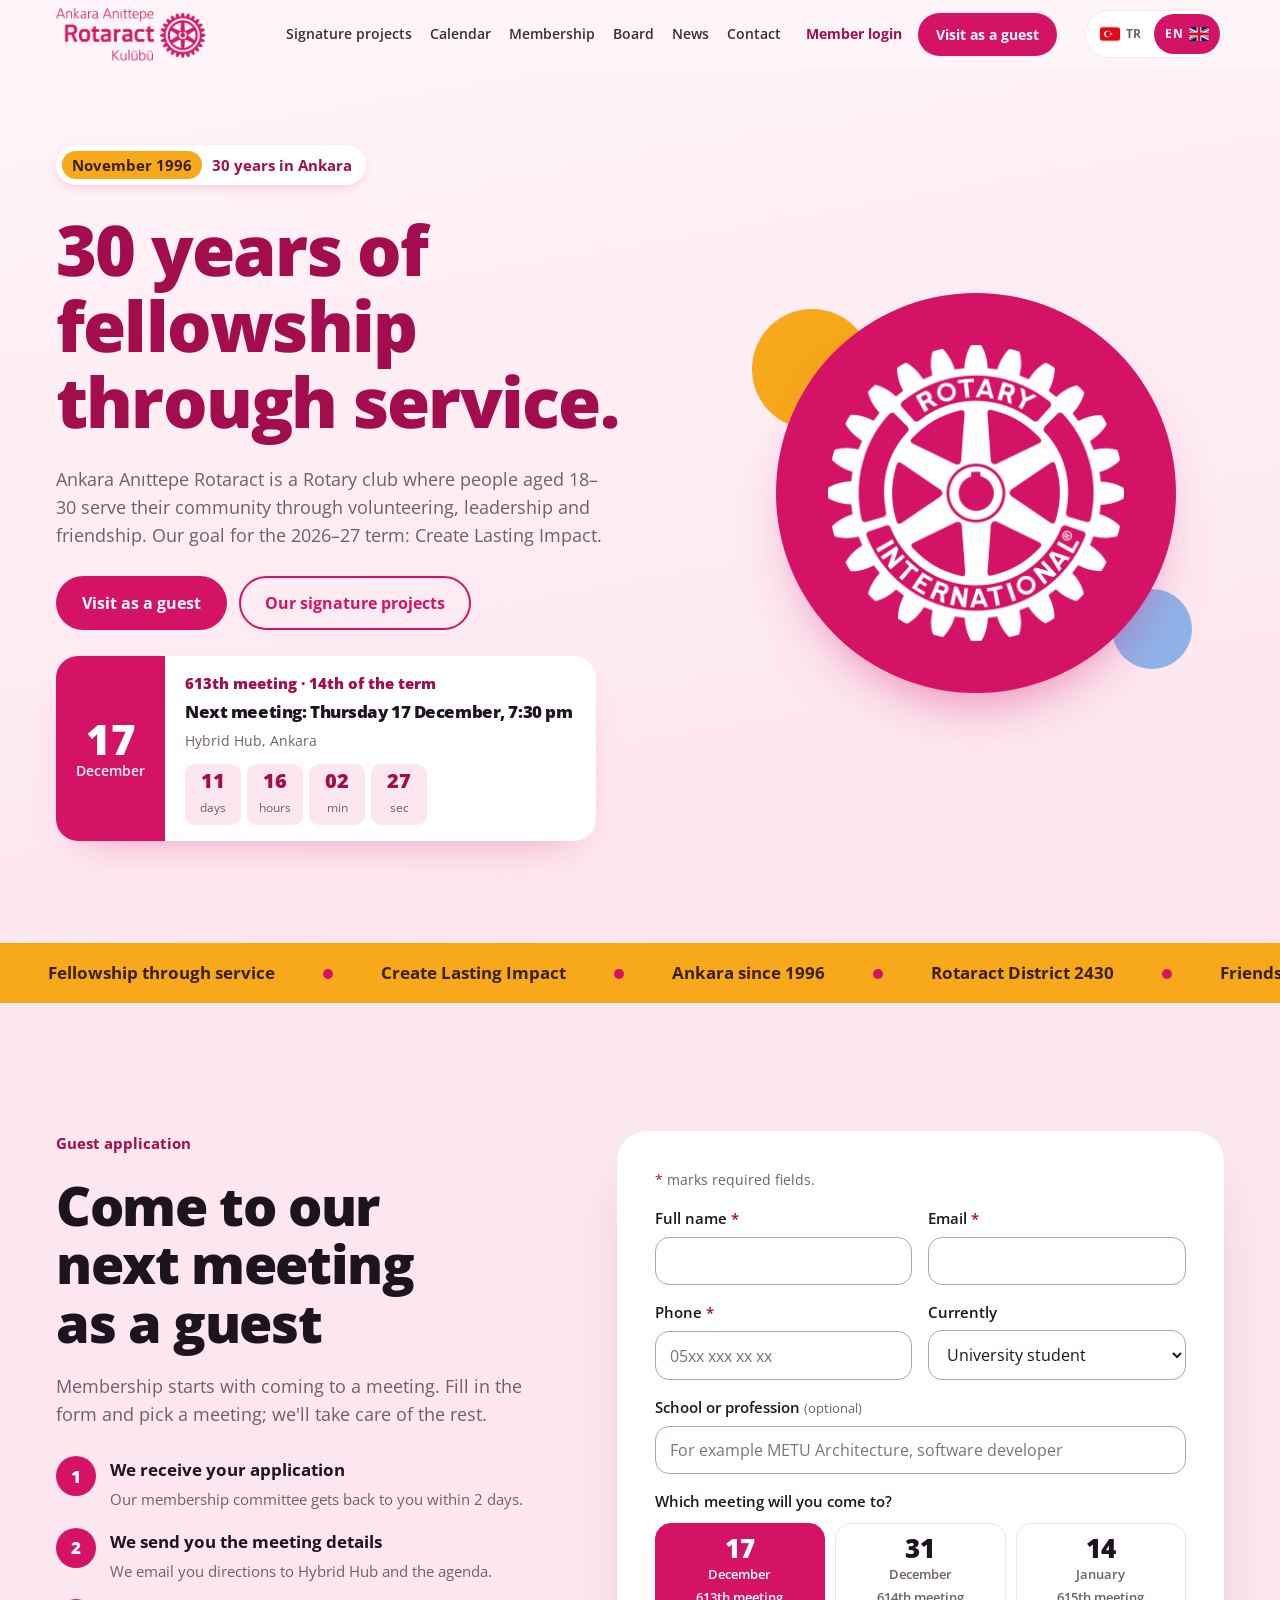
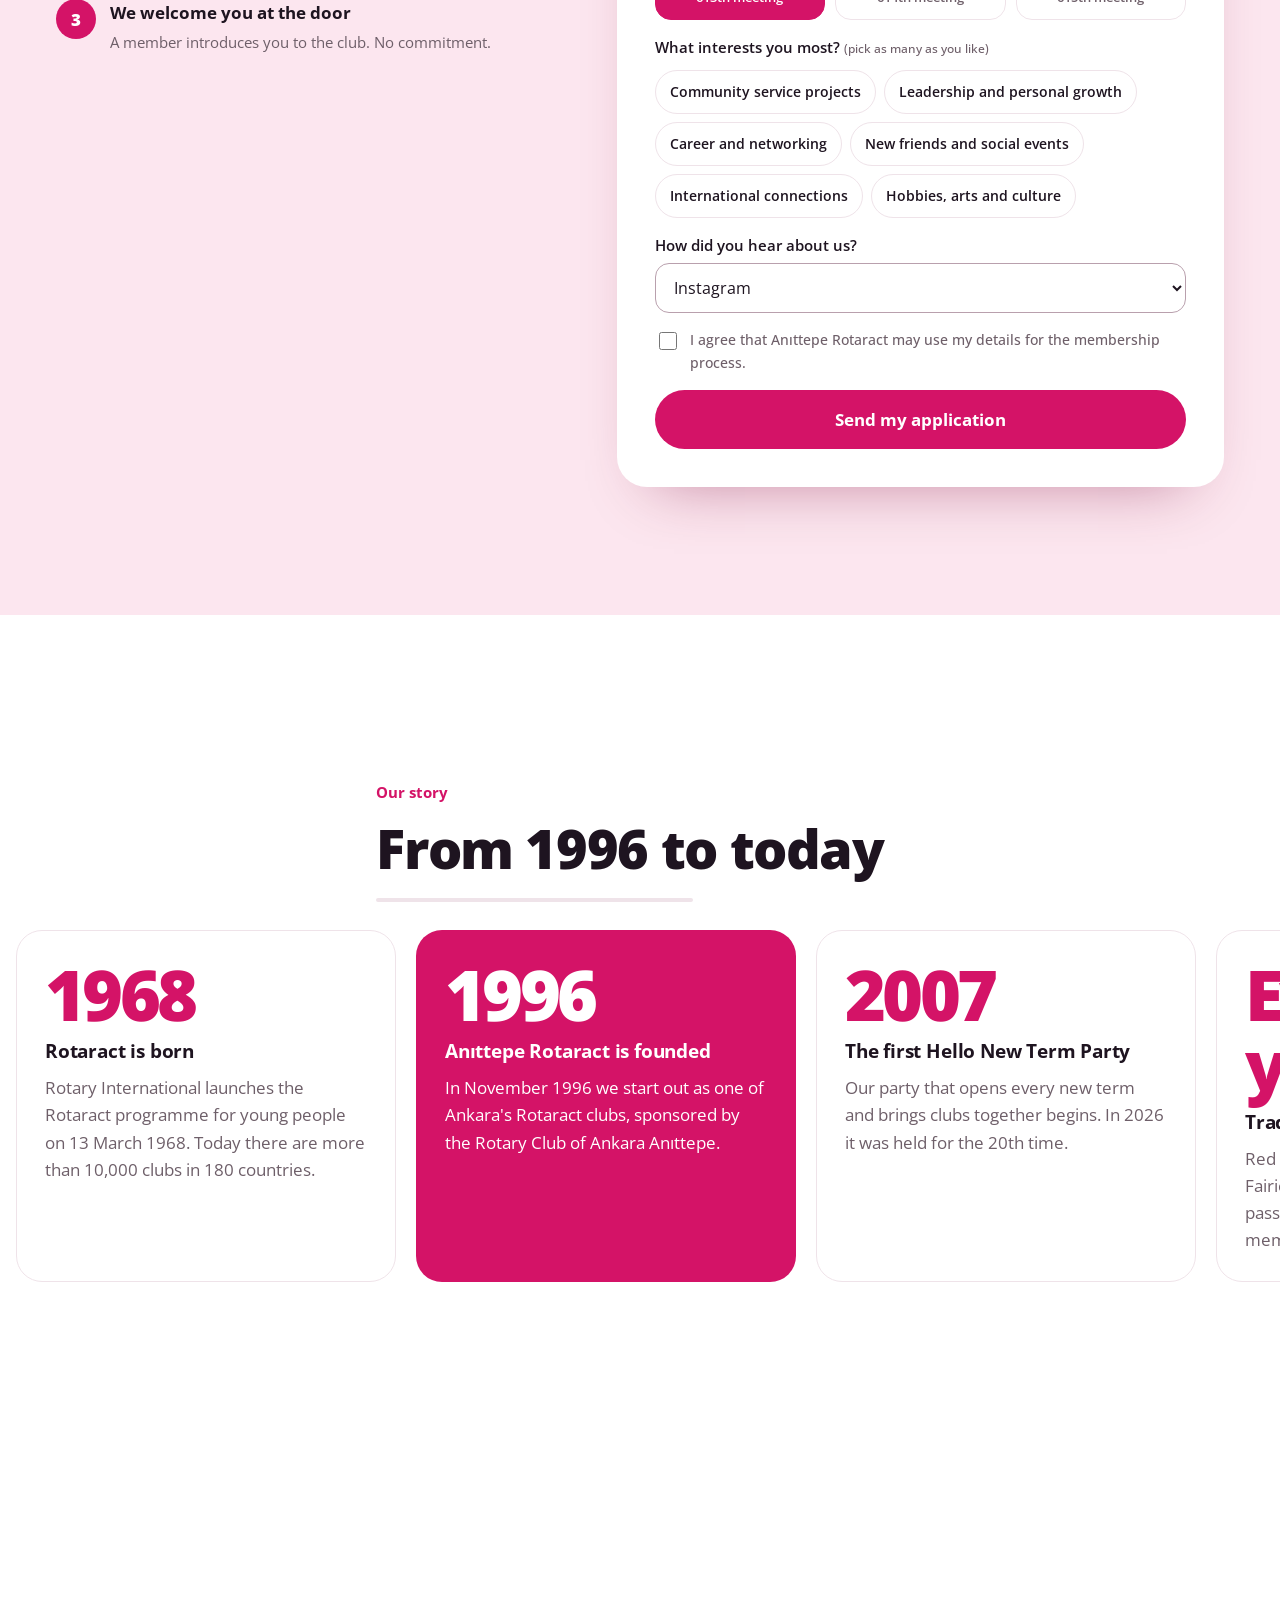
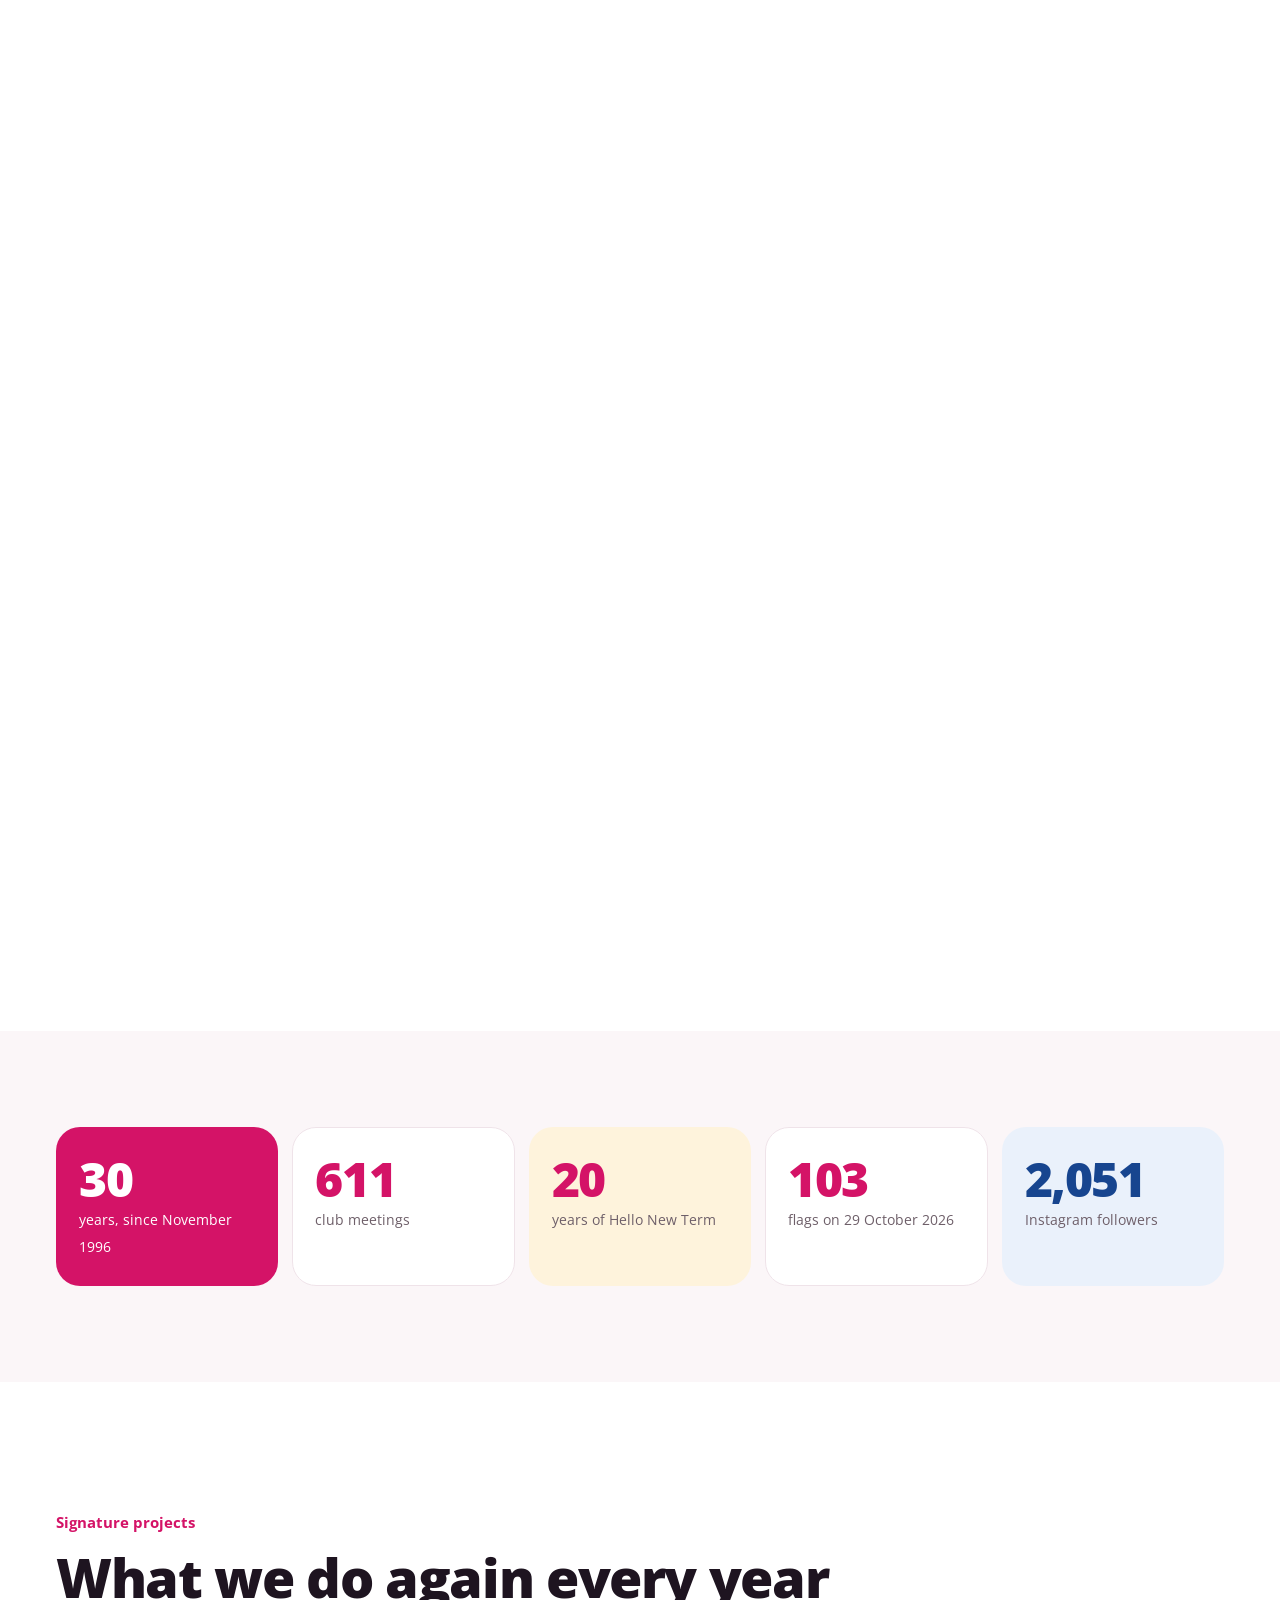
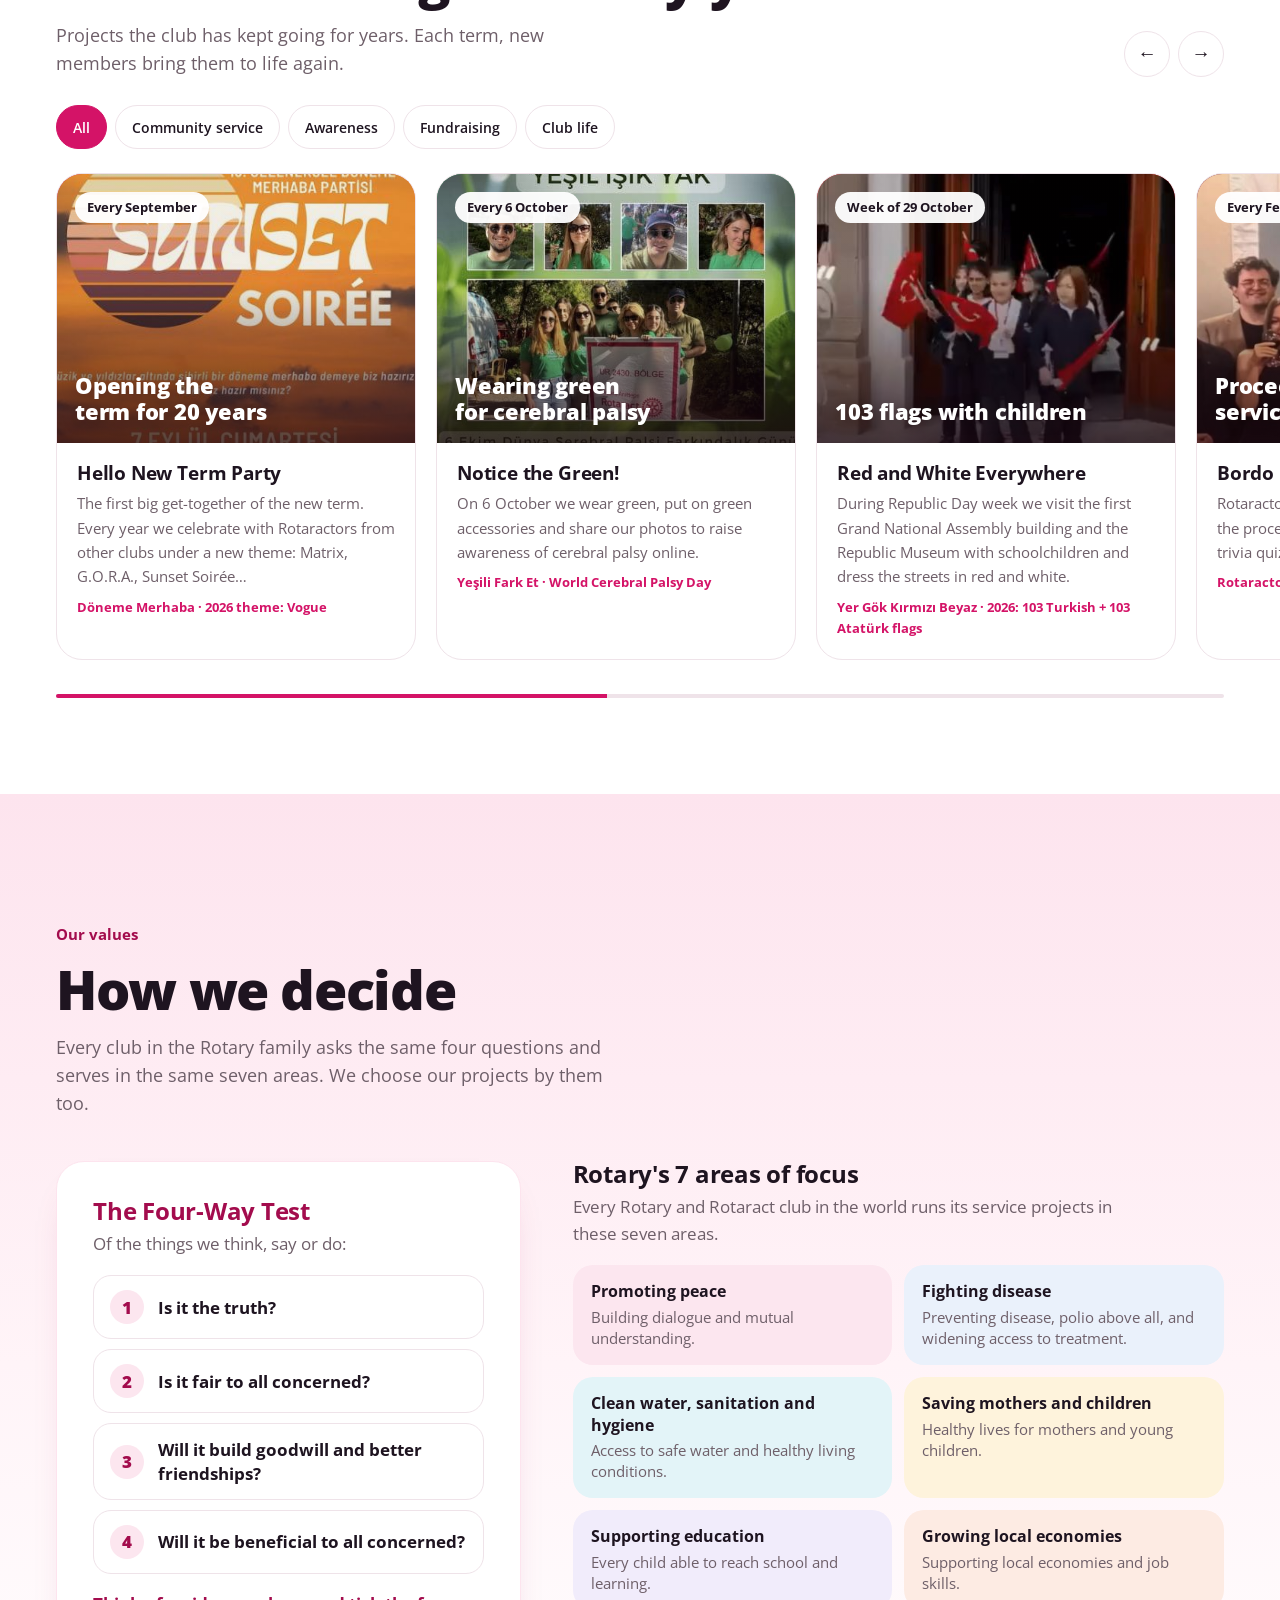
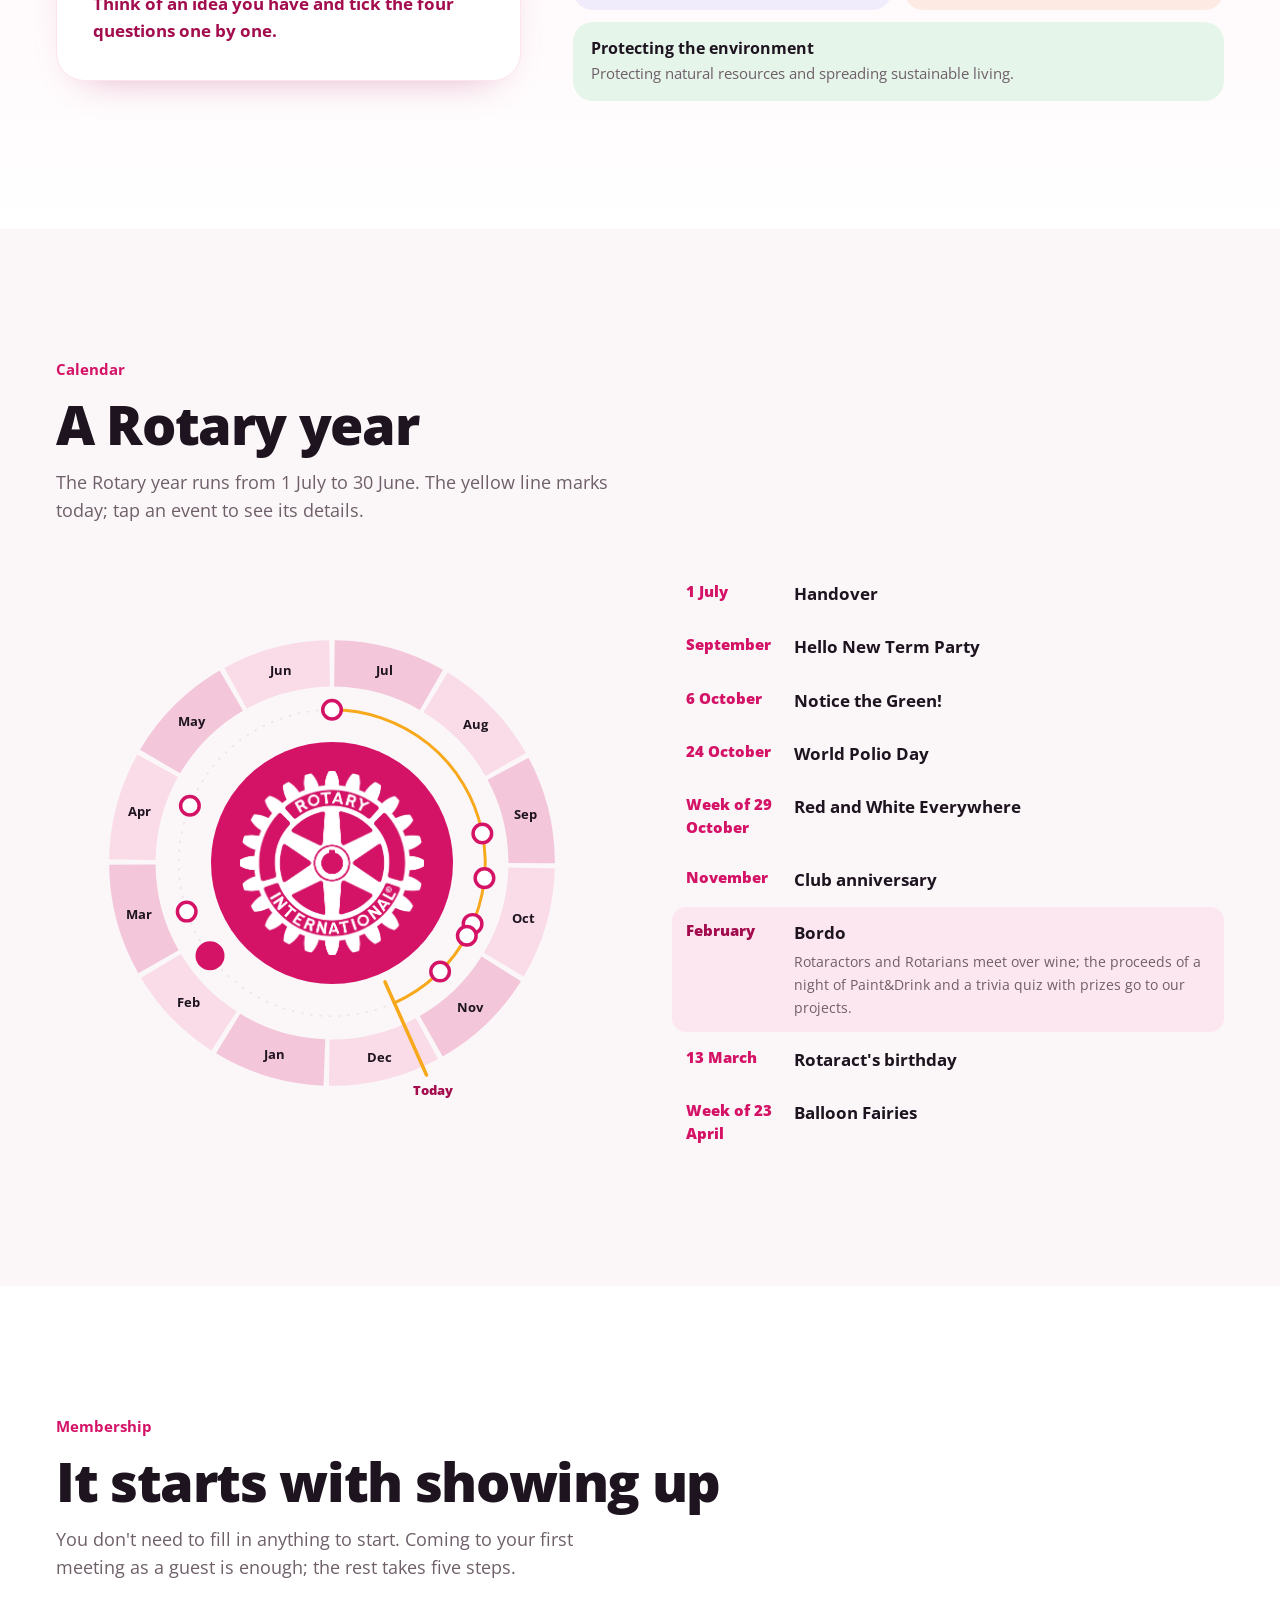
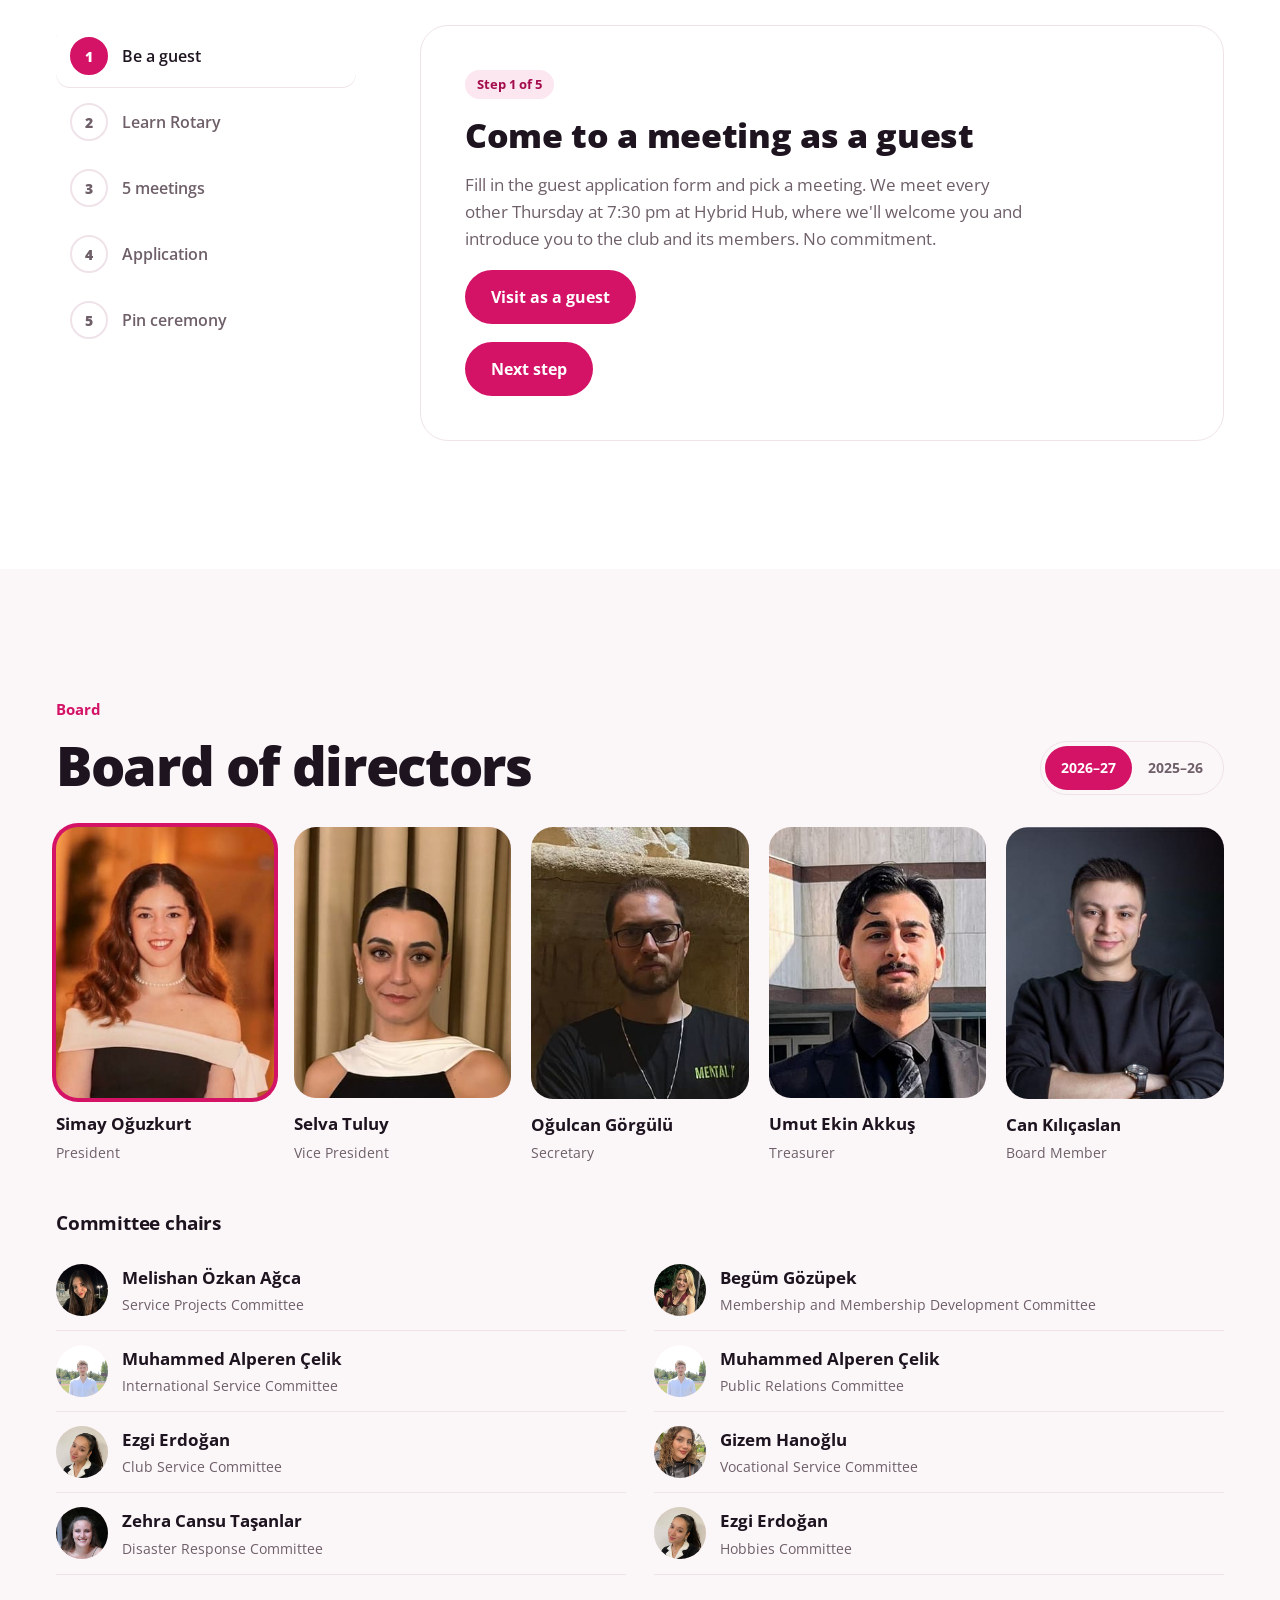
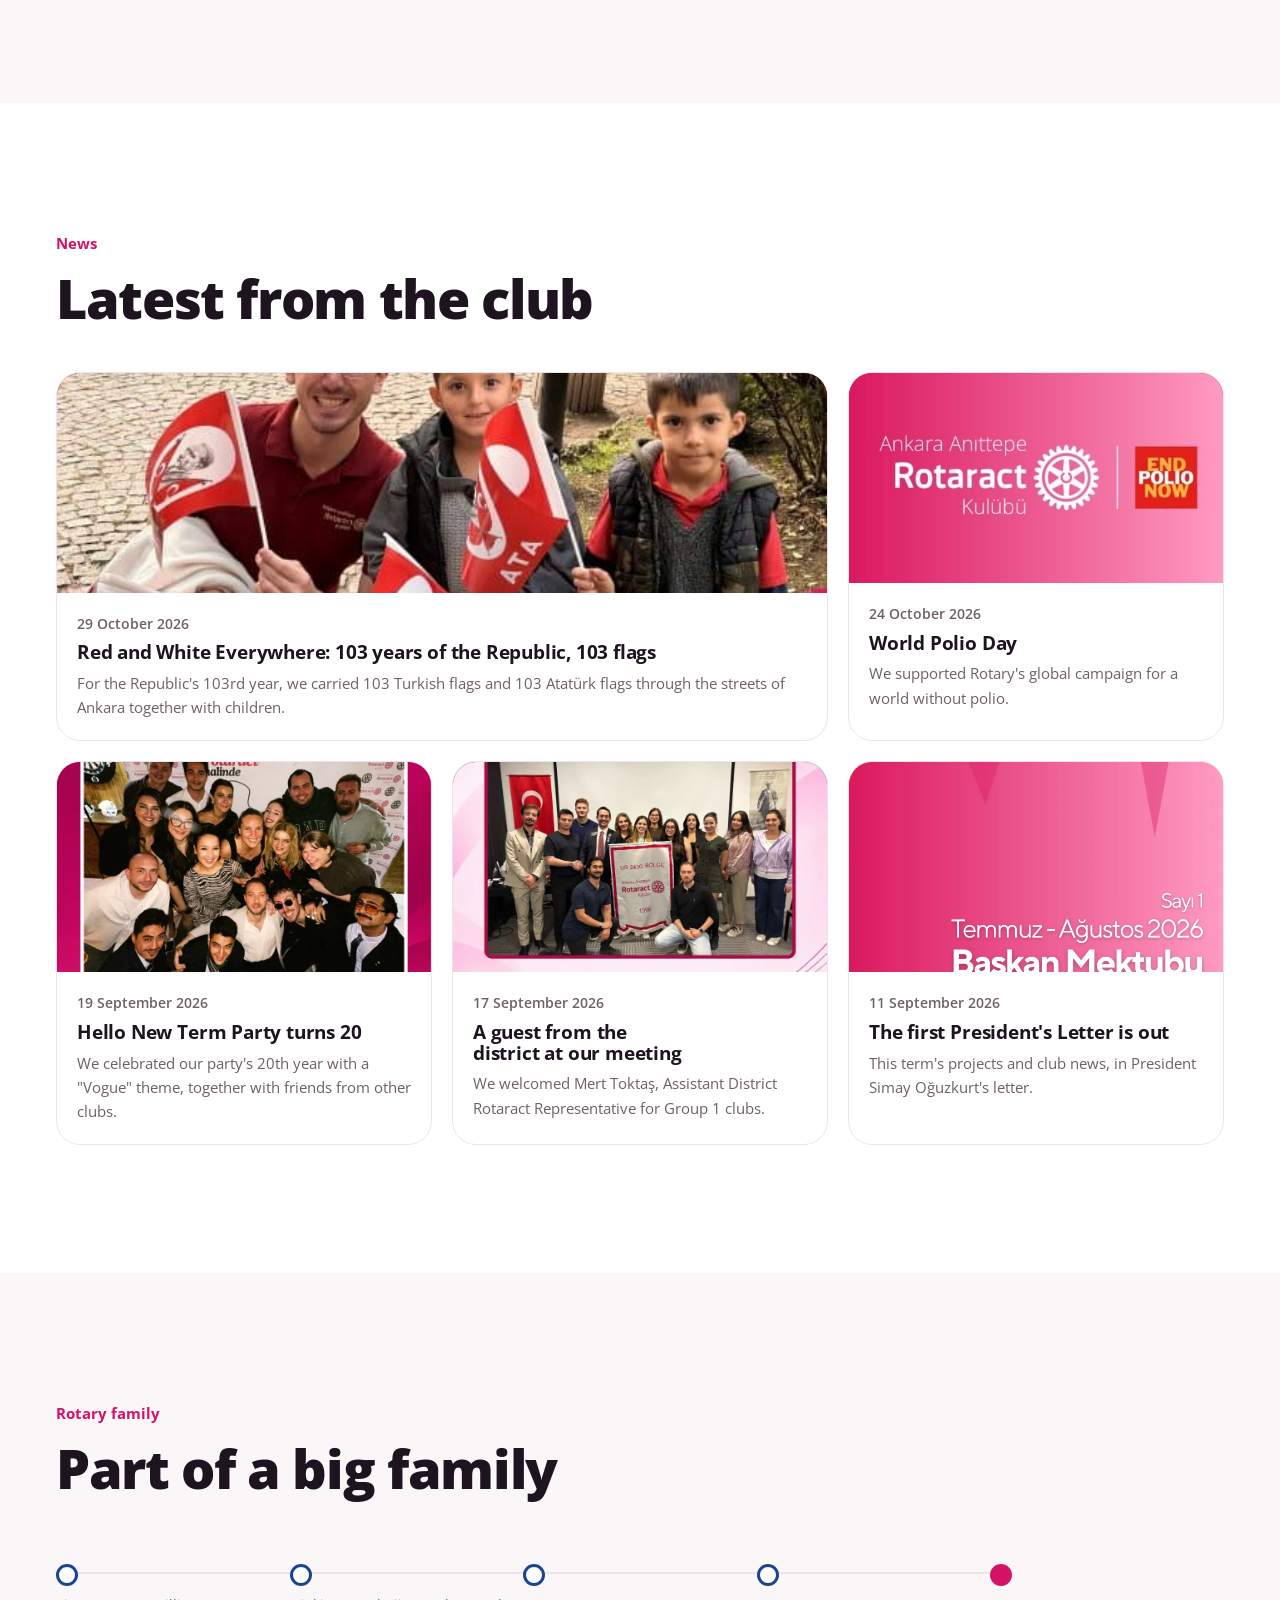
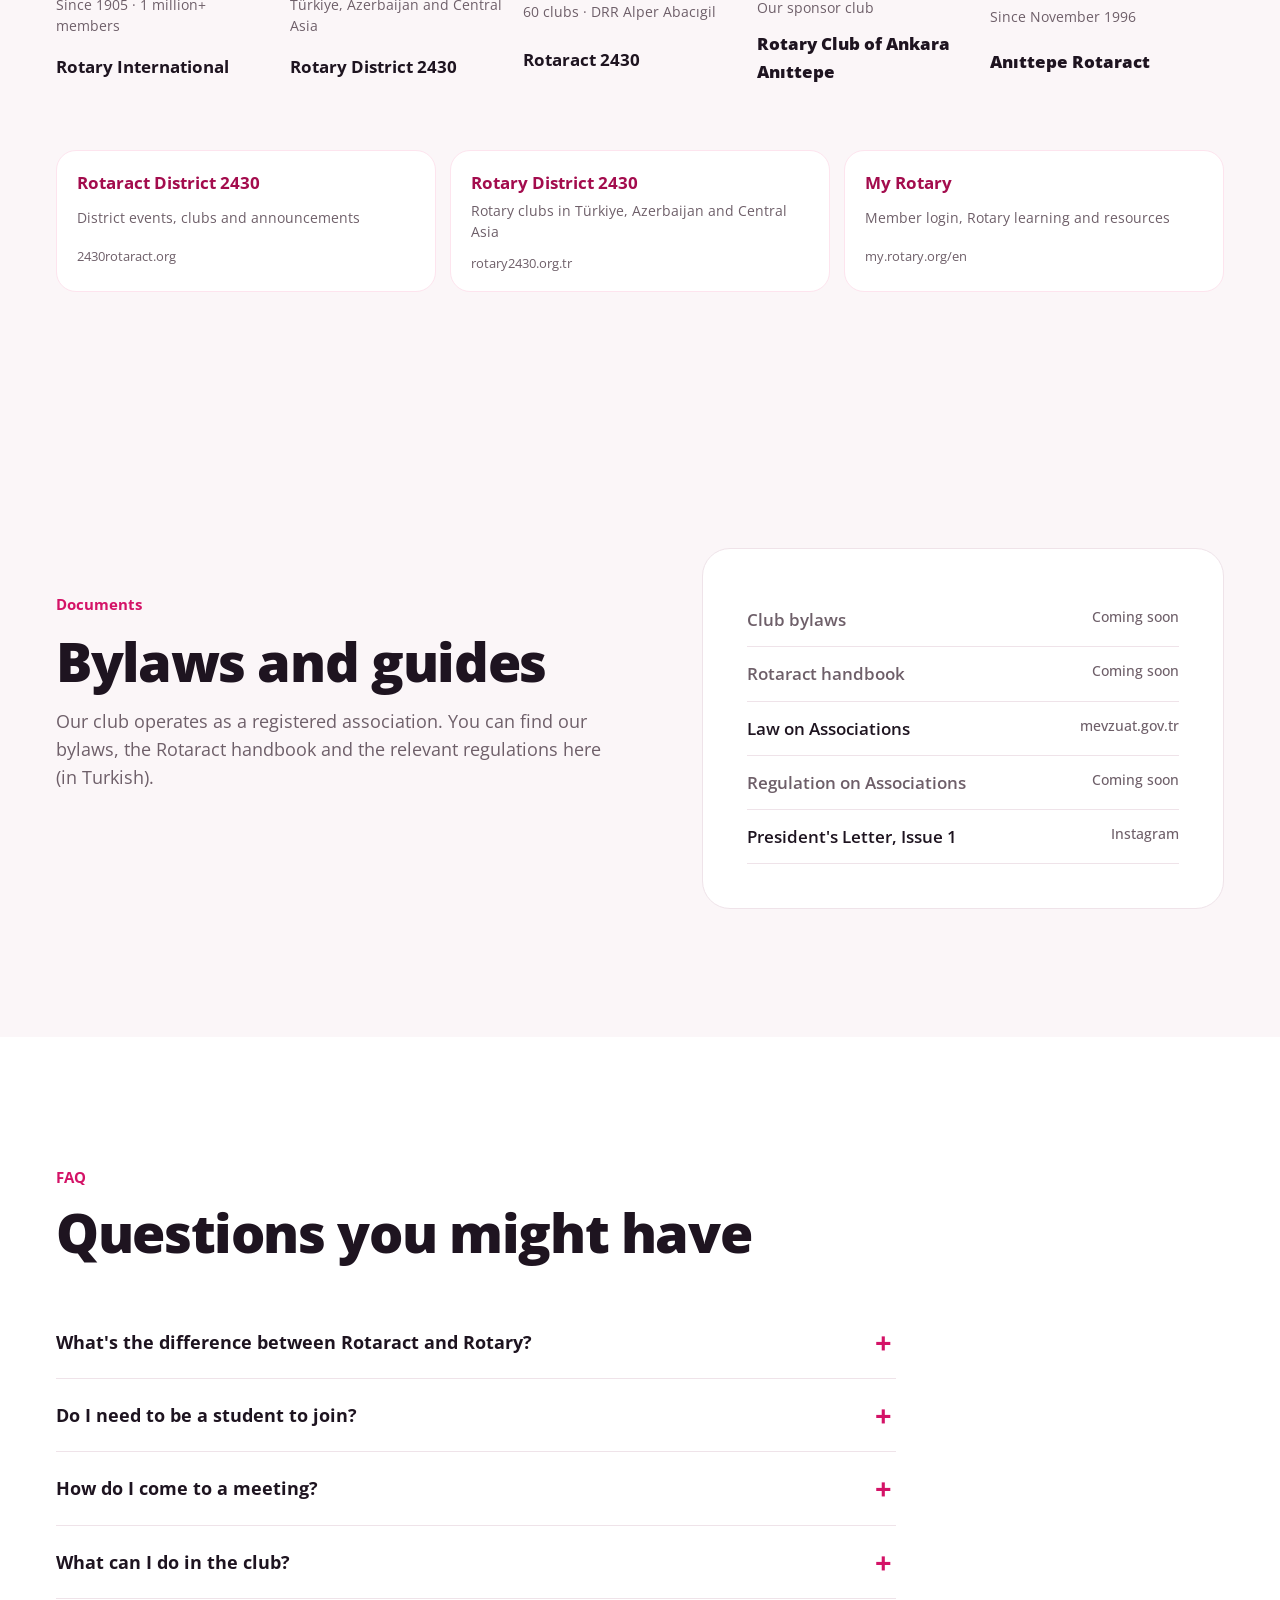
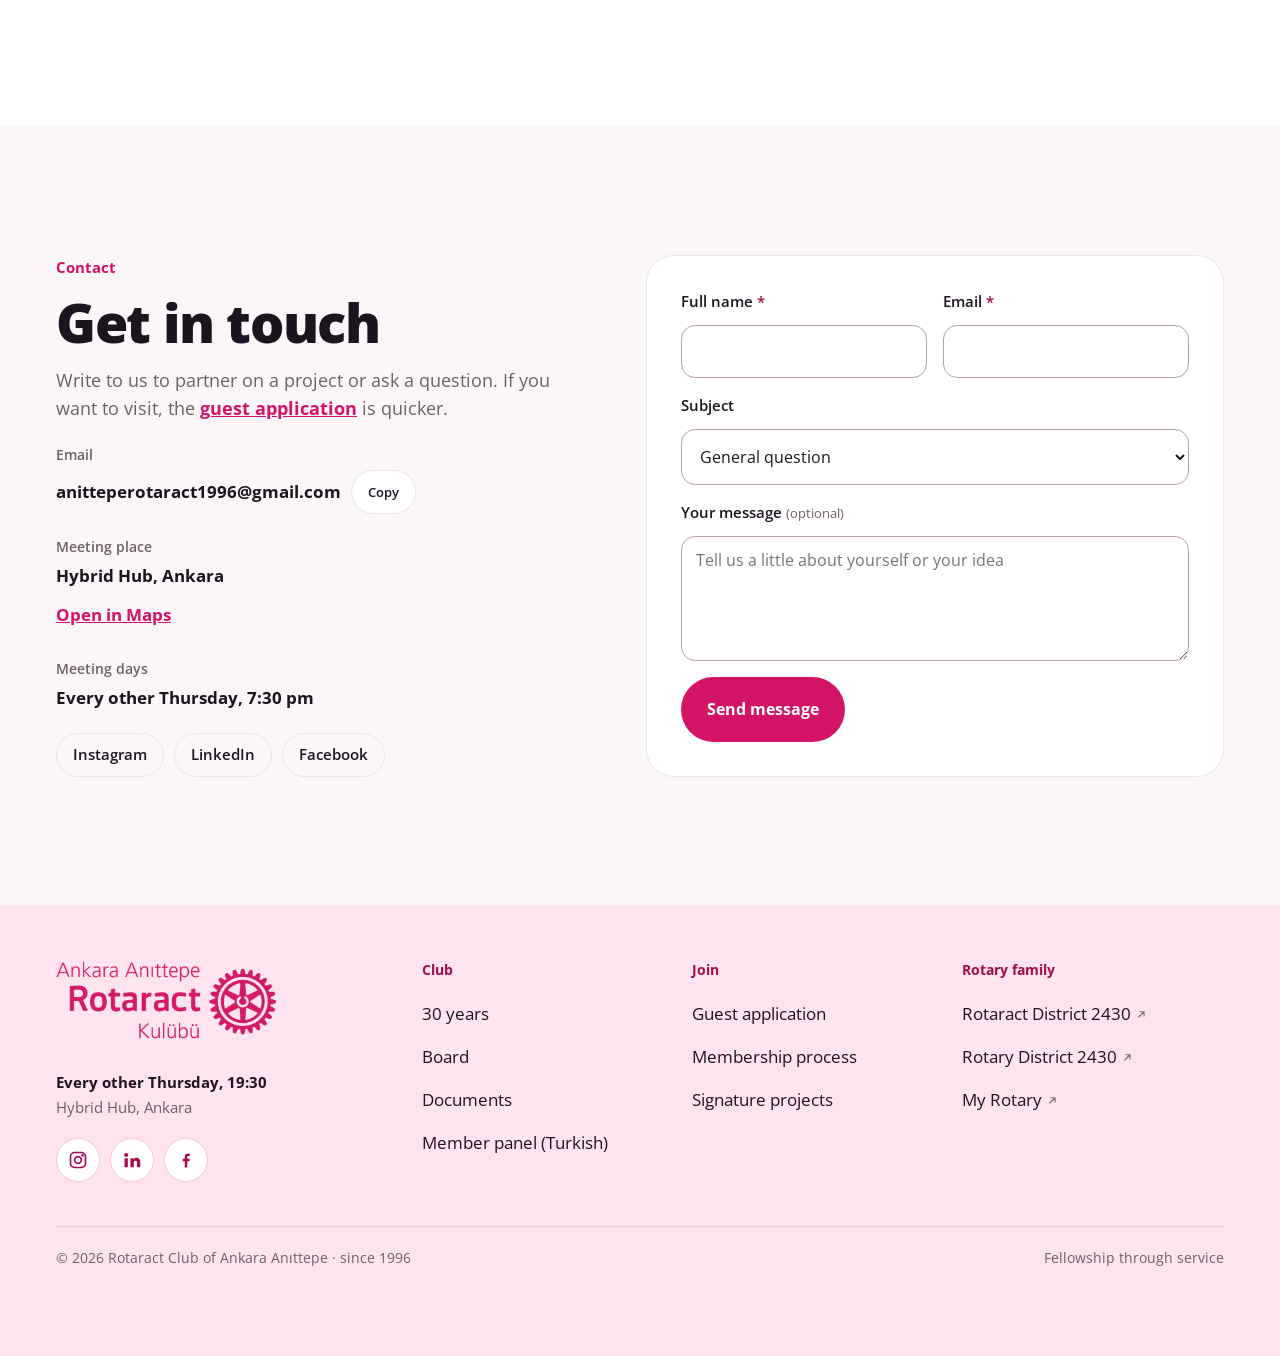
==== en/index.html @ c8688c1b "Instagram: ocakbaşı ev sahibi seçimi, proje/etkinlik kapağında tür yazısı yok; header yazıları tek s" ====
<!doctype html>
<html lang="en">
<head>
<meta charset="utf-8">
<meta name="viewport" content="width=device-width, initial-scale=1, viewport-fit=cover">
<title>Rotaract Club of Ankara Anıttepe | Volunteering in Ankara</title>
<link rel="canonical" href="https://anitteperotaract.org/en/">
<link rel="alternate" hreflang="tr" href="https://anitteperotaract.org/">
<link rel="alternate" hreflang="en" href="https://anitteperotaract.org/en/">
<link rel="alternate" hreflang="x-default" href="https://anitteperotaract.org/">
<link rel="manifest" href="https://anitteperotaract.org/site.webmanifest">
<link rel="icon" href="https://anitteperotaract.org/favicon.ico" sizes="16x16 32x32 48x48">
<link rel="icon" type="image/png" sizes="32x32" href="https://anitteperotaract.org/assets/icons/favicon-32.png">
<link rel="icon" type="image/png" sizes="192x192" href="https://anitteperotaract.org/assets/icons/icon-192.png">
<link rel="apple-touch-icon" href="https://anitteperotaract.org/assets/icons/apple-touch-icon.png">
<meta name="theme-color" content="#D41367">
<meta name="description" content="Rotaract Club of Ankara Anıttepe: volunteering, leadership and friendship for people aged 18–30 in Ankara since 1996. Meetings, projects, membership.">
<meta property="og:type" content="website">
<meta property="og:site_name" content="Rotaract Club of Ankara Anıttepe">
<meta property="og:title" content="Rotaract Club of Ankara Anıttepe">
<meta property="og:description" content="Volunteering, leadership and friendship for people aged 18–30 in Ankara since 1996. Join our next meeting as a guest.">
<meta property="og:url" content="https://anitteperotaract.org/en/">
<meta property="og:image" content="https://anitteperotaract.org/assets/og-image.jpg">
<meta property="og:image:width" content="1200">
<meta property="og:image:height" content="630">
<meta property="og:image:alt" content="Rotaract Club of Ankara Anıttepe logo">
<meta property="og:locale" content="en_US">
<meta property="og:locale:alternate" content="tr_TR">
<meta name="twitter:card" content="summary_large_image">
<link rel="preconnect" href="https://fonts.googleapis.com">
<link rel="preconnect" href="https://fonts.gstatic.com" crossorigin>
<link rel="stylesheet" href="https://fonts.googleapis.com/css2?family=Open+Sans:wght@400;500;600;700;800&display=swap">
<script type="application/ld+json">
{"@context":"https://schema.org","@type":"NGO","name":"Rotaract Club of Ankara Anıttepe","alternateName":["Ankara Anıttepe Rotaract Kulübü","Anıttepe Rotaract"],"url":"https://anitteperotaract.org/en/","inLanguage":"en","@id":"https://anitteperotaract.org/#org","logo":"https://anitteperotaract.org/assets/icons/icon-512.png","image":"https://anitteperotaract.org/assets/og-image.jpg","address":{"@type":"PostalAddress","addressLocality":"Ankara","addressCountry":"TR"},"email":"anitteperotaract1996@gmail.com","foundingDate":"1996-11","areaServed":"Ankara","sameAs":["https://www.instagram.com/anitteperotaract/","https://www.facebook.com/AnittepeRotaractKulubu/","https://www.linkedin.com/company/anittepe-rotaract/"],"parentOrganization":{"@type":"Organization","name":"Rotary International","url":"https://www.rotary.org"}}
</script>
<style>
/* Layout: kızılcık hero → kayan şerit → sabitlenen yatay 30 yıl çizelgesi → sayaçlar → sürüklenebilir projeler → Rotary yılı çarkı → üyelik → kurul → haberler → iletişim. Tek cesur öğe: pembe disk üzerinde beyaz Rotary çarkı (marka kuralı: çark asla döndürülmez/animasyonla döndürülmez, üzerine yazı konmaz). */
:root{
  --cran:#D41367; --cran-deep:#A30C4D; --cran-soft:#FCE6EF; --on-cran:#FFFFFF;
  --royal:#17458F; --gold:#F7A81B; --gold-soft:#FEF3DC;
  --bg:#FFFFFF; --bg-2:#FBF6F8; --surface:#FFFFFF; --ink:#1E1420; --muted:#6E5F69; --line:#EFE3E9;
  --ring-a:#F9DCE8; --ring-b:#F3C6D9;
  --f:"Open Sans", "Segoe UI", system-ui, -apple-system, sans-serif;
  --gl:max(16px, env(safe-area-inset-left, 0px)); --gr:max(16px, env(safe-area-inset-right, 0px));
  --maxw:1200px; --hdr:68px;
}
/* Tek, aydınlık tema: gece modunda da açık kalır. */
:root{--blush:#FFF4F8; --blush-2:#FDE4EE; --sky-soft:#EAF1FB; color-scheme:light}

*{box-sizing:border-box}
html{scroll-behavior:smooth;scroll-padding-top:var(--hdr)}
body{background:var(--bg);color:var(--ink);font-family:var(--f);font-size:17px;line-height:1.6;-webkit-font-smoothing:antialiased}
body::before{content:"";position:fixed;inset:0 0 auto;height:env(safe-area-inset-top,0px);z-index:60;background:var(--blush)}
a{color:inherit}
h1,h2,h3{line-height:1.08;text-wrap:balance;margin:0;font-weight:800;letter-spacing:-.025em}
h2{font-size:clamp(2rem,4.6vw,3.4rem)}
h3{font-size:1.2rem;font-weight:700;letter-spacing:-.01em}
p{margin:0}
:focus-visible{outline:3px solid var(--gold);outline-offset:3px;border-radius:6px}
.wrap{max-width:var(--maxw);margin:0 auto;padding-left:var(--gl);padding-right:var(--gr)}
.band{padding-block:clamp(72px,10vw,128px)}
.alt{background:var(--bg-2)}
.lead{color:var(--muted);max-width:56ch;font-size:1.1rem}
.sec-head{display:grid;gap:14px;margin-bottom:44px;max-width:780px}
.kicker{color:var(--cran);font-weight:700;font-size:.95rem}
.btn{display:inline-flex;align-items:center;gap:8px;font:700 1rem var(--f);padding:14px 24px;border-radius:999px;border:2px solid transparent;cursor:pointer;text-decoration:none;transition:transform .2s cubic-bezier(.2,.8,.2,1),background .2s,color .2s}
.btn:hover{transform:translateY(-2px)}
.btn:active{transform:scale(.97)}
.btn-cran{background:var(--cran);color:var(--on-cran)}
.btn-white{background:#fff;color:#A30C4D}
.btn-line{border-color:currentColor;background:transparent}
.tn{font-variant-numeric:tabular-nums}

/* ---------- Logo crops ---------- */
.lg{position:relative;aspect-ratio:1330/470;overflow:hidden;display:block}
.lg img{position:absolute;max-width:none;width:150.38%;left:-38.72%;top:-6.38%;height:auto}
.wh{position:relative;aspect-ratio:1;overflow:hidden;display:block}
.wh img{position:absolute;max-width:none;width:470.6%;left:-336.5%;top:-15.3%;height:auto}
.l-white{display:none}

/* ---------- Progress + header ---------- */
.progress{position:fixed;left:0;top:env(safe-area-inset-top,0px);height:3px;width:100%;transform-origin:0 50%;transform:scaleX(0);background:var(--gold);z-index:70}
header.site{position:sticky;top:env(safe-area-inset-top,0px);z-index:50;transition:background .35s,box-shadow .35s;background:var(--blush);color:var(--ink)}
header.site.scrolled{background:color-mix(in srgb,var(--bg) 92%,transparent);backdrop-filter:blur(12px);color:var(--ink);box-shadow:0 1px 0 var(--line)}
.hdr{display:flex;align-items:center;gap:20px;height:var(--hdr)}
.brand{width:150px;flex:none}
.brand .on-top{display:block}
.brand .on-scroll{display:none}
header.scrolled .brand .on-top{display:none}
header.scrolled .brand .on-scroll{display:block}
nav.main{display:flex;gap:2px;margin-left:auto}
nav.main a{text-decoration:none;font-weight:600;font-size:.93rem;padding:8px 10px;white-space:nowrap;border-radius:999px;opacity:.88}
nav.main a:hover{opacity:1;background:color-mix(in srgb,currentColor 12%,transparent)}
.hdr .btn{padding:10px 18px;font-size:.92rem}
.menu-btn{display:none;background:none;border:2px solid currentColor;border-radius:10px;width:44px;height:40px;color:inherit;cursor:pointer;font-size:1.1rem}
@media (max-width:1200px){
  nav.main{display:none;position:absolute;left:0;right:0;top:var(--hdr);flex-direction:column;background:var(--bg);color:var(--ink);border-bottom:1px solid var(--line);padding:8px var(--gr) 16px var(--gl)}
  nav.main.open{display:flex}
  .menu-btn{display:block;margin-left:auto}
  .hdr .btn{display:none}
}

/* ---------- Hero ---------- */
.hero{background:linear-gradient(170deg,var(--blush) 0%,var(--blush-2) 100%);color:var(--ink);position:relative;overflow:hidden}
.hero h1{color:var(--cran-deep)}
.hero-inner{isolation:isolate;display:grid;grid-template-columns:1.1fr .9fr;gap:clamp(24px,5vw,72px);align-items:center;padding-block:clamp(40px,6vw,80px) clamp(56px,8vw,104px)}
.hero-copy{display:grid;gap:26px;min-width:0;position:relative;z-index:2}
.since{display:inline-flex;align-items:center;gap:10px;font-weight:700;font-size:.95rem;background:#fff;color:var(--cran-deep);padding:6px 14px 6px 6px;border-radius:999px;justify-self:start;box-shadow:0 4px 14px -6px rgba(212,19,103,.35)}
.since b{background:var(--gold);color:#3A2200;border-radius:999px;padding:2px 10px}
.hero h1{font-size:clamp(2.4rem,5.6vw,4.4rem)}
.hero .lead{color:var(--muted)}
.hero-actions{display:flex;flex-wrap:wrap;gap:12px}
.hero-actions .btn-line{color:var(--cran)}
.ticket{background:#fff;color:#1E1420;border-radius:22px;display:grid;grid-template-columns:auto 1fr;max-width:540px;overflow:hidden;box-shadow:0 20px 44px -26px rgba(212,19,103,.45)}
.ticket-date{background:var(--cran);color:#fff;padding:18px 20px;display:grid;place-items:center;text-align:center;line-height:1;min-width:96px}
.ticket-date b{font-size:2.6rem;font-weight:800;display:block}
.ticket-date span{font-size:.85rem;font-weight:600;opacity:.8;margin-top:4px;display:block}
.ticket-body{padding:16px 20px;display:grid;gap:6px;min-width:0}
.ticket-no{font-weight:800;color:#A30C4D;font-size:.92rem}
.ticket-body h3{font-size:1.08rem}
.ticket-body p{color:#6E5F69;font-size:.9rem}
.cd{display:flex;gap:6px;margin-top:6px;flex-wrap:wrap}
.cd div{background:#FCE6EF;border-radius:10px;padding:6px 10px;min-width:56px;text-align:center}
.cd b{font-size:1.25rem;font-weight:800;display:block;line-height:1.1;color:#A30C4D}
.cd span{font-size:.7rem;color:#6E5F69}
.hero-wheel{position:relative;justify-self:center;width:min(100%,400px);aspect-ratio:1;border-radius:50%;background:var(--cran);display:grid;place-items:center;box-shadow:0 30px 60px -30px rgba(212,19,103,.6)}
.hero-wheel .rw{width:74%;height:auto;display:block}
.hero-wheel::before,.hero-wheel::after{content:"";position:absolute;border-radius:50%;z-index:-1}
.hero-wheel::before{width:30%;aspect-ratio:1;background:var(--gold);left:-6%;top:4%}
.hero-wheel::after{width:20%;aspect-ratio:1;background:#8FB4EA;right:-4%;bottom:6%}@media (max-width:880px){.hero-inner{grid-template-columns:1fr}.hero-wheel{width:min(56%,260px);order:-1}}

/* ---------- Marquee ---------- */
.marquee{background:var(--gold);color:#3A2200;overflow:hidden;padding-block:16px;white-space:nowrap}
.marquee-track{display:inline-flex;gap:48px;animation:mq 38s linear infinite;padding-left:48px}
.marquee span{font-weight:700;font-size:1.05rem;display:inline-flex;align-items:center;gap:48px}
.marquee span::after{content:"";width:10px;height:10px;border-radius:50%;background:var(--cran);display:inline-block}
@keyframes mq{to{transform:translateX(-50%)}}

/* ---------- Guest application ---------- */
.apply{background:var(--cran-soft)}
.apply-grid{display:grid;grid-template-columns:.9fr 1.1fr;gap:clamp(28px,5vw,72px);align-items:start}
.apply-copy{display:grid;gap:20px;position:sticky;top:calc(var(--hdr) + 24px)}
.apply-steps{list-style:none;margin:8px 0 0;padding:0;display:grid;gap:16px;counter-reset:a}
.apply-steps li{display:grid;grid-template-columns:40px 1fr;gap:4px 14px}
.apply-steps li::before{counter-increment:a;content:counter(a);grid-row:span 2;width:40px;height:40px;border-radius:50%;background:var(--cran);color:#fff;display:grid;place-items:center;font-weight:800}
.apply-steps span{color:var(--muted);font-size:.95rem}
.apply-form{background:var(--surface);border-radius:30px;padding:clamp(22px,4vw,38px);box-shadow:0 30px 60px -36px rgba(120,0,50,.45)}
.gf-fields{display:grid;grid-template-columns:1fr 1fr;gap:16px}
.gf-fields .full{grid-column:1/-1}
.apply-form label{display:grid;gap:6px;font-weight:600;font-size:.92rem}
.apply-form small{color:var(--muted);font-weight:500}
.apply-form input:not([type=checkbox]),.apply-form select{font:400 1rem var(--f);padding:12px 14px;border-radius:14px;border:1.5px solid var(--line);background:var(--bg);color:var(--ink);width:100%}
.apply-form input:focus,.apply-form select:focus{border-color:var(--cran);outline:none}
.apply-form fieldset{border:0;padding:0;margin:0;display:grid;gap:10px;min-width:0}
.apply-form legend{font-weight:600;font-size:.92rem;padding:0;margin-bottom:10px}
.date-pick{display:grid;grid-template-columns:repeat(3,1fr);gap:10px}
.date-pick label{cursor:pointer;display:block}
.date-pick input{position:absolute;opacity:0;pointer-events:none}
.date-pick .dp{display:grid;gap:2px;padding:12px;border-radius:16px;border:1.5px solid var(--line);text-align:center;transition:all .2s}
.date-pick .dp b{font-size:1.6rem;font-weight:800;line-height:1}
.date-pick .dp span{font-size:.8rem;color:var(--muted);font-weight:600}
.date-pick input:checked + .dp{background:var(--cran);border-color:var(--cran);color:#fff}
.date-pick input:checked + .dp span{color:rgba(255,255,255,.85)}
.date-pick input:focus-visible + .dp{outline:3px solid var(--gold);outline-offset:2px}
.interest{display:flex;flex-wrap:wrap;gap:8px}
.interest button{font:600 .88rem var(--f);border:1.5px solid var(--line);background:var(--bg);color:var(--ink);padding:8px 14px;border-radius:999px;cursor:pointer;transition:all .2s}
.interest button[aria-pressed="true"]{background:var(--ink);color:var(--bg);border-color:var(--ink)}
.apply-form .check{display:flex;gap:10px;align-items:flex-start;font-weight:500;font-size:.88rem;color:var(--muted)}
.apply-form .check input{margin-top:3px;accent-color:var(--cran);width:18px;height:18px;flex:none}
.apply-form .btn{justify-content:center;font-size:1.05rem;padding:16px}
.gf-err{grid-column:1/-1;color:var(--cran);font-weight:700;font-size:.92rem}
.gf-done{display:grid;gap:14px;text-align:left;animation:swap .5s cubic-bezier(.2,.8,.2,1)}
.gf-done .ok{width:56px;height:56px;border-radius:50%;background:var(--cran);color:#fff;display:grid;place-items:center;font-size:1.6rem;font-weight:800}
.gf-done h3{font-size:1.6rem;font-weight:800}
.gf-done p{color:var(--muted)}
@media (max-width:900px){.apply-grid{grid-template-columns:1fr}.apply-copy{position:static}}
@media (max-width:520px){.gf-fields{grid-template-columns:1fr}.date-pick{grid-template-columns:1fr 1fr 1fr;gap:6px}.date-pick .dp{padding:10px 4px}}

/* Floating apply button */
.fab{position:fixed;left:calc(16px + env(safe-area-inset-left,0px));bottom:calc(16px + env(safe-area-inset-bottom,0px));z-index:69;background:var(--cran);color:#fff;font:700 .95rem var(--f);padding:14px 20px;border-radius:999px;text-decoration:none;box-shadow:0 12px 30px -10px rgba(120,0,50,.6);transform:translateY(140%);transition:transform .35s cubic-bezier(.2,.8,.2,1)}
.fab.show{transform:none}

/* ---------- Pinned timeline ---------- */
.tl{position:relative;background:var(--bg)}
.tl-sticky{position:sticky;top:calc(var(--hdr) + env(safe-area-inset-top,0px));height:calc(100svh - var(--hdr));overflow:hidden;display:flex;flex-direction:column;justify-content:center;gap:28px;padding-block:24px}
.tl-head{display:flex;justify-content:space-between;align-items:end;gap:20px;flex-wrap:wrap}
.tl-bar{height:4px;background:var(--line);border-radius:4px;overflow:hidden;width:min(320px,60%)}
.tl-bar i{display:block;height:100%;width:100%;background:var(--cran);transform-origin:0 50%;transform:scaleX(0)}
.tl-track{display:flex;gap:20px;padding-left:var(--gl);padding-right:var(--gr);will-change:transform}
.tl-card{flex:0 0 min(78vw,380px);background:var(--surface);border:1px solid var(--line);border-radius:26px;padding:28px;display:grid;gap:12px;align-content:start;min-height:280px}
.tl-card .yr{font-size:clamp(3rem,6vw,4.4rem);font-weight:800;letter-spacing:-.05em;line-height:1;color:var(--cran)}
.tl-card p{color:var(--muted)}
.tl-card.hl{background:var(--cran);color:var(--on-cran);border-color:transparent}
.tl-card.hl .yr{color:#fff}
.tl-card.hl p{color:rgba(255,255,255,.88)}
.tl-card.dark{background:var(--gold);color:#3A2200;border-color:transparent}
.tl-card.dark .yr{color:#fff}
.tl-card.dark p{color:#5A3A00}
.tl.static{height:auto!important}
.tl.static .tl-sticky{position:static;height:auto;padding-block:clamp(72px,10vw,120px)}
.tl.static .tl-track{overflow-x:auto;scroll-snap-type:x mandatory;transform:none!important;padding-bottom:12px}
.tl.static .tl-card{scroll-snap-align:start}

/* ---------- Counters ---------- */
.stats{display:grid;grid-template-columns:repeat(5,1fr);gap:14px}
.stats div{padding:26px 22px;border-radius:24px;background:var(--surface);border:1px solid var(--line)}
.stats div:nth-child(1){background:var(--cran);color:#fff;border-color:transparent}
.stats div:nth-child(3){background:var(--gold-soft);border-color:transparent}
.stats div:nth-child(5){background:var(--sky-soft);border-color:transparent}
.stats b{font-size:clamp(2rem,4vw,3rem);font-weight:800;display:block;line-height:1.05;letter-spacing:-.03em;color:var(--cran)}
.stats div:nth-child(1) b{color:#fff}
.stats div:nth-child(5) b{color:var(--royal)}
.stats span{font-size:.9rem;color:var(--muted)}
.stats div:nth-child(1) span{color:rgba(255,255,255,.9)}
@media (max-width:900px){.stats{grid-template-columns:1fr 1fr}.stats div:last-child{grid-column:1/-1}}

/* ---------- Projects rail ---------- */
.rail-head{display:flex;justify-content:space-between;align-items:end;gap:20px;flex-wrap:wrap;margin-bottom:28px}
.chips{display:flex;flex-wrap:wrap;gap:8px}
.chip{font:600 .9rem var(--f);border:1.5px solid var(--line);background:var(--surface);color:var(--ink);padding:8px 16px;border-radius:999px;cursor:pointer;transition:background .2s,color .2s,border-color .2s}
.chip[aria-pressed="true"]{background:var(--cran);color:var(--on-cran);border-color:var(--cran)}
.arrows{display:flex;gap:8px}
.arrows button{width:46px;height:46px;border-radius:50%;border:1.5px solid var(--line);background:var(--surface);color:var(--ink);cursor:pointer;font-size:1.2rem;transition:background .2s}
.arrows button:hover{background:var(--cran);color:var(--on-cran);border-color:var(--cran)}
.rail{display:flex;gap:20px;overflow-x:auto;scroll-snap-type:x mandatory;padding-left:max(var(--gl),calc((100vw - var(--maxw))/2 + 16px));padding-right:var(--gr);padding-bottom:16px;scrollbar-width:none;cursor:grab}
.rail::-webkit-scrollbar{display:none}
.rail.drag{cursor:grabbing;scroll-snap-type:none}
.proj{flex:0 0 min(84vw,360px);scroll-snap-align:start;border-radius:26px;overflow:hidden;background:var(--surface);border:1px solid var(--line);display:flex;flex-direction:column;transition:transform .3s cubic-bezier(.2,.8,.2,1)}
.proj:hover{transform:translateY(-6px)}
.proj[hidden]{display:none!important}
.proj-art{aspect-ratio:4/3;max-width:100%;position:relative;padding:18px;display:flex;flex-direction:column;justify-content:space-between;color:#fff}
.proj-art .when{align-self:flex-start;background:rgba(255,255,255,.95);color:#1E1420;font-weight:700;font-size:.82rem;padding:5px 12px;border-radius:999px}
.proj-art .big{font-size:clamp(1.2rem,1.7vw,1.45rem);font-weight:800;letter-spacing:-.01em;line-height:1.2;text-wrap:balance;max-width:22ch}
.proj-body{padding:20px;display:grid;gap:8px;flex:1;align-content:start}
.proj-body p{color:var(--muted);font-size:.95rem}
.proj-body small{color:var(--cran);font-weight:700;font-size:.82rem}
.rail-progress{height:4px;background:var(--line);border-radius:4px;margin-top:18px;overflow:hidden}
.rail-progress i{display:block;height:100%;background:var(--cran);width:20%;transition:transform .15s,width .15s}

/* ---------- Year dial ---------- */
.dial{display:grid;grid-template-columns:1fr 1fr;gap:clamp(24px,5vw,64px);align-items:center}
#wheel{width:100%;max-width:520px;height:auto;display:block;margin:0 auto;overflow:visible}
#wheel text{font-family:var(--f);fill:var(--muted)}
#wheel .mlabel{font-size:11px;font-weight:700}
#wheel .ev{cursor:pointer}
#wheel .ev circle.dot{fill:var(--surface);stroke:var(--cran);stroke-width:3;transition:r .25s}
#wheel .ev:hover circle.dot,#wheel .ev.active circle.dot{fill:var(--cran)}
#wheel .ev.active circle.dot{r:11}
#wheel .ev:focus-visible{outline:none}
#wheel .ev:focus-visible circle.dot{stroke:var(--gold);stroke-width:5}
#wheel .needle{stroke:var(--gold);stroke-width:3;stroke-linecap:round}
#wheel .today-t{fill:var(--gold);font-weight:800;font-size:11px}
.dial-box{position:relative}
.dial-center{position:absolute;inset:0;display:grid;place-items:center;pointer-events:none}
.rw-disc{width:44%;aspect-ratio:1;border-radius:50%;background:var(--cran);display:grid;place-items:center}
.rw-disc img{width:76%;height:auto;display:block}
.ev-list{list-style:none;margin:0;padding:0;display:grid;gap:2px}
.ev-list button{width:100%;display:grid;grid-template-columns:96px 1fr;gap:12px;align-items:start;text-align:left;background:none;border:0;padding:12px 14px;border-radius:14px;cursor:pointer;font:inherit;color:var(--ink);transition:background .2s}
.ev-list button:hover{background:var(--bg-2)}
.ev-list button.active{background:var(--cran-soft)}
.ev-list .d{font-weight:800;color:var(--cran);font-size:.92rem}
.ev-list .t{font-weight:700}
.ev-list .x{display:block;color:var(--muted);font-size:.9rem;font-weight:400;max-height:0;overflow:hidden;transition:max-height .35s}
.ev-list button.active .x{max-height:120px;margin-top:4px}
@media (max-width:880px){.dial{grid-template-columns:1fr}}

/* ---------- Membership ---------- */
.journey{display:grid;grid-template-columns:300px 1fr;gap:clamp(24px,5vw,64px);align-items:start}
.steps{list-style:none;margin:0;padding:0;display:grid;gap:4px;counter-reset:s;position:relative}
.steps button{width:100%;text-align:left;display:flex;gap:14px;align-items:center;font:600 1rem var(--f);color:var(--muted);background:none;border:0;padding:12px 14px;border-radius:14px;cursor:pointer}
.steps button::before{counter-increment:s;content:counter(s);width:34px;height:34px;border-radius:50%;border:2px solid var(--line);display:grid;place-items:center;font-weight:800;font-size:.9rem;flex:none;transition:all .25s}
.steps button[aria-selected="true"]{background:var(--surface);color:var(--ink);box-shadow:0 1px 0 var(--line)}
.steps button[aria-selected="true"]::before{background:var(--cran);border-color:var(--cran);color:#fff}
.steps button.done::before{border-color:var(--cran);color:var(--cran)}
.step-panel{background:var(--surface);border:1px solid var(--line);border-radius:28px;padding:clamp(24px,4vw,44px);display:grid;gap:18px;min-height:310px;align-content:start}
.step-panel.swap{animation:swap .45s cubic-bezier(.2,.8,.2,1)}
@keyframes swap{from{opacity:0;transform:translateX(18px)}to{opacity:1;transform:none}}
.step-panel h3{font-size:clamp(1.5rem,3vw,2.1rem);font-weight:800}
.step-panel p{color:var(--muted);max-width:56ch}
.tag{justify-self:start;font-size:.8rem;font-weight:700;padding:4px 12px;border-radius:999px;background:var(--cran-soft);color:var(--cran)}
.meet-dots{display:flex;gap:10px;flex-wrap:wrap}
.meet-dots span{width:46px;height:46px;border-radius:50%;border:2px dashed var(--line);display:grid;place-items:center;font-size:.85rem;color:var(--muted);font-weight:700;transition:all .3s}
.meet-dots span.on{border:2px solid var(--cran);background:var(--cran);color:#fff;transform:scale(1.06)}
.step-nav{display:flex;gap:10px;flex-wrap:wrap}
.btn-ghost{border:1.5px solid var(--line);background:transparent;color:var(--ink);padding:11px 20px}
@media (max-width:880px){.journey{grid-template-columns:1fr}.steps{grid-template-columns:repeat(5,1fr)}.steps button{flex-direction:column;gap:6px;font-size:.7rem;text-align:center;padding:10px 2px}}

/* ---------- Board ---------- */
.term-row{display:flex;justify-content:space-between;align-items:end;flex-wrap:wrap;gap:16px;margin-bottom:32px}
.seg{display:inline-flex;background:var(--bg-2);border:1px solid var(--line);border-radius:999px;padding:4px}
.seg button{font:700 .9rem var(--f);border:0;background:none;color:var(--muted);padding:9px 16px;border-radius:999px;cursor:pointer}
.seg button[aria-pressed="true"]{background:var(--cran);color:var(--on-cran)}
.board{display:grid;grid-template-columns:repeat(5,1fr);gap:20px}
.person{display:grid;gap:12px}
.avatar{aspect-ratio:4/5;max-width:100%;border-radius:22px;display:grid;place-items:center;font-weight:800;font-size:2.6rem;color:var(--cran);background:var(--cran-soft);position:relative;overflow:hidden}
.person.lead-p .avatar{background:var(--cran);color:#fff;box-shadow:0 0 0 4px var(--cran)}
.avatar img{position:absolute;inset:0;width:100%;height:100%;object-fit:cover;object-position:50% 30%}
.committees ul.cm{grid-template-columns:repeat(2,minmax(0,1fr));column-gap:28px}
.committees ul.cm li{justify-content:flex-start;align-items:center;flex-wrap:nowrap;gap:14px}
.committees ul.cm li > div{display:grid;gap:2px;min-width:0}
.committees ul.cm li b{font-weight:700}
.committees ul.cm li span{font-size:.9rem}
.mini{flex:none;width:52px;height:52px;border-radius:50%;object-fit:cover;object-position:50% 30%;background:var(--cran-soft)}
@media (max-width:540px){.committees ul.cm{grid-template-columns:1fr}}
.person b{display:block;font-weight:700}
.person span{color:var(--muted);font-size:.9rem}
.board.fade{animation:swap .45s cubic-bezier(.2,.8,.2,1)}
.committees{margin-top:48px;display:grid;gap:16px}
.committees ul{list-style:none;margin:0;padding:0;display:grid;grid-template-columns:repeat(2,1fr);column-gap:40px}
.committees li{display:flex;justify-content:space-between;gap:16px;padding:14px 0;border-bottom:1px solid var(--line);flex-wrap:wrap}
.committees li span{color:var(--muted)}
@media (max-width:900px){.board{grid-template-columns:repeat(3,1fr)}}
@media (max-width:540px){.board{grid-template-columns:1fr 1fr}.committees ul{grid-template-columns:1fr}}

/* ---------- News ---------- */
.news{display:grid;grid-template-columns:repeat(3,1fr);gap:20px}
.post{background:var(--surface);border:1px solid var(--line);border-radius:24px;overflow:hidden;display:flex;flex-direction:column;text-decoration:none;transition:transform .3s cubic-bezier(.2,.8,.2,1)}
.post:hover{transform:translateY(-4px)}
.post:hover h3{color:var(--cran)}
.post .art{aspect-ratio:16/9;max-width:100%;display:flex;align-items:flex-end;padding:16px;color:#fff;font-weight:800;font-size:1.6rem;letter-spacing:-.03em;line-height:1}
.post .inner{padding:20px;display:grid;gap:8px}
.post .art.ph{position:relative;padding:0;overflow:hidden}
.post .art.ph img{position:absolute;inset:0;width:100%;height:100%;object-fit:cover;display:block}
.post time{font-size:.85rem;color:var(--muted);font-weight:600}
.post p{color:var(--muted);font-size:.95rem}
.post.wide{grid-column:span 2}
.post.wide .art{aspect-ratio:auto;min-height:220px;font-size:2.4rem}
@media (max-width:900px){.news{grid-template-columns:1fr 1fr}.post.wide{grid-column:1/-1}}
@media (max-width:600px){.news{grid-template-columns:1fr}}

/* ---------- Family ---------- */
.family{display:grid;grid-template-columns:repeat(5,1fr);gap:0}
.fam{padding:22px 20px 22px 0;display:grid;gap:8px;position:relative}
.fam::before{content:"";display:block;width:16px;height:16px;border-radius:50%;background:var(--bg);border:3px solid var(--royal);position:relative;z-index:1}
.fam::after{content:"";position:absolute;left:16px;right:0;top:30px;height:2px;background:var(--line)}
.fam:last-child::after{display:none}
.fam:last-child::before{background:var(--cran);border-color:var(--cran)}
.fam small{color:var(--muted);font-size:.85rem}
.fam a{font-weight:700;text-decoration:none}
.fam a:hover{color:var(--cran)}
@media (max-width:820px){.family{grid-template-columns:1fr}.fam{padding:0 0 24px 34px}.fam::before{position:absolute;left:0;top:4px}.fam::after{left:7px;top:22px;bottom:0;right:auto;width:2px;height:auto}}


/* ---------- Support ---------- */
.support{display:grid;grid-template-columns:1.2fr 1fr;gap:20px}
.support > div{border-radius:28px;padding:clamp(26px,4vw,44px);display:grid;gap:16px;align-content:start}
.support > div:first-child{padding-inline:0}
.sup-b{background:var(--surface);border:1px solid var(--line)}
.docs{list-style:none;padding:0;margin:0;display:grid}
.docs li a{display:flex;justify-content:space-between;gap:12px;padding:13px 0;border-bottom:1px solid var(--line);text-decoration:none;font-weight:600}
.docs li a:hover{color:var(--cran)}
.docs li a span{color:var(--muted);font-size:.85rem;font-weight:500}
@media (max-width:800px){.support{grid-template-columns:1fr}}

/* ---------- FAQ ---------- */
.faq{max-width:840px}
.faq details{border-bottom:1px solid var(--line)}
.faq summary{cursor:pointer;list-style:none;padding:22px 44px 22px 0;font-weight:700;font-size:1.1rem;position:relative}
.faq summary::-webkit-details-marker{display:none}
.faq summary::after{content:"+";position:absolute;right:4px;top:14px;font-size:1.8rem;color:var(--cran);transition:transform .25s}
.faq details[open] summary::after{transform:rotate(45deg)}
.faq details p{padding:0 0 22px;color:var(--muted);max-width:64ch}

/* ---------- Contact ---------- */
.contact{display:grid;grid-template-columns:1fr 1.1fr;gap:clamp(24px,5vw,64px)}
.contact-info{display:grid;gap:22px;align-content:start}
.info-row{display:grid;gap:4px}
.info-row small{color:var(--muted);font-size:.85rem;font-weight:600}
.copy-line{display:flex;gap:10px;align-items:center;flex-wrap:wrap}
.copy-line code{font:700 1.05rem var(--f);user-select:all;word-break:break-all}
.copy-btn{font:600 .82rem var(--f);border:1.5px solid var(--line);background:var(--surface);color:var(--ink);border-radius:999px;padding:6px 12px;cursor:pointer}
.socials{display:flex;gap:10px;flex-wrap:wrap}
.socials a{text-decoration:none;font-weight:600;padding:9px 16px;border:1.5px solid var(--line);border-radius:999px;font-size:.92rem}
.socials a:hover{border-color:var(--cran);color:var(--cran)}
form.cf{background:var(--surface);border:1px solid var(--line);border-radius:28px;padding:clamp(20px,4vw,34px);display:grid;gap:16px;grid-template-columns:1fr 1fr}
form.cf .full{grid-column:1/-1}
form.cf label{display:grid;gap:6px;font-weight:600;font-size:.92rem}
form.cf input,form.cf select,form.cf textarea{font:400 1rem var(--f);padding:12px 14px;border-radius:14px;border:1.5px solid var(--line);background:var(--bg);color:var(--ink);width:100%}
form.cf input:focus,form.cf select:focus,form.cf textarea:focus{border-color:var(--cran);outline:none}
form.cf textarea{min-height:120px;resize:vertical}
form.cf .btn{justify-self:start}
.form-ok{grid-column:1/-1;background:var(--cran-soft);color:var(--cran);padding:12px 16px;border-radius:14px;font-weight:700}
@media (max-width:860px){.contact{grid-template-columns:1fr}}
@media (max-width:520px){form.cf{grid-template-columns:1fr}}

/* ---------- Footer ---------- */
footer.site{background:var(--blush-2);color:var(--ink);padding-block:56px 32px;position:relative;overflow:hidden}
.foot{display:grid;grid-template-columns:1.4fr 1fr 1fr 1.1fr;gap:32px;position:relative;z-index:1}
.foot h2{line-height:1.3;letter-spacing:0;text-wrap:wrap}
.foot-brand{display:grid;gap:18px;align-content:start;justify-items:start}
.foot .lg{display:block}
.foot-meet{margin:0;display:grid;gap:2px;font-size:.92rem;color:var(--muted)}
.foot-meet b{color:var(--ink);font-weight:700}
.foot .foot-social{list-style:none;margin:0;padding:0;display:flex;gap:10px}
.foot .foot-social a{width:44px;height:44px;padding:0;border-radius:50%;display:grid;place-items:center;background:#fff;color:var(--cran-deep);border:1px solid #F3C6D9;transition:background-color .2s,color .2s,border-color .2s}
.foot .foot-social a:hover{background:var(--cran);border-color:var(--cran);color:#fff}
.foot-social svg{width:20px;height:20px}
.foot .ext{width:.75em;height:.75em;margin-left:4px;vertical-align:-.05em;opacity:.55}
.foot a:focus-visible{outline:2px solid var(--cran);outline-offset:3px;border-radius:6px}
.foot .foot-social a:focus-visible{border-radius:50%}
.vh{position:absolute!important;width:1px;height:1px;overflow:hidden;clip:rect(0 0 0 0);white-space:nowrap}
@media (max-width:760px){.foot-ext{grid-column:1/-1}}
.foot .ext{display:inline-block}
.foot a:has(.ext){white-space:nowrap}
.foot .lg{width:220px}
.foot h2{margin:0 0 12px;font-size:.9rem;color:var(--cran-deep);font-weight:700}
.foot ul{list-style:none;margin:0;padding:0;display:grid;gap:8px}
.foot a{text-decoration:none;color:var(--ink)}
.foot a:hover{color:var(--cran)}
.foot p{color:var(--muted);font-size:.92rem;max-width:40ch;margin-top:14px}
.foot-bottom{margin-top:44px;padding-top:20px;border-top:1px solid #F3C6D9;font-size:.85rem;color:var(--muted);display:flex;justify-content:space-between;flex-wrap:wrap;gap:10px;position:relative;z-index:1}
@media (max-width:760px){.foot{grid-template-columns:1fr 1fr}.foot > div:first-child{grid-column:1/-1}}

/* ---------- Reveal (visible at rest, animates in on scroll) ---------- */
.rv.in{animation:rise .8s cubic-bezier(.2,.8,.2,1) both}
@keyframes rise{from{opacity:0;transform:translateY(28px)}to{opacity:1;transform:none}}

/* ---------- Draft notes ---------- */
.note{display:none;background:var(--gold-soft);color:var(--ink);border:1.5px dashed var(--gold);border-radius:14px;padding:12px 14px;font-size:.88rem;line-height:1.5;margin-bottom:24px;max-width:780px}
.note b{color:#9A6400}
body.show-notes .note{display:block}
.notes-toggle{position:fixed;right:calc(16px + env(safe-area-inset-right,0px));bottom:calc(16px + env(safe-area-inset-bottom,0px));z-index:70;font:700 .88rem var(--f);background:var(--gold);color:#2A1A00;border:0;border-radius:999px;padding:12px 18px;cursor:pointer;box-shadow:0 8px 24px rgba(0,0,0,.2)}
.toast{position:fixed;left:50%;bottom:calc(24px + env(safe-area-inset-bottom,0px));transform:translateX(-50%);background:#1E1420;color:#fff;padding:10px 18px;border-radius:12px;font-weight:600;z-index:80}

@media (prefers-reduced-motion: reduce){
  html{scroll-behavior:auto}
  *,*::before,*::after{animation:none!important;transition:none!important}
}
/* VALUES: 4'lü özdenetim + 7 odak alanı */
.values{display:grid;grid-template-columns:minmax(0,5fr) minmax(0,7fr);gap:clamp(28px,4vw,56px);align-items:start}
.fwt{background:#fff;border:1.5px solid var(--blush-2);box-shadow:0 18px 40px -28px rgba(163,12,77,.45);border-radius:28px;padding:clamp(22px,3vw,36px)}
.fwt h3{font-size:1.5rem;color:var(--cran-deep);margin-bottom:6px}
.fwt > p{color:var(--muted);margin-bottom:18px}
.fwt ol{list-style:none;display:grid;gap:10px;padding:0;margin:0}
.fwt button{width:100%;display:flex;align-items:center;gap:14px;text-align:left;font:700 1.08rem/1.35 var(--f);color:var(--ink);background:var(--bg);border:1.5px solid var(--line);border-radius:18px;padding:14px 16px;cursor:pointer;transition:background .2s,border-color .2s,color .2s}
.fwt button i{flex:none;width:34px;height:34px;border-radius:50%;display:grid;place-items:center;font-style:normal;font-weight:800;background:var(--cran-soft);color:var(--cran-deep);transition:background .2s,color .2s}
.fwt button[aria-pressed="true"]{background:var(--cran);border-color:var(--cran);color:#fff}
.fwt button[aria-pressed="true"] i{background:#fff;color:var(--cran)}
.fwt .fwt-out{margin:16px 0 0;font-weight:700;color:var(--cran-deep);min-height:1.6em}
.foci h3{font-size:1.5rem;margin-bottom:6px}
.foci > p{color:var(--muted);margin-bottom:18px;max-width:56ch}
.foci ul{list-style:none;padding:0;margin:0;display:grid;grid-template-columns:repeat(2,minmax(0,1fr));gap:12px}
.foci li{border-radius:20px;padding:16px 18px;background:var(--c,#fff)}
.foci li b{display:block;font-size:1.02rem;line-height:1.3;margin-bottom:4px}
.foci li span{font-size:.92rem;color:var(--muted);line-height:1.45;display:block}
.foci li:last-child{grid-column:1/-1}
@media (max-width:900px){.values{grid-template-columns:1fr}}
@media (max-width:520px){.foci ul{grid-template-columns:1fr}}
.lang-sw{display:inline-flex;align-items:center;background:#fff;border:1.5px solid var(--blush-2);border-radius:999px;padding:3px;gap:2px;flex:none}
.lang-sw a{font:700 .82rem/1 var(--f);text-decoration:none;color:var(--muted);padding:8px 11px;border-radius:999px;letter-spacing:.03em;transition:background .2s,color .2s}
.lang-sw a:hover{color:var(--cran-deep);background:var(--cran-soft)}
.lang-sw a[aria-current="true"]{background:var(--cran);color:#fff;pointer-events:none}
.lang-sw{margin-left:12px}.lang-sw a{gap:6px}.lang-sw .flag{width:20px;height:14px;border-radius:3px;flex:none;display:block;box-shadow:0 0 0 1px rgba(0,0,0,.08)}
@media (min-width:1201px){.hdr{gap:16px}nav.main{gap:0}nav.main a{font-size:.86rem;padding:8px 9px}.hdr .btn{font-size:.86rem;padding:10px 16px;white-space:nowrap;flex:none}.hdr .mlogin{font-size:.86rem}.lang-sw a{font-size:.78rem}}
@media (max-width:1200px){.hdr .mlogin{margin-left:auto}.hdr .menu-btn{margin-left:10px;flex:none}.lang-sw{margin-left:10px}}
@media (max-width:640px){.hdr .menu-btn{margin-left:auto}.lang-sw{margin-left:8px}.lang-sw a{padding:8px 9px}}
@media (max-width:400px){.hdr{gap:6px}.lang-sw{margin-left:4px}.lang-sw a{padding:6px 6px;gap:4px;min-width:0}.lang-sw .flag{width:16px;height:11px}}
.mlogin{font-weight:700;font-size:.92rem;color:var(--cran-deep);text-decoration:none;white-space:nowrap;flex:none}.mlogin:hover{text-decoration:underline}@media (max-width:640px){.mlogin{display:none}}
.lang-hint{position:fixed;left:50%;top:calc(var(--hdr) + 14px + env(safe-area-inset-top,0px));transform:translateX(-50%);z-index:80;display:flex;align-items:center;gap:12px;background:#fff;color:var(--ink);border:1.5px solid var(--blush-2);box-shadow:0 18px 40px -24px rgba(163,12,77,.55);border-radius:18px;padding:10px 12px 10px 16px;font-size:.92rem;max-width:calc(100% - 32px)}
.lang-hint a{font-weight:700;color:#fff;background:var(--cran);text-decoration:none;border-radius:999px;padding:7px 14px;white-space:nowrap}
.lang-hint button{border:0;background:none;color:var(--muted);font-size:1.2rem;cursor:pointer;padding:4px 6px;line-height:1}
@view-transition{navigation:auto}
::view-transition-old(root),::view-transition-new(root){animation-duration:.28s}
@media (prefers-reduced-motion: reduce){::view-transition-old(root),::view-transition-new(root){animation:none}}
.qlinks{display:grid;grid-template-columns:repeat(3,minmax(0,1fr));gap:14px;margin-top:40px}
.qlinks a{display:grid;gap:4px;text-decoration:none;color:var(--ink);background:#fff;border:1.5px solid var(--blush-2);border-radius:20px;padding:18px 20px;transition:border-color .2s,transform .2s}
.qlinks a:hover{border-color:var(--cran);transform:translateY(-2px)}
.qlinks b{font-size:1.08rem;color:var(--cran-deep)}
.qlinks span{color:var(--muted);font-size:.9rem;line-height:1.45}
.qlinks small{margin-top:6px;font-size:.8rem;color:var(--muted)}
@media (max-width:760px){.qlinks{grid-template-columns:1fr}}
/* ---------- UX + mobil düzenlemeler ---------- */
body{margin:0;overflow-wrap:break-word}
h1,h2,h3{overflow-wrap:break-word;hyphens:auto}
:focus-visible{outline-color:var(--royal)}
.date-pick input:focus-visible + .dp{outline-color:var(--royal)}
#wheel .ev:focus-visible circle.dot{stroke:var(--royal)}
.apply-form input:focus,.apply-form select:focus,form.cf input:focus,form.cf select:focus,form.cf textarea:focus{box-shadow:0 0 0 3px color-mix(in srgb,var(--cran) 22%,transparent)}
/* AA kontrast */
.apply .kicker,.tag,.form-ok{color:var(--cran-deep)}
.tl-card.dark .yr{color:var(--cran-deep)}
.ticket-date span{opacity:.95}
.proj-art .big,.post .art{text-shadow:0 2px 14px rgba(40,0,20,.35)}
.cd span{font-size:.75rem}
/* Dokunma hedefleri */
.menu-btn{height:44px}
.chip,.interest button,.seg button,.socials a,.copy-btn{min-height:44px}
.copy-btn{padding:8px 16px}
.socials a{display:inline-flex;align-items:center}
.lang-sw a{display:inline-flex;align-items:center;justify-content:center;min-height:40px;min-width:40px}
.foot ul{gap:0}
.foot li a{display:inline-block;padding-block:8px}
footer.site{padding-bottom:calc(88px + env(safe-area-inset-bottom,0px))}
@media (max-width:600px){#wheel .mlabel,#wheel .today-t{font-size:15px}}
/* Hover kaldırma efektleri yalnızca fareli cihazlarda */
@media (hover:none){.btn:hover,.proj:hover,.post:hover,.qlinks a:hover{transform:none}.rail{cursor:auto}}
/* Mobil menü: üye ol + üye girişi menüde */
.nav-extra{display:none}
@media (max-width:1200px){
  nav.main{max-height:calc(100svh - var(--hdr) - env(safe-area-inset-top,0px));overflow-y:auto;overscroll-behavior:contain;box-shadow:0 18px 30px -24px rgba(120,0,50,.45)}
  nav.main a{display:flex;align-items:center;min-height:48px;padding:12px 14px;font-size:1.05rem;opacity:1;white-space:normal}
  nav.main .nav-cta{justify-content:center;margin-top:10px;background:var(--cran);color:var(--on-cran)}
  nav.main .nav-cta:hover{background:var(--cran-deep)}
  nav.main .nav-login{color:var(--cran-deep);font-weight:700}
}
@media (min-width:641px){nav.main .nav-login{display:none}}
/* Kaydırmalı şeritler: dokunmatikte doğal kaydırma + snap hizası */
.tl.static .tl-track{scroll-padding-inline:var(--gl) var(--gr);overscroll-behavior-x:contain;scrollbar-width:thin}
.rail{scroll-padding-left:max(var(--gl),calc((100vw - var(--maxw))/2 + 16px));overscroll-behavior-x:contain}
/* Dil önerisi: içeriği örtmeyen, akış içi şerit */
.lang-hint{position:relative;left:auto;top:auto;transform:none;z-index:auto;max-width:none;justify-content:center;flex-wrap:wrap;border:0;border-bottom:1.5px solid var(--blush-2);border-radius:0;box-shadow:none;padding:calc(8px + env(safe-area-inset-top,0px)) var(--gr) 8px var(--gl)}
.lang-hint a{padding:10px 16px}
.lang-hint button{width:44px;height:44px;flex:none}
.lang-hint{flex-wrap:nowrap;gap:10px}
.lang-hint span{min-width:0}
/* Gizli tarih radyoları: genel input kuralı onlara width:100% veriyordu (375px ekranda yatay taşma) */
.date-pick label{position:relative}
.apply-form .date-pick input{left:0;top:0;width:1px;height:1px;padding:0;margin:0;border:0}
/* Metin bağlantılarına dokunma alanı */
.fam a,.info-row a{display:inline-block;padding-block:8px}
/* Küçük ekranlar */
@media (max-width:880px){.steps button{font-size:.78rem;line-height:1.25;overflow-wrap:anywhere;min-height:64px}}
@media (max-width:520px){
  .hero-wheel{width:min(46%,200px)}
  .hero-actions .btn{flex:1 1 100%;justify-content:center;text-align:center}
  .ticket-date{min-width:78px;padding:16px 12px}
  .ticket-body{padding:14px}
  .cd{display:grid;grid-template-columns:repeat(4,minmax(0,1fr))}
  .cd div{min-width:0;padding:6px 4px}
}
/* ---------- Telefon düzeni (≤640px): daha kısa sayfa, ilk ekranda başlık + başvuru ---------- */
.fab-login{display:none}
@media (max-width:640px){
  body{font-size:16.5px}
  .band{padding-block:44px}
  #hikaye + .band{padding-block:32px!important}
  #projeler{padding-bottom:44px!important}
  .sec-head{gap:10px;margin-bottom:24px}
  h2{font-size:clamp(1.75rem,8vw,2.1rem)}
  .lead{font-size:1.03rem;line-height:1.55}
  /* Hero: çark köşeye küçülür, başlık ve ana çağrı ilk ekranda */
  .hero-inner{position:relative;gap:0;padding-block:20px 36px}
  .hero-copy{gap:16px}
  .hero-wheel{position:absolute;top:16px;right:var(--gr);width:54px;order:0;box-shadow:0 12px 24px -14px rgba(212,19,103,.6)}
  .since{font-size:.82rem;gap:8px;white-space:nowrap;padding:4px 12px 4px 4px;margin-right:66px;max-width:calc(100% - 66px)}
  .hero h1{font-size:clamp(2rem,9.4vw,2.5rem);margin-top:4px}
  .hero .lead{font-size:1rem}
  .hero-actions{gap:8px}
  .hero-actions .btn{padding:13px 20px;min-height:50px}
  .hero-actions .btn-line{border-width:1.5px}
  .ticket{border-radius:18px}
  .ticket-date b{font-size:2.1rem}
  .marquee{padding-block:11px}
  .marquee span{font-size:.95rem}
  /* Başvuru: kısa adımlar, sıkı form */
  .apply-grid{gap:24px}
  .apply-copy{gap:12px}
  .apply-steps{display:flex;gap:10px;margin:4px calc(-1 * var(--gr)) 0 calc(-1 * var(--gl));padding:2px var(--gr) 4px var(--gl);overflow-x:auto;scroll-snap-type:x mandatory;scroll-padding-inline:var(--gl);overscroll-behavior-x:contain;scrollbar-width:none}
  .apply-steps::-webkit-scrollbar{display:none}
  .apply-steps li{flex:0 0 72vw;scroll-snap-align:start;background:#fff;border-radius:18px;padding:14px;align-content:start}
  .apply-copy{min-width:0}
  .apply-steps li{grid-template-columns:32px 1fr;gap:2px 12px}
  .apply-steps li::before{width:32px;height:32px;font-size:.9rem}
  .apply-form{border-radius:22px;padding:20px 16px}
  .gf-fields{gap:12px}
  .apply-form label,.apply-form legend{font-size:.95rem}
  .apply-form input:not([type=checkbox]),.apply-form select,form.cf input,form.cf select,form.cf textarea{font-size:16px;min-height:48px;padding:11px 14px}
  .apply-form legend{margin-bottom:8px}
  .date-pick .dp{padding:9px 4px;border-radius:14px}
  .date-pick .dp b{font-size:1.4rem}
  .interest button{padding:8px 13px}
  .apply-form .check{font-size:.9rem}
  .apply-form .check input{width:22px;height:22px;margin-top:0}
  /* Hikâye */
  .tl.static .tl-sticky{padding-block:44px;gap:18px}
  .tl-card{flex-basis:82vw;min-height:0;padding:22px;border-radius:22px}
  .tl-card .yr{font-size:2.6rem}
  /* Sayaçlar */
  .stats{display:flex;gap:10px;overflow-x:auto;scroll-snap-type:x mandatory;overscroll-behavior-x:contain;scrollbar-width:none;margin-inline:calc(-1 * var(--gl)) calc(-1 * var(--gr));padding:2px var(--gr) 4px var(--gl);scroll-padding-inline:var(--gl)}
  .stats::-webkit-scrollbar{display:none}
  .stats div{flex:0 0 42vw;scroll-snap-align:start}
  .stats div{padding:14px 16px;border-radius:18px}
  .stats b{font-size:1.9rem}
  /* Projeler: filtreler tek satır kayar, oklar yerine parmakla kaydırma */
  .rail-head{margin-bottom:18px}
  .arrows{display:none}
  .chips{flex-wrap:nowrap;overflow-x:auto;scrollbar-width:none;margin-inline:calc(-1 * var(--gl)) calc(-1 * var(--gr));padding-inline:var(--gl) var(--gr);scroll-padding-inline:var(--gl);margin-bottom:18px!important}
  .chips::-webkit-scrollbar{display:none}
  .chip{flex:none}
  .proj{flex-basis:82vw;border-radius:22px}
  .proj-art{aspect-ratio:16/9}
  .proj-art .big{font-size:1.15rem}
  .proj-body{padding:16px 18px}
  /* Değerler: 7 odak alanı yatay kaydırılır */
  .values{gap:28px;grid-template-columns:minmax(0,1fr)}
  .values > *{min-width:0}
  .fwt{border-radius:22px;padding:20px 16px}
  .fwt h3,.foci h3{font-size:1.3rem}
  .fwt button{font-size:1rem;padding:11px 14px;border-radius:16px}
  .fwt button i{width:30px;height:30px}
  .foci > p{margin-bottom:14px}
  .foci ul,.news,.board,.qlinks{display:flex;gap:12px;overflow-x:auto;scroll-snap-type:x mandatory;overscroll-behavior-x:contain;scrollbar-width:none;margin-inline:calc(-1 * var(--gl)) calc(-1 * var(--gr));padding:2px var(--gr) 6px var(--gl);scroll-padding-inline:var(--gl)}
  .foci ul::-webkit-scrollbar,.news::-webkit-scrollbar,.board::-webkit-scrollbar,.qlinks::-webkit-scrollbar{display:none}
  .foci li{flex:0 0 64vw;scroll-snap-align:start}
  .foci li:last-child{grid-column:auto}
  /* Takvim */
  #wheel{max-width:270px}
  .dial{gap:16px}
  .ev-list button{grid-template-columns:84px 1fr;padding:10px 12px}
  /* Üyelik */
  .journey{gap:16px}
  .step-panel{min-height:0;border-radius:22px;padding:20px 18px;gap:14px}
  .step-panel h3{font-size:1.45rem}
  .step-panel.swap,.board.fade{animation-name:swapY}
  /* Yönetim: kurul kartları yatay kayar */
  .term-row{margin-bottom:20px}
  .board .person{flex:0 0 40vw;scroll-snap-align:start;gap:8px}
  .avatar{border-radius:18px}
  .committees{margin-top:28px;gap:6px}
  .committees ul.cm{display:grid;grid-template-columns:none;grid-template-rows:repeat(3,auto);grid-auto-flow:column;grid-auto-columns:76vw;column-gap:20px;overflow-x:auto;scroll-snap-type:x mandatory;overscroll-behavior-x:contain;scrollbar-width:none;margin-inline:calc(-1 * var(--gl)) calc(-1 * var(--gr));padding-inline:var(--gl) var(--gr);scroll-padding-inline:var(--gl)}
  .committees ul.cm::-webkit-scrollbar{display:none}
  .committees li{padding:10px 0;scroll-snap-align:start}
  .mini{width:44px;height:44px}
  /* Haberler: yatay kart şeridi */
  .news .post{flex:0 0 80vw;scroll-snap-align:start}
  .post.wide .art{min-height:0;aspect-ratio:16/9;font-size:1.8rem}
  .post .inner{padding:16px 18px}
  .post h3{font-size:1.1rem}
  /* Rotary ailesi */
  .fam{padding-bottom:8px;gap:0}
  .fam a,.info-row a{padding-block:11px}
  .lang-sw a{min-height:44px;min-width:44px}
  .qlinks{margin-top:20px}
  .qlinks a{flex:0 0 72vw;scroll-snap-align:start;padding:16px 18px}
  /* Belgeler + SSS + iletişim */
  .support{gap:16px}
  .support > div{gap:12px}
  .sup-b{border-radius:22px;padding:6px 18px!important}
  .docs li:last-child a{border-bottom:0}
  .docs li a{min-height:48px;align-items:center;padding:10px 0}
  .faq summary{padding:16px 40px 16px 0;font-size:1.03rem}
  .faq summary::after{top:8px}
  .faq details p{padding-bottom:16px}
  .contact{gap:28px}
  .contact-info{gap:16px}
  form.cf{border-radius:22px;padding:20px 16px;gap:12px}
  form.cf .btn{justify-self:stretch;justify-content:center}
  form.cf textarea{min-height:110px}
  /* Footer: kompakt */
  footer.site{padding-top:36px;padding-bottom:calc(84px + env(safe-area-inset-bottom,0px))}
  .foot{gap:20px 16px}
  .foot .lg{width:170px}
  .foot p{margin-top:8px}
  .foot h2{margin-bottom:2px}
  .foot li a{padding-block:10px}
  .foot-bottom{margin-top:24px}
  /* Alt çağrı çubuğu: başvuru + üye girişi */
  .fab,.fab-login{bottom:calc(12px + env(safe-area-inset-bottom,0px));min-height:50px;display:inline-flex;align-items:center;justify-content:center;font-size:.95rem}
  .fab{left:calc(12px + env(safe-area-inset-left,0px));right:calc(134px + env(safe-area-inset-right,0px));padding:12px 16px}
  .fab-login{position:fixed;right:calc(12px + env(safe-area-inset-right,0px));z-index:69;width:114px;padding:12px 10px;border-radius:999px;background:#fff;color:var(--cran-deep);border:1.5px solid var(--blush-2);font-weight:700;text-decoration:none;box-shadow:0 12px 30px -12px rgba(120,0,50,.45);transform:translateY(140%);transition:transform .35s cubic-bezier(.2,.8,.2,1)}
  .fab.show + .fab-login{transform:none}
}
@keyframes swapY{from{opacity:0;transform:translateY(10px)}to{opacity:1;transform:none}}
@media (max-width:900px){.step-panel.swap{animation-name:swapY}}
@media (max-width:360px){
  .since{margin-right:58px;font-size:.76rem}
  .hero-wheel{width:46px}
  .fab{right:calc(122px + env(safe-area-inset-right,0px));font-size:.88rem}
  .fab-login{width:102px;font-size:.88rem}
}

/* Geleneksel projeler: fotoğraflı kartlar */
.proj-art.has-img{background-color:#2a1520}
.proj-art .proj-img{position:absolute;inset:0;width:100%;height:100%;object-fit:cover}
.proj-art.has-img::after{content:"";position:absolute;inset:0;background:linear-gradient(to top,rgba(25,6,15,.72),rgba(25,6,15,.05) 60%)}
.proj-art.has-img>span{position:relative;z-index:1}

/* UI/UX denetimi: erişilebilirlik, kontrast, mobil */
.skip{position:absolute;left:12px;top:-80px;z-index:300;background:var(--cran-deep);color:#fff;padding:10px 16px;border-radius:12px;font-weight:700;text-decoration:none}
.skip:focus{top:calc(12px + env(safe-area-inset-top,0px))}
.fab:not(.show),.fab:not(.show) + .fab-login{visibility:hidden}
#wheel .today-t{fill:var(--cran-deep)}
#wheel .mlabel{fill:var(--ink)}
@media (max-width:600px){#wheel .mlabel,#wheel .today-t{font-size:19px}}
.tl-card.hl p,.stats div:nth-child(1) span,.date-pick input:checked + .dp span{color:#fff}
.ev-list button.active .d,#degerler .kicker{color:var(--cran-deep)}
.apply-form input:not([type=checkbox]),.apply-form select,form.cf input,form.cf select,form.cf textarea{border-color:#B9A0AD}

@media (max-width:640px){html{scroll-padding-bottom:calc(88px + env(safe-area-inset-bottom,0px))}}
.docs li .doc-soon{display:flex;justify-content:space-between;gap:12px;padding:13px 0;border-bottom:1px solid var(--line);font-weight:600;color:var(--muted)}
.docs li .doc-soon span{font-size:.85rem;font-weight:500}
.fam .fam-n{font-weight:800;color:var(--ink)}
.ticket-body p.m-title{font-size:1.08rem;font-weight:800;line-height:1.25;letter-spacing:-.025em;margin:0;color:var(--ink);text-wrap:balance}
.board[hidden],.committees[hidden]{display:none}

.req{color:var(--cran-deep)}
.opt{color:var(--muted);font-weight:400;font-size:.88em}
.req-note{grid-column:1/-1;margin:0;font-size:.86rem;color:var(--muted)}
.f-err{display:block;margin-top:6px;color:#B0083C;font-weight:700;font-size:.86rem}
.apply-form [aria-invalid="true"],form.cf [aria-invalid="true"]{border-color:#C0103F!important;box-shadow:0 0 0 3px rgba(192,16,63,.15)}
@media (min-width:1201px){.fab,.fab-login{display:none}}
</style>

<div class="progress" id="progress" aria-hidden="true"></div>

<a class="skip" href="#top">Skip to content</a>
<header class="site" id="hdr">
  <div class="wrap hdr">
    <a class="brand" href="#top" aria-label="Rotaract Club of Ankara Anıttepe home">
      <span class="lg on-top"><img src="../assets/logo-cranberry.webp" alt="Rotaract Club of Ankara Anıttepe logo"></span>
      <span class="on-scroll">
        <span class="lg l-cran"><img src="../assets/logo-cranberry.webp" alt="Rotaract Club of Ankara Anıttepe logo"></span>
        
      </span>
    </a>
    <nav class="main" id="nav" aria-label="Main menu">
      <a href="#projeler">Signature projects</a>
      <a href="#takvim">Calendar</a>
      <a href="#uyelik">Membership</a>
      <a href="#yonetim">Board</a>
      <a href="#haberler">News</a>
      <a href="#iletisim">Contact</a>
      <a class="nav-extra nav-cta" href="#basvuru">Visit as a guest</a>
      <a class="nav-extra nav-login" href="https://anitteperotaract.org/uye/">Member login</a>
    </nav>
    <a class="mlogin" href="https://anitteperotaract.org/uye/">Member login</a>
    <a class="btn btn-cran" href="#basvuru">Visit as a guest</a>
    <button class="menu-btn" id="menuBtn" type="button" aria-expanded="false" aria-controls="nav" aria-label="Open menu">☰</button>
    <div class="lang-sw" role="group" aria-label="Language"><a href="https://anitteperotaract.org/" hreflang="tr" lang="tr" data-lang="tr" aria-label="Türkçe"><svg class="flag" viewBox="0 0 30 20" aria-hidden="true" focusable="false"><rect width="30" height="20" fill="#E30A17"/><circle cx="11.25" cy="10" r="5" fill="#fff"/><circle cx="12.5" cy="10" r="4" fill="#E30A17"/><polygon fill="#fff" points="14.10,10.00 15.79,9.41 15.83,7.62 16.91,9.05 18.62,8.53 17.60,10.00 18.62,11.47 16.91,10.95 15.83,12.38 15.79,10.59"/></svg>TR</a><a href="https://anitteperotaract.org/en/" hreflang="en" lang="en" data-lang="en" aria-current="true" aria-label="English">EN<svg class="flag" viewBox="0 0 60 30" preserveAspectRatio="xMidYMid slice" aria-hidden="true" focusable="false"><clipPath id="ukc"><path d="M30,15h30v15zv15h-30zh-30v-15zv-15h30z"/></clipPath><rect width="60" height="30" fill="#012169"/><path d="M0,0L60,30M60,0L0,30" stroke="#fff" stroke-width="6"/><path d="M0,0L60,30M60,0L0,30" clip-path="url(#ukc)" stroke="#C8102E" stroke-width="4"/><path d="M30,0v30M0,15h60" stroke="#fff" stroke-width="10"/><path d="M30,0v30M0,15h60" stroke="#C8102E" stroke-width="6"/></svg></a></div>
  </div>
</header>

<main id="top">
  <!-- HERO -->
  <section class="hero">
    <div class="wrap hero-inner">
      <div class="hero-copy">
        <span class="since"><b>November 1996</b> 30 years in Ankara</span>
        <h1>30 years of fellowship through service.</h1>
        <p class="lead">Ankara Anıttepe Rotaract is a Rotary club where people aged 18–30 serve their community through volunteering, leadership and friendship. Our goal for the 2026–27 term: Create Lasting Impact.</p>
        <div class="hero-actions">
          <a class="btn btn-cran" href="#basvuru">Visit as a guest</a>
          <a class="btn btn-line" href="#projeler">Our signature projects</a>
        </div>
        <div class="ticket">
          <div class="ticket-date"><div><b id="mDay">19</b><span id="mMon">November</span></div></div>
          <div class="ticket-body">
            <span class="ticket-no" id="mNo">611th meeting · 12th of the term</span>
            <p class="m-title" id="mTitle">Next meeting: Thursday 19 November, 7:30 pm</p>
            <p>Hybrid Hub, Ankara</p>
            <div class="cd tn">
              <div><b id="cD">–</b><span>days</span></div>
              <div><b id="cH">–</b><span>hours</span></div>
              <div><b id="cM">–</b><span>min</span></div>
              <div><b id="cS">–</b><span>sec</span></div>
            </div>
          </div>
        </div>
      </div>
      <div class="hero-wheel" aria-hidden="true">
        <img class="rw" src="../assets/rotary-carki-600.webp" alt="" width="600" height="600" decoding="async">
      </div>
    </div>
  </section>

  <div class="marquee" aria-hidden="true">
    <div class="marquee-track">
      <span>Fellowship through service</span><span>Create Lasting Impact</span><span>Ankara since 1996</span><span>Rotaract District 2430</span><span>Friendship · Leadership · Service</span><span>611 meetings</span>
      <span>Fellowship through service</span><span>Create Lasting Impact</span><span>Ankara since 1996</span><span>Rotaract District 2430</span><span>Friendship · Leadership · Service</span><span>611 meetings</span>
    </div>
  </div>

  <!-- GUEST APPLICATION -->
  <section class="band apply" id="basvuru">
    <div class="wrap apply-grid">
      <div class="apply-copy">
        <span class="kicker">Guest application</span>
        <h2>Come to our next meeting as a guest</h2>
        <p class="lead">Membership starts with coming to a meeting. Fill in the form and pick a meeting; we'll take care of the rest.</p>
        <ol class="apply-steps">
          <li><b>We receive your application</b><span>Our membership committee gets back to you within 2 days.</span></li>
          <li><b>We send you the meeting details</b><span>We email you directions to Hybrid Hub and the agenda.</span></li>
          <li><b>We welcome you at the door</b><span>A member introduces you to the club. No commitment.</span></li>
        </ol>
      </div>
      <form class="apply-form" id="gf" novalidate>
        <div class="gf-fields" id="gfFields">
          <p class="req-note"><span class="req" aria-hidden="true">*</span> marks required fields.</p>
          <label><span class="lbl">Full name<span class="req" aria-hidden="true"> *</span></span><input id="g-name" name="name" required autocomplete="name" autocapitalize="words"></label>
          <label><span class="lbl">Email<span class="req" aria-hidden="true"> *</span></span><input id="g-mail" name="email" type="email" required autocomplete="email"></label>
          <label><span class="lbl">Phone<span class="req" aria-hidden="true"> *</span></span><input id="g-tel" name="tel" type="tel" autocomplete="tel" inputmode="tel" required placeholder="05xx xxx xx xx"></label>
          <label>Currently
            <select id="g-status" name="status"><option>University student</option><option>Working</option><option>Graduated, looking for work</option><option>Other</option></select>
          </label>
          <label class="full"><span class="lbl">School or profession <span class="opt">(optional)</span></span><input id="g-school" name="school" autocomplete="organization" placeholder="For example METU Architecture, software developer"></label>
          <fieldset class="full">
            <legend>Which meeting will you come to?</legend>
            <div class="date-pick" id="gDates"></div>
          </fieldset>
          <fieldset class="full">
            <legend>What interests you most? <small>(pick as many as you like)</small></legend>
            <div class="interest" id="gInterest"></div>
          </fieldset>
          <label class="full">How did you hear about us?
            <select id="g-source" name="source"><option>Instagram</option><option>A friend</option><option>University</option><option>A Rotary club</option><option>Other</option></select>
          </label>
          <label class="full check"><input type="checkbox" id="g-kvkk" required> I agree that Anıttepe Rotaract may use my details for the membership process.</label>
          <button class="btn btn-cran full" type="submit">Send my application</button>
          <p class="gf-err" id="gErr" role="alert" hidden></p>
        </div>
        <div class="gf-done" id="gDone" hidden></div>
      </form>
    </div>
  </section>

  <!-- PINNED TIMELINE -->
  <section class="tl" id="hikaye">
    <div class="tl-sticky">
      <div class="wrap tl-head">
        <div class="sec-head" style="margin:0">
          <span class="kicker">Our story</span>
          <h2>From 1996 to today</h2>
        </div>
        <div class="tl-bar" aria-hidden="true"><i id="tlBar"></i></div>
      </div>
      <div class="tl-track" id="tlTrack" role="group" aria-label="Timeline cards">
        <article class="tl-card"><span class="yr">1968</span><h3>Rotaract is born</h3><p>Rotary International launches the Rotaract programme for young people on 13 March 1968. Today there are more than 10,000 clubs in 180 countries.</p></article>
        <article class="tl-card hl"><span class="yr">1996</span><h3>Anıttepe Rotaract is founded</h3><p>In November 1996 we start out as one of Ankara's Rotaract clubs, sponsored by the Rotary Club of Ankara Anıttepe.</p></article>
        <article class="tl-card"><span class="yr">2007</span><h3>The first Hello New Term Party</h3><p>Our party that opens every new term and brings clubs together begins. In 2026 it was held for the 20th time.</p></article>
        <article class="tl-card"><span class="yr">Every year</span><h3>Traditions grow</h3><p>Red and White Everywhere, Balloon Fairies and Bordo become projects passed down from one generation of members to the next.</p></article>
        <article class="tl-card"><span class="yr">2026</span><h3>Create Lasting Impact</h3><p>On 1 July the board led by President Simay Oğuzkurt takes office. In October, for the Republic's 103rd year, we take to the streets with 103 flags.</p></article>
        <article class="tl-card dark"><span class="yr">611</span><h3>30 years, 611 meetings</h3><p>The club turns 30 in November 2026. The meeting on 19 November is our 611th since the club was founded.</p></article>
      </div>
    </div>
  </section>

  <!-- STATS -->
  <section class="band alt" style="padding-block:clamp(56px,8vw,96px)">
    <div class="wrap">
      <div class="stats tn rv">
        <div><b data-to="30">30</b><span>years, since November 1996</span></div>
        <div><b data-to="611">611</b><span>club meetings</span></div>
        <div><b data-to="20">20</b><span>years of Hello New Term</span></div>
        <div><b data-to="103">103</b><span>flags on 29 October 2026</span></div>
        <div><b data-to="2051" data-fmt="1">2,051</b><span>Instagram followers</span></div>
      </div>
    </div>
  </section>

  <!-- PROJECTS -->
  <section class="band" id="projeler" style="padding-bottom:clamp(56px,8vw,96px)">
    <div class="wrap">
      <div class="rail-head">
        <div class="sec-head" style="margin:0">
          <span class="kicker">Signature projects</span>
          <h2>What we do again every year</h2>
          <p class="lead">Projects the club has kept going for years. Each term, new members bring them to life again.</p>
        </div>
        <div class="arrows"><button type="button" id="rPrev" aria-label="Previous projects">←</button><button type="button" id="rNext" aria-label="Next projects">→</button></div>
      </div>
      <div class="chips" role="group" aria-label="Filter projects" style="margin-bottom:24px">
        <button class="chip" aria-pressed="true" data-f="all">All</button>
        <button class="chip" aria-pressed="false" data-f="hizmet">Community service</button>
        <button class="chip" aria-pressed="false" data-f="farkindalik">Awareness</button>
        <button class="chip" aria-pressed="false" data-f="kaynak">Fundraising</button>
        <button class="chip" aria-pressed="false" data-f="kulup">Club life</button>
      </div>
    </div>
    <div class="rail" id="rail" tabindex="0" role="region" aria-label="Project cards">
      <article class="proj" data-cat="kulup">
      <div class="proj-art has-img" style="background:linear-gradient(135deg,#D41367,#F7A81B)"><img class="proj-img" style="object-position:center 12%" src="../assets/projeler/doneme-merhaba.jpg" alt="Hello New Term Party photo" loading="lazy" decoding="async"><span class="when">Every September</span><span class="big">Opening the term for 20 years</span></div>
      <div class="proj-body"><h3>Hello New Term Party</h3><p>The first big get-together of the new term. Every year we celebrate with Rotaractors from other clubs under a new theme: Matrix, G.O.R.A., Sunset Soirée…</p><small>Döneme Merhaba · 2026 theme: Vogue</small></div></article><article class="proj" data-cat="farkindalik">
      <div class="proj-art has-img" style="background:linear-gradient(135deg,#1F8A4C,#7CC88F)"><img class="proj-img" style="object-position:center" src="../assets/projeler/yesili-fark-et.jpg" alt="Notice the Green! photo" loading="lazy" decoding="async"><span class="when">Every 6 October</span><span class="big">Wearing green for cerebral palsy</span></div>
      <div class="proj-body"><h3>Notice the Green!</h3><p>On 6 October we wear green, put on green accessories and share our photos to raise awareness of cerebral palsy online.</p><small>Yeşili Fark Et · World Cerebral Palsy Day</small></div></article><article class="proj" data-cat="hizmet">
      <div class="proj-art has-img" style="background:linear-gradient(160deg,#E30A17 0 60%,#B00812 60% 100%)"><img class="proj-img" style="object-position:center" src="../assets/projeler/yer-gok-kirmizi-beyaz.jpg" alt="Red and White Everywhere photo" loading="lazy" decoding="async"><span class="when">Week of 29 October</span><span class="big">103 flags with children</span></div>
      <div class="proj-body"><h3>Red and White Everywhere</h3><p>During Republic Day week we visit the first Grand National Assembly building and the Republic Museum with schoolchildren and dress the streets in red and white.</p><small>Yer Gök Kırmızı Beyaz · 2026: 103 Turkish + 103 Atatürk flags</small></div></article><article class="proj" data-cat="kaynak">
      <div class="proj-art has-img" style="background:linear-gradient(135deg,#6D0F2A,#A30C4D)"><img class="proj-img" style="object-position:center" src="../assets/projeler/bordo.jpg" alt="Bordo photo" loading="lazy" decoding="async"><span class="when">Every February</span><span class="big">Proceeds fund our service projects</span></div>
      <div class="proj-body"><h3>Bordo</h3><p>Rotaractors and Rotarians meet over wine; the proceeds of a night of Paint&Drink and a trivia quiz with prizes go to our projects.</p><small>Rotaractor–Rotarian get-together</small></div></article><article class="proj" data-cat="hizmet">
      <div class="proj-art has-img" style="background:linear-gradient(135deg,#F7A81B,#F2C14E)"><img class="proj-img" style="object-position:center 8%" src="../assets/projeler/balon-perileri.jpg" alt="Balloon Fairies photo" loading="lazy" decoding="async"><span class="when">Week of 23 April</span><span class="big">Granting children's wishes</span></div>
      <div class="proj-body"><h3>Balloon Fairies</h3><p>We collect wish lists from children in need and deliver their gifts at their school in the week of 23 April, Children's Day.</p><small>Balon Perileri · school visits and a donation drive</small></div></article><article class="proj" data-cat="farkindalik">
      <div class="proj-art" style="background:linear-gradient(135deg,#A30C4D,#D41367)"><span class="when">Every 24 October</span><span class="big">Ending polio for good</span></div>
      <div class="proj-body"><h3>World Polio Day</h3><p>We support vaccine access and awareness for a world without polio.</p><small>Rotary's global campaign</small></div></article><article class="proj" data-cat="kulup">
      <div class="proj-art" style="background:linear-gradient(135deg,#D41367,#F78FB8)"><span class="when">Every November</span><span class="big">Since November 1996</span></div>
      <div class="proj-body"><h3>Club anniversary</h3><p>Our club's birthday month. In 2026 we celebrate turning 30.</p><small>Since November 1996</small></div></article>
    </div>
    <div class="wrap"><div class="rail-progress" aria-hidden="true"><i id="railBar"></i></div></div>
  </section>

  <!-- VALUES -->
  <section class="band" id="degerler" style="background:linear-gradient(180deg,var(--blush-2) 0%,var(--blush) 55%,#fff 100%)">
    <div class="wrap">
      <div class="sec-head rv">
        <span class="kicker">Our values</span>
        <h2>How we decide</h2>
        <p class="lead">Every club in the Rotary family asks the same four questions and serves in the same seven areas. We choose our projects by them too.</p>
      </div>
      <div class="values">
        <div class="fwt">
          <h3>The Four-Way Test</h3>
          <p>Of the things we think, say or do:</p>
          <ol id="fwt">
            <li><button type="button" aria-pressed="false"><i>1</i>Is it the truth?</button></li>
            <li><button type="button" aria-pressed="false"><i>2</i>Is it fair to all concerned?</button></li>
            <li><button type="button" aria-pressed="false"><i>3</i>Will it build goodwill and better friendships?</button></li>
            <li><button type="button" aria-pressed="false"><i>4</i>Will it be beneficial to all concerned?</button></li>
          </ol>
          <p class="fwt-out" id="fwtOut" aria-live="polite">Think of an idea you have and tick the four questions one by one.</p>
        </div>
        <div class="foci">
          <h3>Rotary's 7 areas of focus</h3>
          <p>Every Rotary and Rotaract club in the world runs its service projects in these seven areas.</p>
          <ul>
            <li style="--c:var(--cran-soft)"><b>Promoting peace</b><span>Building dialogue and mutual understanding.</span></li>
            <li style="--c:var(--sky-soft)"><b>Fighting disease</b><span>Preventing disease, polio above all, and widening access to treatment.</span></li>
            <li style="--c:#E3F4F8"><b>Clean water, sanitation and hygiene</b><span>Access to safe water and healthy living conditions.</span></li>
            <li style="--c:var(--gold-soft)"><b>Saving mothers and children</b><span>Healthy lives for mothers and young children.</span></li>
            <li style="--c:#F1ECFB"><b>Supporting education</b><span>Every child able to reach school and learning.</span></li>
            <li style="--c:#FDEBE3"><b>Growing local economies</b><span>Supporting local economies and job skills.</span></li>
            <li style="--c:#E6F5EA"><b>Protecting the environment</b><span>Protecting natural resources and spreading sustainable living.</span></li>
          </ul>
        </div>
      </div>
    </div>
  </section>

  <!-- YEAR DIAL -->
  <section class="band alt" id="takvim">
    <div class="wrap">
      <div class="sec-head rv">
        <span class="kicker">Calendar</span>
        <h2>A Rotary year</h2>
        <p class="lead">The Rotary year runs from 1 July to 30 June. The yellow line marks today; tap an event to see its details.</p>
      </div>
      <div class="dial">
        <div class="dial-box">
          <svg id="wheel" viewBox="-24 -24 448 448" role="group" aria-label="Rotary year calendar"></svg>
          <div class="dial-center" aria-hidden="true"><span class="rw-disc"><img src="../assets/rotary-carki.webp" alt="" width="1500" height="1500" loading="lazy" decoding="async"></span></div>
        </div>
        <ul class="ev-list" id="evList"></ul>
      </div>
    </div>
  </section>

  <!-- MEMBERSHIP -->
  <section class="band" id="uyelik">
    <div class="wrap">
      <div class="sec-head rv">
        <span class="kicker">Membership</span>
        <h2>It starts with showing up</h2>
        <p class="lead">You don't need to fill in anything to start. Coming to your first meeting as a guest is enough; the rest takes five steps.</p>
      </div>
      <div class="journey">
        <ol class="steps" role="tablist" aria-label="Membership steps">
          <li><button role="tab" aria-selected="true" data-i="0">Be a guest</button></li>
          <li><button role="tab" aria-selected="false" data-i="1">Learn Rotary</button></li>
          <li><button role="tab" aria-selected="false" data-i="2">5 meetings</button></li>
          <li><button role="tab" aria-selected="false" data-i="3">Application</button></li>
          <li><button role="tab" aria-selected="false" data-i="4">Pin ceremony</button></li>
        </ol>
        <div class="step-panel" role="tabpanel" id="stepPanel"></div>
      </div>
    </div>
  </section>

  <!-- BOARD -->
  <section class="band alt" id="yonetim">
    <div class="wrap">
      <div class="term-row">
        <div class="sec-head" style="margin:0">
          <span class="kicker">Board</span>
          <h2>Board of directors</h2>
        </div>
        <div class="seg" role="group" aria-label="Choose term">
          <button type="button" aria-pressed="true" data-term="2026">2026–27</button>
          <button type="button" aria-pressed="false" data-term="2025">2025–26</button>
        </div>
      </div>
      <div class="board" data-term="2026"><div class="person lead-p"><div class="avatar"><img src="../assets/uyeler/simay-oguzkurt.jpg" alt="Simay Oğuzkurt" loading="lazy"></div><div><b>Simay Oğuzkurt</b><span>President</span></div></div><div class="person"><div class="avatar"><img src="../assets/uyeler/selva-tuluy.jpg" alt="Selva Tuluy" loading="lazy"></div><div><b>Selva Tuluy</b><span>Vice President</span></div></div><div class="person"><div class="avatar"><img src="../assets/uyeler/ogulcan-gorgulu.jpg" alt="Oğulcan Görgülü" loading="lazy"></div><div><b>Oğulcan Görgülü</b><span>Secretary</span></div></div><div class="person"><div class="avatar"><img src="../assets/uyeler/umut-ekin-akkus.jpg" alt="Umut Ekin Akkuş" loading="lazy"></div><div><b>Umut Ekin Akkuş</b><span>Treasurer</span></div></div><div class="person"><div class="avatar"><img src="../assets/uyeler/can-kilicaslan.jpg" alt="Can Kılıçaslan" loading="lazy"></div><div><b>Can Kılıçaslan</b><span>Board Member</span></div></div></div>
      <div class="committees" data-term="2026"><h3>Committee chairs</h3><ul class="cm"><li><img class="mini" src="../assets/uyeler/melishan-ozkan-agca.jpg" alt="" loading="lazy"><div><b>Melishan Özkan Ağca</b><span>Service Projects Committee</span></div></li><li><img class="mini" src="../assets/uyeler/begum-gozupek.jpg" alt="" loading="lazy"><div><b>Begüm Gözüpek</b><span>Membership and Membership Development Committee</span></div></li><li><img class="mini" src="../assets/uyeler/muhammed-alperen-celik.jpg" alt="" loading="lazy"><div><b>Muhammed Alperen Çelik</b><span>International Service Committee</span></div></li><li><img class="mini" src="../assets/uyeler/muhammed-alperen-celik.jpg" alt="" loading="lazy"><div><b>Muhammed Alperen Çelik</b><span>Public Relations Committee</span></div></li><li><img class="mini" src="../assets/uyeler/ezgi-erdogan.jpg" alt="" loading="lazy"><div><b>Ezgi Erdoğan</b><span>Club Service Committee</span></div></li><li><img class="mini" src="../assets/uyeler/gizem-hanoglu.jpg" alt="" loading="lazy"><div><b>Gizem Hanoğlu</b><span>Vocational Service Committee</span></div></li><li><img class="mini" src="../assets/uyeler/zehra-cansu-tasanlar.jpg" alt="" loading="lazy"><div><b>Zehra Cansu Taşanlar</b><span>Disaster Response Committee</span></div></li><li><img class="mini" src="../assets/uyeler/ezgi-erdogan.jpg" alt="" loading="lazy"><div><b>Ezgi Erdoğan</b><span>Hobbies Committee</span></div></li></ul></div>
      <div class="board" data-term="2025" hidden><div class="person lead-p"><div class="avatar"><img src="../assets/uyeler/can-kilicaslan.jpg" alt="Can Kılıçaslan" loading="lazy"></div><div><b>Can Kılıçaslan</b><span>President</span></div></div><div class="person"><div class="avatar"><img src="../assets/uyeler/metehan-can-cirak.jpg" alt="Metehan Can Çırak" loading="lazy"></div><div><b>Metehan Can Çırak</b><span>Vice President</span></div></div><div class="person"><div class="avatar"><img src="../assets/uyeler/selva-tuluy.jpg" alt="Selva Tuluy" loading="lazy"></div><div><b>Selva Tuluy</b><span>Secretary</span></div></div><div class="person"><div class="avatar"><img src="../assets/uyeler/simay-oguzkurt.jpg" alt="Simay Oğuzkurt" loading="lazy"></div><div><b>Simay Oğuzkurt</b><span>Treasurer</span></div></div><div class="person"><div class="avatar"><img src="../assets/uyeler/begum-gozupek.jpg" alt="Begüm Gözüpek" loading="lazy"></div><div><b>Begüm Gözüpek</b><span>Immediate Past President</span></div></div></div>
      <div class="committees" data-term="2025" hidden></div>
    </div>
  </section>

  <!-- NEWS -->
  <section class="band" id="haberler">
    <div class="wrap">
      <div class="sec-head rv">
        <span class="kicker">News</span>
        <h2>Latest from the club</h2>
      </div>
      <div class="news">
        <a class="post wide rv" href="https://www.instagram.com/anitteperotaract/reel/DfENMEUAv6P/" target="_blank" rel="noopener">
          <div class="art ph" style="background:linear-gradient(160deg,#E30A17 0 58%,#B00812 58% 100%)"><img src="../assets/haberler/yer-gok-kirmizi-beyaz.jpg" alt="Club member with children holding Turkish flags" loading="lazy" decoding="async" style="object-position:50% 62%"></div>
          <div class="inner"><time>29 October 2026</time><h3>Red and White Everywhere: 103 years of the Republic, 103 flags</h3><p>For the Republic's 103rd year, we carried 103 Turkish flags and 103 Atatürk flags through the streets of Ankara together with children.</p></div>
        </a>
        <a class="post rv" href="https://www.instagram.com/anitteperotaract/reel/De470l_od5u/" target="_blank" rel="noopener">
          <div class="art ph" style="background:linear-gradient(135deg,#A30C4D,#D41367)"><img src="../assets/haberler/dunya-polio-gunu.jpg" alt="End Polio Now" loading="lazy" decoding="async" style="object-position:50% 50%"></div>
          <div class="inner"><time>24 October 2026</time><h3>World Polio Day</h3><p>We supported Rotary's global campaign for a world without polio.</p></div>
        </a>
        <a class="post rv" href="https://www.instagram.com/anitteperotaract/p/Dff4LryCP0F/" target="_blank" rel="noopener">
          <div class="art ph" style="background:linear-gradient(135deg,#E8508A,#F7A1C4)"><img src="../assets/haberler/doneme-merhaba-partisi.webp" alt="Group photo at the Welcome to the Term Party" loading="lazy" decoding="async" style="object-position:50% 42%"></div>
          <div class="inner"><time>19 September 2026</time><h3>Hello New Term Party turns 20</h3><p>We celebrated our party's 20th year with a "Vogue" theme, together with friends from other clubs.</p></div>
        </a>
        <a class="post rv" href="https://www.instagram.com/anitteperotaract/p/Dffz7bpCFf-/" target="_blank" rel="noopener">
          <div class="art ph" style="background:linear-gradient(135deg,#17458F,#3E6CC0)"><img src="../assets/haberler/606-toplanti.webp" alt="Group photo at our 606th meeting with the club banner" loading="lazy" decoding="async" style="object-position:50% 46%"></div>
          <div class="inner"><time>17 September 2026</time><h3>A guest from the district at our meeting</h3><p>We welcomed Mert Toktaş, Assistant District Rotaract Representative for Group 1 clubs.</p></div>
        </a>
        <a class="post rv" href="https://www.instagram.com/anitteperotaract/p/DdJxMXUiIRR/" target="_blank" rel="noopener">
          <div class="art ph" style="background:linear-gradient(135deg,#F7A81B,#E58A00)"><img src="../assets/haberler/baskan-mektubu-1.webp" alt="President's Letter, issue 1" loading="lazy" decoding="async" style="object-position:50% 86%"></div>
          <div class="inner"><time>11 September 2026</time><h3>The first President's Letter is out</h3><p>This term's projects and club news, in President Simay Oğuzkurt's letter.</p></div>
        </a>
      </div>
    </div>
  </section>

  <!-- FAMILY -->
  <section class="band alt">
    <div class="wrap">
      <div class="sec-head rv">
        <span class="kicker">Rotary family</span>
        <h2>Part of a big family</h2>
      </div>
      <div class="family rv">
        <div class="fam"><small>Since 1905 · 1 million+ members</small><a href="https://www.rotary.org/en" target="_blank" rel="noopener">Rotary International</a></div>
        <div class="fam"><small>Türkiye, Azerbaijan and Central Asia</small><a href="https://rotary2430.org.tr" target="_blank" rel="noopener">Rotary District 2430</a></div>
        <div class="fam"><small>60 clubs · DRR Alper Abacıgil</small><a href="http://2430rotaract.org/" target="_blank" rel="noopener">Rotaract 2430</a></div>
        <div class="fam"><small>Our sponsor club</small><span class="fam-n">Rotary Club of Ankara Anıttepe</span></div>
        <div class="fam"><small>Since November 1996</small><span class="fam-n">Anıttepe Rotaract</span></div>
      </div>
      <nav class="qlinks" aria-label="Rotary links">
        <a href="http://2430rotaract.org/" target="_blank" rel="noopener"><b>Rotaract District 2430</b><span>District events, clubs and announcements</span><small>2430rotaract.org</small></a>
        <a href="https://rotary2430.org.tr" target="_blank" rel="noopener"><b>Rotary District 2430</b><span>Rotary clubs in Türkiye, Azerbaijan and Central Asia</span><small>rotary2430.org.tr</small></a>
        <a href="https://my.rotary.org/en" target="_blank" rel="noopener"><b>My Rotary</b><span>Member login, Rotary learning and resources</span><small>my.rotary.org/en</small></a>
      </nav>
    </div>
  </section>

  <!-- DOCS -->
  <section class="band alt" id="belgeler">
    <div class="wrap support">
      <div>
        <span class="kicker">Documents</span>
        <h2>Bylaws and guides</h2>
        <p class="lead">Our club operates as a registered association. You can find our bylaws, the Rotaract handbook and the relevant regulations here (in Turkish).</p>
      </div>
      <div class="sup-b">
        <ul class="docs">
          <li><span class="doc-soon">Club bylaws <span>Coming soon</span></span></li>
          <li><span class="doc-soon">Rotaract handbook <span>Coming soon</span></span></li>
          <li><a href="https://www.mevzuat.gov.tr/mevzuat?MevzuatNo=5253&MevzuatTur=1&MevzuatTertip=5" target="_blank" rel="noopener">Law on Associations <span>mevzuat.gov.tr<span class="vh"> (opens in a new tab)</span></span></a></li>
          <li><span class="doc-soon">Regulation on Associations <span>Coming soon</span></span></li>
          <li><a href="https://www.instagram.com/anitteperotaract/p/DdJxMXUiIRR/" target="_blank" rel="noopener">President's Letter, Issue 1 <span>Instagram</span></a></li>
        </ul>
      </div>
    </div>
  </section>

  <!-- FAQ -->
  <section class="band">
    <div class="wrap">
      <div class="sec-head"><span class="kicker">FAQ</span><h2>Questions you might have</h2></div>
      <div class="faq">
        <details><summary>What's the difference between Rotaract and Rotary?</summary><p>Rotaract is Rotary International's club programme for young people aged 18 and over. Rotary clubs are usually made up of experienced business and professional people; Rotaract clubs are made up of university students and young professionals. We share the same goals: service, leadership and international friendship.</p></details>
        <details><summary>Do I need to be a student to join?</summary><p>No. Students and working people can both join. What matters is taking part in meetings and projects regularly.</p></details>
        <details><summary>How do I come to a meeting?</summary><p>We meet every other Thursday at 7:30 pm at Hybrid Hub. Just fill in the guest application form and pick a meeting; we'll meet you at the door. Meetings are held in Turkish, and members are happy to help in English.</p></details>
        <details><summary>What can I do in the club?</summary><p>You can join one of our committees: service projects, international service, vocational service, disaster response, public relations, membership or hobbies. Each committee is led by a member.</p></details>
      </div>
    </div>
  </section>

  <!-- CONTACT -->
  <section class="band alt" id="iletisim">
    <div class="wrap contact">
      <div class="contact-info">
        <div class="sec-head" style="margin:0">
          <span class="kicker">Contact</span>
          <h2>Get in touch</h2>
          <p class="lead">Write to us to partner on a project or ask a question. If you want to visit, the <a href="#basvuru" style="color:var(--cran);font-weight:700">guest application</a> is quicker.</p>
        </div>
        <div class="info-row"><small>Email</small>
          <div class="copy-line"><code id="mail">anitteperotaract1996@gmail.com</code><button class="copy-btn" type="button" data-copy="mail">Copy</button></div>
        </div>
        <div class="info-row"><small>Meeting place</small><b>Hybrid Hub, Ankara</b>
          <a href="https://www.google.com/maps/search/?api=1&query=Hybrid+Hub+Ankara" target="_blank" rel="noopener" style="font-weight:700;color:var(--cran)">Open in Maps</a></div>
        <div class="info-row"><small>Meeting days</small><b>Every other Thursday, 7:30 pm</b></div>
        <div class="socials">
          <a href="https://www.instagram.com/anitteperotaract/" target="_blank" rel="noopener">Instagram</a>
          <a href="https://www.linkedin.com/company/anittepe-rotaract/" target="_blank" rel="noopener">LinkedIn</a>
          <a href="https://www.facebook.com/AnittepeRotaractKulubu/" target="_blank" rel="noopener">Facebook</a>
        </div>
      </div>
      <form class="cf" id="cf" novalidate>
        <label><span class="lbl">Full name<span class="req" aria-hidden="true"> *</span></span><input id="f-name" name="name" required autocomplete="name" autocapitalize="words"></label>
        <label><span class="lbl">Email<span class="req" aria-hidden="true"> *</span></span><input id="f-mail" name="email" type="email" required autocomplete="email"></label>
        <label class="full">Subject
          <select id="f-subject" name="subject">
            <option>General question</option>
            <option>Project partnership</option>
            <option>Press</option>
            <option>Other</option>
          </select>
        </label>
        <label class="full"><span class="lbl">Your message <span class="opt">(optional)</span></span><textarea id="f-msg" name="message" placeholder="Tell us a little about yourself or your idea"></textarea></label>
        <button class="btn btn-cran" type="submit">Send message</button>
        <div class="form-ok" id="formOk" role="status" hidden></div>
      </form>
    </div>
  </section>
</main>

<footer class="site">
  <div class="wrap">
    <div class="foot">
      <div class="foot-brand">
        <a class="lg" href="#top" aria-label="Back to top"><img src="../assets/logo-cranberry.webp" alt="Rotaract Club of Ankara Anıttepe logo"></a>
        <p class="foot-meet"><b>Every other Thursday, 19:30</b><span>Hybrid Hub, Ankara</span></p>
        <ul class="foot-social" aria-label="Social media"><li><a href="https://www.instagram.com/anitteperotaract/" target="_blank" rel="noopener" aria-label="Instagram (opens in a new tab)"><svg viewBox="0 0 24 24" aria-hidden="true" fill="none" stroke="currentColor" stroke-width="2" stroke-linecap="round" stroke-linejoin="round"><rect x="3" y="3" width="18" height="18" rx="5"/><circle cx="12" cy="12" r="4"/><circle cx="17.5" cy="6.5" r=".6" fill="currentColor"/></svg></a></li><li><a href="https://www.linkedin.com/company/anittepe-rotaract/" target="_blank" rel="noopener" aria-label="LinkedIn (opens in a new tab)"><svg viewBox="0 0 24 24" aria-hidden="true" fill="currentColor"><path d="M4.98 3.5a2.5 2.5 0 1 1 0 5 2.5 2.5 0 0 1 0-5ZM3 9.75h4v11H3v-11Zm6.5 0h3.8v1.5h.06c.53-.95 1.83-1.95 3.77-1.95 4.03 0 4.77 2.5 4.77 5.75v5.7h-4v-5.05c0-1.2-.02-2.75-1.75-2.75-1.75 0-2.02 1.3-2.02 2.66v5.14h-4V9.75Z"/></svg></a></li><li><a href="https://www.facebook.com/AnittepeRotaractKulubu/" target="_blank" rel="noopener" aria-label="Facebook (opens in a new tab)"><svg viewBox="0 0 24 24" aria-hidden="true" fill="currentColor"><path d="M13.5 21v-7.5h2.6l.4-3h-3V8.6c0-.87.25-1.46 1.5-1.46H16.6V4.46A21 21 0 0 0 14.3 4.3c-2.3 0-3.8 1.4-3.8 3.95v2.25H8v3h2.5V21h3Z"/></svg></a></li></ul>
      </div>
      <nav aria-label="Club"><h2>Club</h2><ul><li><a href="#hikaye">30 years</a></li><li><a href="#yonetim">Board</a></li><li><a href="#belgeler">Documents</a></li><li><a href="https://anitteperotaract.org/uye/">Member panel (Turkish)</a></li></ul></nav>
      <nav aria-label="Join"><h2>Join</h2><ul><li><a href="#basvuru">Guest application</a></li><li><a href="#uyelik">Membership process</a></li><li><a href="#projeler">Signature projects</a></li></ul></nav>
      <nav class="foot-ext" aria-label="Rotary family"><h2>Rotary family</h2><ul><li><a href="http://2430rotaract.org/" target="_blank" rel="noopener">Rotaract District 2430<svg class="ext" viewBox="0 0 24 24" aria-hidden="true" fill="none" stroke="currentColor" stroke-width="2.2" stroke-linecap="round" stroke-linejoin="round"><path d="M7 17 17 7M9 7h8v8"/></svg><span class="vh"> (opens in a new tab)</span></a></li><li><a href="https://rotary2430.org.tr" target="_blank" rel="noopener">Rotary District 2430<svg class="ext" viewBox="0 0 24 24" aria-hidden="true" fill="none" stroke="currentColor" stroke-width="2.2" stroke-linecap="round" stroke-linejoin="round"><path d="M7 17 17 7M9 7h8v8"/></svg><span class="vh"> (opens in a new tab)</span></a></li><li><a href="https://my.rotary.org/en" target="_blank" rel="noopener">My Rotary<svg class="ext" viewBox="0 0 24 24" aria-hidden="true" fill="none" stroke="currentColor" stroke-width="2.2" stroke-linecap="round" stroke-linejoin="round"><path d="M7 17 17 7M9 7h8v8"/></svg><span class="vh"> (opens in a new tab)</span></a></li></ul></nav>
    </div>
    <div class="foot-bottom"><span>© <span id="yr">2026</span> Rotaract Club of Ankara Anıttepe · since 1996</span><span>Fellowship through service</span></div>
  </div>
</footer>

<a class="fab" id="fab" href="#basvuru">Visit as a guest</a>
<a class="fab-login" href="https://anitteperotaract.org/uye/">Member login</a>
<div class="toast" id="toast" hidden></div>

<script>
(function(){
  const $=s=>document.querySelector(s), $$=s=>[...document.querySelectorAll(s)];
  const reduce=matchMedia("(prefers-reduced-motion: reduce)").matches;
  const MONTHS=["January","February","March","April","May","June","July","August","September","October","November","December"];
  const MON_S=["Jan","Feb","Mar","Apr","May","Jun","Jul","Aug","Sep","Oct","Nov","Dec"];
  const ord=n=>{const s=["th","st","nd","rd"],v=n%100;return n+(s[(v-20)%10]||s[v]||s[0])};
  const now=new Date();
  $("#yr").textContent=now.getFullYear();
  let tt;function toast(m){const t=$("#toast");t.textContent=m;t.hidden=false;clearTimeout(tt);tt=setTimeout(()=>t.hidden=true,2600)}

  // ---------- Nav ----------
  const navEl=$("#nav"),menuBtn=$("#menuBtn");
  function setMenu(o){navEl.classList.toggle("open",o);menuBtn.setAttribute("aria-expanded",o);menuBtn.setAttribute("aria-label",o?"Close menu":"Open menu");menuBtn.textContent=o?"✕":"☰"}
  menuBtn.addEventListener("click",()=>setMenu(!navEl.classList.contains("open")));
  navEl.addEventListener("click",e=>{if(e.target.closest("a"))setMenu(false)});
  document.addEventListener("keydown",e=>{if(e.key==="Escape"&&navEl.classList.contains("open")){setMenu(false);menuBtn.focus()}});
  document.addEventListener("click",e=>{if(navEl.classList.contains("open")&&!e.target.closest("#nav,#menuBtn"))setMenu(false)});
  matchMedia("(min-width:1201px)").addEventListener("change",m=>{if(m.matches)setMenu(false)});

  // ---------- Next meeting: 19 Nov 2026 = 611th, term #12; every 14 days ----------
  const ANCHOR=new Date(2026,10,19,19,30), ANCHOR_NO=611, ANCHOR_TERM=12, STEP=14*864e5;
  function nextMeeting(from){
    let k=Math.max(0,Math.ceil((from-ANCHOR)/STEP));
    let d=new Date(ANCHOR.getTime()+k*STEP);d.setHours(19,30,0,0);
    if(d<=from){k++;d=new Date(ANCHOR.getTime()+k*STEP);d.setHours(19,30,0,0)}
    const termEnd=new Date(2027,6,1);
    return {d,no:ANCHOR_NO+k,term:d<termEnd?ANCHOR_TERM+k:null};
  }
  const pad=n=>String(n).padStart(2,"0");
  function renderMeeting(){
    const t=new Date();const {d,no,term}=nextMeeting(t);
    $("#mDay").textContent=d.getDate();$("#mMon").textContent=MONTHS[d.getMonth()];
    $("#mNo").textContent=`${ord(no)} meeting`+(term?` · ${ord(term)} of the term`:"");
    $("#mTitle").textContent=`Next meeting: Thursday ${d.getDate()} ${MONTHS[d.getMonth()]}, 7:30 pm`;
    let diff=Math.max(0,d-t);const D=Math.floor(diff/864e5);diff-=D*864e5;const H=Math.floor(diff/36e5);diff-=H*36e5;const M=Math.floor(diff/6e4);diff-=M*6e4;const S=Math.floor(diff/1e3);
    $("#cD").textContent=D;$("#cH").textContent=pad(H);$("#cM").textContent=pad(M);$("#cS").textContent=pad(S);
  }
  renderMeeting();setInterval(()=>{if(!document.hidden)renderMeeting()},1000);

  // ---------- Scroll: progress, header, timeline, floating apply button ----------
  const hdr=$("#hdr"),bar=$("#progress"),fab=$("#fab"),apply=$("#basvuru");
  const tl=$("#hikaye"),track=$("#tlTrack"),tlBar=$("#tlBar");
  // Dokunmatik ve dar ekranlarda sabitlenen yatay kaydırma yerine doğal yatay kaydırma (scroll-snap)
  const coarse=matchMedia("(pointer:coarse)");
  function updTl(){const w=track.scrollWidth;tlBar.style.transform=`scaleX(${w>0?Math.min(1,(track.scrollLeft+track.clientWidth)/w):1})`}
  track.addEventListener("scroll",()=>{if(tl.classList.contains("static"))updTl()},{passive:true});
  function sizeTimeline(){
    if(reduce||innerWidth<768||coarse.matches){
      if(!tl.classList.contains("static")){tl.classList.add("static");tl.style.height="";track.style.transform="";track.tabIndex=0}
      updTl();return;
    }
    tl.classList.remove("static");track.removeAttribute("tabindex");
    const extra=Math.max(0,track.scrollWidth-innerWidth);
    tl.style.height=(innerHeight+extra)+"px";
  }
  function onScroll(){
    const y=scrollY,max=document.documentElement.scrollHeight-innerHeight;
    bar.style.transform=`scaleX(${max>0?y/max:0})`;
    hdr.classList.toggle("scrolled",y>40);
    const ar=apply.getBoundingClientRect();
    fab.classList.toggle("show",y>innerHeight*.6&&!(ar.top<innerHeight&&ar.bottom>0));
    if(!tl.classList.contains("static")){
      const r=tl.getBoundingClientRect();const total=tl.offsetHeight-innerHeight;
      const p=Math.min(1,Math.max(0,-r.top/(total||1)));
      const extra=Math.max(0,track.scrollWidth-innerWidth);
      track.style.transform=`translateX(${-extra*p}px)`;tlBar.style.transform=`scaleX(${p})`;
    }
  }
  let ticking=false;
  addEventListener("scroll",()=>{if(!ticking){ticking=true;requestAnimationFrame(()=>{ticking=false;onScroll()})}},{passive:true});
  addEventListener("resize",()=>{sizeTimeline();onScroll()});
  sizeTimeline();onScroll();

  // ---------- Guest application ----------
  const DAYS=["Sunday","Monday","Tuesday","Wednesday","Thursday","Friday","Saturday"];
  (function(){
    const out=[];let from=new Date();
    for(let i=0;i<3;i++){const m=nextMeeting(from);out.push(m);from=new Date(m.d.getTime()+60000)}
    $("#gDates").innerHTML=out.map((m,i)=>`<label><input type="radio" name="gdate" value="${i}"${i===0?" checked":""}><span class="dp"><b>${m.d.getDate()}</b><span>${MONTHS[m.d.getMonth()]}</span><span>${ord(m.no)} meeting</span></span></label>`).join("");
    window._gMeetings=out;
  })();
  const INTERESTS=["Community service projects","Leadership and personal growth","Career and networking","New friends and social events","International connections","Hobbies, arts and culture"];
  $("#gInterest").innerHTML=INTERESTS.map(x=>`<button type="button" aria-pressed="false">${x}</button>`).join("");
  $$("#gInterest button").forEach(b=>b.addEventListener("click",()=>b.setAttribute("aria-pressed",b.getAttribute("aria-pressed")!=="true")));

  // Formlar kulüp sunucusuna (Supabase) gider: başvuru kaydedilir ve kulüp Gmail adresine iletilir. Ulaşılamazsa e-posta uygulaması açılır.
  const sendMail=(subject,body,replyTo,kind,confirm)=>fetch("https://fyjcgfbooajuljebxnil.supabase.co/functions/v1/basvuru",{method:"POST",headers:{"Content-Type":"application/json"},body:JSON.stringify({kind:kind||(/başvuru|application/i.test(subject)?"misafir":"iletisim"),subject,body,reply_to:replyTo,confirm,page:location.href})})
    .then(r=>r.json()).then(j=>{if(!j.ok)throw new Error(j.error||"not sent");return true})
    .catch(()=>{location.href="mailto:anitteperotaract1996@gmail.com?subject="+encodeURIComponent(subject)+"&body="+encodeURIComponent(body);return false});

  // Alan bazında hata: mesaj alanın altında, ekran okuyucu alanla birlikte okur.
  const fErr=(el,msg)=>{const id=el.id+"-err";let s=document.getElementById(id);
    if(!msg){el.removeAttribute("aria-invalid");el.removeAttribute("aria-describedby");if(s)s.remove();return false}
    if(!s){s=document.createElement("span");s.className="f-err";s.id=id;el.parentElement.append(s)}
    s.textContent=msg;el.setAttribute("aria-invalid","true");el.setAttribute("aria-describedby",id);return true};
  document.querySelectorAll("#gf input,#cf input").forEach(i=>i.addEventListener(i.type==="checkbox"?"change":"input",()=>{if(i.getAttribute("aria-invalid"))fErr(i,"")}));
  $("#gf").addEventListener("submit",e=>{
    e.preventDefault();const err=$("#gErr");
    const name=$("#g-name").value.trim(),mail=$("#g-mail").value.trim();
    const bad=[["#g-name",!name&&"Please enter your name."],["#g-mail",!/^\S+@\S+\.\S+$/.test(mail)&&"Please enter a valid email address."],["#g-tel",$("#g-tel").value.replace(/\D/g,"").length<10&&"Please enter a phone number with at least 10 digits."],["#g-kvkk",!$("#g-kvkk").checked&&"To continue, please agree to the use of your details."]].filter(([s,msg])=>fErr($(s),msg)).map(([s])=>$(s));
    if(bad.length){err.hidden=true;bad[0].focus();return}
    err.hidden=true;
    const m=window._gMeetings[+(document.querySelector('input[name="gdate"]:checked')||{value:0}).value];
    const _l={"name":"Name","mail":"Email","tel":"Phone","status":"Status","school":"School / job","source":"Heard about us from","interest":"Interests","date":"Meeting they want to attend"};const _b=[[_l.name,name],[_l.mail,mail],[_l.tel,(($("#g-tel")||{}).value||"").trim()],[_l.status,(($("#g-status")||{}).value||"").trim()],[_l.school,(($("#g-school")||{}).value||"").trim()],[_l.source,(($("#g-source")||{}).value||"").trim()],[_l.interest,$("#gInterest button[aria-pressed=true]").map(b=>b.textContent).join(", ")],[_l.date,m.d.toLocaleDateString(document.documentElement.lang,{day:"numeric",month:"long",weekday:"long"})+" ("+m.no+")"]].filter(x=>x[1]).map(x=>x[0]+": "+x[1]).join("\n");
    const _sent=sendMail("Guest application"+": "+name,_b,mail,"misafir",{name,lang:"en",meeting:m.d.getDate()+" "+MONTHS[m.d.getMonth()]+" "+DAYS[m.d.getDay()],meeting_no:String(m.no)});
    $("#gfFields").hidden=true;const done=$("#gDone");done.hidden=false;
    const _e=s=>String(s).replace(/[&<>"]/g,c=>({"&":"&amp;","<":"&lt;",">":"&gt;","\"":"&quot;"})[c]);
    done.innerHTML=`<div class="ok" aria-hidden="true">✓</div><h3>Application received, ${_e(name.split(" ")[0])}.</h3>
      <p>We'll see you at our ${ord(m.no)} meeting at Hybrid Hub on <b>${DAYS[m.d.getDay()]} ${m.d.getDate()} ${MONTHS[m.d.getMonth()]}, 7:30 pm</b>. We'll send the details to ${_e(mail)}.</p>
      <p style="font-size:.85rem" id="gNote" role="status">Sending your application…</p>
      <button class="btn btn-ghost" type="button" id="gAgain" style="justify-self:start">New application</button>`;
    _sent.then(ok=>{const n=$("#gNote");if(n)n.textContent=ok?"Your application has reached the club.":"Your email app opened with your application; press Send and it reaches us."});
    $("#gAgain").addEventListener("click",()=>{done.hidden=true;$("#gfFields").hidden=false;$("#gf").reset();$$("#gInterest button").forEach(b=>b.setAttribute("aria-pressed","false"))});
  });

  // ---------- Reveal + counters ----------
  if("IntersectionObserver" in window && !reduce){
    const io=new IntersectionObserver(es=>es.forEach(e=>{if(e.isIntersecting){e.target.classList.add("in");io.unobserve(e.target)}}),{threshold:.15});
    $$(".rv").forEach(el=>{const r=el.getBoundingClientRect();if(r.top>innerHeight)io.observe(el)});
    const fmt=(n,f)=>f?n.toLocaleString("en-US"):String(n);
    const co=new IntersectionObserver(es=>es.forEach(e=>{if(!e.isIntersecting)return;co.unobserve(e.target);
      const el=e.target,to=+el.dataset.to,f=el.dataset.fmt,t0=performance.now(),dur=1400;
      (function step(t){const k=Math.min(1,(t-t0)/dur),v=Math.round(to*(1-Math.pow(1-k,3)));el.textContent=fmt(v,f);if(k<1)requestAnimationFrame(step)})(t0);
    }),{threshold:.6});
    $$("[data-to]").forEach(el=>co.observe(el));
  }

  // ---------- Projects ----------
  const PROJECTS=[
    {id:"merhaba",cw:"September",t:"Hello New Term Party",cat:"kulup",m:8,d:19,when:"Every September",big:"Opening the term for 20 years",since:"Döneme Merhaba · 2026 theme: Vogue",x:"The first big get-together of the new term. Every year we celebrate with Rotaractors from other clubs under a new theme: Matrix, G.O.R.A., Sunset Soirée…",bg:"linear-gradient(135deg,#D41367,#F7A81B)",img:"doneme-merhaba.jpg",pos:"center 12%"},
    {id:"yesil",cw:"6 October",t:"Notice the Green!",cat:"farkindalik",m:9,d:6,when:"Every 6 October",big:"Wearing green for cerebral palsy",since:"Yeşili Fark Et · World Cerebral Palsy Day",x:"On 6 October we wear green, put on green accessories and share our photos to raise awareness of cerebral palsy online.",bg:"linear-gradient(135deg,#1F8A4C,#7CC88F)",img:"yesili-fark-et.jpg"},
    {id:"kirmizi",cw:"Week of 29 October",t:"Red and White Everywhere",cat:"hizmet",m:9,d:29,when:"Week of 29 October",big:"103 flags with children",since:"Yer Gök Kırmızı Beyaz · 2026: 103 Turkish + 103 Atatürk flags",x:"During Republic Day week we visit the first Grand National Assembly building and the Republic Museum with schoolchildren and dress the streets in red and white.",bg:"linear-gradient(160deg,#E30A17 0 60%,#B00812 60% 100%)",img:"yer-gok-kirmizi-beyaz.jpg"},
    {id:"bordo",cw:"February",t:"Bordo",cat:"kaynak",m:1,d:22,when:"Every February",big:"Proceeds fund our service projects",since:"Rotaractor–Rotarian get-together",x:"Rotaractors and Rotarians meet over wine; the proceeds of a night of Paint&Drink and a trivia quiz with prizes go to our projects.",bg:"linear-gradient(135deg,#6D0F2A,#A30C4D)",img:"bordo.jpg"},
    {id:"balon",cw:"Week of 23 April",t:"Balloon Fairies",cat:"hizmet",m:3,d:23,when:"Week of 23 April",big:"Granting children's wishes",since:"Balon Perileri · school visits and a donation drive",x:"We collect wish lists from children in need and deliver their gifts at their school in the week of 23 April, Children's Day.",bg:"linear-gradient(135deg,#F7A81B,#F2C14E)",img:"balon-perileri.jpg",pos:"center 8%"},
    {id:"polio",cw:"24 October",t:"World Polio Day",cat:"farkindalik",m:9,d:24,when:"Every 24 October",big:"Ending polio for good",since:"Rotary's global campaign",x:"We support vaccine access and awareness for a world without polio.",bg:"linear-gradient(135deg,#A30C4D,#D41367)"},
    {id:"kurulus",cw:"November",t:"Club anniversary",cat:"kulup",m:10,d:15,when:"Every November",big:"Since November 1996",since:"Since November 1996",x:"Our club's birthday month. In 2026 we celebrate turning 30.",bg:"linear-gradient(135deg,#D41367,#F78FB8)"},
  ];
  const rail=$("#rail");
  // Kartlar HTML'de statik; burada yalnızca filtre ve kaydırma var.
  $$(".chip").forEach(c=>c.addEventListener("click",()=>{
    $$(".chip").forEach(x=>x.setAttribute("aria-pressed",x===c));
    const f=c.dataset.f;$$(".proj").forEach(p=>p.hidden=!(f==="all"||p.dataset.cat===f));
    rail.scrollTo({left:0,behavior:reduce?"auto":"smooth"});updRail();
  }));
  const step=()=>Math.min(rail.clientWidth*.8,400);
  $("#rPrev").addEventListener("click",()=>rail.scrollBy({left:-step(),behavior:reduce?"auto":"smooth"}));
  $("#rNext").addEventListener("click",()=>rail.scrollBy({left:step(),behavior:reduce?"auto":"smooth"}));
  function updRail(){const max=rail.scrollWidth-rail.clientWidth;const w=Math.max(.12,rail.clientWidth/rail.scrollWidth);const b=$("#railBar");b.style.width=(w*100)+"%";b.style.transform=`translateX(${max>0?(rail.scrollLeft/max)*((1-w)/w)*100:0}%)`}
  rail.addEventListener("scroll",updRail,{passive:true});addEventListener("resize",updRail);updRail();
  let down=false,sx=0,sl=0,moved=false;
  rail.addEventListener("pointerdown",e=>{if(e.pointerType!=="mouse")return;down=true;moved=false;sx=e.clientX;sl=rail.scrollLeft;rail.classList.add("drag")});
  addEventListener("pointermove",e=>{if(!down)return;const dx=e.clientX-sx;if(Math.abs(dx)>4)moved=true;rail.scrollLeft=sl-dx});
  addEventListener("pointerup",()=>{if(!down)return;down=false;rail.classList.remove("drag")});
  rail.addEventListener("click",e=>{if(moved){e.preventDefault();e.stopPropagation()}},true);

  // ---------- Year dial ----------
  const EXTRA=[
    {id:"devir",t:"Handover",m:6,d:1,when:"1 July",x:"The new Rotary year begins and the new board takes office."},
    {id:"rotaract",t:"Rotaract's birthday",m:2,d:13,when:"13 March",x:"Rotaract was founded on this day in 1968; World Rotaract Week falls around this date."}
  ];
  const EVENTS=[...EXTRA,...PROJECTS.filter(p=>p.m!==null)];
  const svg=$("#wheel"),NS="http://www.w3.org/2000/svg",C=200;
  function el(n,a,p){const e=document.createElementNS(NS,n);for(const k in a)e.setAttribute(k,a[k]);(p||svg).appendChild(e);return e}
  const rs=(d=>{const y=d.getMonth()>=6?d.getFullYear():d.getFullYear()-1;return new Date(y,6,1)})(now);
  const YEAR=new Date(rs.getFullYear()+1,6,1)-rs;
  const angFor=(m,d)=>{let dt=new Date(rs.getFullYear(),m,d);if(dt<rs)dt=new Date(rs.getFullYear()+1,m,d);return((dt-rs)/YEAR)*360-90};
  const pt=(a,r)=>{const t=a*Math.PI/180;return[C+r*Math.cos(t),C+r*Math.sin(t)]};
  for(let i=0;i<12;i++){
    const m=(6+i)%12,y=rs.getFullYear()+(6+i>=12?1:0);
    const a0=((new Date(y,m,1)-rs)/YEAR)*360-90,a1=((new Date(y,m+1,1)-rs)/YEAR)*360-90;
    const[x0,y0]=pt(a0+.7,192),[x1,y1]=pt(a1-.7,192),[x2,y2]=pt(a1-.7,152),[x3,y3]=pt(a0+.7,152);
    el("path",{d:`M${x0} ${y0} A192 192 0 0 1 ${x1} ${y1} L${x2} ${y2} A152 152 0 0 0 ${x3} ${y3}Z`,fill:i%2?"var(--ring-a)":"var(--ring-b)"});
    const[lx,ly]=pt((a0+a1)/2,172);const tx=el("text",{x:lx,y:ly+4,"text-anchor":"middle",class:"mlabel"});tx.textContent=MON_S[m];
  }
  el("circle",{cx:C,cy:C,r:132,fill:"none",stroke:"var(--line)","stroke-width":1.5,"stroke-dasharray":"2 6"});
  const ta=((now-rs)/YEAR)*360-90;
  // 1 Temmuz (yılın başı) ile bugün arasında geçen süre: ince sarı yay
  if(ta>-89.5){const[px0,py0]=pt(-90,132),[px1,py1]=pt(ta,132);el("path",{d:`M${px0} ${py0} A132 132 0 ${ta+90>180?1:0} 1 ${px1} ${py1}`,fill:"none",stroke:"var(--gold)","stroke-width":2.5,"stroke-linecap":"round",class:"elapsed"})}const[nx0,ny0]=pt(ta,112),[nx1,ny1]=pt(ta,200);
  el("line",{x1:nx0,y1:ny0,x2:nx1,y2:ny1,class:"needle"});
  const[tlx,tly]=pt(ta,214);el("text",{x:tlx,y:tly+4,"text-anchor":"middle",class:"today-t"}).textContent="Today";
  const sorted=EVENTS.map(e=>({...e,a:angFor(e.m,e.d)})).sort((p,q)=>p.a-q.a);
  const dots={},items={};
  sorted.forEach(e=>{
    const[x,y]=pt(e.a,132);
    const g=el("g",{class:"ev",tabindex:-1,role:"button","aria-label":`${e.cw||e.when}: ${e.t}`});
    el("circle",{cx:x,cy:y,r:20,fill:"transparent"},g);el("circle",{cx:x,cy:y,r:8,class:"dot"},g);
    dots[e.id]=g;g.addEventListener("click",()=>pick(e.id));
    g.addEventListener("keydown",k=>{if(k.key==="Enter"||k.key===" "){k.preventDefault();pick(e.id)}});
  });
  $("#evList").innerHTML=sorted.map(e=>`<li><button type="button" data-id="${e.id}"><span class="d">${e.cw||e.when}</span><span><span class="t">${e.t}</span><span class="x">${e.x}</span></span></button></li>`).join("");
  $$("#evList button").forEach(b=>{items[b.dataset.id]=b;b.addEventListener("click",()=>pick(b.dataset.id))});
  function pick(id){Object.values(dots).forEach(g=>g.classList.remove("active"));Object.values(items).forEach(b=>b.classList.remove("active"));dots[id].classList.add("active");items[id].classList.add("active")}
  pick((sorted.find(e=>e.a>=ta)||sorted[0]).id);

  // ---------- Membership ----------
  const STEPS=[
    {h:"Come to a meeting as a guest",p:"Fill in the guest application form and pick a meeting. We meet every other Thursday at 7:30 pm at Hybrid Hub, where we'll welcome you and introduce you to the club and its members. No commitment.",cta:1},
    {h:"Get to know Rotary's principles",p:"As a guest you'll see up close how Rotary and Rotaract work, what 'fellowship through service' means, and what projects the club runs."},
    {h:"Attend 5 meetings and events in a row",p:"Five club meetings and events in a row give you enough time to get to know the club, and for the club to get to know you.",dots:1},
    {h:"Your application is shared with members",p:"The board opens your membership and your application form is shared with club members. There is a one-day period for objections."},
    {h:"Put on your pin",p:"If there are no objections, you officially become a member of Anıttepe Rotaract at a pin ceremony during a meeting. From then on you can take a role on a committee and join district events."}
  ];
  let cur=0,dt;
  function renderStep(){
    const s=STEPS[cur],panel=$("#stepPanel");
    $$(".steps button").forEach((b,i)=>{b.setAttribute("aria-selected",i===cur);b.classList.toggle("done",i<cur)});
    panel.innerHTML=`<span class="tag">Step ${cur+1} of 5</span><h3>${s.h}</h3><p>${s.p}</p>`+
      (s.dots?`<div class="meet-dots">${[1,2,3,4,5].map(i=>`<span>${i}</span>`).join("")}</div>`:"")+
      (s.cta?`<div><a class="btn btn-cran" href="#basvuru">Visit as a guest</a></div>`:"")+
      `<div class="step-nav">${cur>0?'<button class="btn btn-ghost" type="button" data-go="-1">Previous step</button>':''}${cur<4?'<button class="btn btn-cran" type="button" data-go="1">Next step</button>':''}</div>`;
    panel.classList.remove("swap");void panel.offsetWidth;panel.classList.add("swap");
    clearInterval(dt);
    if(s.dots){const sp=$$(".meet-dots span");if(reduce)sp.forEach(x=>x.classList.add("on"));else{let n=0;dt=setInterval(()=>{if(n<5)sp[n++].classList.add("on");else clearInterval(dt)},350)}}
  }
  $$(".steps button").forEach(b=>b.addEventListener("click",()=>{cur=+b.dataset.i;renderStep()}));
  $("#stepPanel").addEventListener("click",e=>{const g=e.target.closest("[data-go]");if(g){cur+=+g.dataset.go;renderStep()}});
  renderStep();
  document.addEventListener("click",e=>{const a=e.target.closest("[data-subject]");if(a)$("#f-subject").value=a.dataset.subject});

  // ---------- Board ----------
  const BOARD={
    "2026":[["Simay Oğuzkurt","President"],["Selva Tuluy","Vice President"],["Oğulcan Görgülü","Secretary"],["Umut Ekin Akkuş","Treasurer"],["Can Kılıçaslan","Board Member"]],
    "2025":[["Can Kılıçaslan","President"],["Metehan Can Çırak","Vice President"],["Selva Tuluy","Secretary"],["Simay Oğuzkurt","Treasurer"],["Begüm Gözüpek","Immediate Past President"]]
  };
  const COMMITTEES={"2026":[["Service Projects","Melishan Özkan Ağca"],["Membership and Membership Development","Begüm Gözüpek"],["International Service","Muhammed Alperen Çelik"],["Public Relations","Muhammed Alperen Çelik"],["Club Service","Ezgi Erdoğan"],["Vocational Service","Gizem Hanoğlu"],["Disaster Response","Zehra Cansu Taşanlar"],["Hobbies","Ezgi Erdoğan"]]};
  const PHOTO=n=>{const s=n.replace(/ı/g,"i").replace(/İ/g,"I").normalize("NFD").replace(/[̀-ͯ]/g,"").toLowerCase().replace(/[^a-z0-9]+/g,"-").replace(/^-|-$/g,"");return PHOTOS.includes(s)?`../assets/uyeler/${s}.jpg`:null};
  const PHOTOS=["begum-gozupek","can-kilicaslan","ezgi-erdogan","gizem-hanoglu","melishan-ozkan-agca","metehan-can-cirak","muhammed-alperen-celik","ogulcan-gorgulu","selva-tuluy","simay-oguzkurt","umut-ekin-akkus","zehra-cansu-tasanlar"];
  const ini=n=>n.split(" ").filter(Boolean).slice(0,2).map(w=>w[0]).join("").toLocaleUpperCase("tr");
  function renderBoard(t){
    $$(".board[data-term],.committees[data-term]").forEach(el=>{el.hidden=el.dataset.term!==t});
    const b=$(`.board[data-term="${t}"]`);b.classList.remove("fade");void b.offsetWidth;b.classList.add("fade");
  }

  $$(".seg button[data-term]").forEach(btn=>btn.addEventListener("click",()=>{$$(".seg button[data-term]").forEach(x=>x.setAttribute("aria-pressed",x===btn));renderBoard(btn.dataset.term)}));


  // ---------- Copy + form ----------
  $$("[data-copy]").forEach(b=>b.addEventListener("click",()=>{
    const txt=$("#"+b.dataset.copy).textContent;const ok=()=>{b.textContent="Copied";setTimeout(()=>b.textContent="Copy",1800)};
    const sel=()=>{const r=document.createRange();r.selectNodeContents($("#"+b.dataset.copy));const s=getSelection();s.removeAllRanges();s.addRange(r);toast("Address selected, you can copy it now")};
    try{navigator.clipboard.writeText(txt).then(ok,sel)}catch(e){sel()}
  }));
  $("#cf").addEventListener("submit",e=>{
    e.preventDefault();const ok=$("#formOk"),name=$("#f-name").value.trim(),mail=$("#f-mail").value.trim();ok.hidden=false;
    const cfBad=[["#f-name",!name&&"Please enter your name."],["#f-mail",!/^\S+@\S+\.\S+$/.test(mail)&&"Please enter a valid email address."]].filter(([s,msg])=>fErr($(s),msg)).map(([s])=>$(s));
    if(cfBad.length){ok.hidden=true;cfBad[0].focus();return}
    ok.textContent="Sending your message…";
    sendMail(((($("#f-subject")||{}).value||"").trim()||"Message from the website")+": "+name,(($("#f-msg")||{}).value||"").trim()+"\n\n"+name+" <"+mail+">",mail,"iletisim",{name,lang:"en",topic:(($("#f-subject")||{}).value||"").trim(),message:(($("#f-msg")||{}).value||"").trim()}).then(sent=>{ok.textContent=sent?`Thank you, ${name.split(" ")[0]}. Your message has reached us; we will get back to you soon.`:`Thank you, ${name.split(" ")[0]}. Your email app opened with your message; press Send and it reaches us.`});
  });
})();
// Four-Way Test
(function(){
  const box=document.getElementById("fwt"),out=document.getElementById("fwtOut");
  if(!box) return;
  const btns=[...box.querySelectorAll("button")];
  btns.forEach(b=>b.addEventListener("click",()=>{
    b.setAttribute("aria-pressed",b.getAttribute("aria-pressed")==="true"?"false":"true");
    const n=btns.filter(x=>x.getAttribute("aria-pressed")==="true").length;
    out.textContent=n===4?"Yes to all four: this idea fits the Rotary spirit.":n===0?"Think of an idea you have and tick the four questions one by one.":n+" of 4 answered yes.";
  }));
})();

// Language switch: remembers choice and keeps your place on the page
(function(){
  const CUR="en",KEY="ar-lang",POS="ar-lang-pos";
  const get=(s,k)=>{try{return s.getItem(k)}catch(e){return null}}, set=(s,k,v)=>{try{s.setItem(k,v)}catch(e){}};
  function here(){
    const secs=[...document.querySelectorAll("main section[id],main[id]")];let best=null;
    for(const s of secs){const t=s.getBoundingClientRect().top;if(t<=120)best=s}
    if(!best)return null;return {id:best.id,off:Math.round(-best.getBoundingClientRect().top)};
  }
  document.querySelectorAll(".lang-sw a,.lang-hint a").forEach(a=>a.addEventListener("click",()=>{
    set(localStorage,KEY,a.dataset.lang);const p=here();if(p)set(sessionStorage,POS,JSON.stringify(p));
  }));
  // restore position after switching
  const raw=get(sessionStorage,POS);
  if(raw){try{sessionStorage.removeItem(POS)}catch(e){}
    try{const p=JSON.parse(raw),el=document.getElementById(p.id);if(el&&p.id!=="top"){const go=()=>scrollTo({top:el.getBoundingClientRect().top+scrollY+p.off,behavior:"instant"});go();addEventListener("load",go,{once:true})}}catch(e){}
  }
  // first visit: suggest the other language if the browser prefers it
  const pref=get(localStorage,KEY), nav=(navigator.language||"").slice(0,2).toLowerCase();
  if(!pref&&!raw&&nav&&nav!==CUR&&(nav==="en"||nav==="tr")){
    const h=document.createElement("div");h.className="lang-hint";h.setAttribute("role","status");h.lang=CUR==="tr"?"en":"tr";
    h.innerHTML=CUR==="tr"?'<span>This site is also available in English.</span><a href="https://anitteperotaract.org/en/" hreflang="en" data-lang="en">English</a><button type="button" aria-label="Close">×</button>'
                          :'<span>Bu sitenin Türkçesi de var.</span><a href="https://anitteperotaract.org/" hreflang="tr" data-lang="tr">Türkçe</a><button type="button" aria-label="Kapat">×</button>';
    document.body.prepend(h);
    h.querySelector("a").addEventListener("click",e=>{set(localStorage,KEY,e.currentTarget.dataset.lang);const p=here();if(p)set(sessionStorage,POS,JSON.stringify(p))});
    h.querySelector("button").addEventListener("click",()=>{set(localStorage,KEY,CUR);h.remove()});
  }
})();
</script>
<script>
/* Yönetim ve komite fotoğrafları: üye panelindeki güncel profil fotoğrafı (yalnızca sayfadaki isimler sorulur) */
(function(){
  var names=[].slice.call(document.querySelectorAll(".board .person b, .committees li b")).map(function(b){return b.textContent.trim()});
  names=names.filter(function(n,i){return n&&names.indexOf(n)===i});
  if(!names.length||!window.fetch)return;
  fetch("https://fyjcgfbooajuljebxnil.supabase.co/rest/v1/rpc/public_member_photos",{method:"POST",headers:{"Content-Type":"application/json",apikey:"sb_publishable_HmlR3dKiWqbTJ1id363IDA_OIsC6GhP",Authorization:"Bearer sb_publishable_HmlR3dKiWqbTJ1id363IDA_OIsC6GhP"},body:JSON.stringify({names:names})})
    .then(function(r){return r.ok?r.json():[]}).then(function(rows){
      var map={};(rows||[]).forEach(function(r){if(r.photo_url)map[r.full_name]=r.photo_url});
      document.querySelectorAll(".board .person").forEach(function(p){
        var n=(p.querySelector("b")||{}).textContent;n=n&&n.trim();if(!map[n])return;
        var av=p.querySelector(".avatar"),img=av&&av.querySelector("img");
        if(!av)return;if(!img){img=document.createElement("img");img.alt=n;img.loading="lazy";av.textContent="";av.appendChild(img)}
        if(img.getAttribute("src")!==map[n])img.src=map[n];
      });
      document.querySelectorAll(".committees li").forEach(function(li){
        var n=(li.querySelector("b")||{}).textContent;n=n&&n.trim();if(!map[n])return;
        var img=li.querySelector("img.mini");
        if(!img){img=document.createElement("img");img.className="mini";img.alt="";img.loading="lazy";li.insertBefore(img,li.firstChild)}
        if(img.getAttribute("src")!==map[n])img.src=map[n];
      });
    }).catch(function(){});
})();
</script>
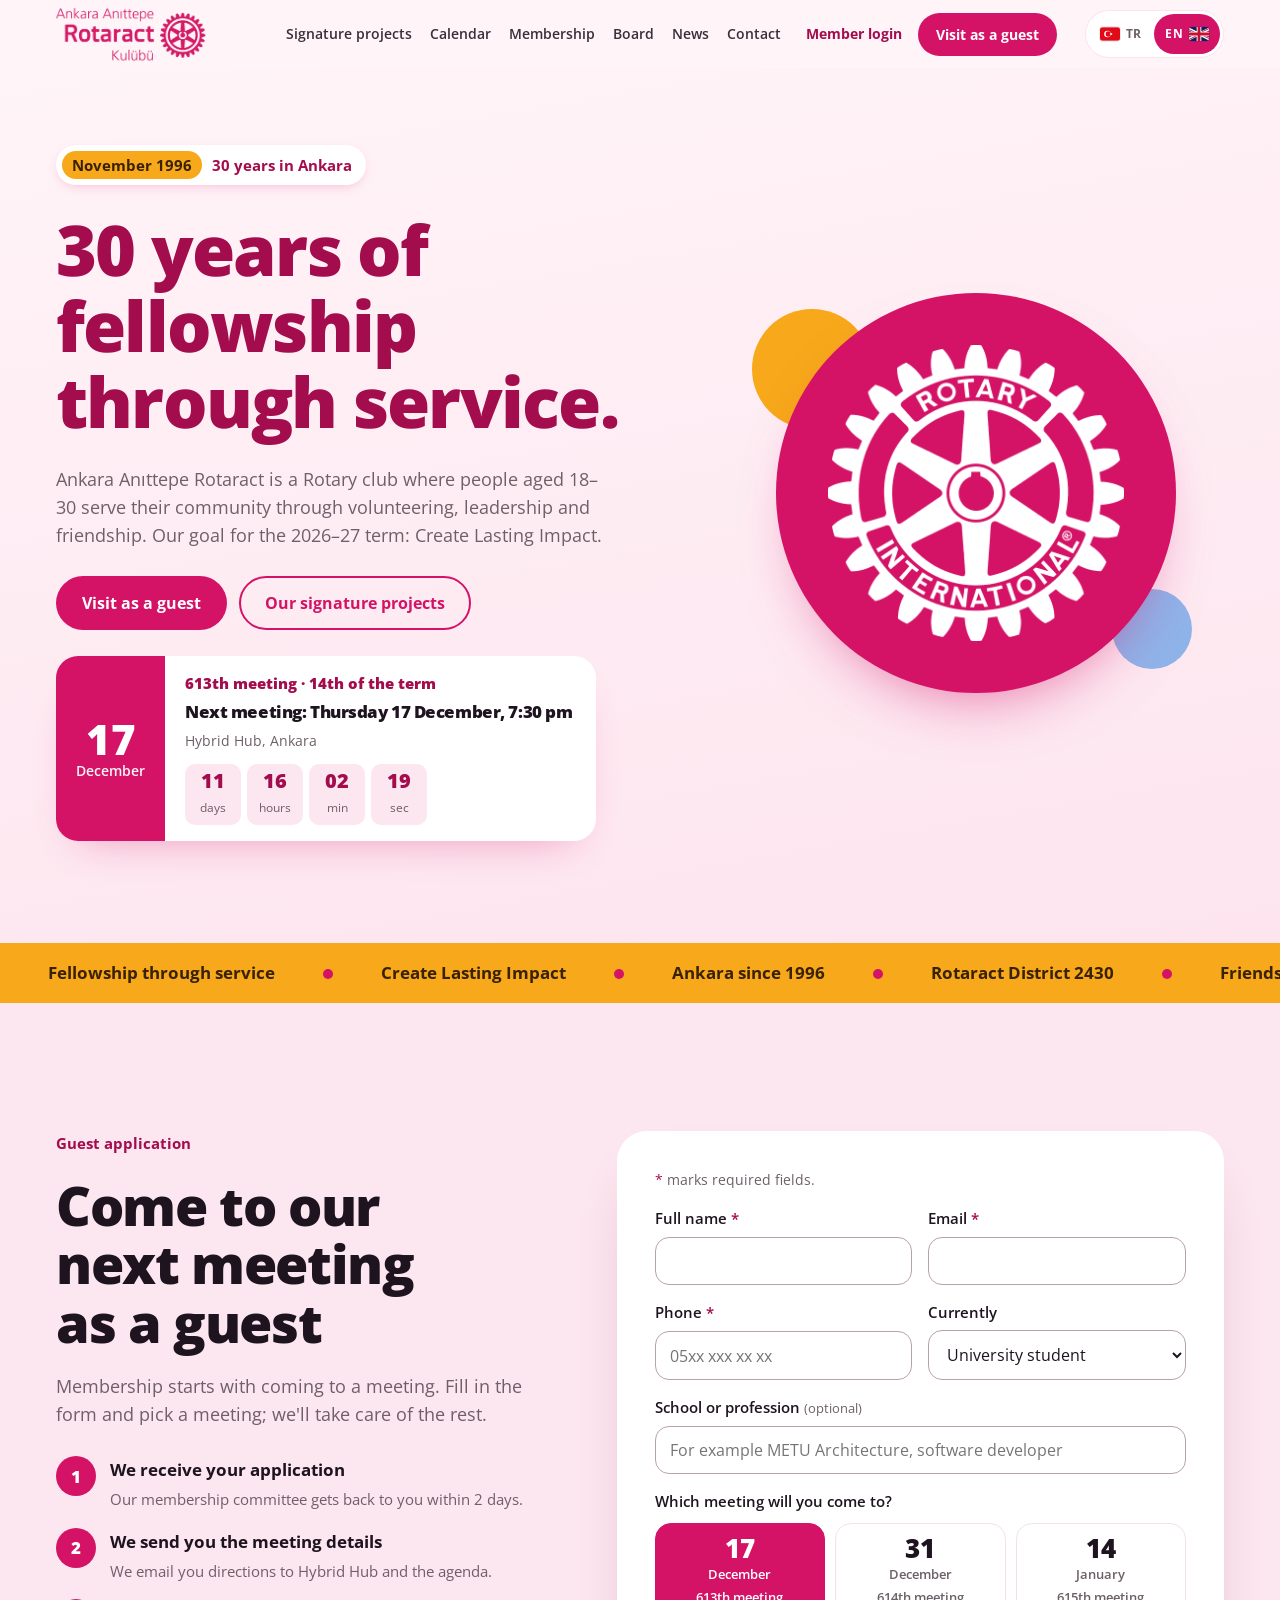
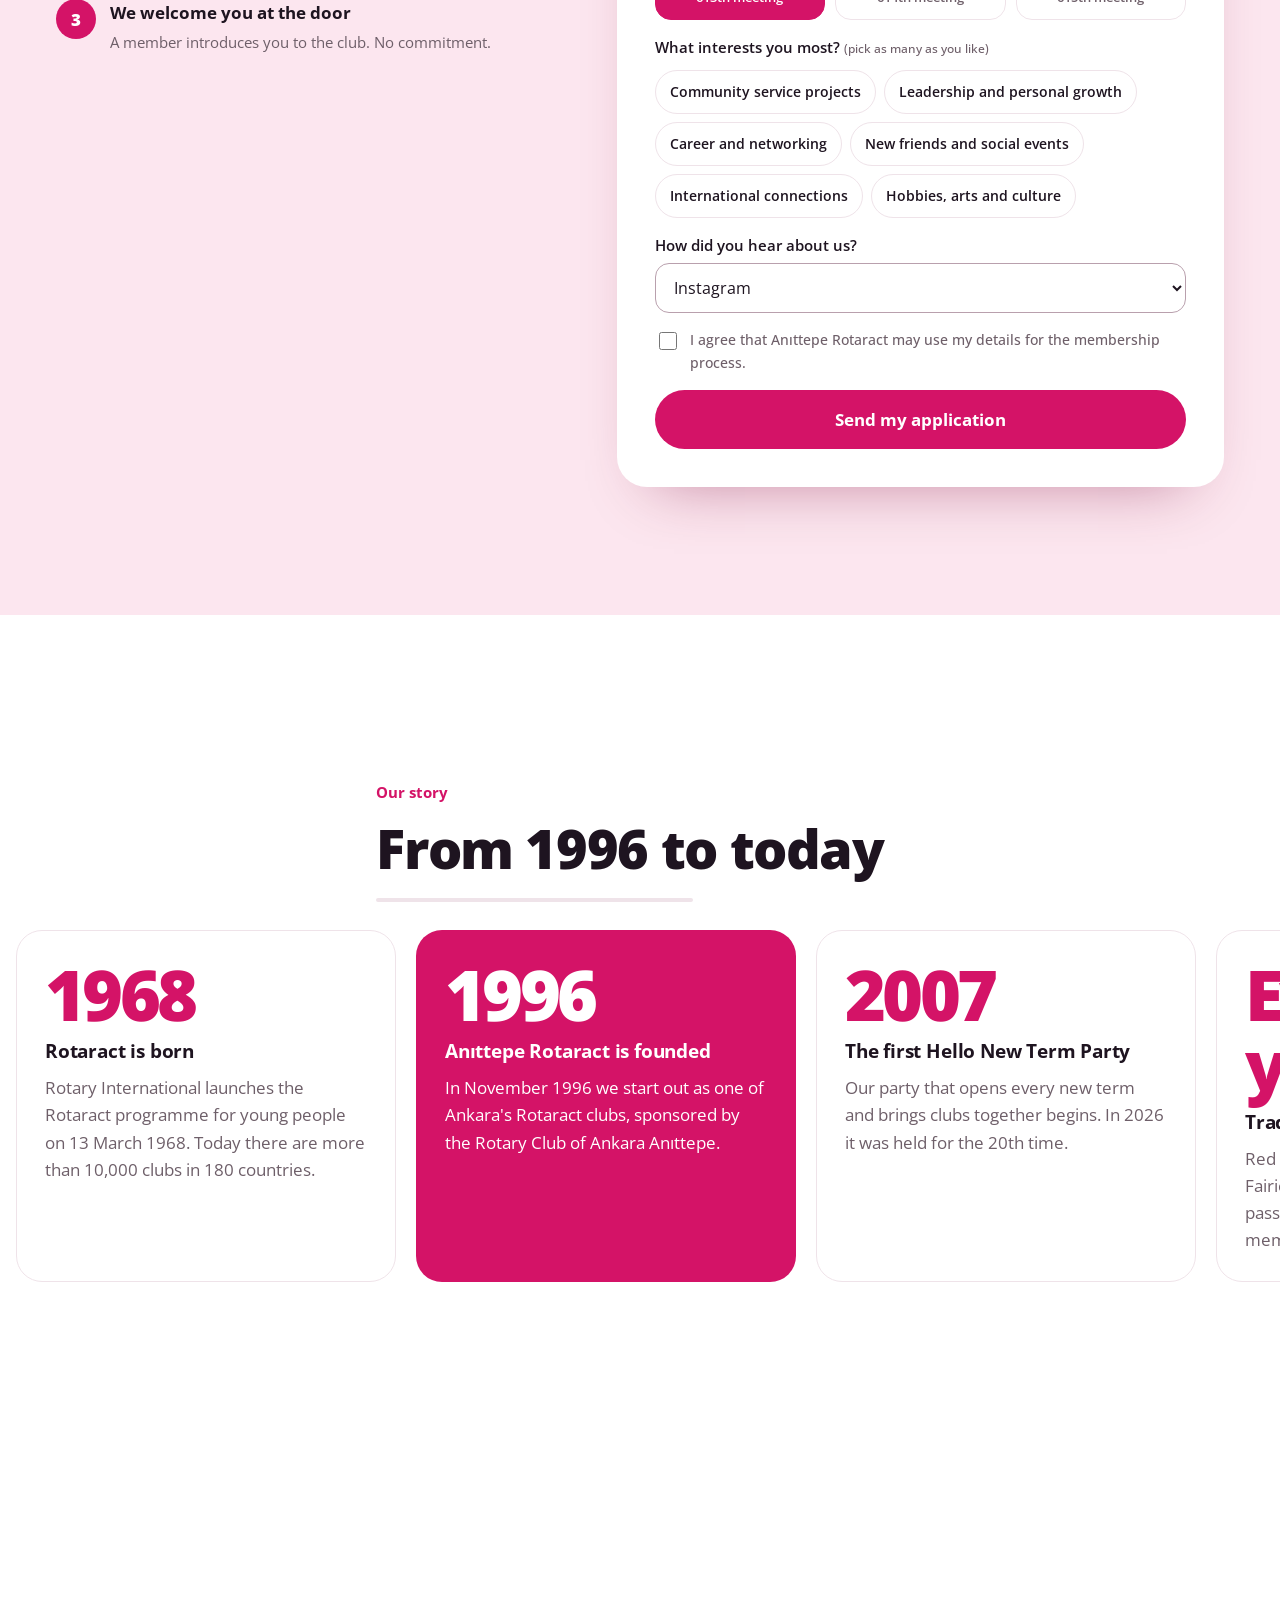
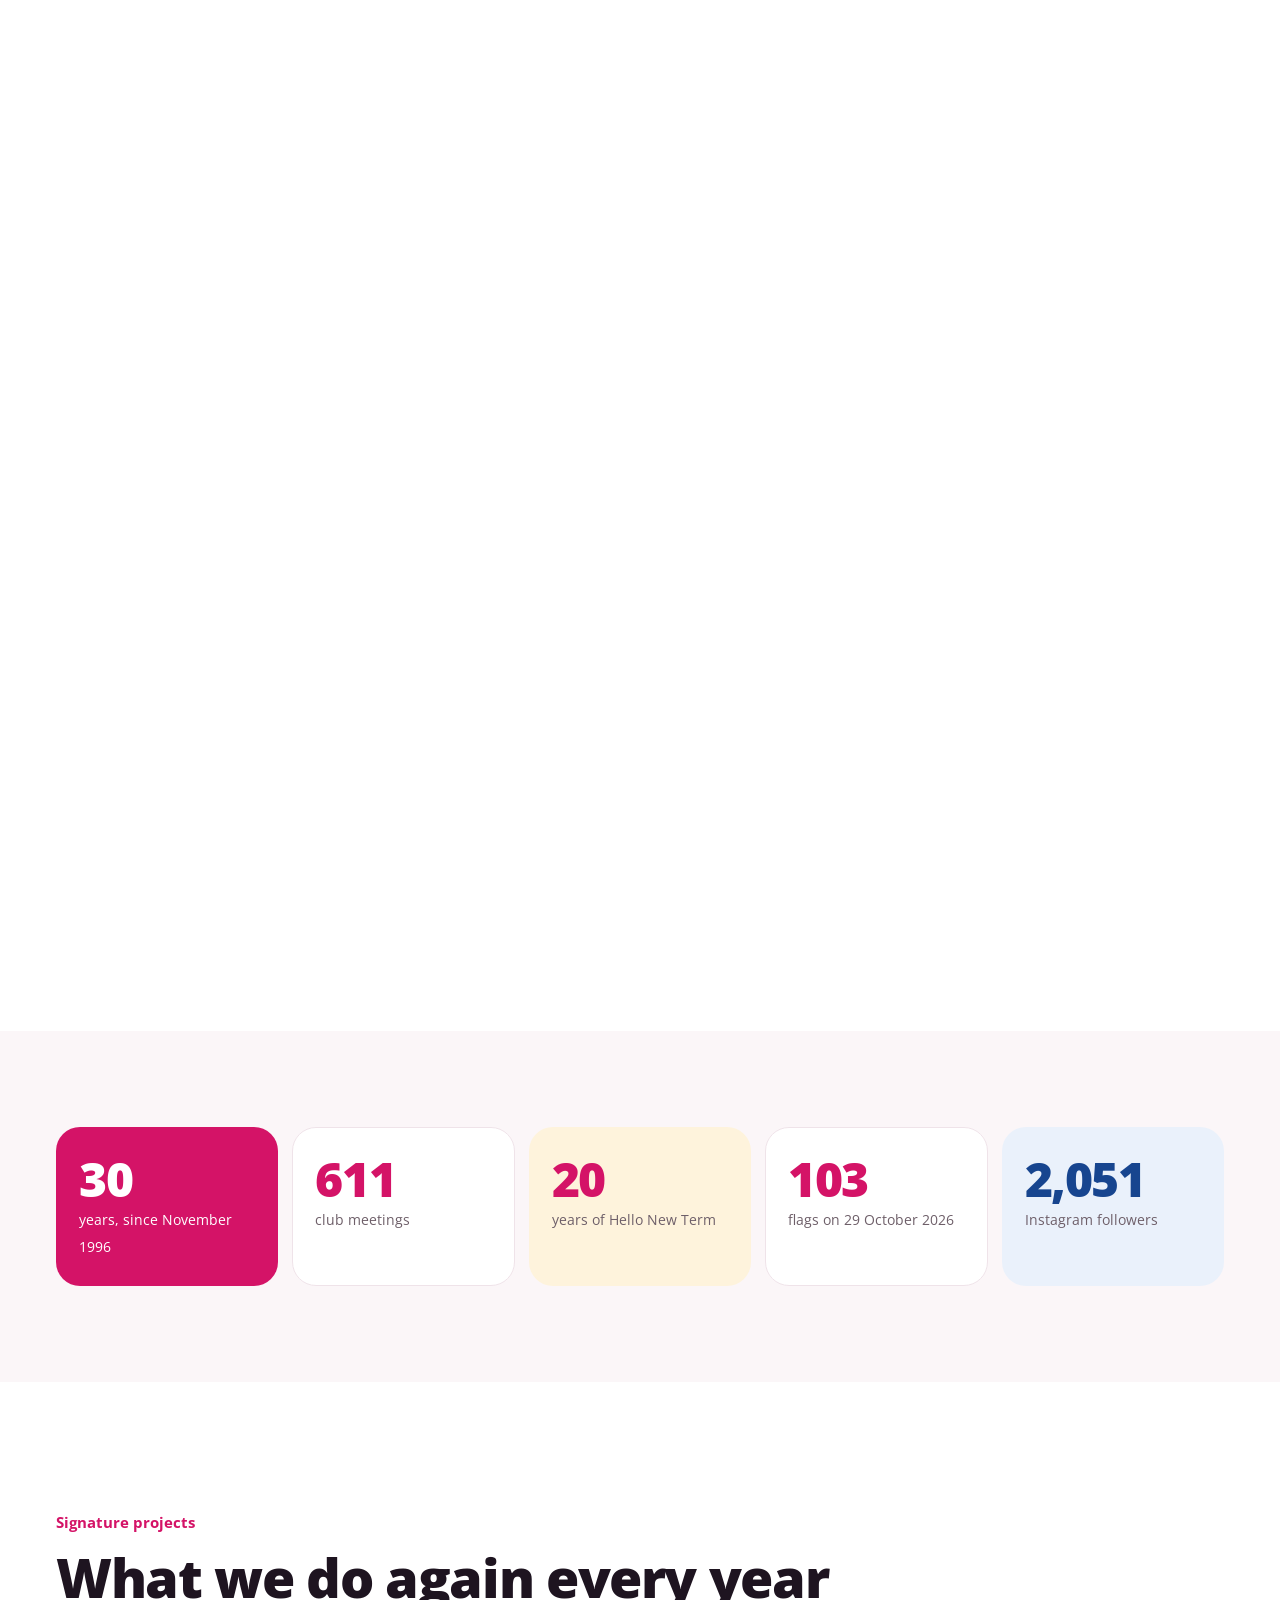
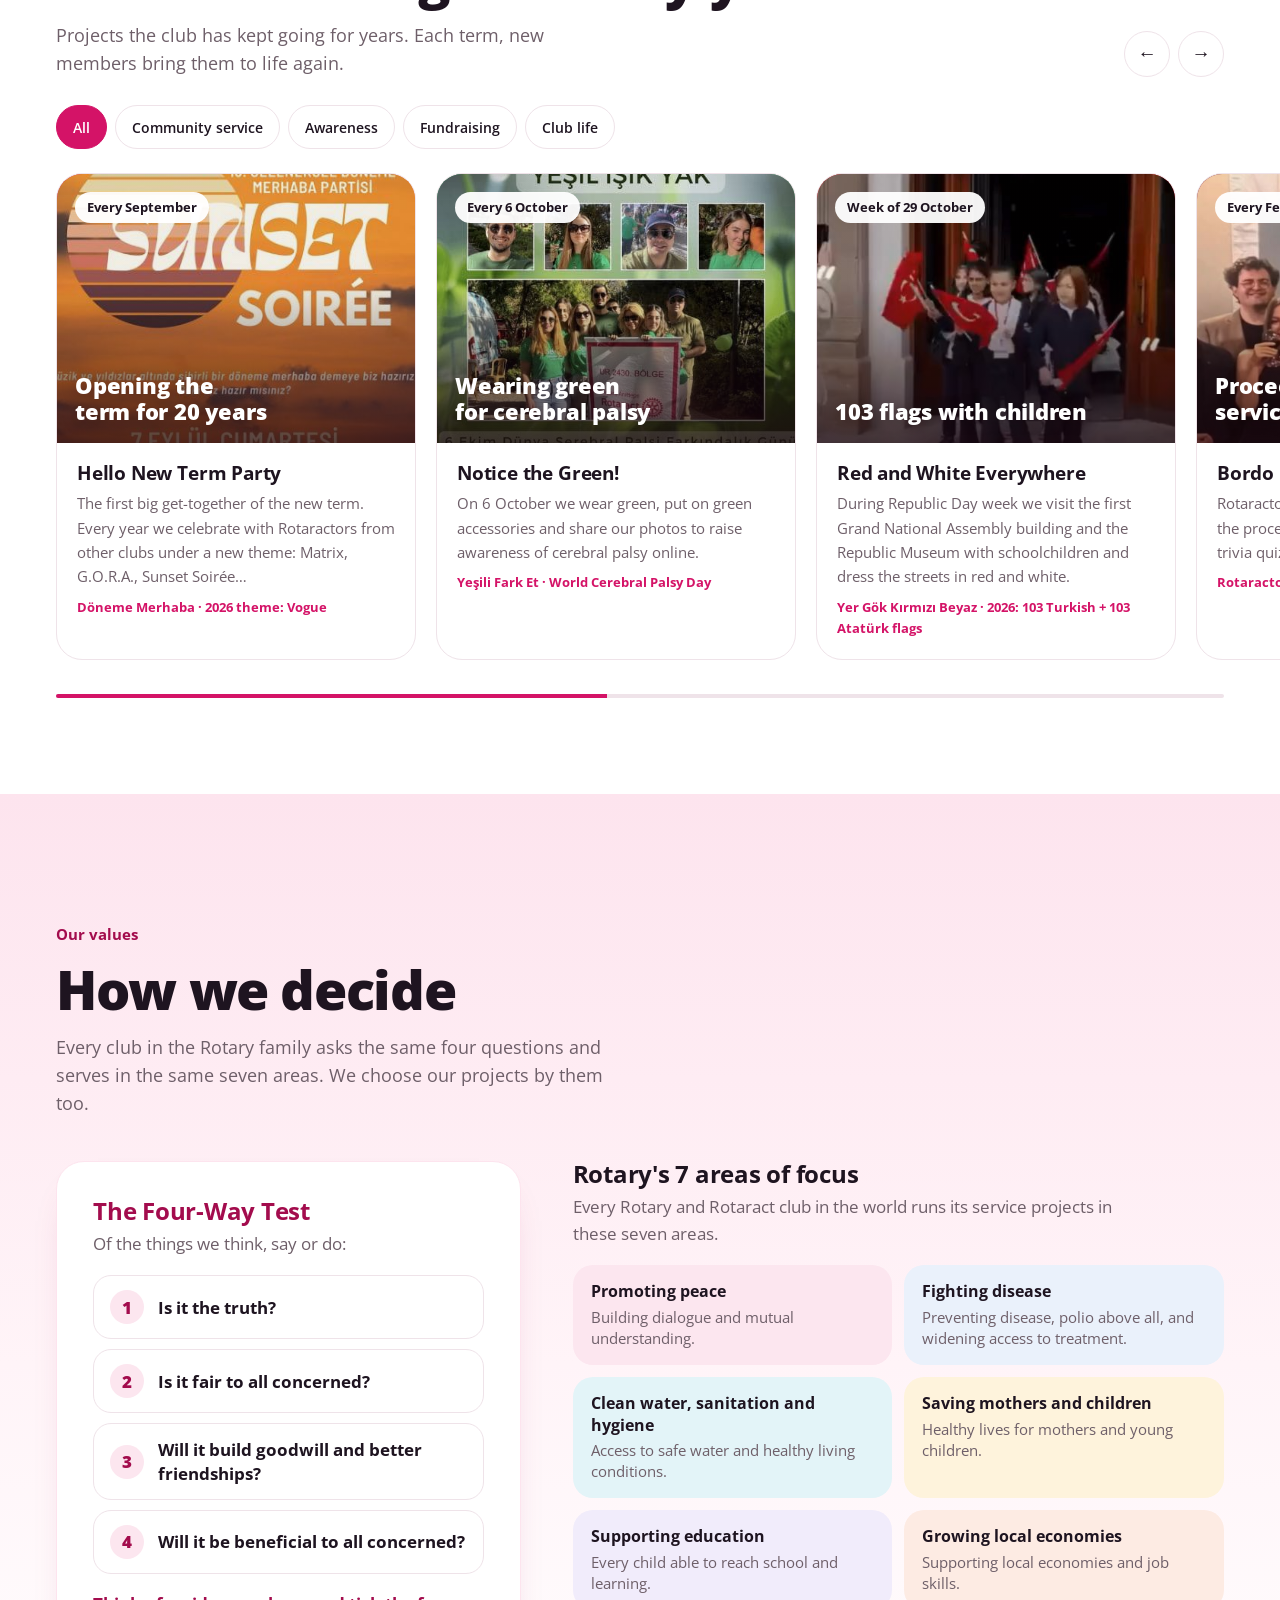
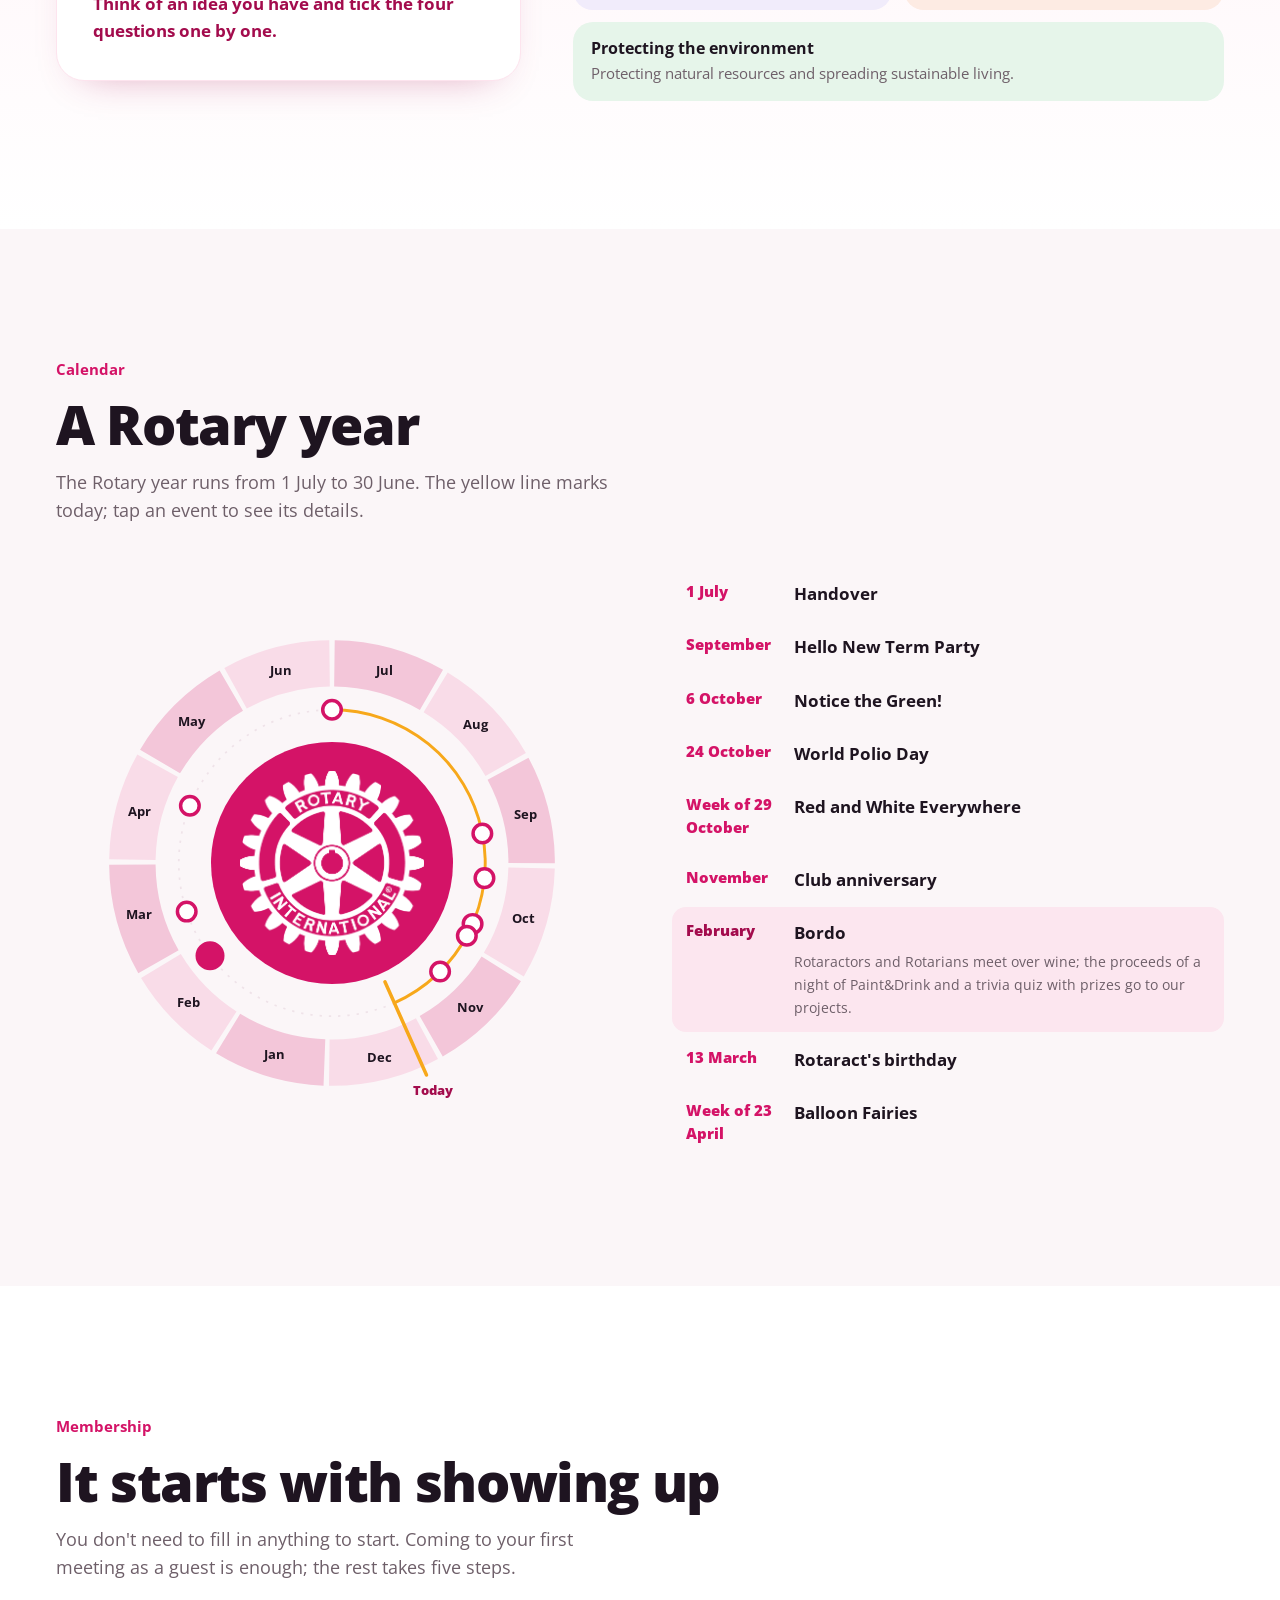
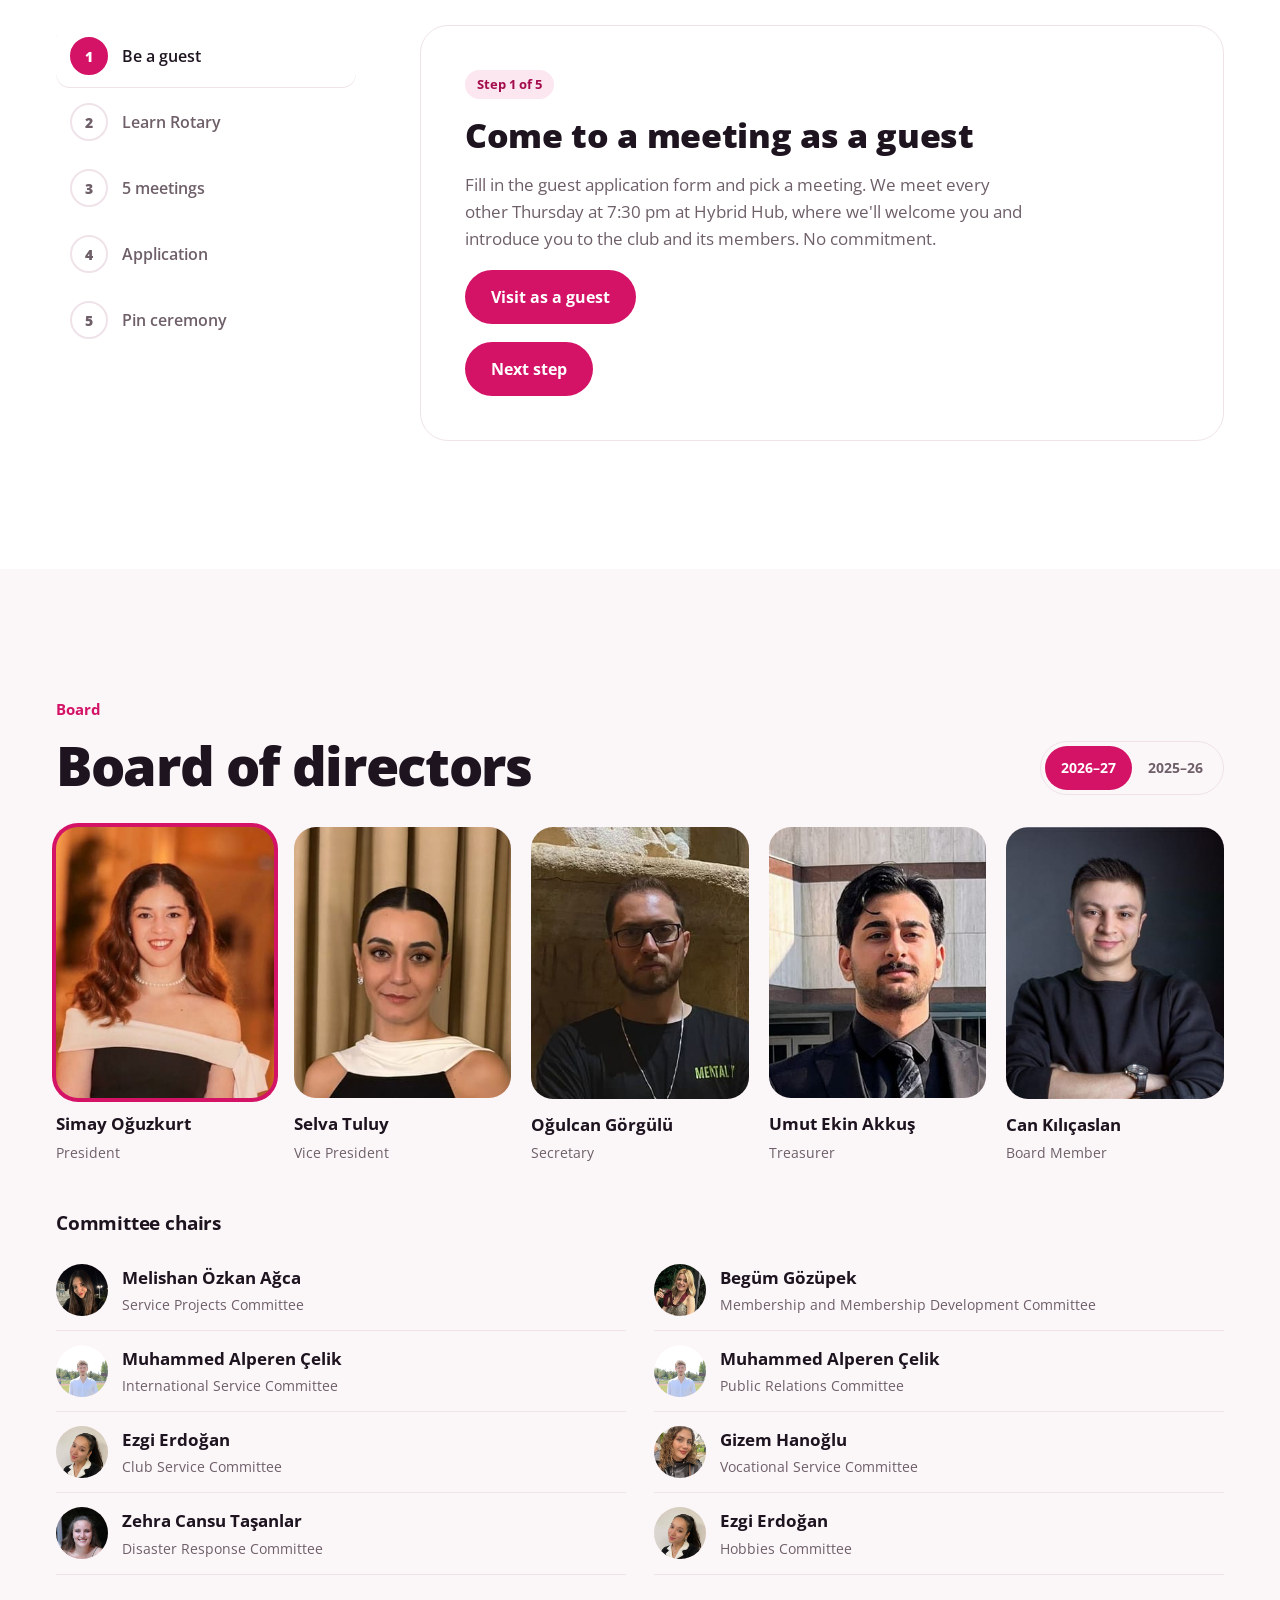
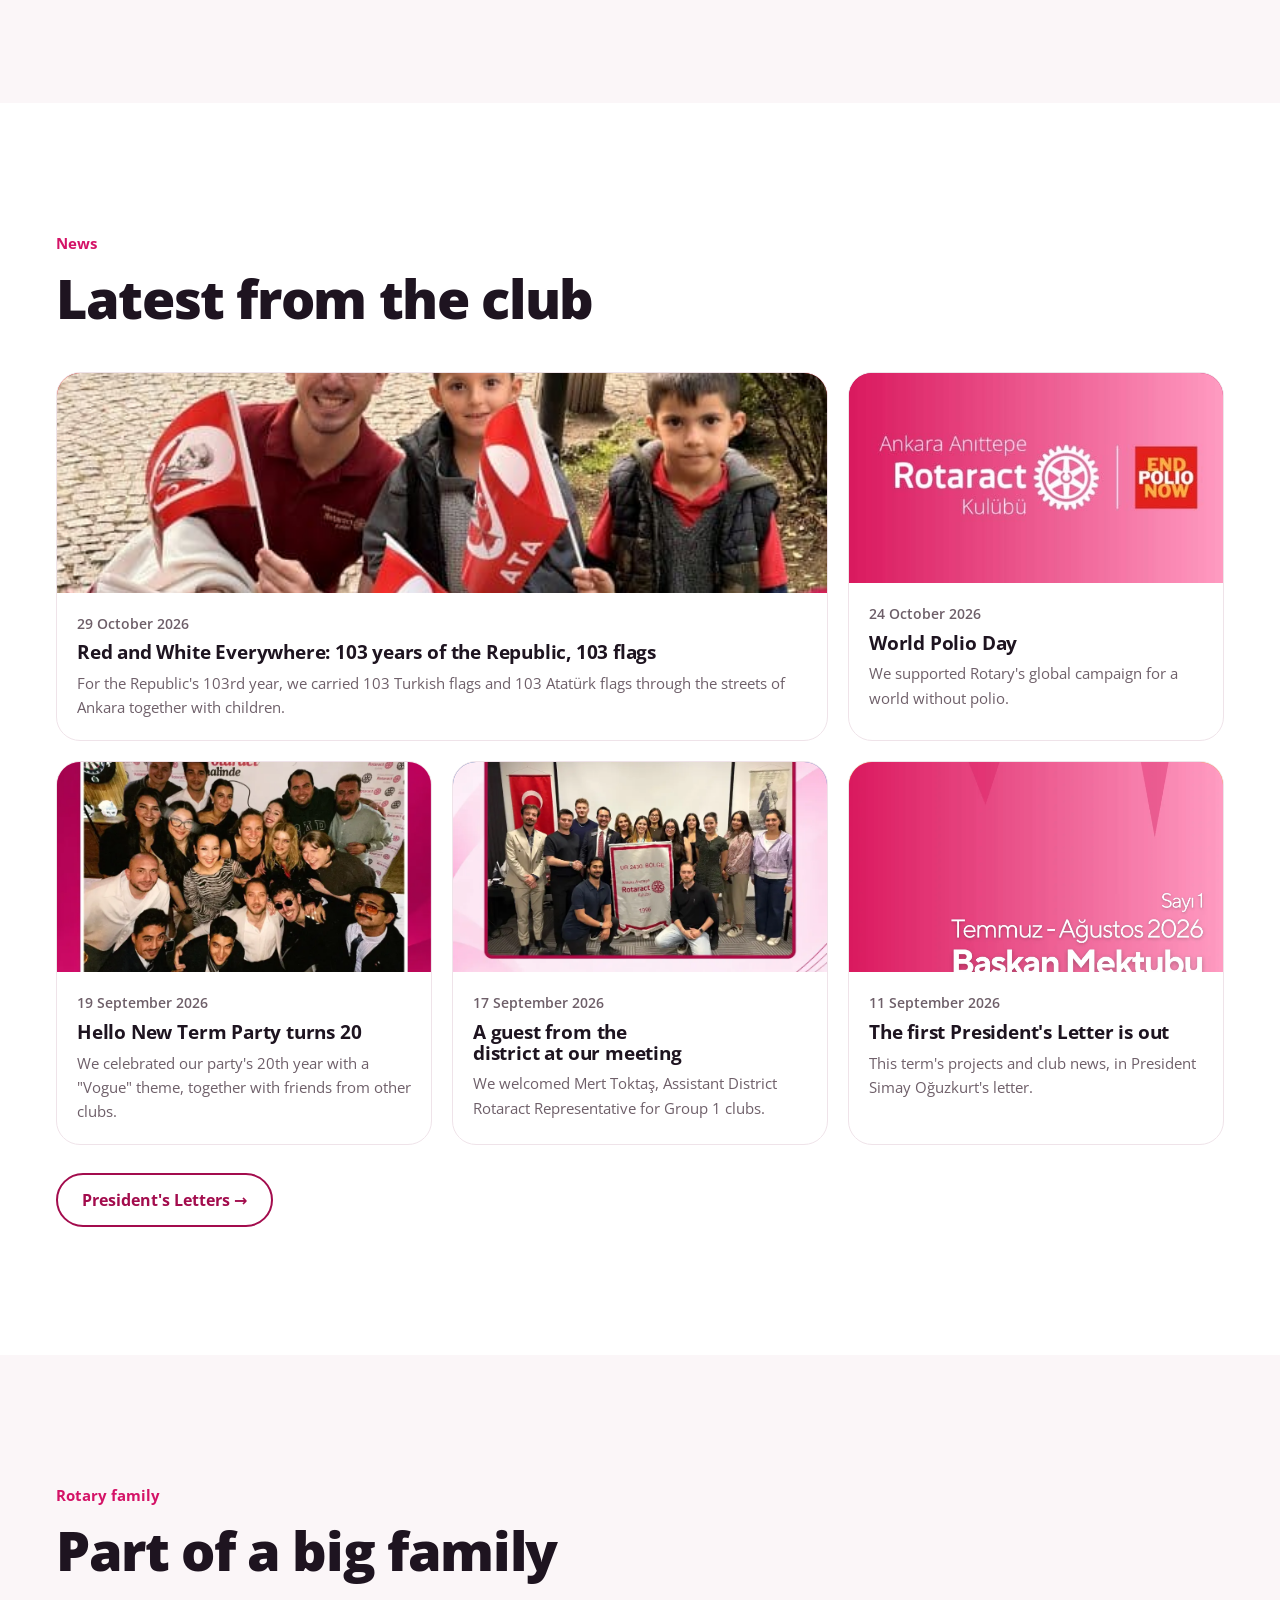
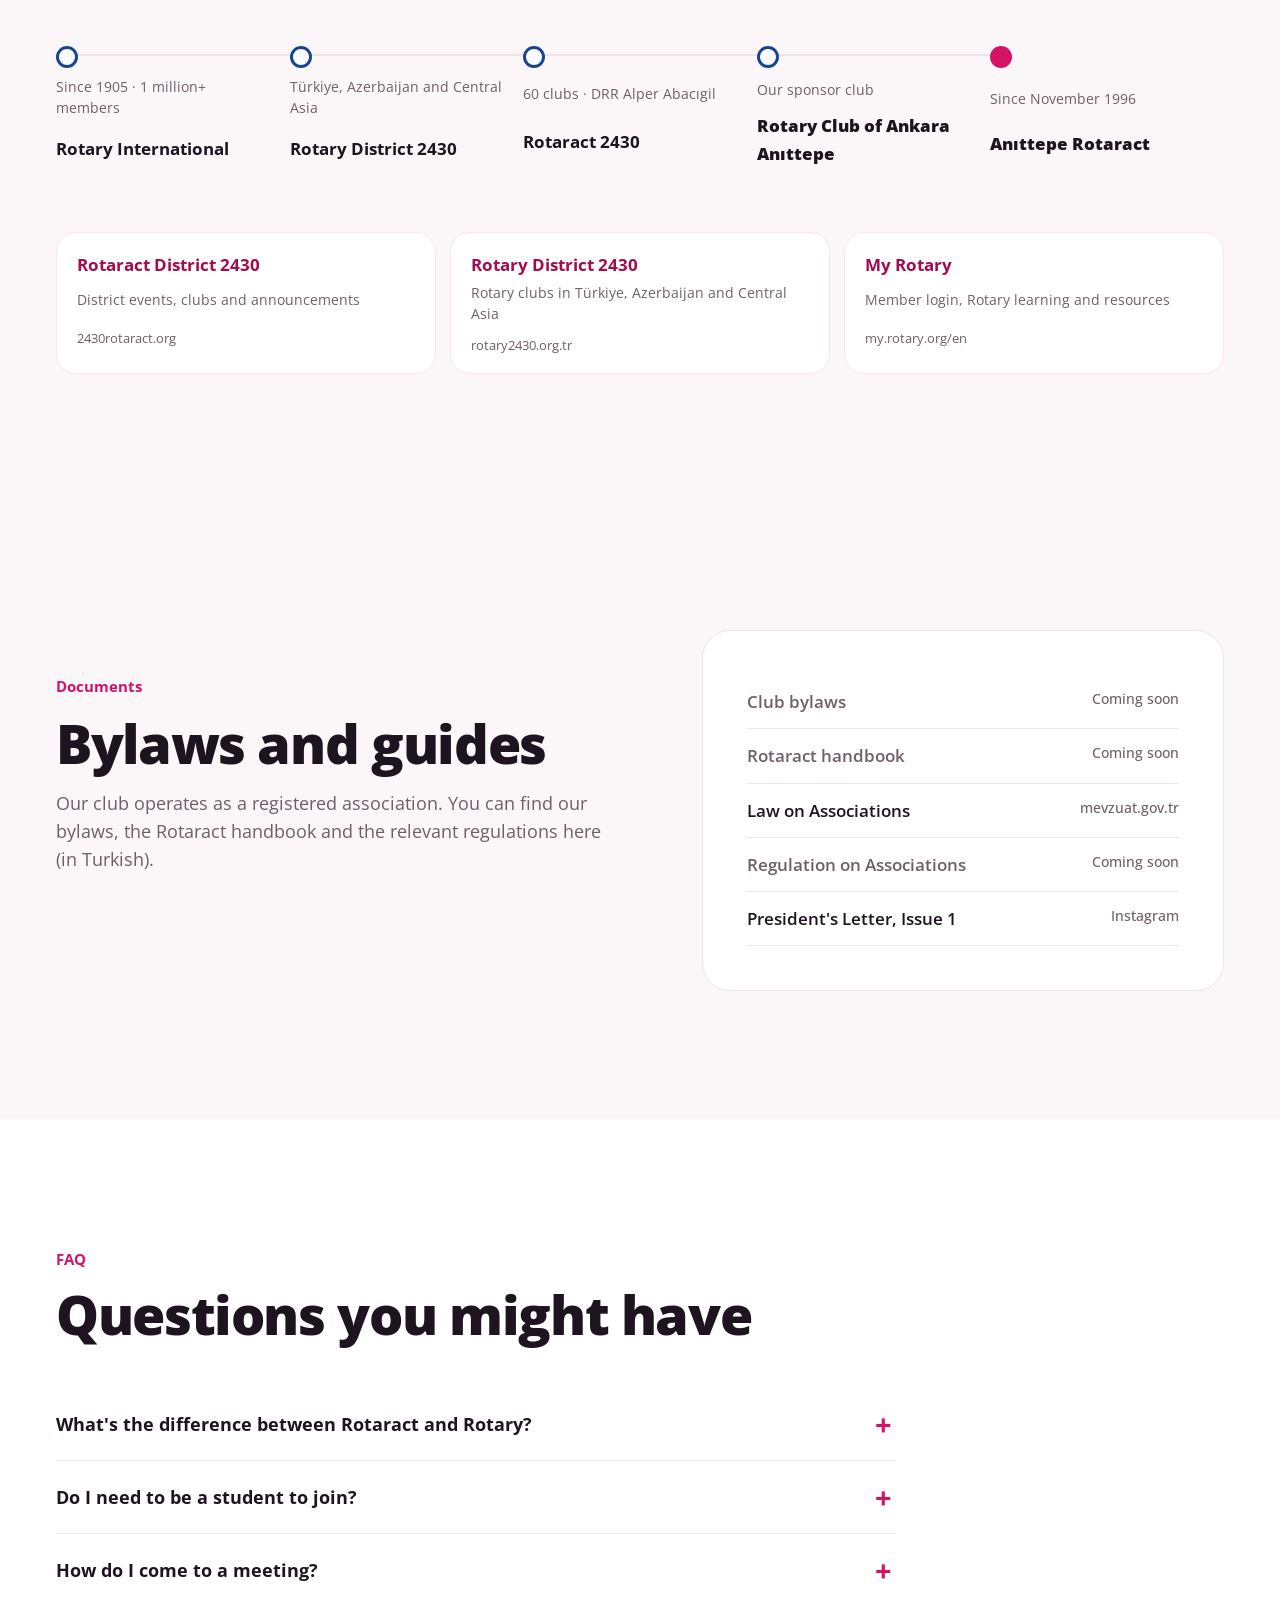
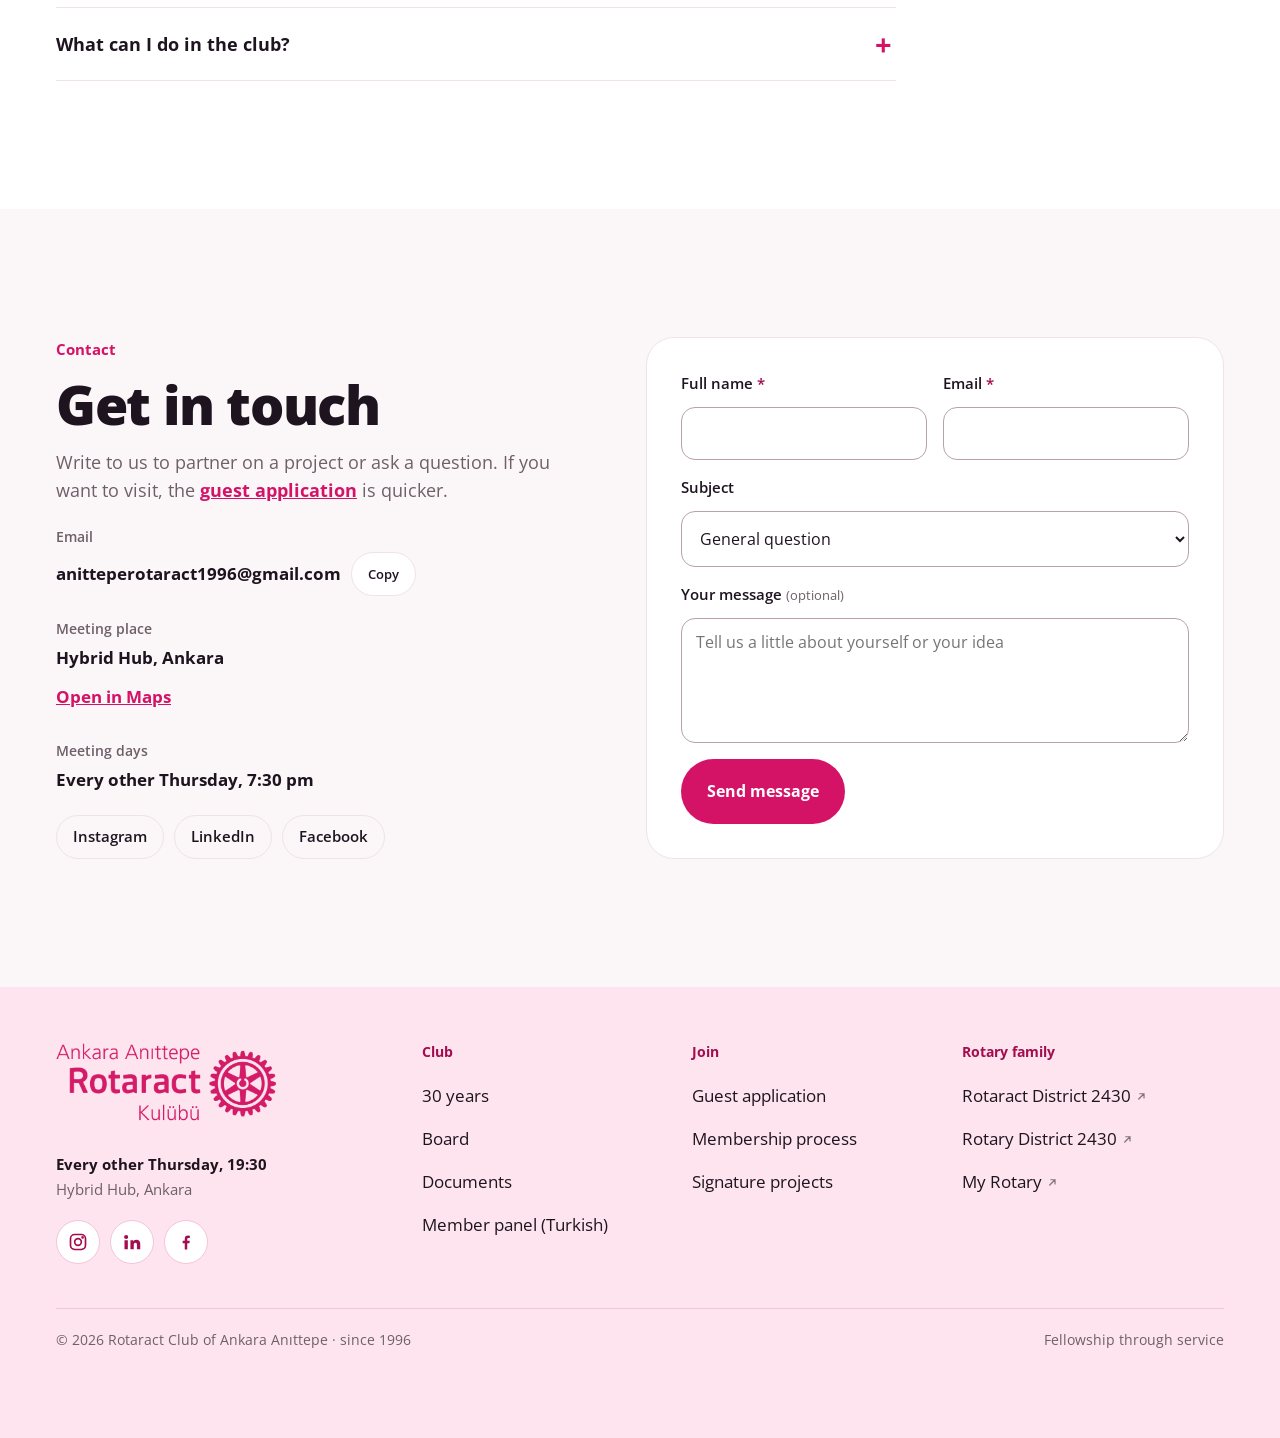
==== commit 18e4af19: "Başkan Mektubu: sitede yayın sayfası Co-Authored-By: Claude Opus 5.5 <noreply@anthropic.com>" ====
--- a/en/index.html
+++ b/en/index.html
@@ -314,6 +314,7 @@
 
 /* ---------- News ---------- */
 .news{display:grid;grid-template-columns:repeat(3,1fr);gap:20px}
+.news-more{margin-top:28px}.news-more .btn{color:var(--cran-deep)}
 .post{background:var(--surface);border:1px solid var(--line);border-radius:24px;overflow:hidden;display:flex;flex-direction:column;text-decoration:none;transition:transform .3s cubic-bezier(.2,.8,.2,1)}
 .post:hover{transform:translateY(-4px)}
 .post:hover h3{color:var(--cran)}
@@ -1011,6 +1012,7 @@
           <div class="inner"><time>11 September 2026</time><h3>The first President's Letter is out</h3><p>This term's projects and club news, in President Simay Oğuzkurt's letter.</p></div>
         </a>
       </div>
+      <p class="news-more"><a class="btn btn-line" href="/mektup/">President's Letters →</a></p>
     </div>
   </section>
 
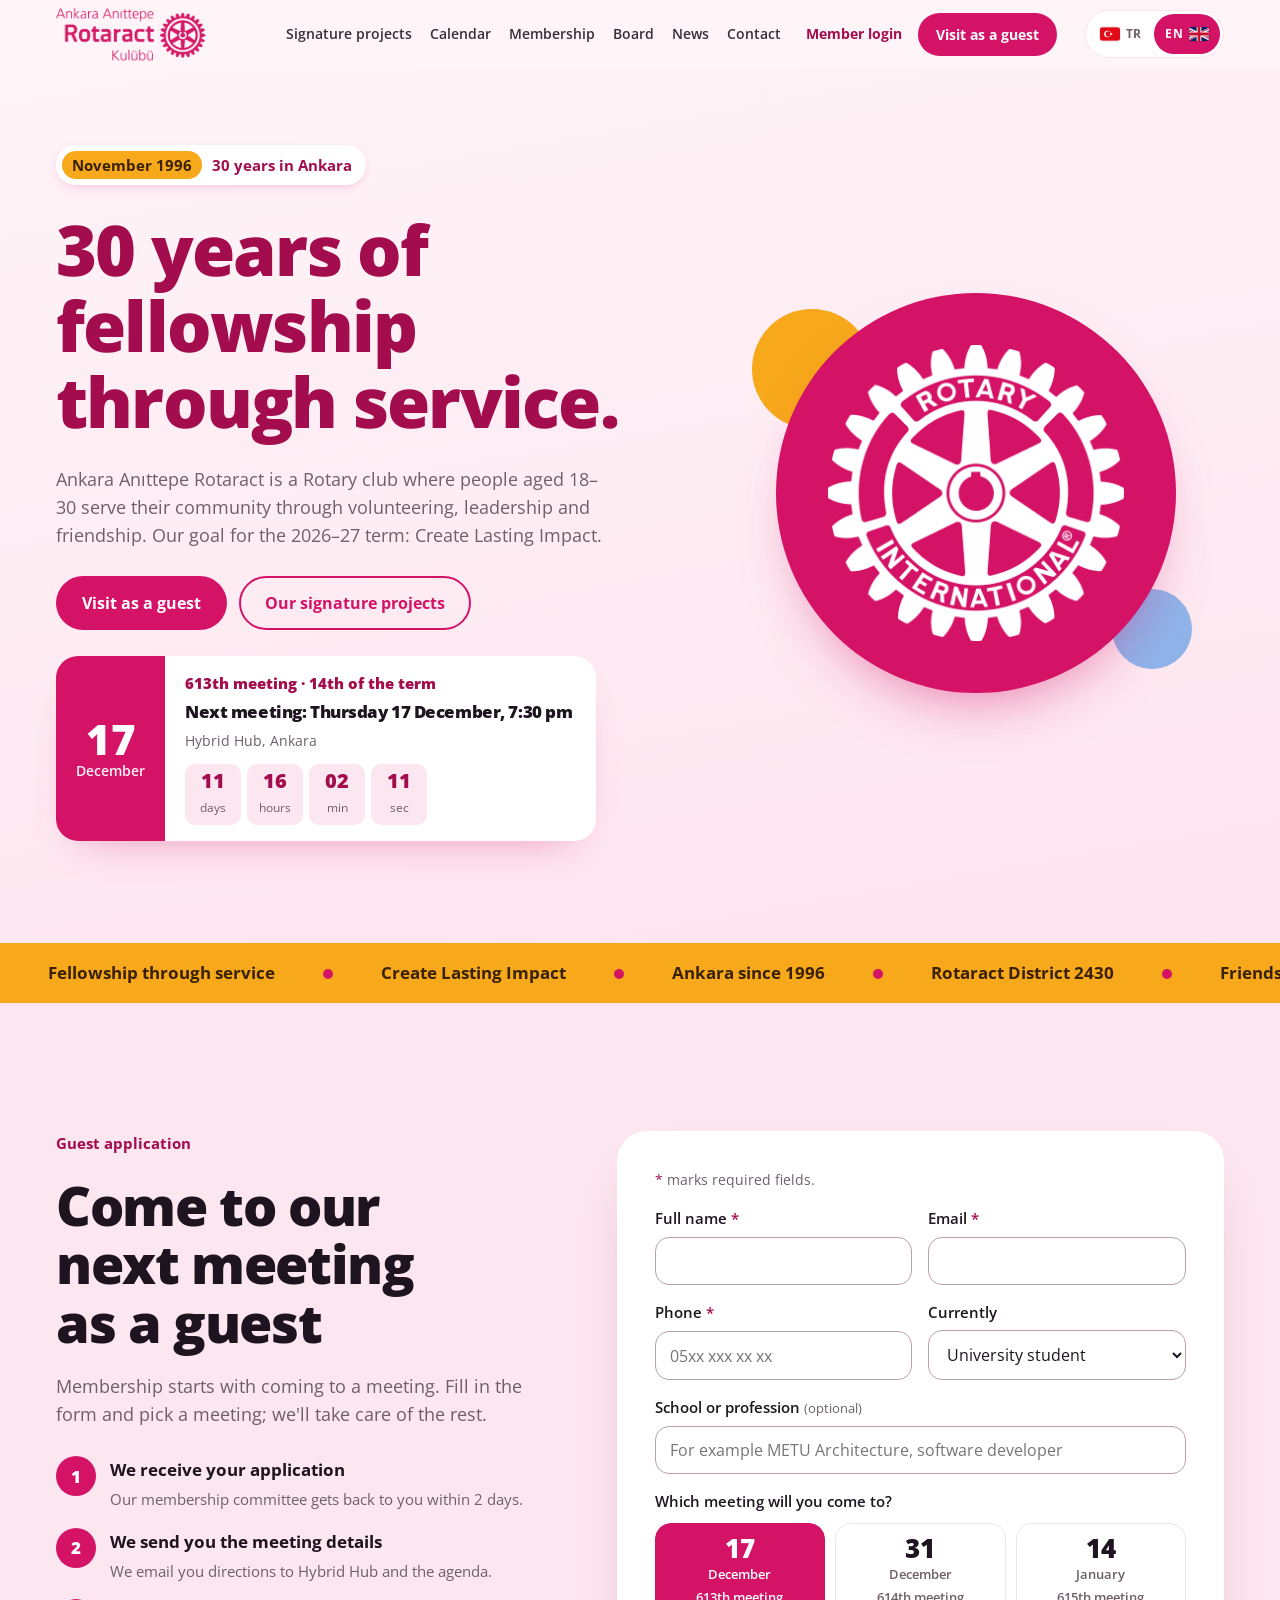
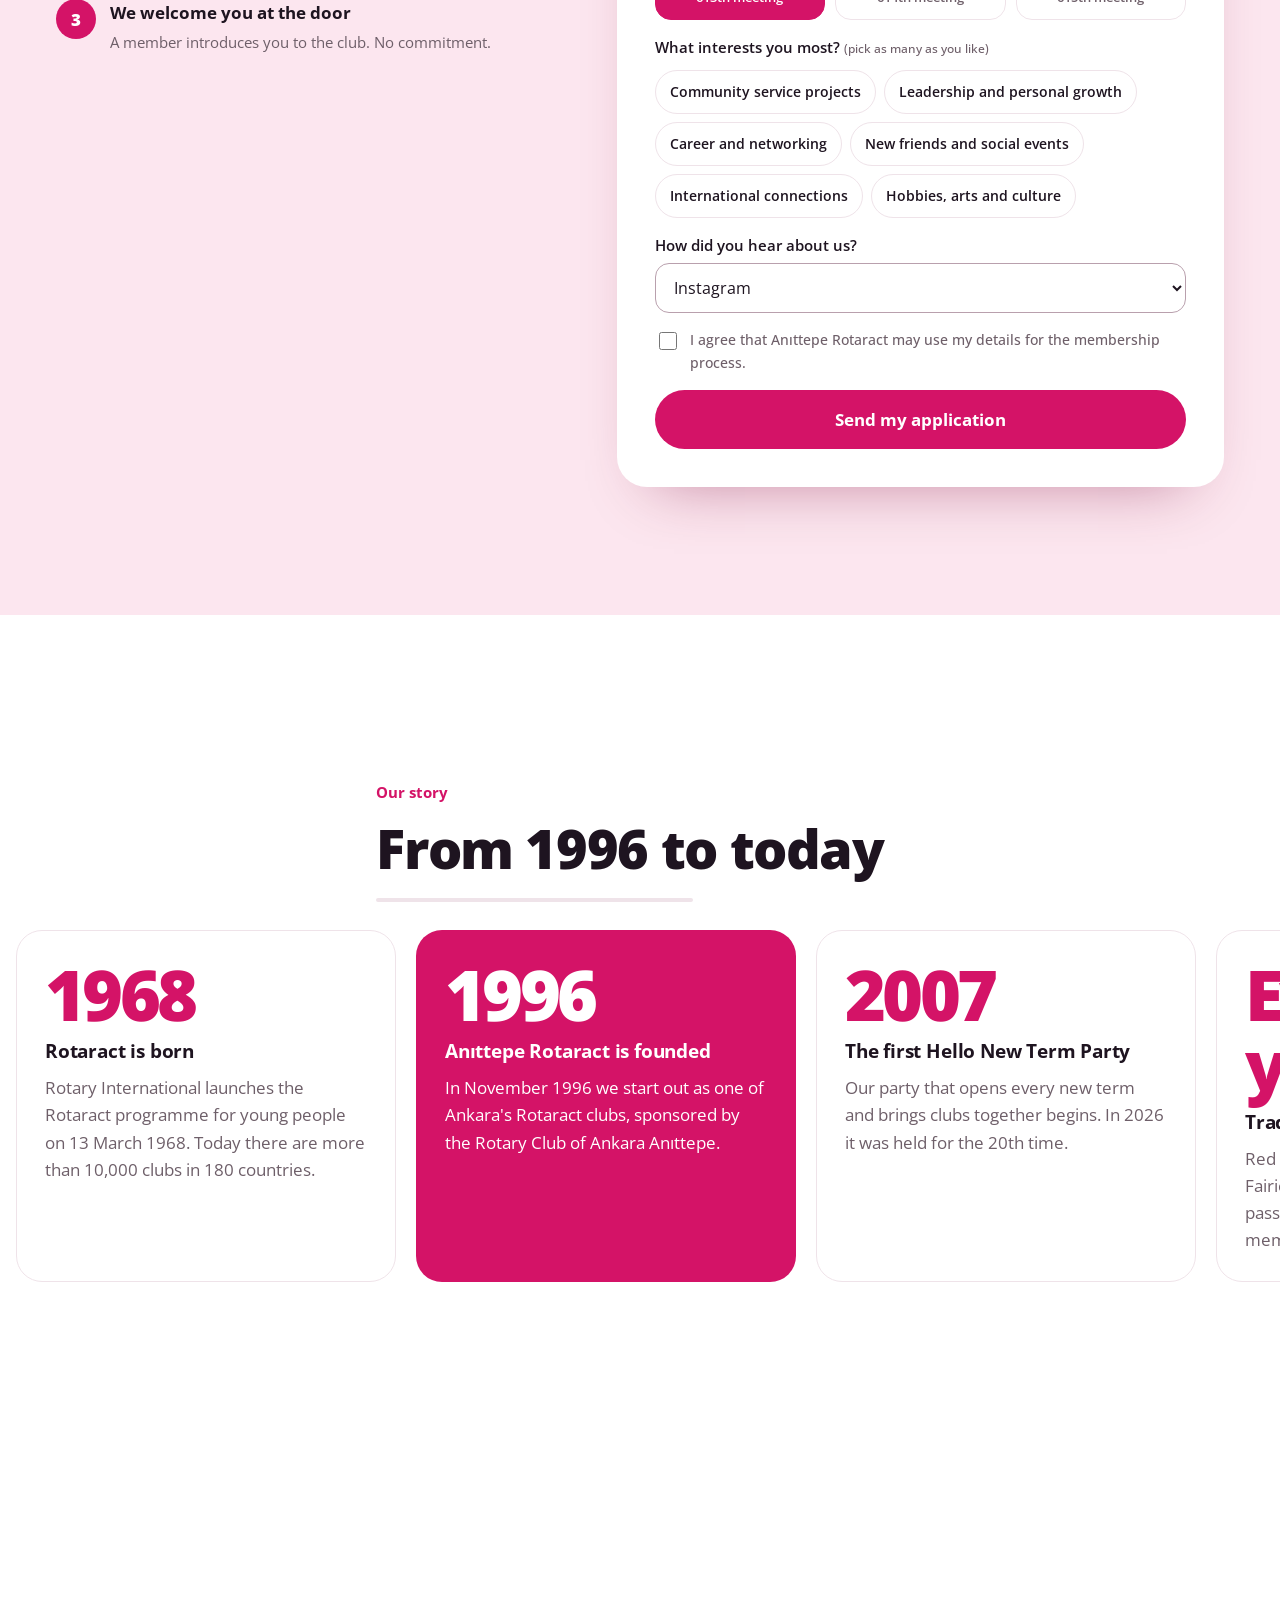
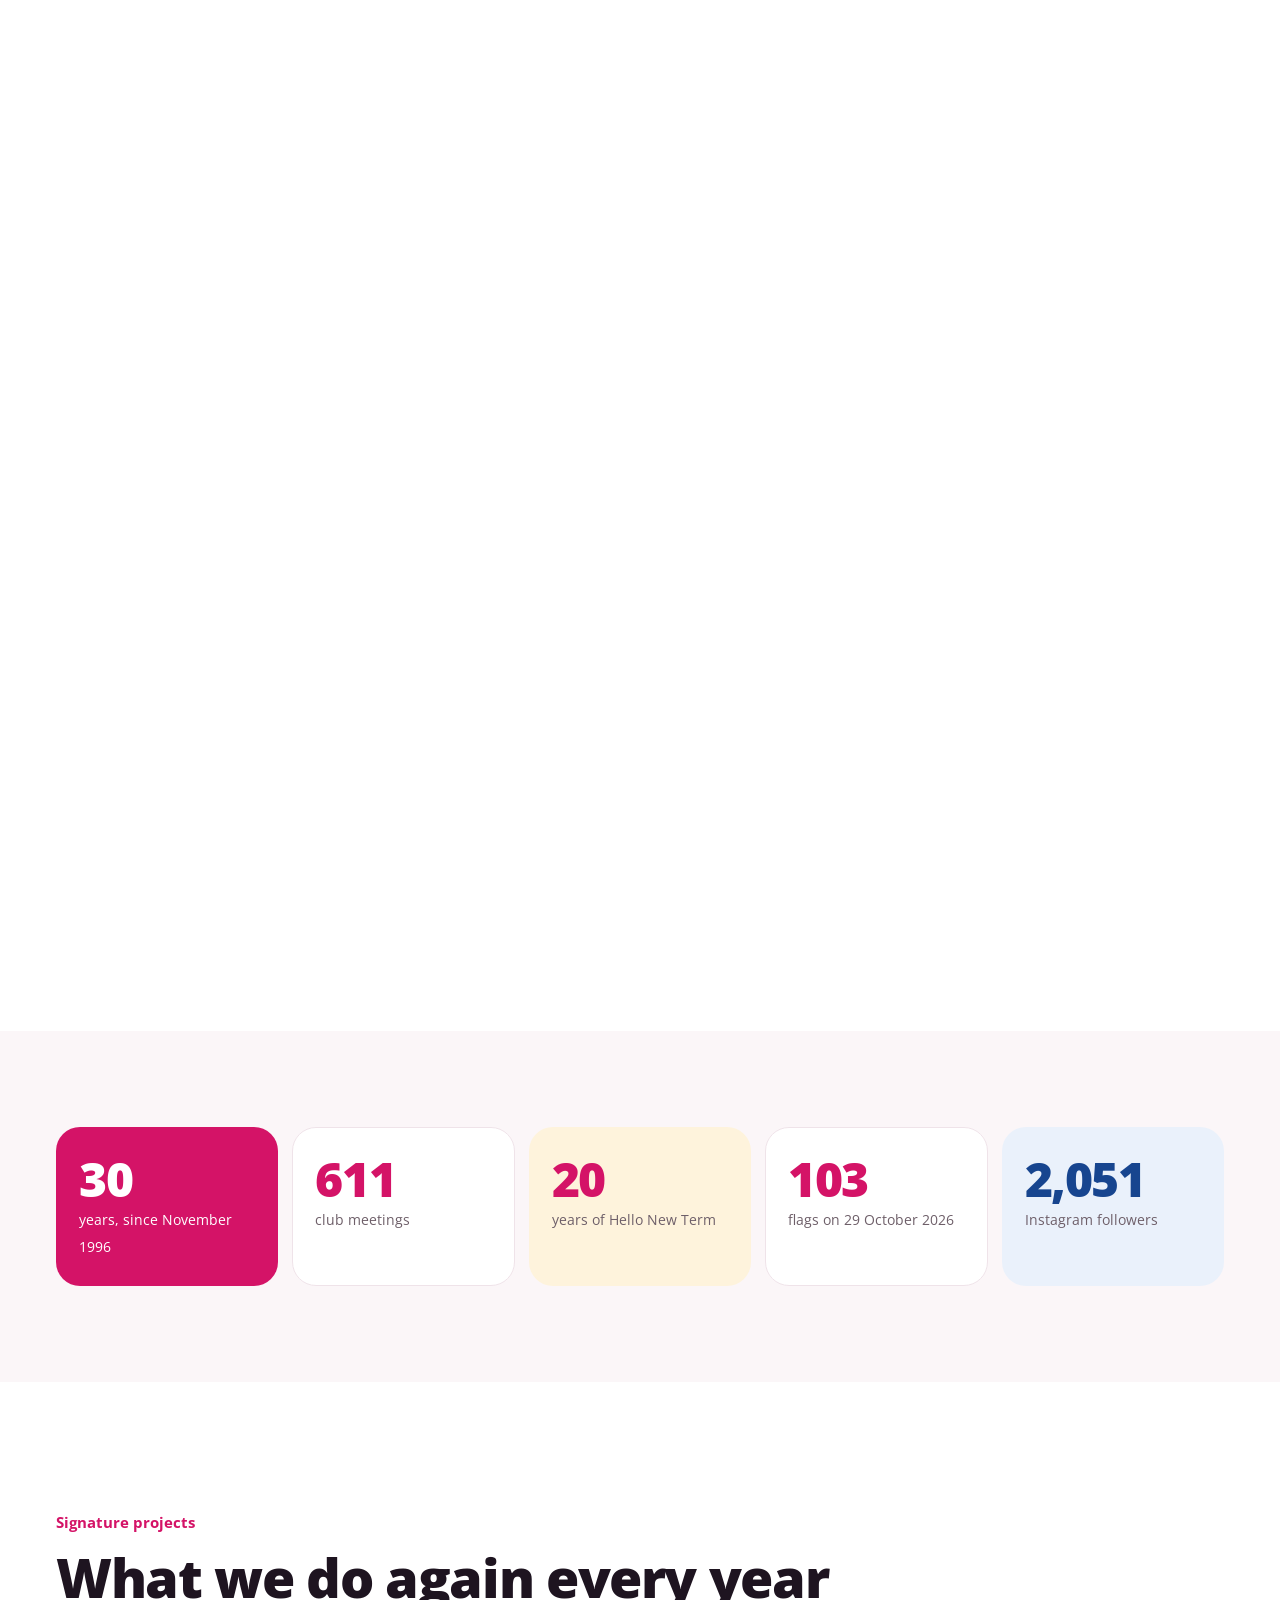
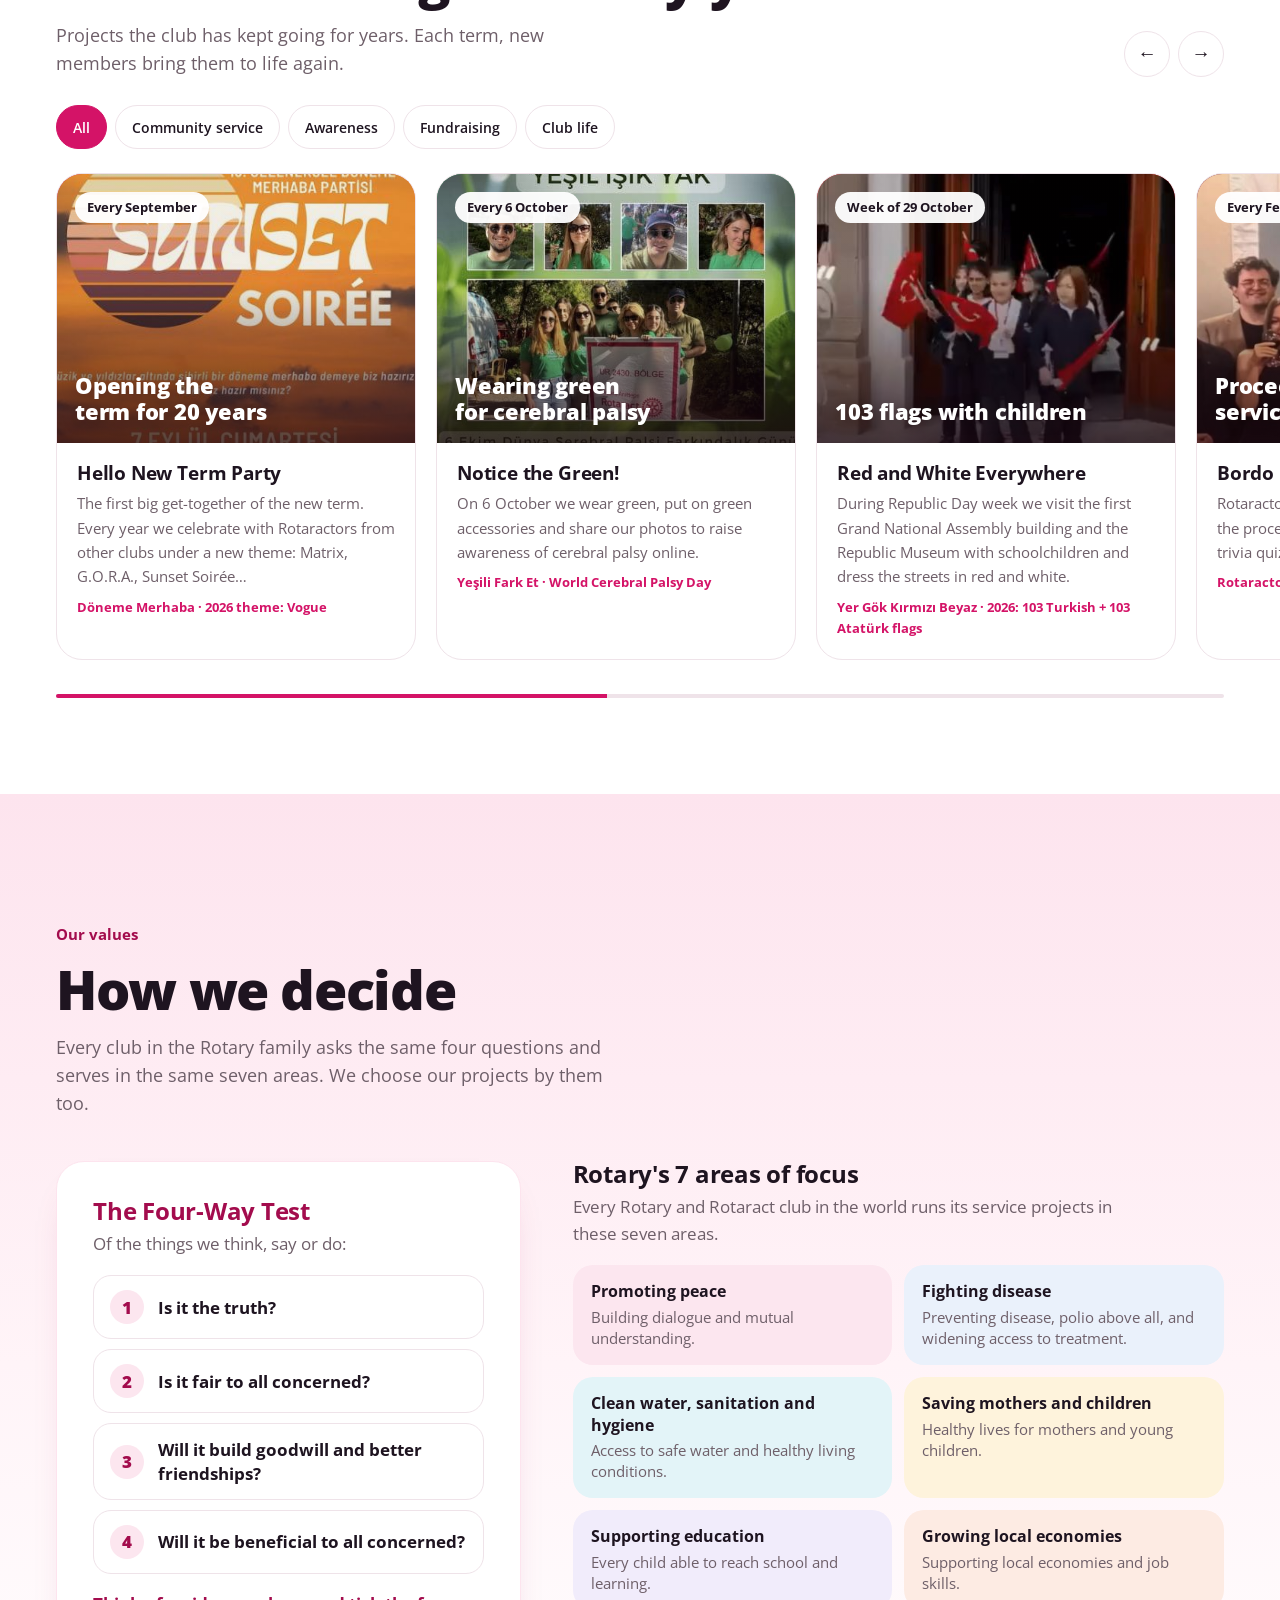
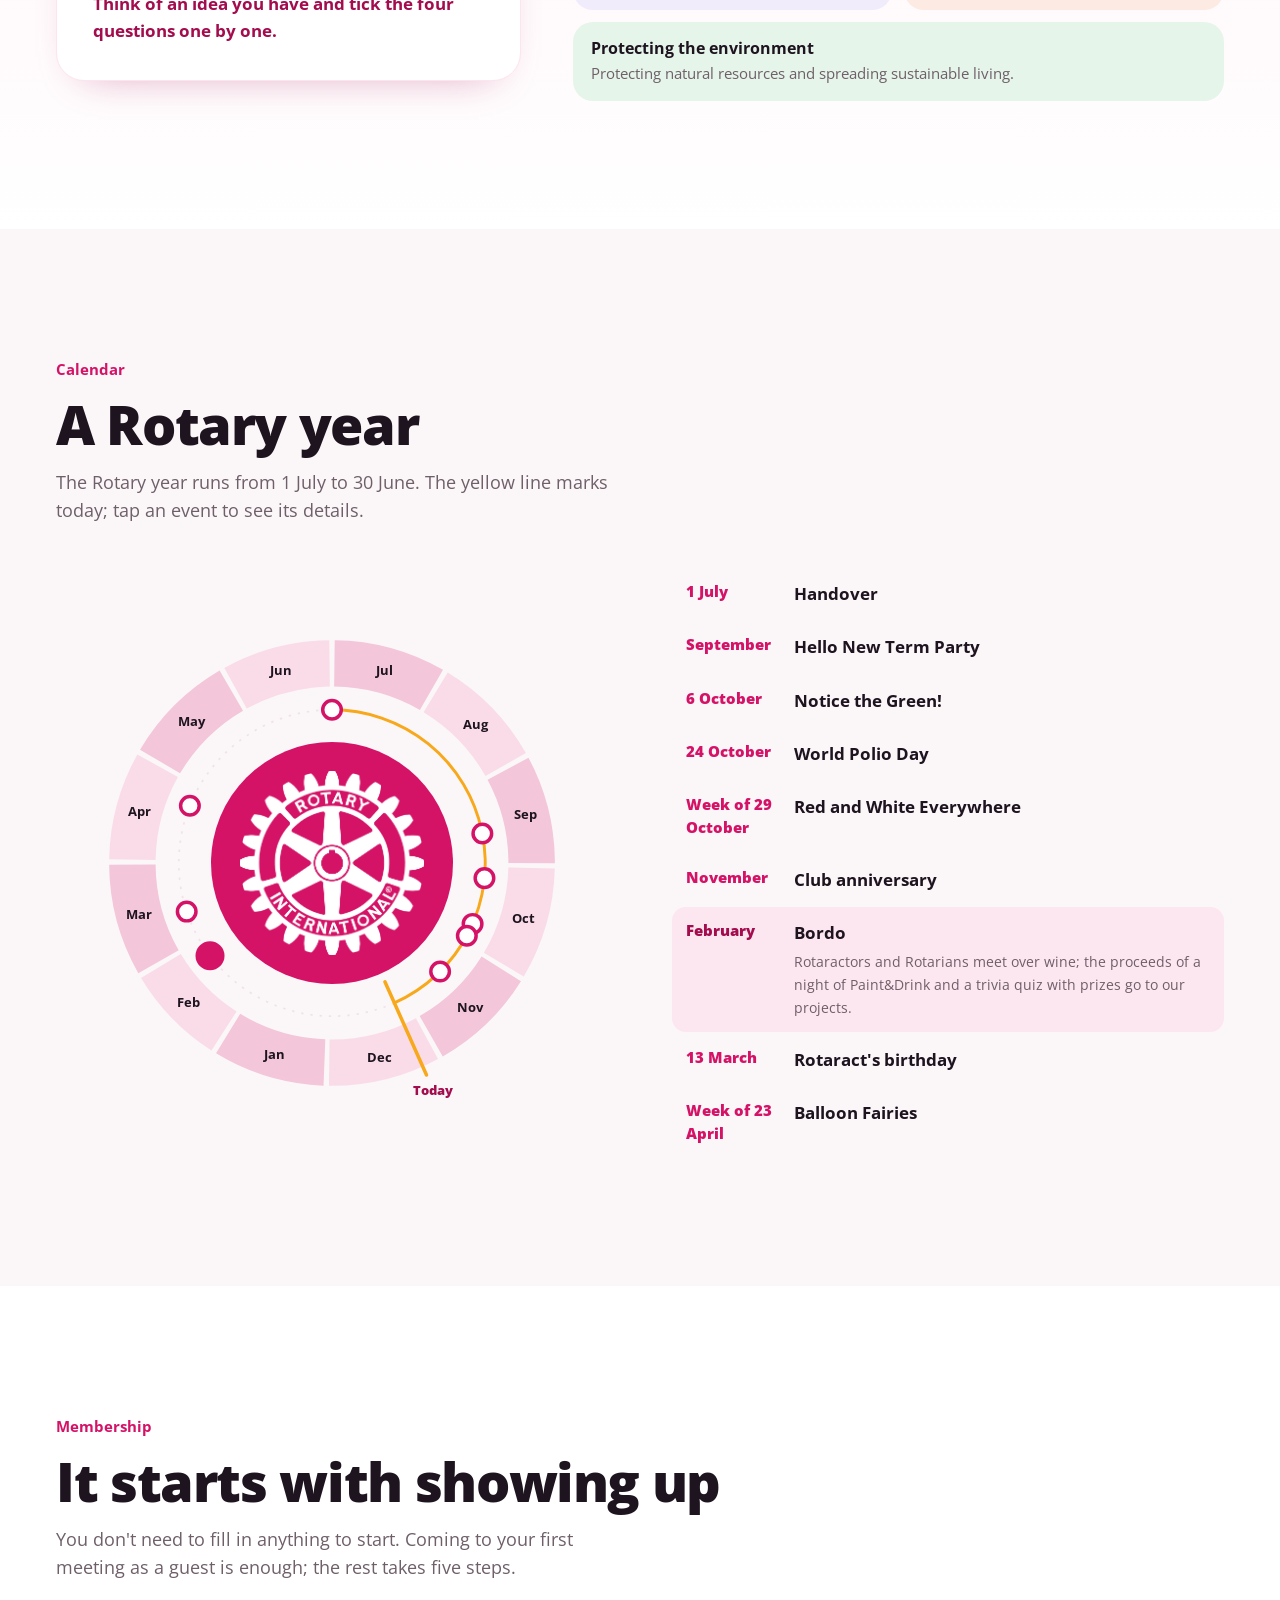
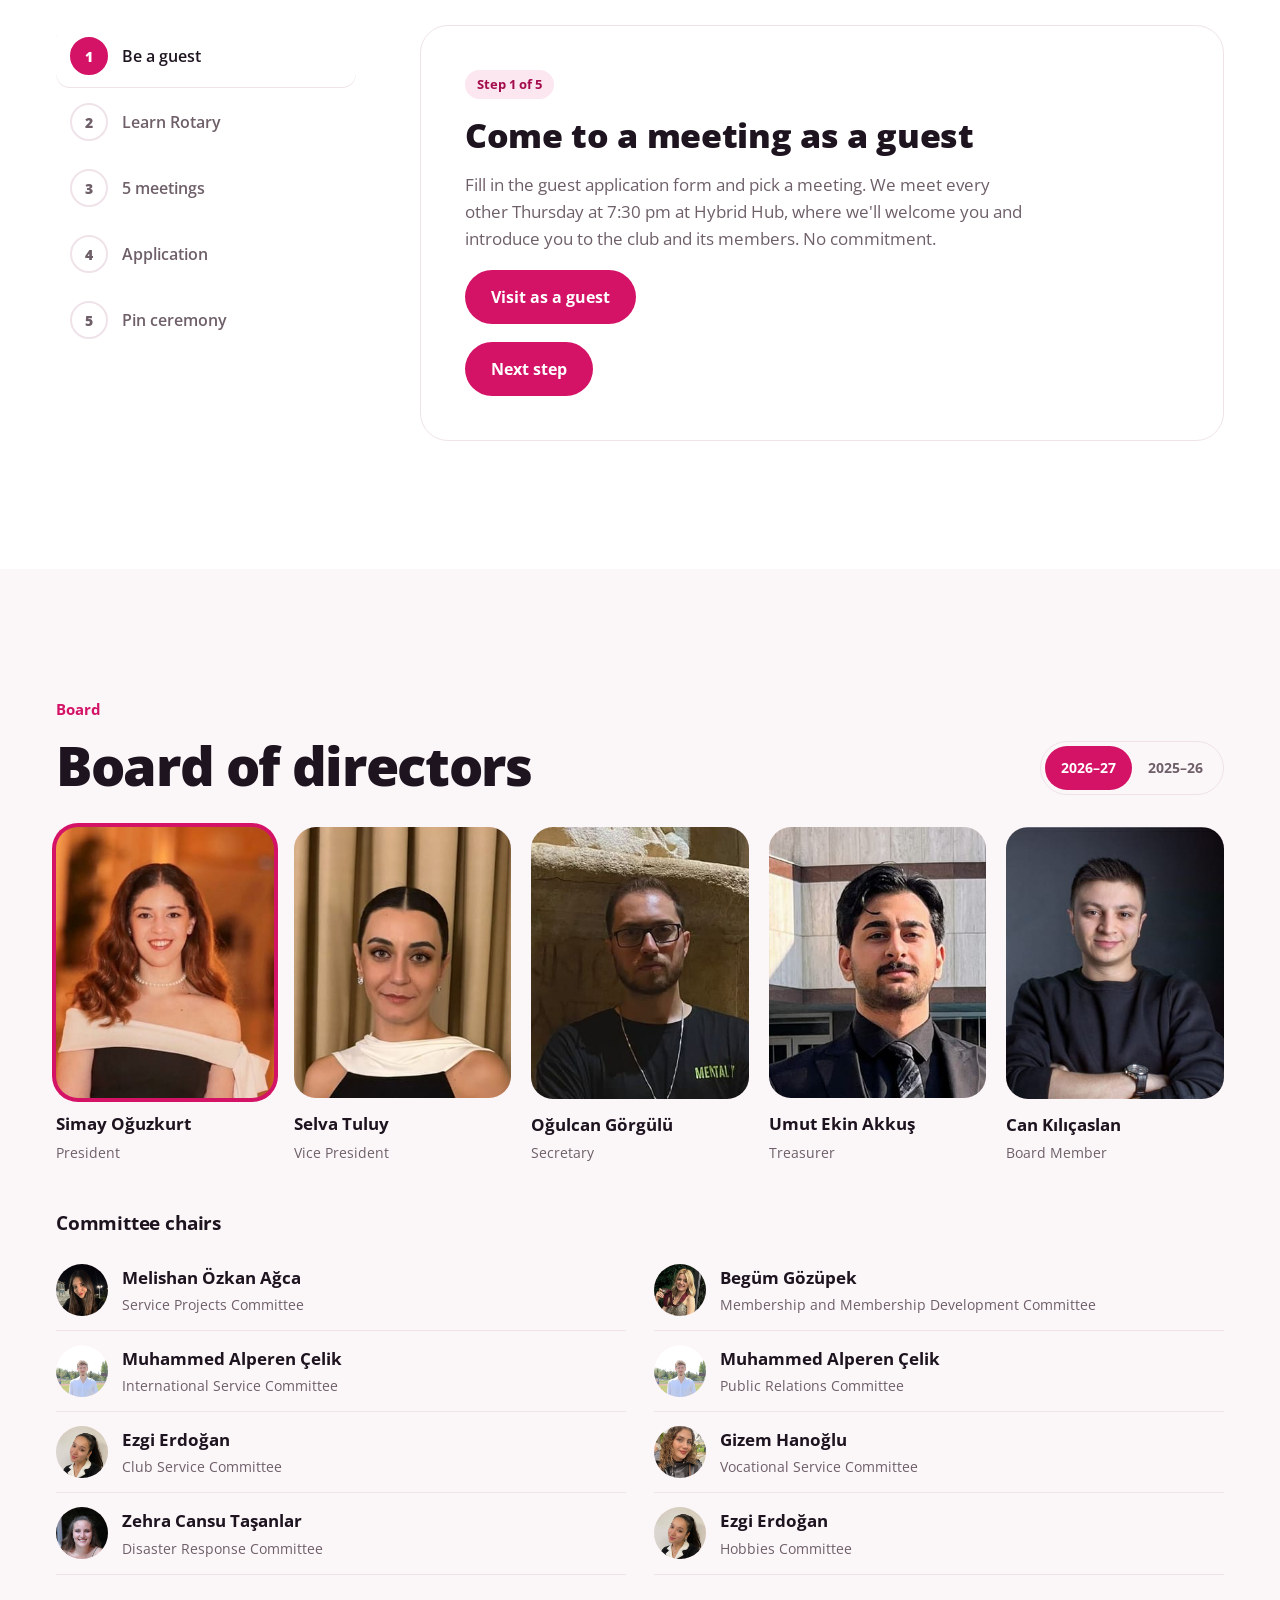
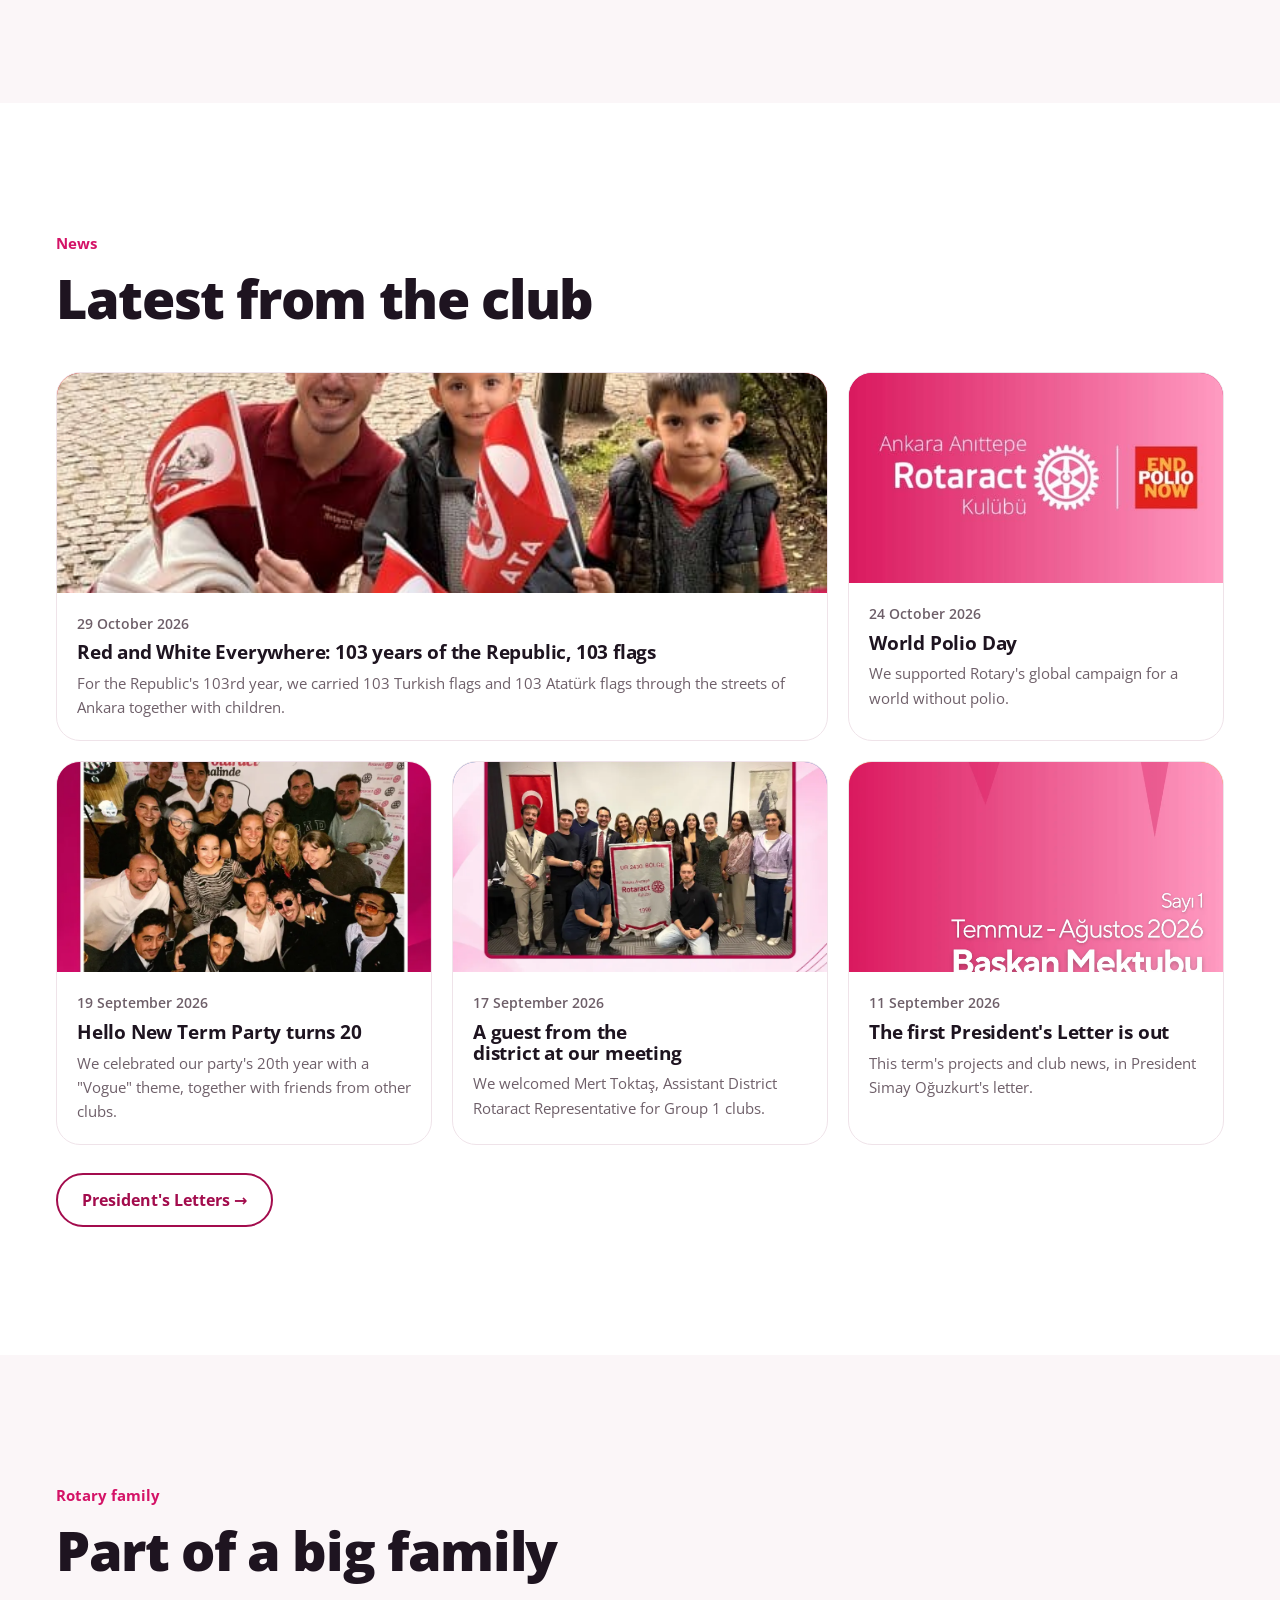
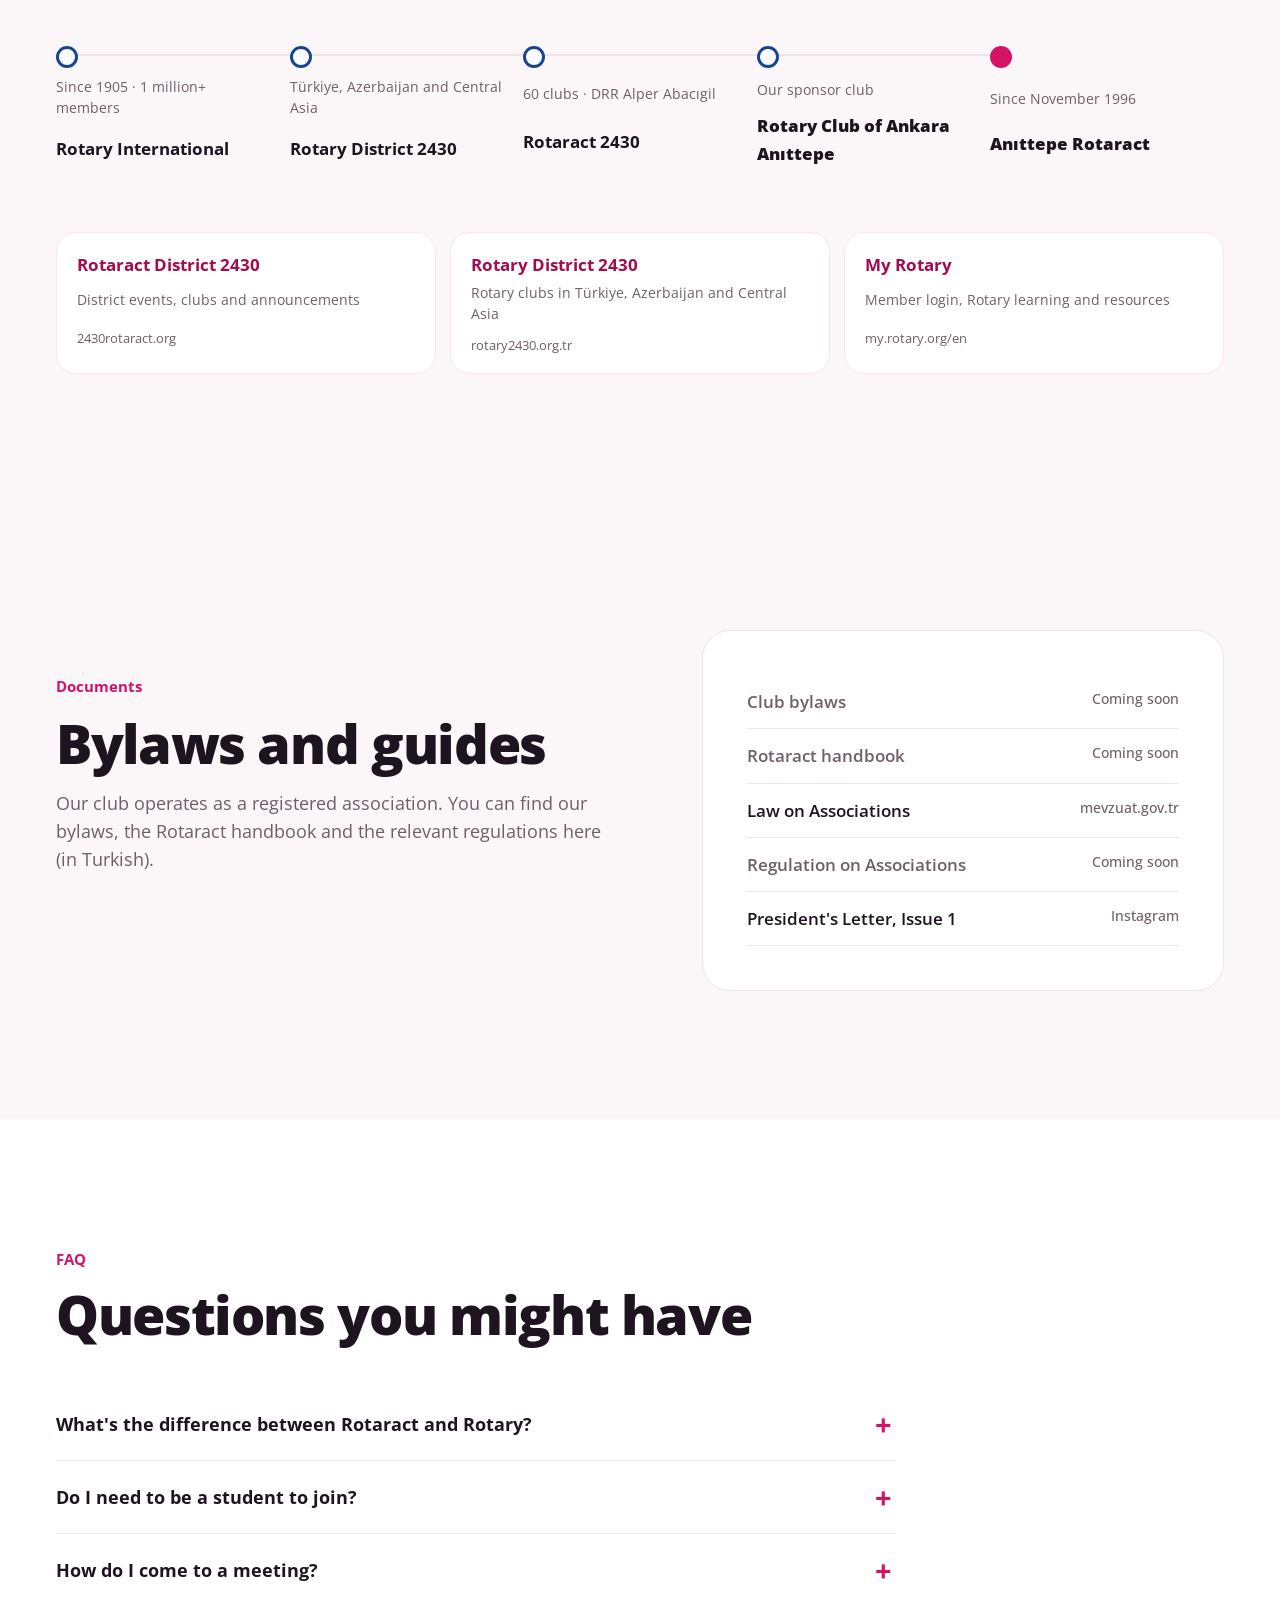
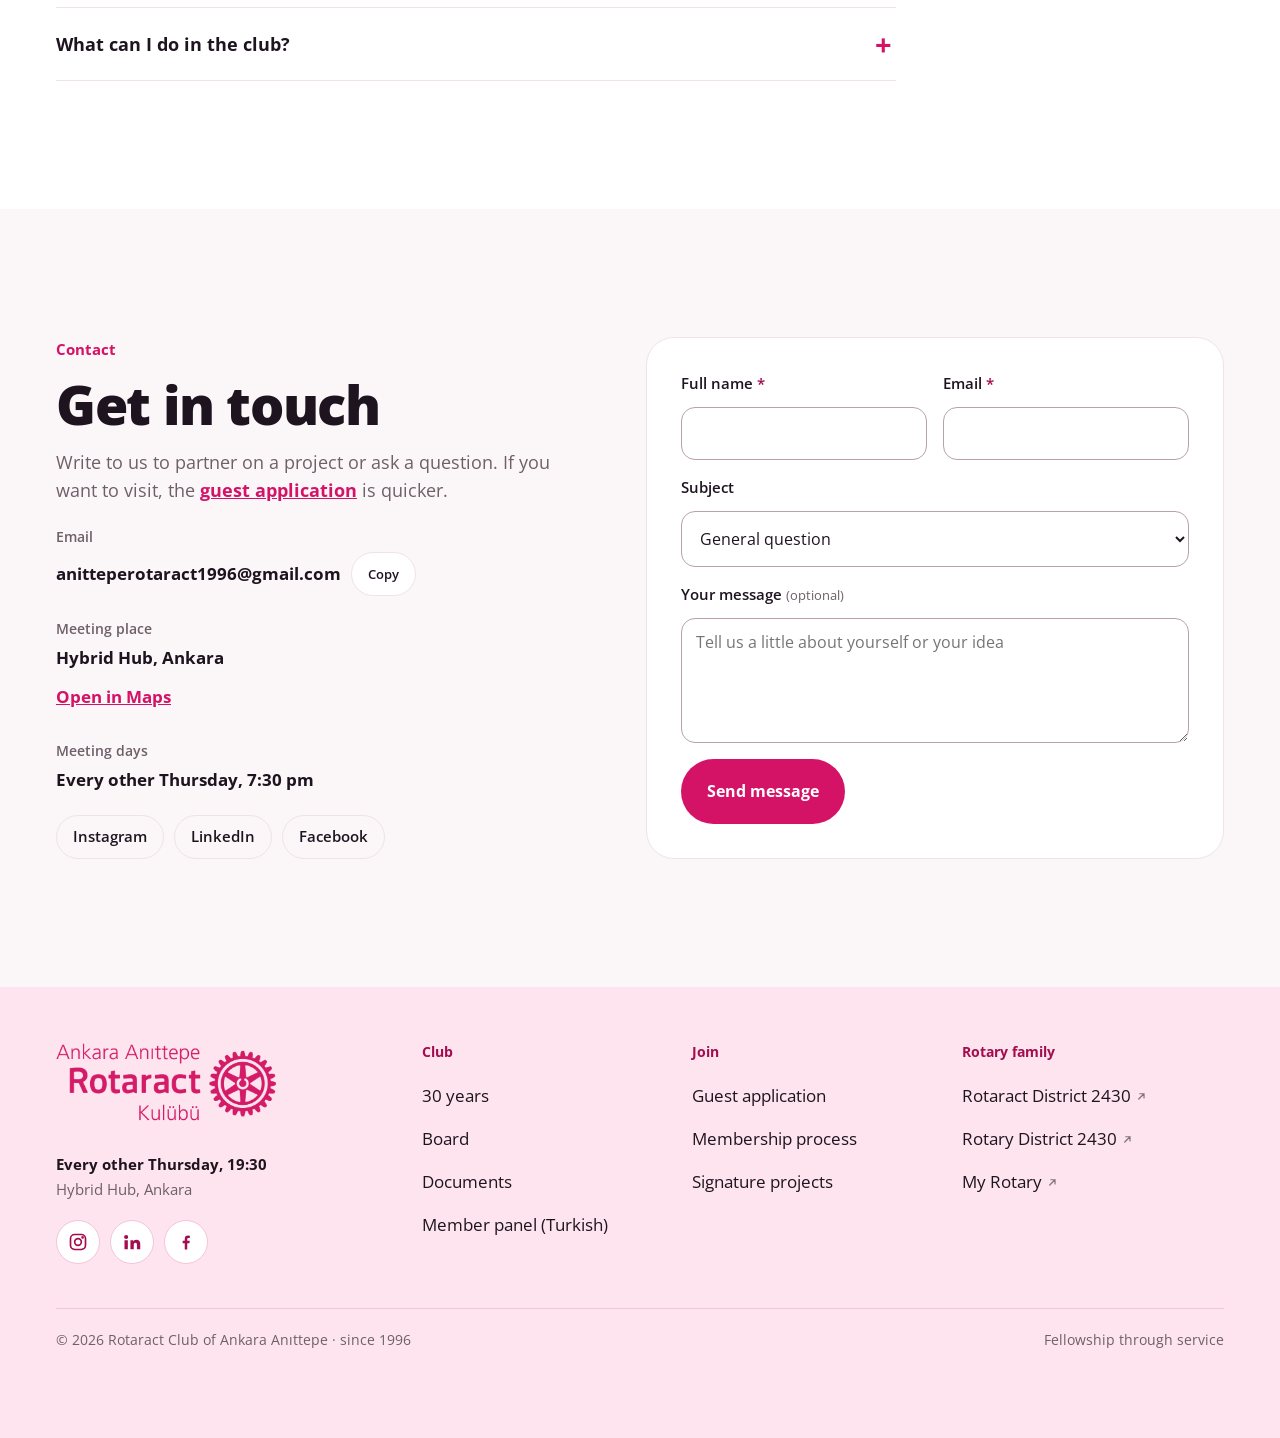
==== commit 0ae0fe68: "Anasayfa komite başkanları panelin komite atamalarından gelir (v32 public_committee_chairs) Co-Autho" ====
--- a/en/index.html
+++ b/en/index.html
@@ -700,6 +700,7 @@
 .f-err{display:block;margin-top:6px;color:#B0083C;font-weight:700;font-size:.86rem}
 .apply-form [aria-invalid="true"],form.cf [aria-invalid="true"]{border-color:#C0103F!important;box-shadow:0 0 0 3px rgba(192,16,63,.15)}
 @media (min-width:1201px){.fab,.fab-login{display:none}}
+.mini-ini{display:inline-flex;align-items:center;justify-content:center;font-weight:700;font-size:.8rem;background:var(--cran-soft,#FCE6EF);color:var(--cran-deep,#A30C4D)}
 </style>
 
 <div class="progress" id="progress" aria-hidden="true"></div>
@@ -1447,3 +1448,25 @@
     }).catch(function(){});
 })();
 </script>
+<script>
+/* Komite başkanları: üye panelindeki komite atamalarından gelir (panelde görev değişince burası da değişir).
+   Panele ulaşılamazsa sayfadaki hazır liste kalır. Atanmamış komite gösterilmez. */
+(function(){
+  var ul=document.querySelector('.committees[data-term="2026"] ul.cm');
+  if(!ul||!window.fetch)return;
+  var ORDER=["hizmet","uyelik","uluslararasi","pr","kulup","meslek","afet","hobi","interact"];
+  var L={"hizmet":"Service Projects Committee","uyelik":"Membership and Membership Development Committee","uluslararasi":"International Service Committee","pr":"Public Relations Committee","kulup":"Club Service Committee","meslek":"Vocational Service Committee","afet":"Disaster Response Committee","hobi":"Hobbies Committee","interact":"Interact Committee"};
+  function esc(s){return String(s==null?"":s).replace(/[&<>"']/g,function(c){return{"&":"&amp;","<":"&lt;",">":"&gt;",'"':"&quot;","'":"&#39;"}[c]})}
+  function ini(n){return String(n||"?").trim().split(/\s+/).map(function(w){return w[0]}).slice(0,2).join("").toLocaleUpperCase("tr")}
+  fetch("https://fyjcgfbooajuljebxnil.supabase.co/rest/v1/rpc/public_committee_chairs",{method:"POST",headers:{"Content-Type":"application/json",apikey:"sb_publishable_HmlR3dKiWqbTJ1id363IDA_OIsC6GhP",Authorization:"Bearer sb_publishable_HmlR3dKiWqbTJ1id363IDA_OIsC6GhP"},body:"{}"})
+    .then(function(r){return r.ok?r.json():null}).then(function(rows){
+      if(!Array.isArray(rows))return;
+      var items=[];
+      ORDER.forEach(function(k){rows.filter(function(r){return r.role===k}).forEach(function(r){
+        var ph=/^https?:/.test(r.photo_url||"")?'<img class="mini" src="'+esc(r.photo_url)+'" alt="" loading="lazy">':'<span class="mini mini-ini" aria-hidden="true">'+esc(ini(r.full_name))+'</span>';
+        items.push('<li>'+ph+'<div><b>'+esc(r.full_name)+'</b><span>'+esc(L[k])+'</span></div></li>');
+      })});
+      if(items.length)ul.innerHTML=items.join("");
+    }).catch(function(){});
+})();
+</script>
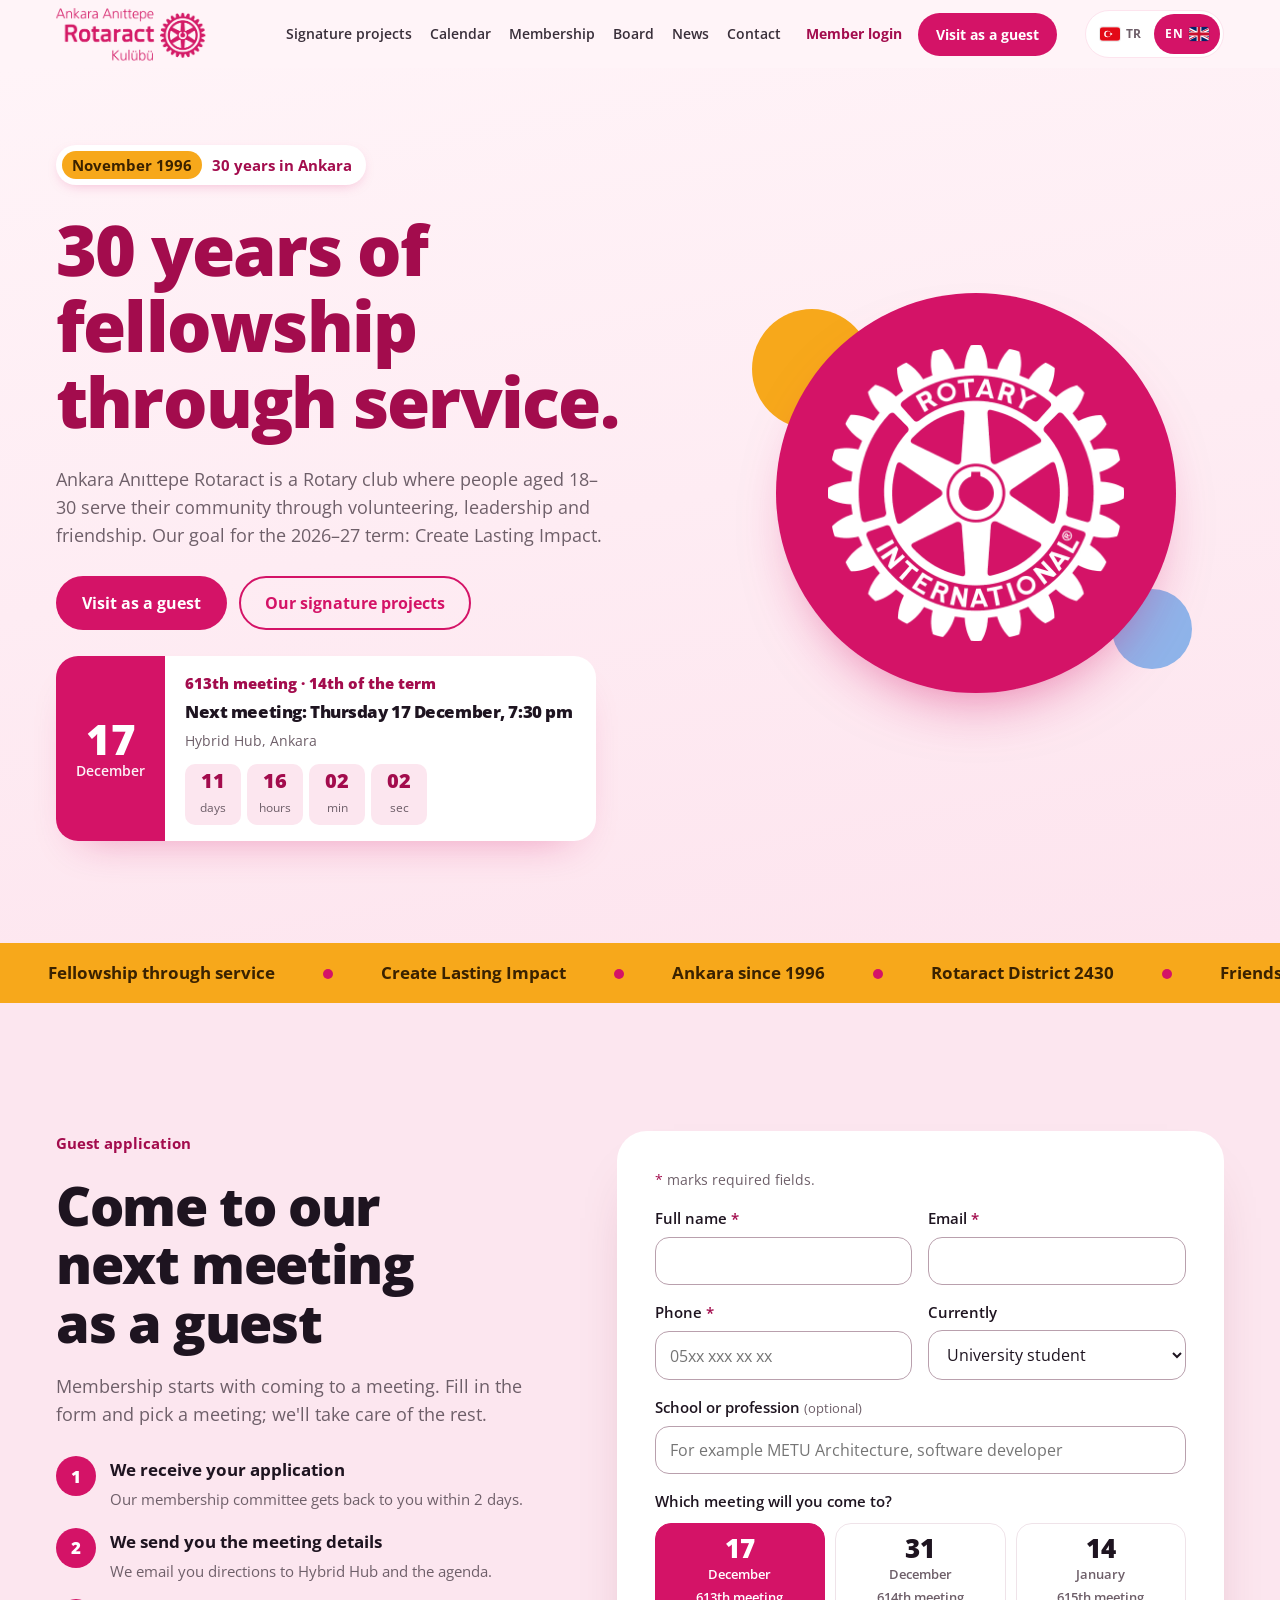
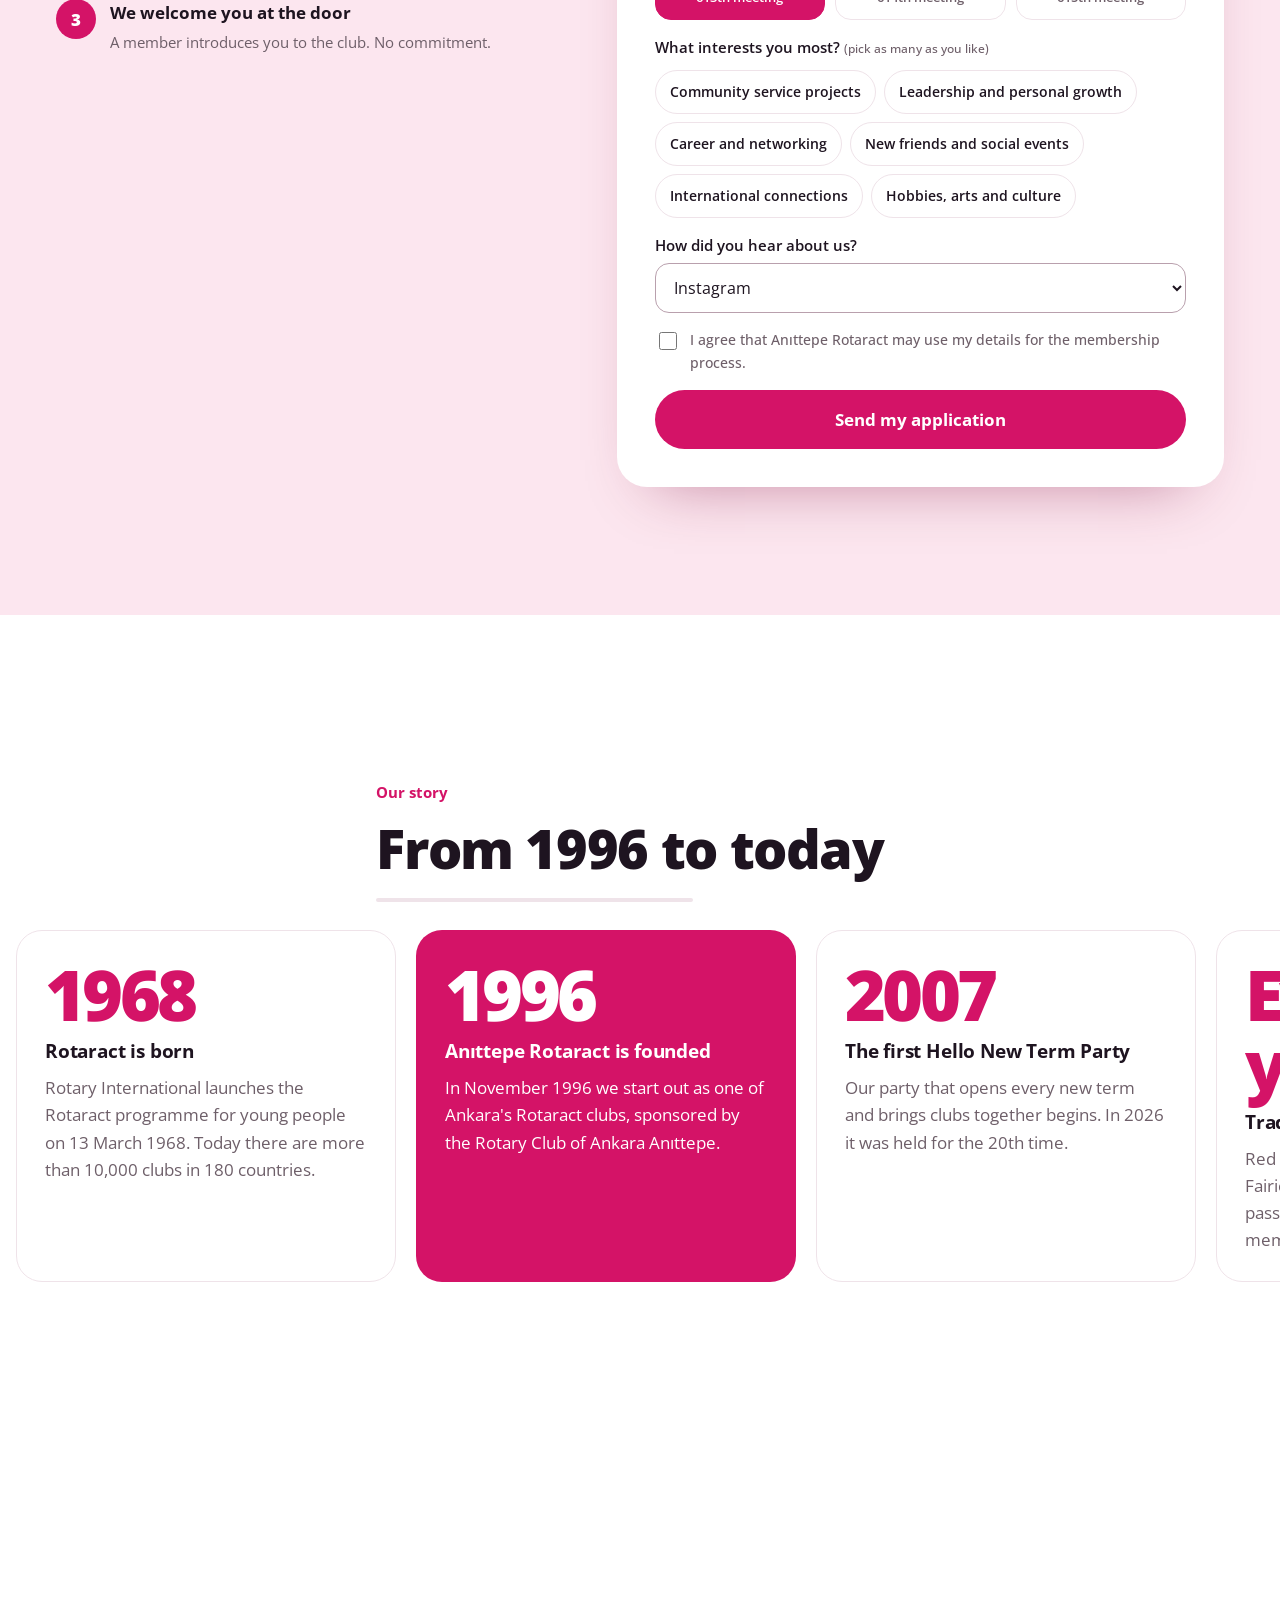
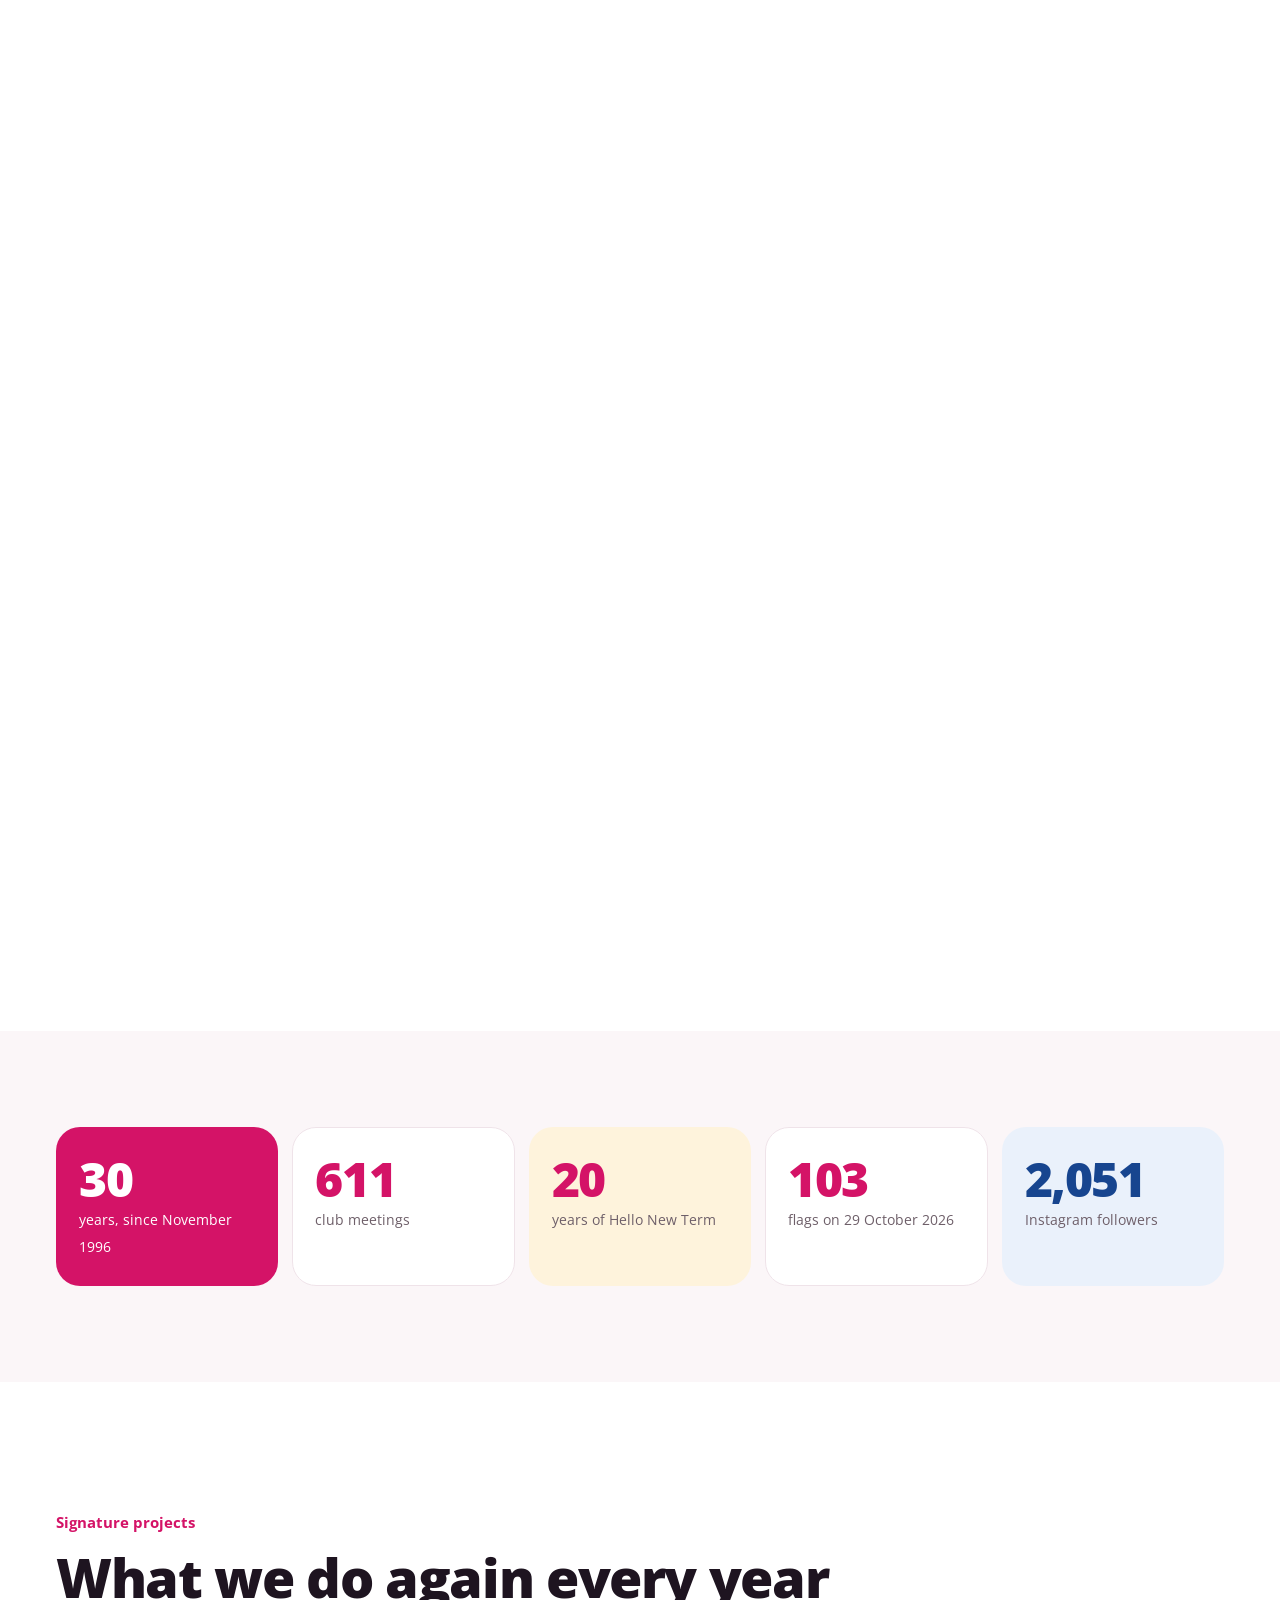
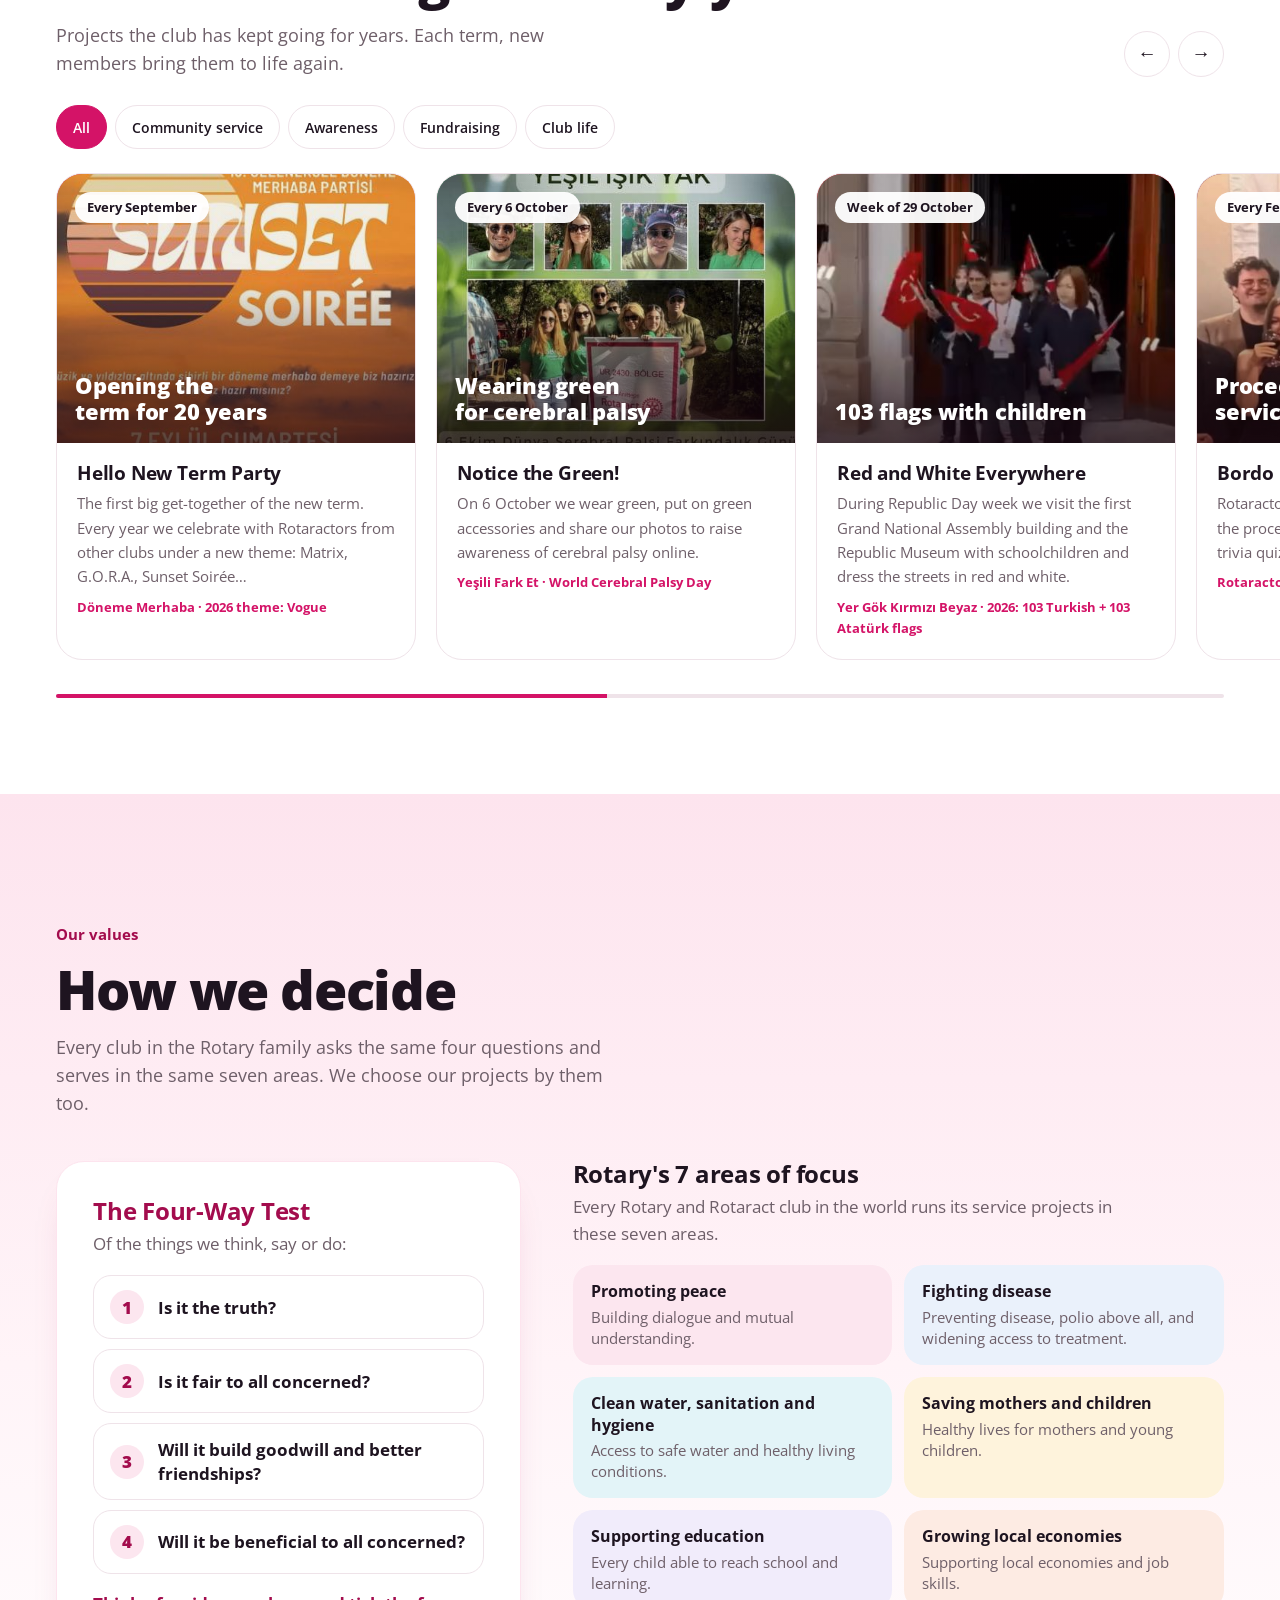
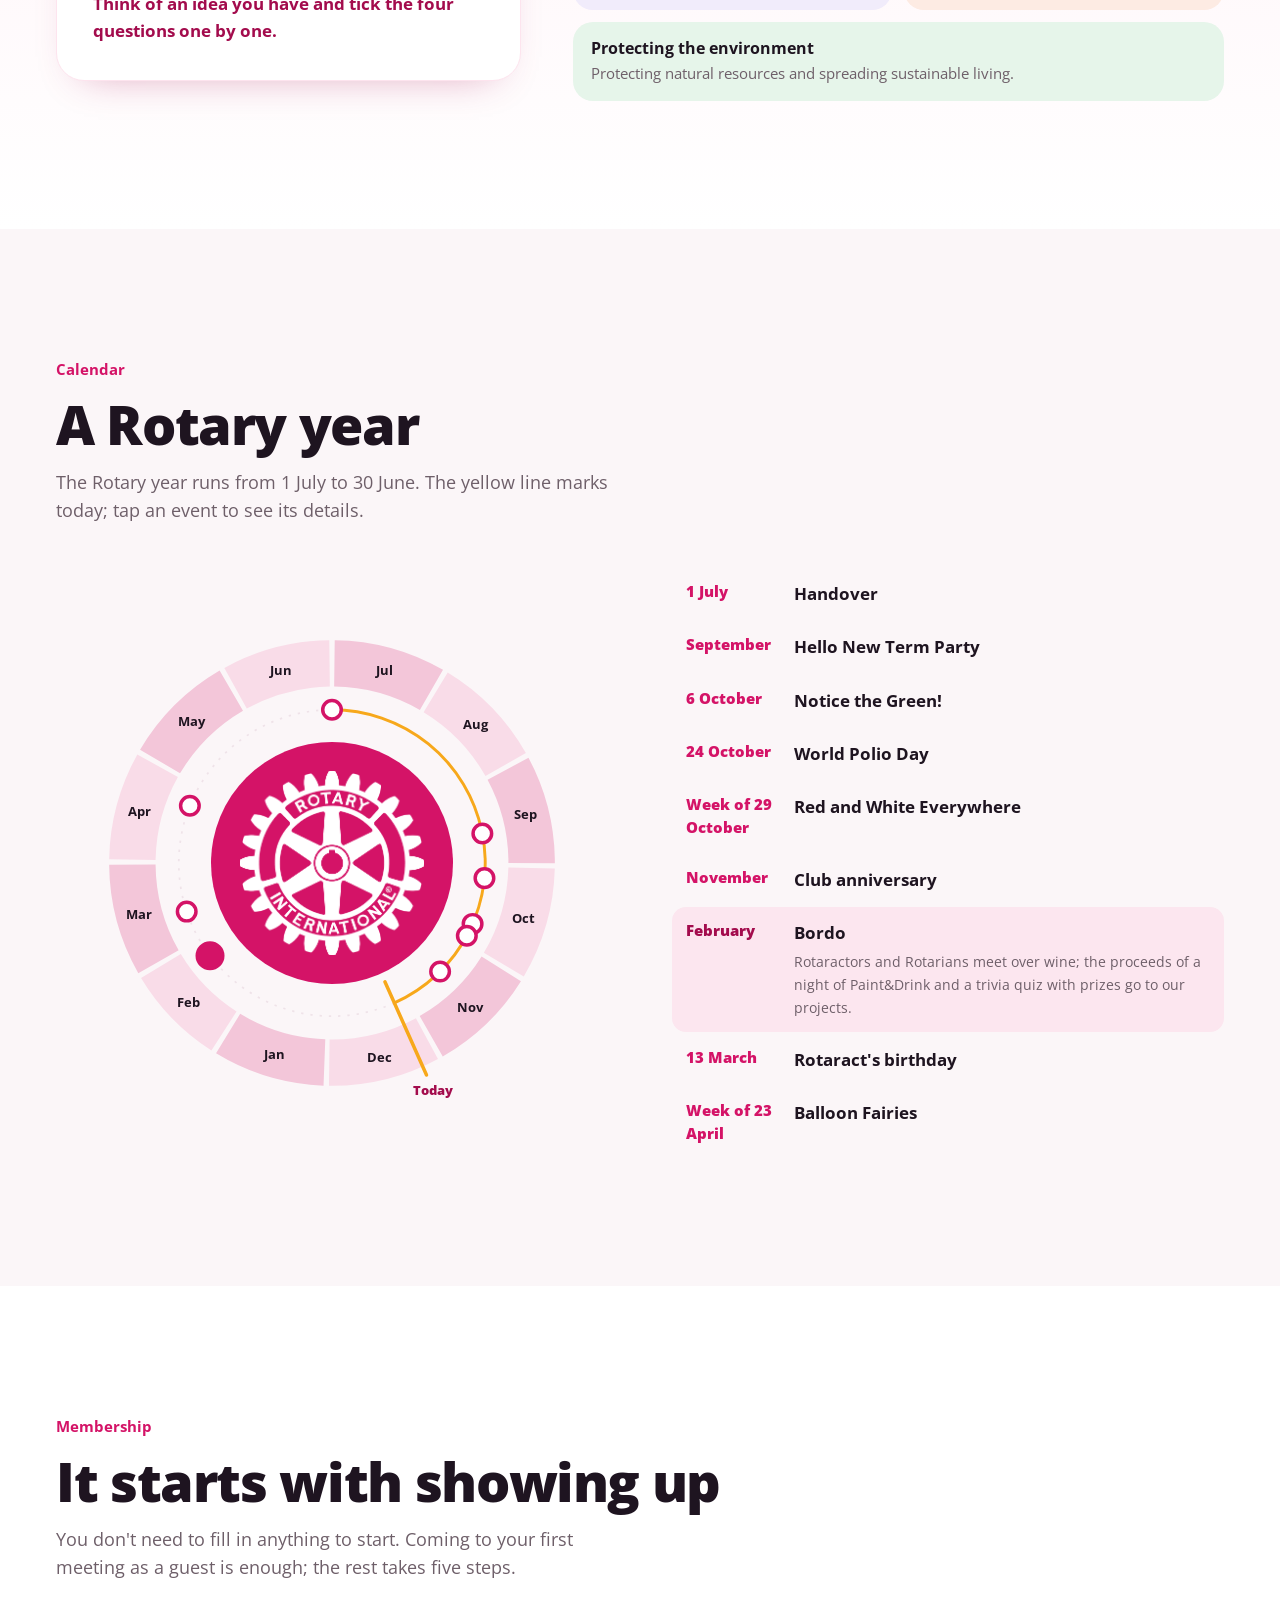
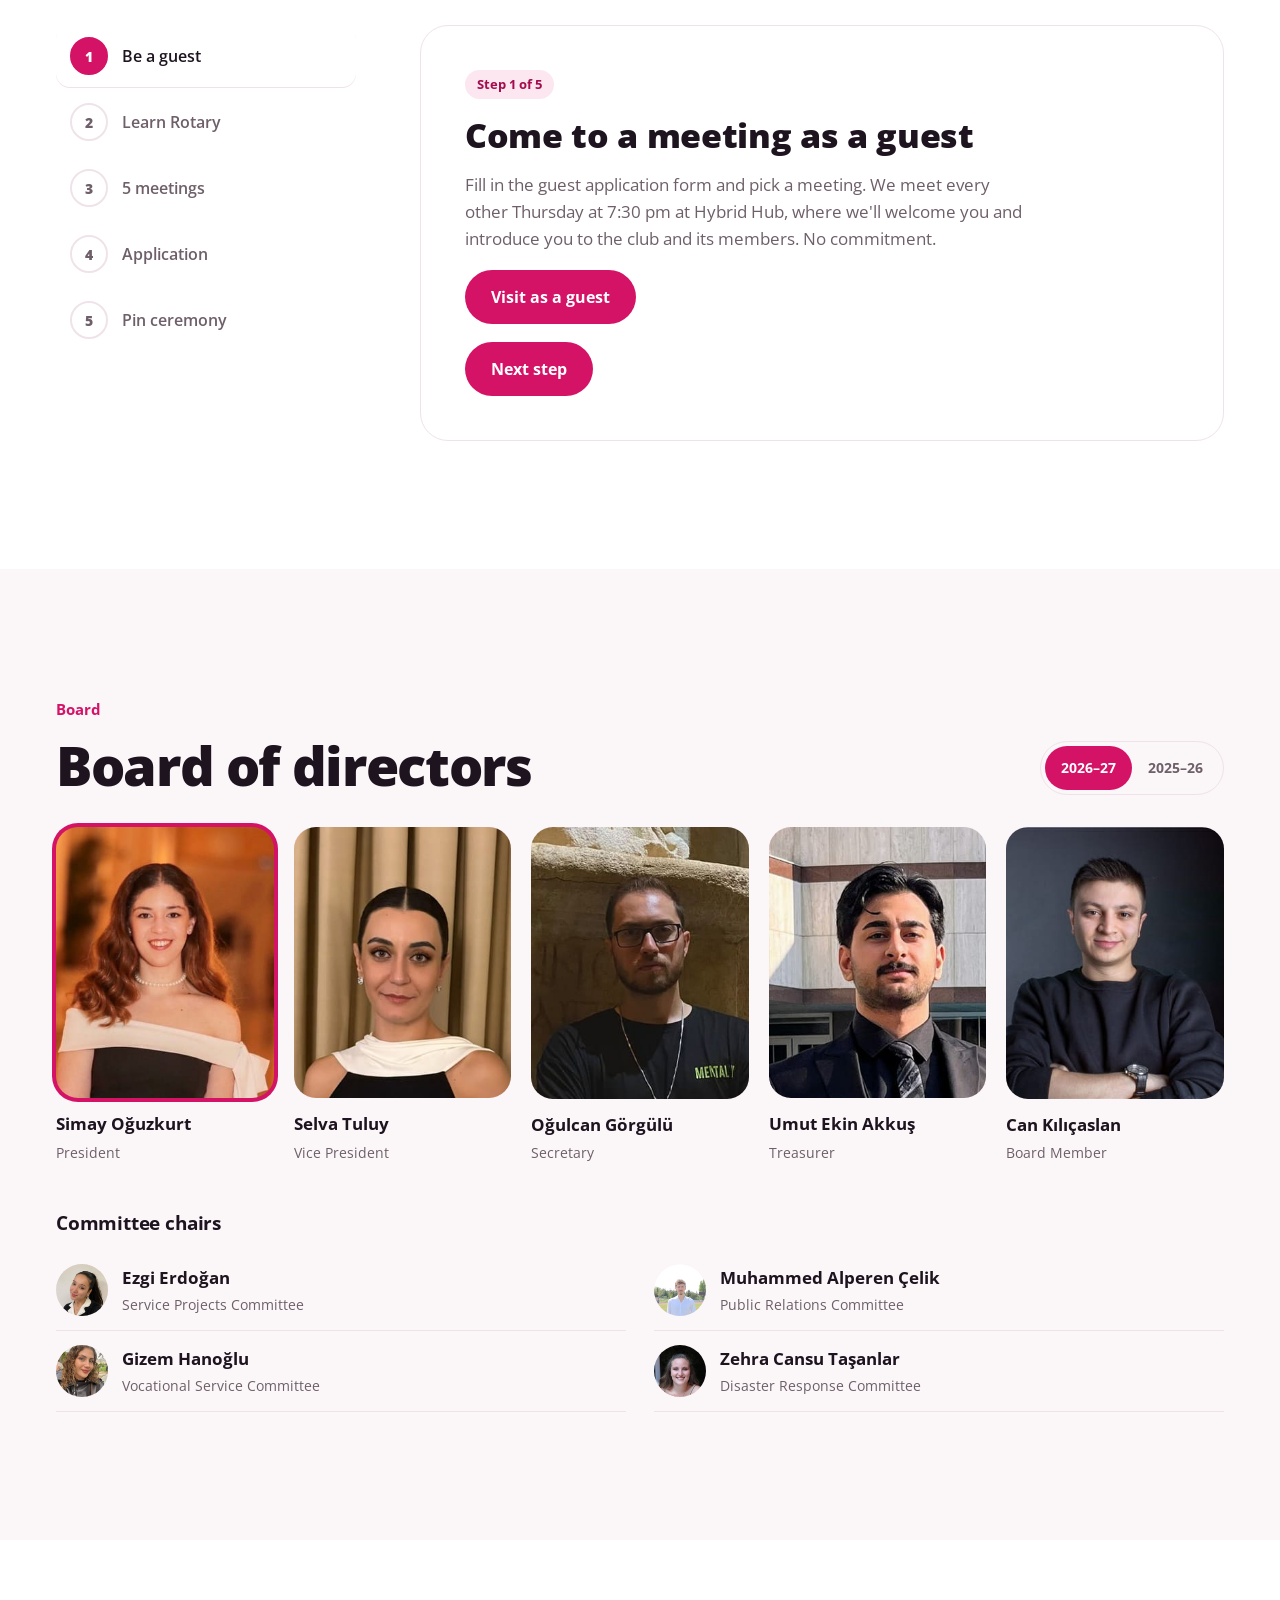
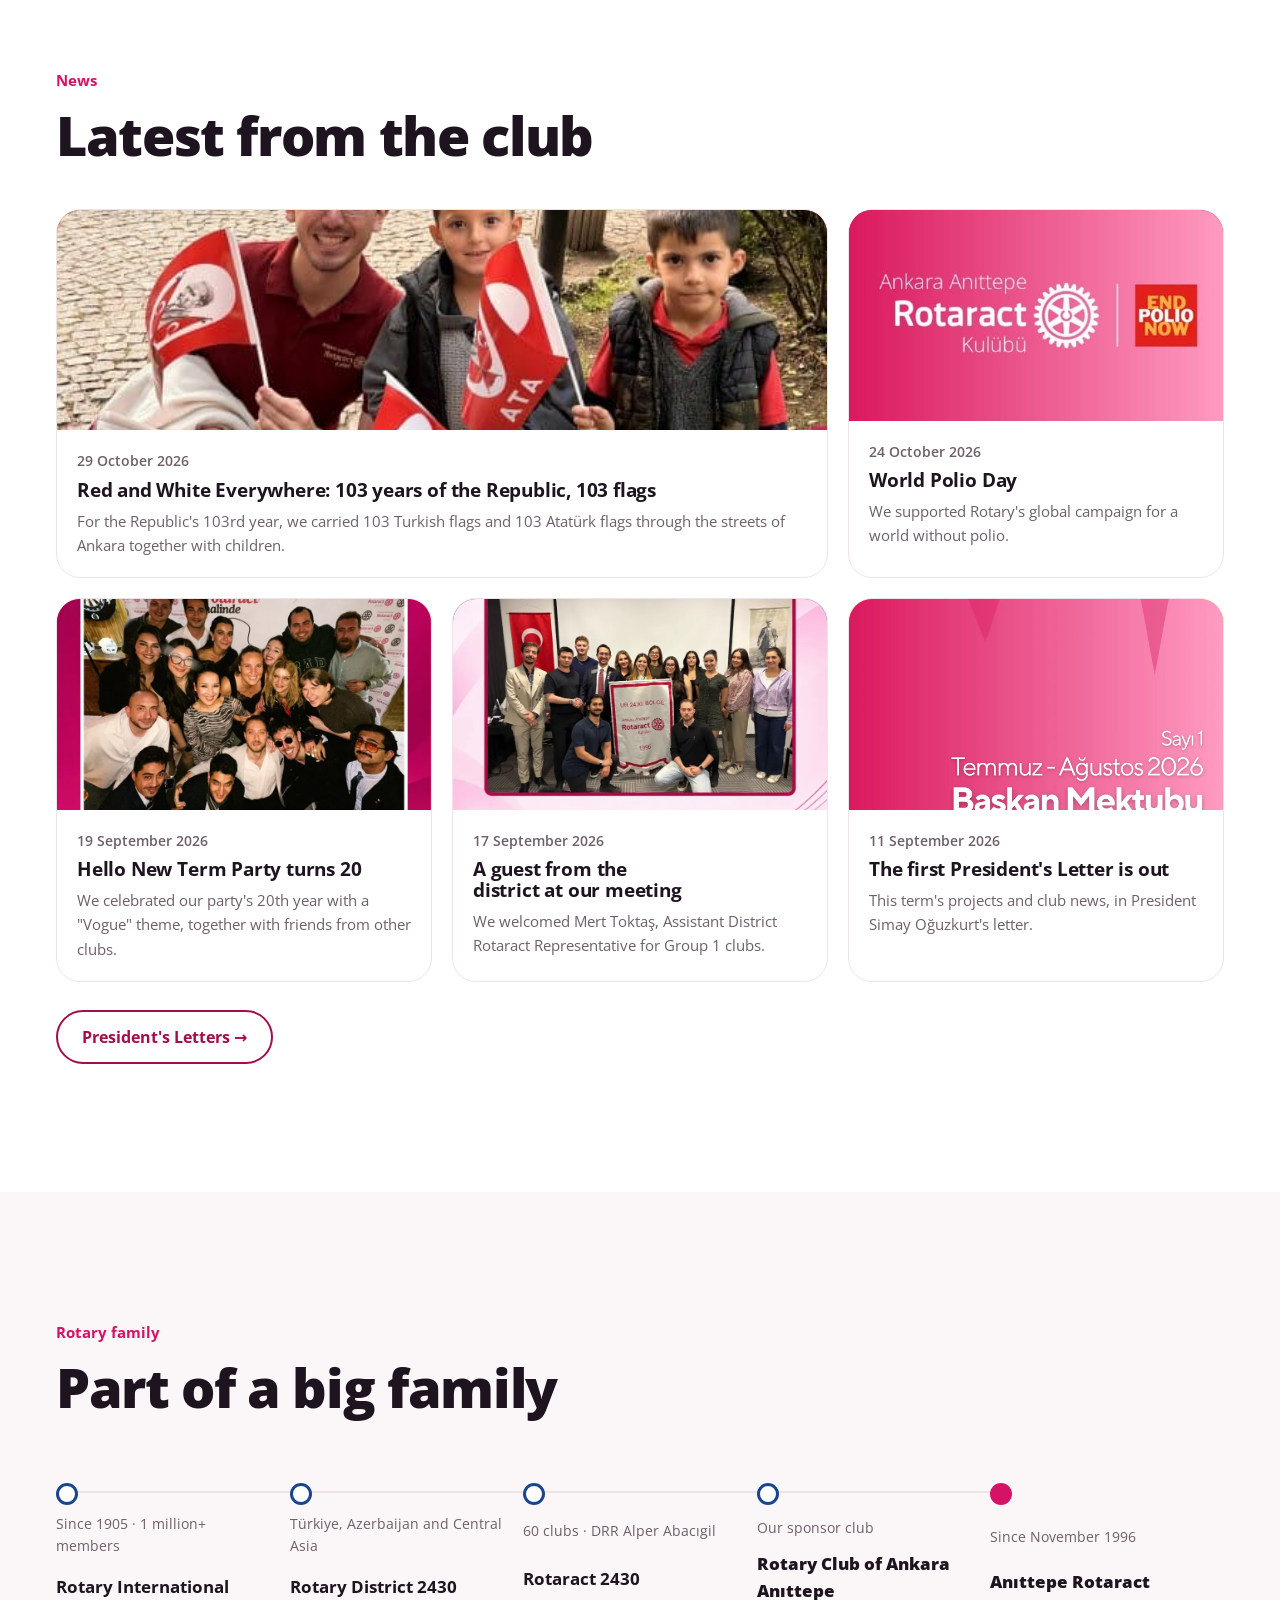
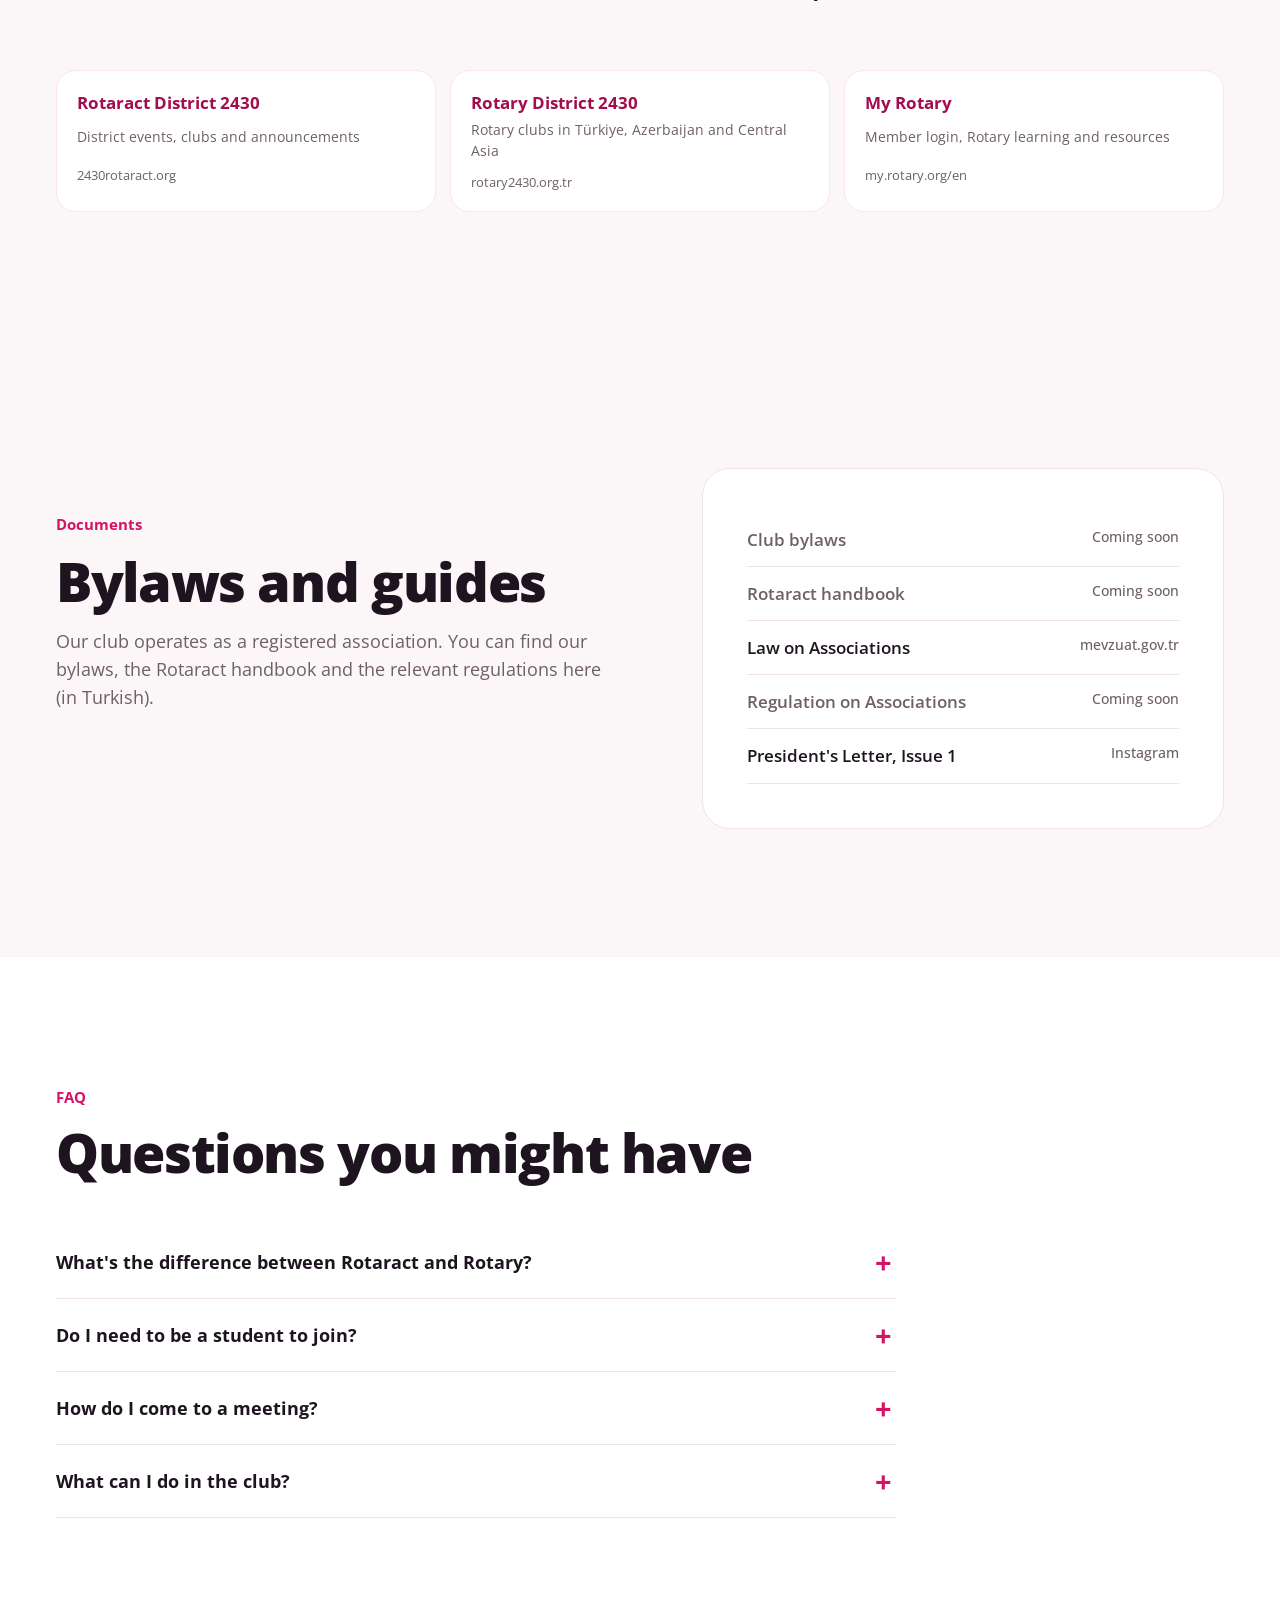
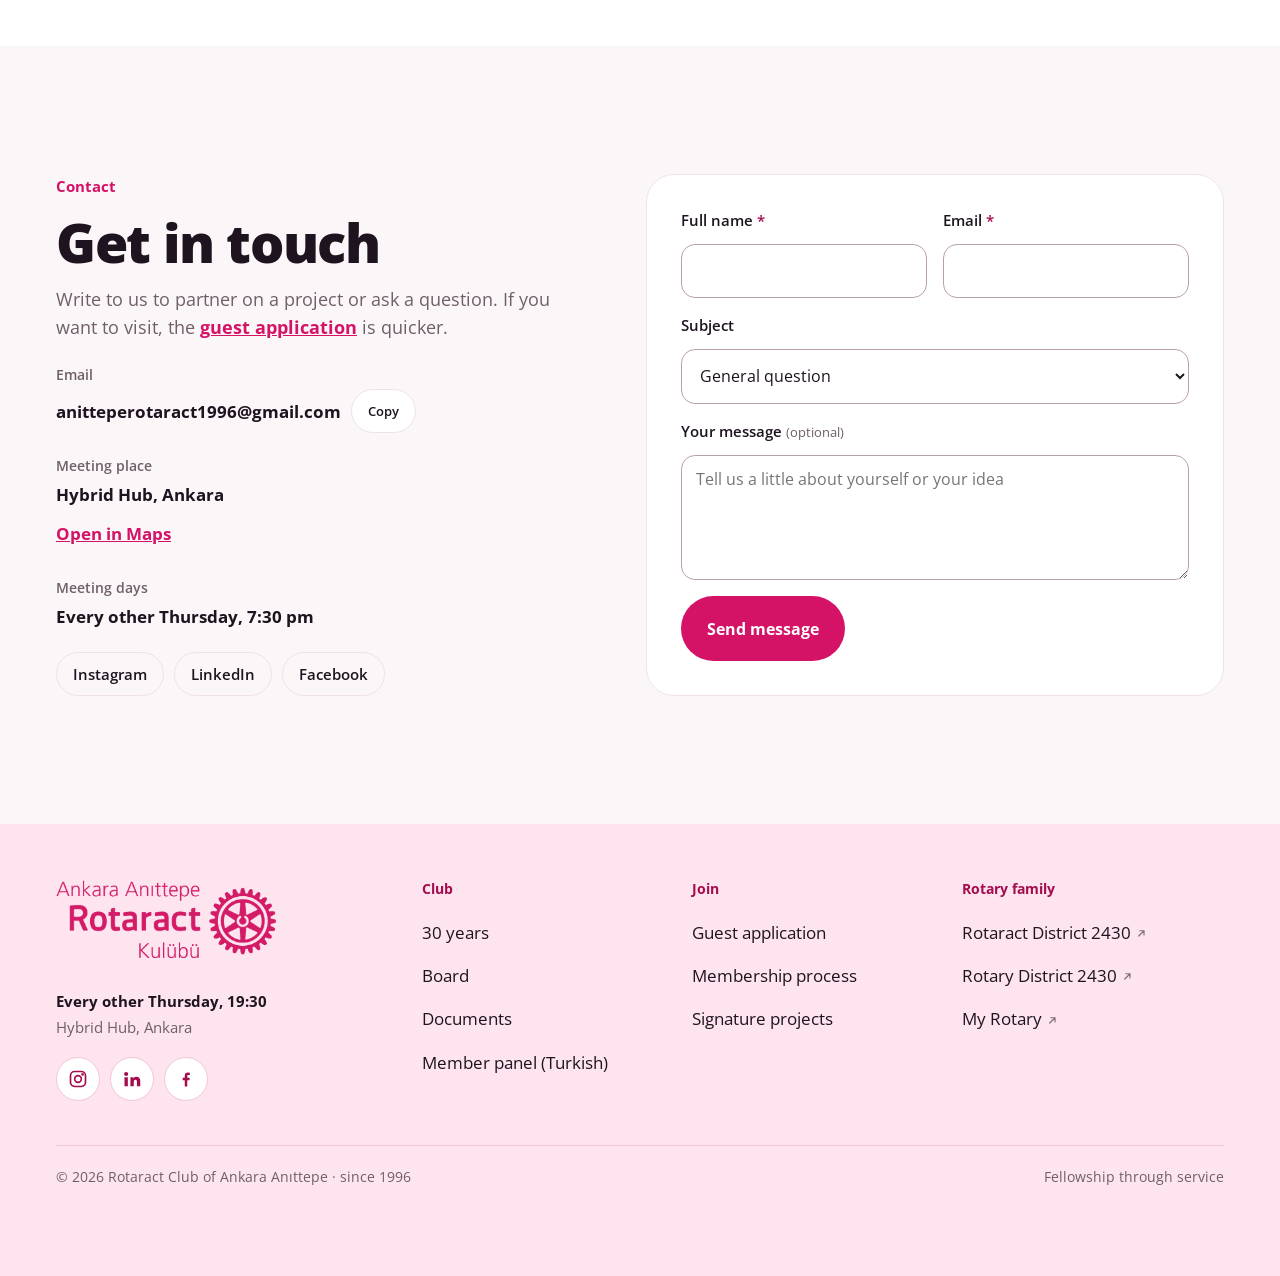
==== commit 7fd9f325: "Anasayfa komite listesi: panel verisi gelene kadar gizli, yedek liste güncel atamalarla aynı (yanıp " ====
--- a/en/index.html
+++ b/en/index.html
@@ -701,6 +701,7 @@
 .apply-form [aria-invalid="true"],form.cf [aria-invalid="true"]{border-color:#C0103F!important;box-shadow:0 0 0 3px rgba(192,16,63,.15)}
 @media (min-width:1201px){.fab,.fab-login{display:none}}
 .mini-ini{display:inline-flex;align-items:center;justify-content:center;font-weight:700;font-size:.8rem;background:var(--cran-soft,#FCE6EF);color:var(--cran-deep,#A30C4D)}
+.committees ul.cm[data-live]:not(.ready){visibility:hidden}
 </style>
 
 <div class="progress" id="progress" aria-hidden="true"></div>
@@ -978,7 +979,7 @@
         </div>
       </div>
       <div class="board" data-term="2026"><div class="person lead-p"><div class="avatar"><img src="../assets/uyeler/simay-oguzkurt.jpg" alt="Simay Oğuzkurt" loading="lazy"></div><div><b>Simay Oğuzkurt</b><span>President</span></div></div><div class="person"><div class="avatar"><img src="../assets/uyeler/selva-tuluy.jpg" alt="Selva Tuluy" loading="lazy"></div><div><b>Selva Tuluy</b><span>Vice President</span></div></div><div class="person"><div class="avatar"><img src="../assets/uyeler/ogulcan-gorgulu.jpg" alt="Oğulcan Görgülü" loading="lazy"></div><div><b>Oğulcan Görgülü</b><span>Secretary</span></div></div><div class="person"><div class="avatar"><img src="../assets/uyeler/umut-ekin-akkus.jpg" alt="Umut Ekin Akkuş" loading="lazy"></div><div><b>Umut Ekin Akkuş</b><span>Treasurer</span></div></div><div class="person"><div class="avatar"><img src="../assets/uyeler/can-kilicaslan.jpg" alt="Can Kılıçaslan" loading="lazy"></div><div><b>Can Kılıçaslan</b><span>Board Member</span></div></div></div>
-      <div class="committees" data-term="2026"><h3>Committee chairs</h3><ul class="cm"><li><img class="mini" src="../assets/uyeler/melishan-ozkan-agca.jpg" alt="" loading="lazy"><div><b>Melishan Özkan Ağca</b><span>Service Projects Committee</span></div></li><li><img class="mini" src="../assets/uyeler/begum-gozupek.jpg" alt="" loading="lazy"><div><b>Begüm Gözüpek</b><span>Membership and Membership Development Committee</span></div></li><li><img class="mini" src="../assets/uyeler/muhammed-alperen-celik.jpg" alt="" loading="lazy"><div><b>Muhammed Alperen Çelik</b><span>International Service Committee</span></div></li><li><img class="mini" src="../assets/uyeler/muhammed-alperen-celik.jpg" alt="" loading="lazy"><div><b>Muhammed Alperen Çelik</b><span>Public Relations Committee</span></div></li><li><img class="mini" src="../assets/uyeler/ezgi-erdogan.jpg" alt="" loading="lazy"><div><b>Ezgi Erdoğan</b><span>Club Service Committee</span></div></li><li><img class="mini" src="../assets/uyeler/gizem-hanoglu.jpg" alt="" loading="lazy"><div><b>Gizem Hanoğlu</b><span>Vocational Service Committee</span></div></li><li><img class="mini" src="../assets/uyeler/zehra-cansu-tasanlar.jpg" alt="" loading="lazy"><div><b>Zehra Cansu Taşanlar</b><span>Disaster Response Committee</span></div></li><li><img class="mini" src="../assets/uyeler/ezgi-erdogan.jpg" alt="" loading="lazy"><div><b>Ezgi Erdoğan</b><span>Hobbies Committee</span></div></li></ul></div>
+      <div class="committees" data-term="2026"><h3>Committee chairs</h3><ul class="cm" data-live><li><img class="mini" src="../assets/uyeler/ezgi-erdogan.jpg" alt="" loading="lazy"><div><b>Ezgi Erdoğan</b><span>Service Projects Committee</span></div></li><li><img class="mini" src="../assets/uyeler/muhammed-alperen-celik.jpg" alt="" loading="lazy"><div><b>Muhammed Alperen Çelik</b><span>Public Relations Committee</span></div></li><li><img class="mini" src="../assets/uyeler/gizem-hanoglu.jpg" alt="" loading="lazy"><div><b>Gizem Hanoğlu</b><span>Vocational Service Committee</span></div></li><li><img class="mini" src="../assets/uyeler/zehra-cansu-tasanlar.jpg" alt="" loading="lazy"><div><b>Zehra Cansu Taşanlar</b><span>Disaster Response Committee</span></div></li></ul></div>
       <div class="board" data-term="2025" hidden><div class="person lead-p"><div class="avatar"><img src="../assets/uyeler/can-kilicaslan.jpg" alt="Can Kılıçaslan" loading="lazy"></div><div><b>Can Kılıçaslan</b><span>President</span></div></div><div class="person"><div class="avatar"><img src="../assets/uyeler/metehan-can-cirak.jpg" alt="Metehan Can Çırak" loading="lazy"></div><div><b>Metehan Can Çırak</b><span>Vice President</span></div></div><div class="person"><div class="avatar"><img src="../assets/uyeler/selva-tuluy.jpg" alt="Selva Tuluy" loading="lazy"></div><div><b>Selva Tuluy</b><span>Secretary</span></div></div><div class="person"><div class="avatar"><img src="../assets/uyeler/simay-oguzkurt.jpg" alt="Simay Oğuzkurt" loading="lazy"></div><div><b>Simay Oğuzkurt</b><span>Treasurer</span></div></div><div class="person"><div class="avatar"><img src="../assets/uyeler/begum-gozupek.jpg" alt="Begüm Gözüpek" loading="lazy"></div><div><b>Begüm Gözüpek</b><span>Immediate Past President</span></div></div></div>
       <div class="committees" data-term="2025" hidden></div>
     </div>
@@ -1453,7 +1454,10 @@
    Panele ulaşılamazsa sayfadaki hazır liste kalır. Atanmamış komite gösterilmez. */
 (function(){
   var ul=document.querySelector('.committees[data-term="2026"] ul.cm');
-  if(!ul||!window.fetch)return;
+  if(!ul)return;
+  var ready=function(){ul.classList.add("ready")};
+  setTimeout(ready,2500);
+  if(!window.fetch){ready();return;}
   var ORDER=["hizmet","uyelik","uluslararasi","pr","kulup","meslek","afet","hobi","interact"];
   var L={"hizmet":"Service Projects Committee","uyelik":"Membership and Membership Development Committee","uluslararasi":"International Service Committee","pr":"Public Relations Committee","kulup":"Club Service Committee","meslek":"Vocational Service Committee","afet":"Disaster Response Committee","hobi":"Hobbies Committee","interact":"Interact Committee"};
   function esc(s){return String(s==null?"":s).replace(/[&<>"']/g,function(c){return{"&":"&amp;","<":"&lt;",">":"&gt;",'"':"&quot;","'":"&#39;"}[c]})}
@@ -1467,6 +1471,6 @@
         items.push('<li>'+ph+'<div><b>'+esc(r.full_name)+'</b><span>'+esc(L[k])+'</span></div></li>');
       })});
       if(items.length)ul.innerHTML=items.join("");
-    }).catch(function(){});
+    }).catch(function(){}).then(ready);
 })();
 </script>
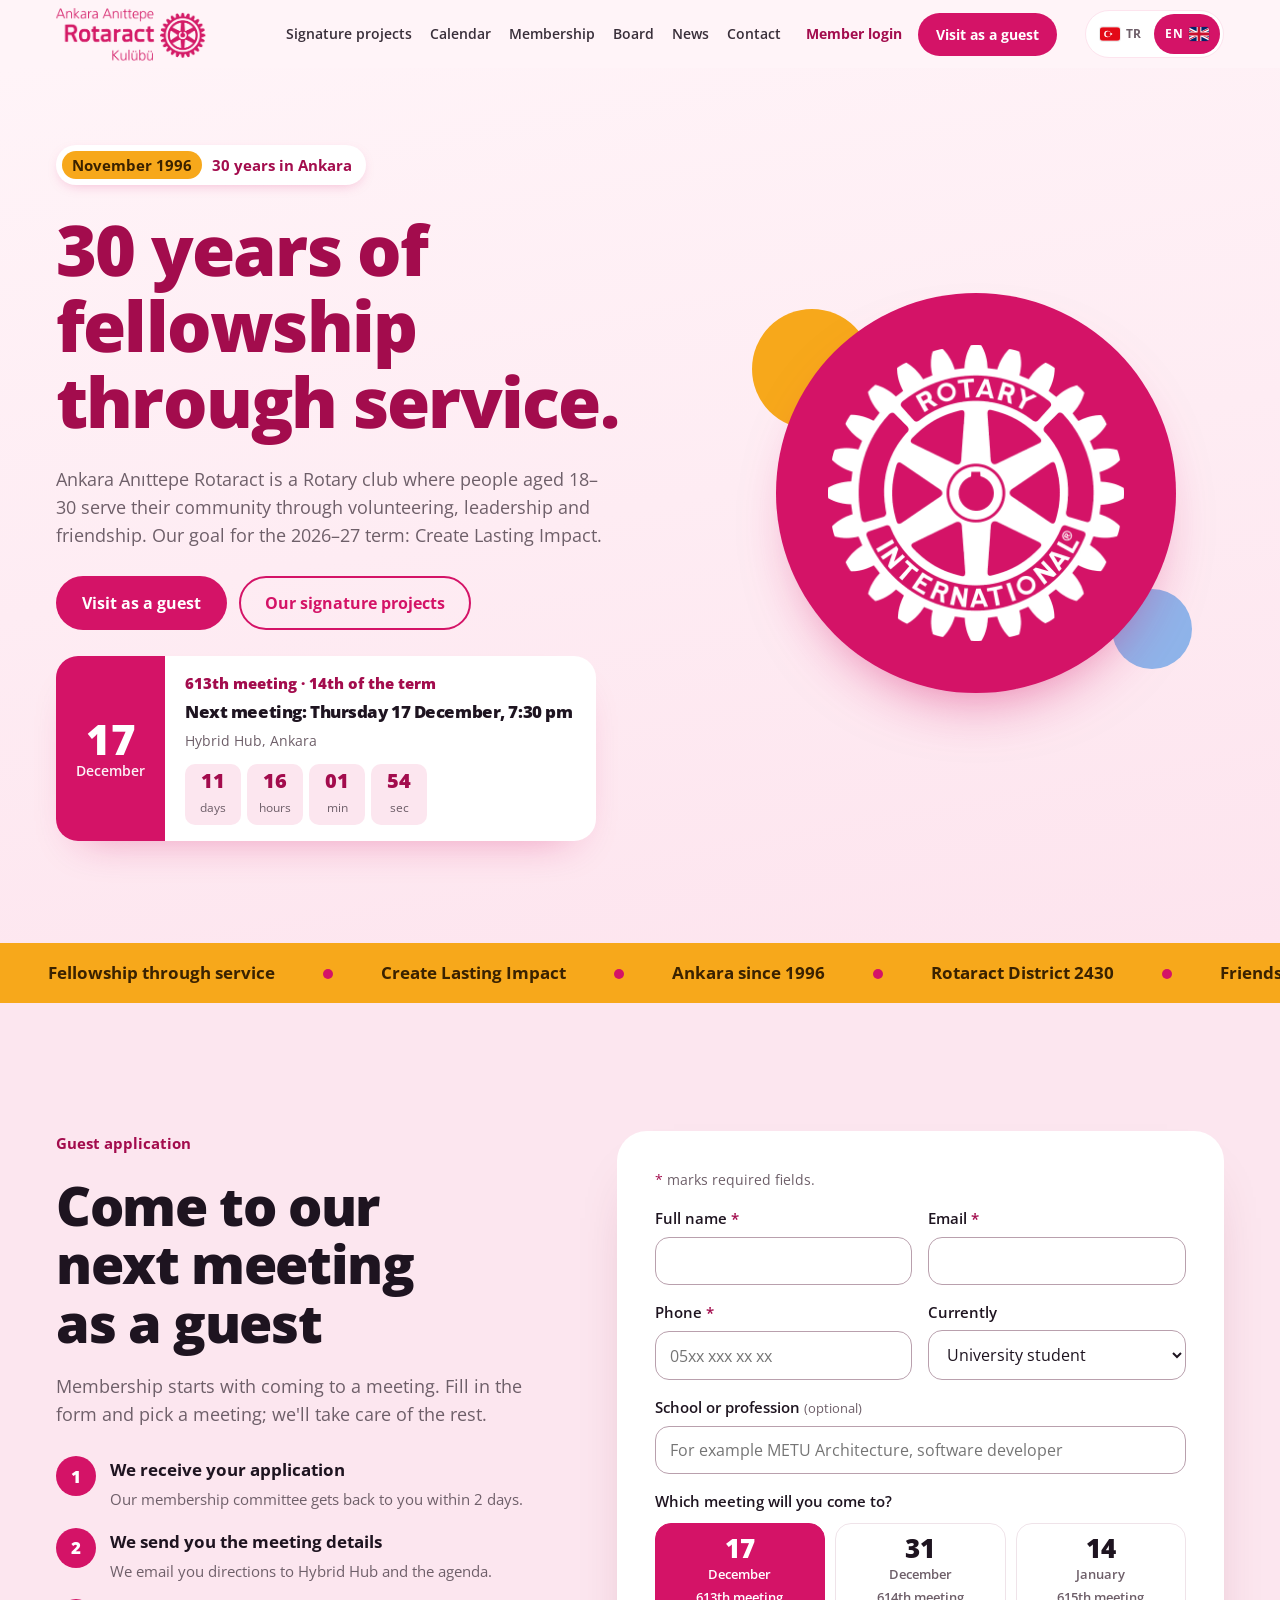
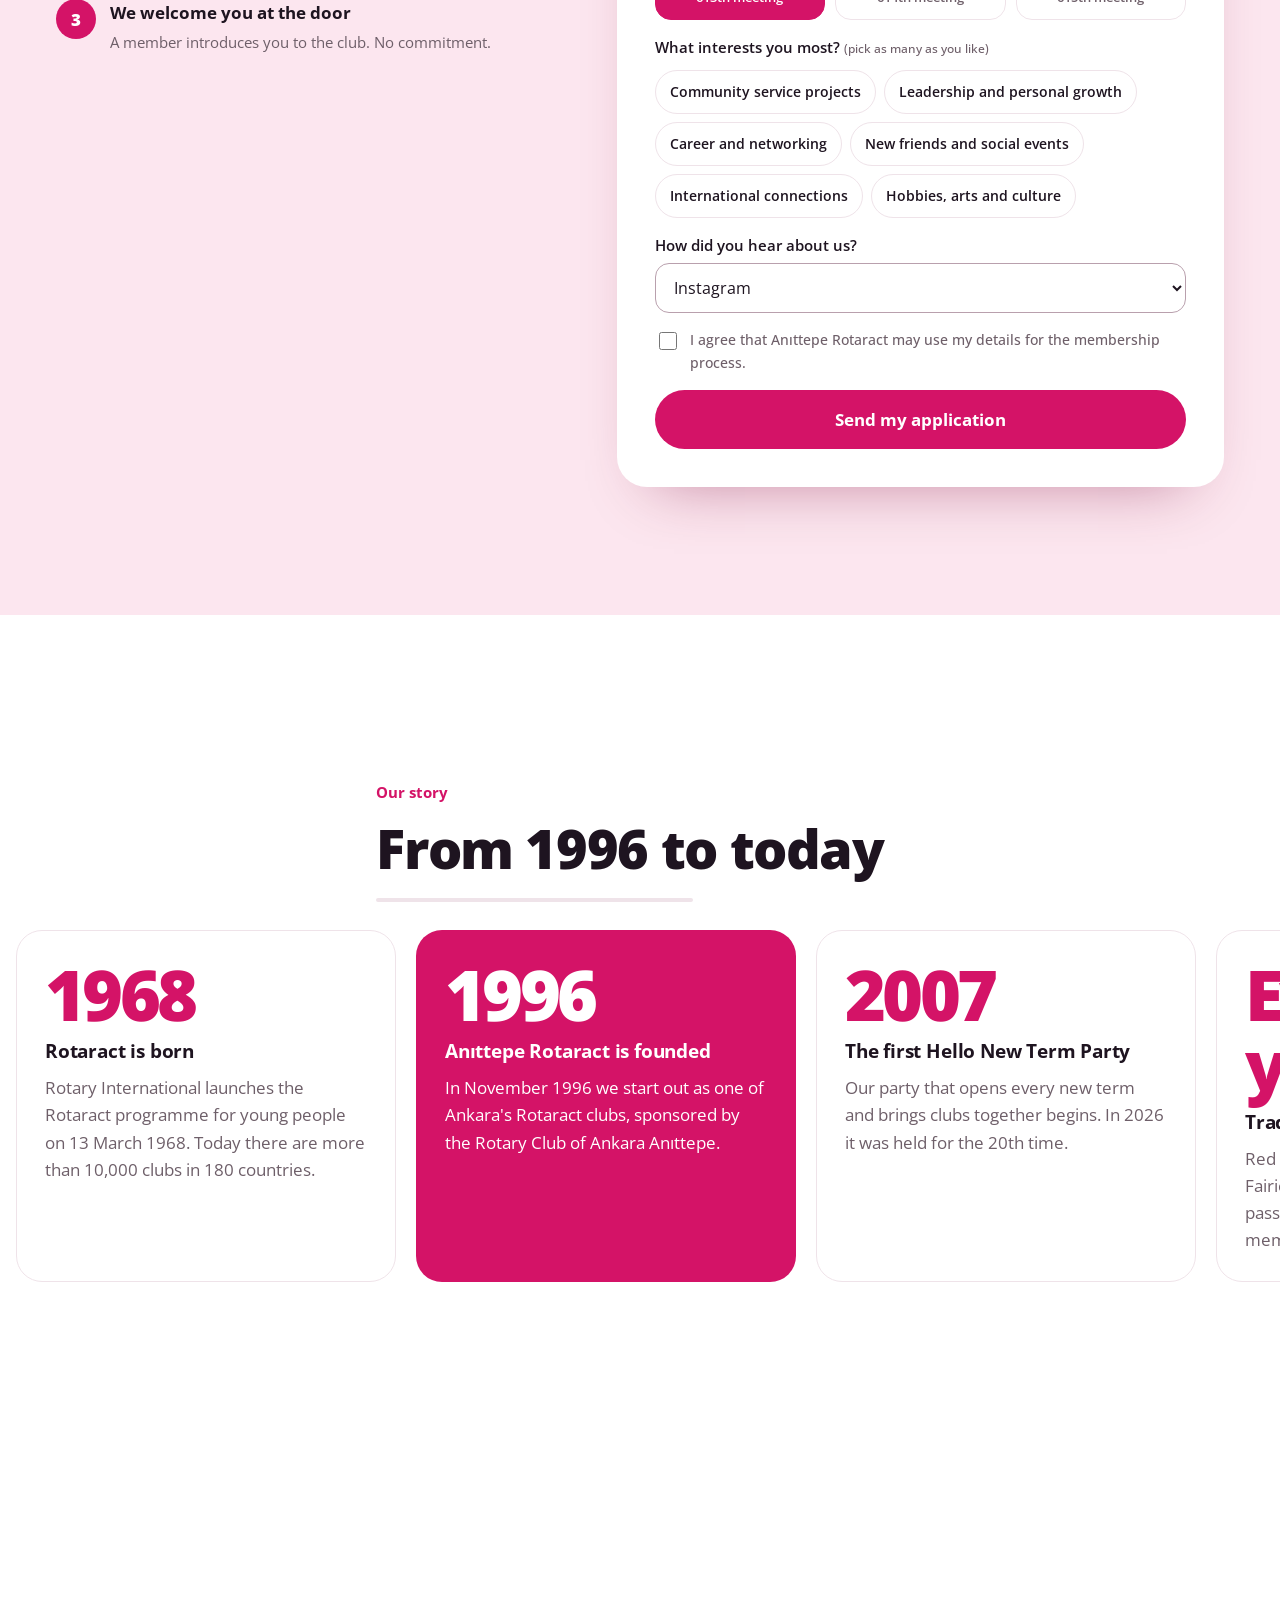
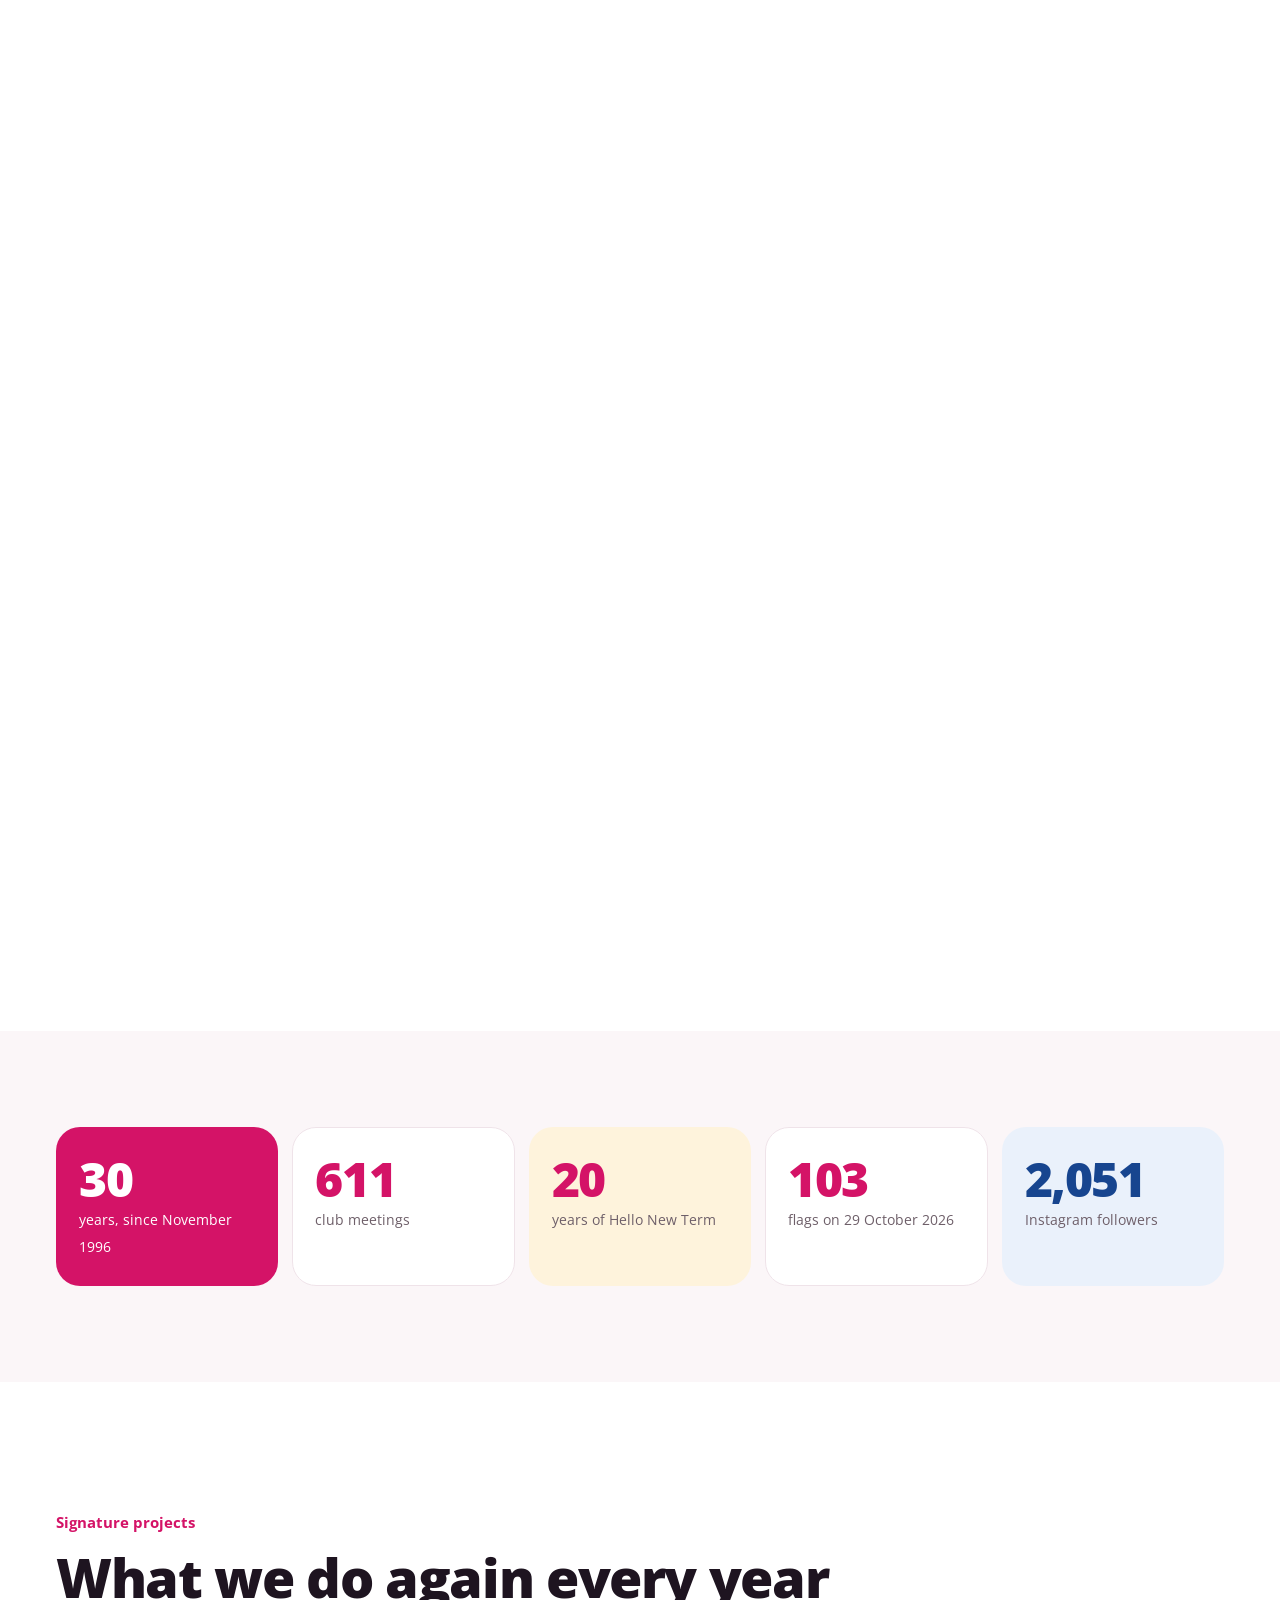
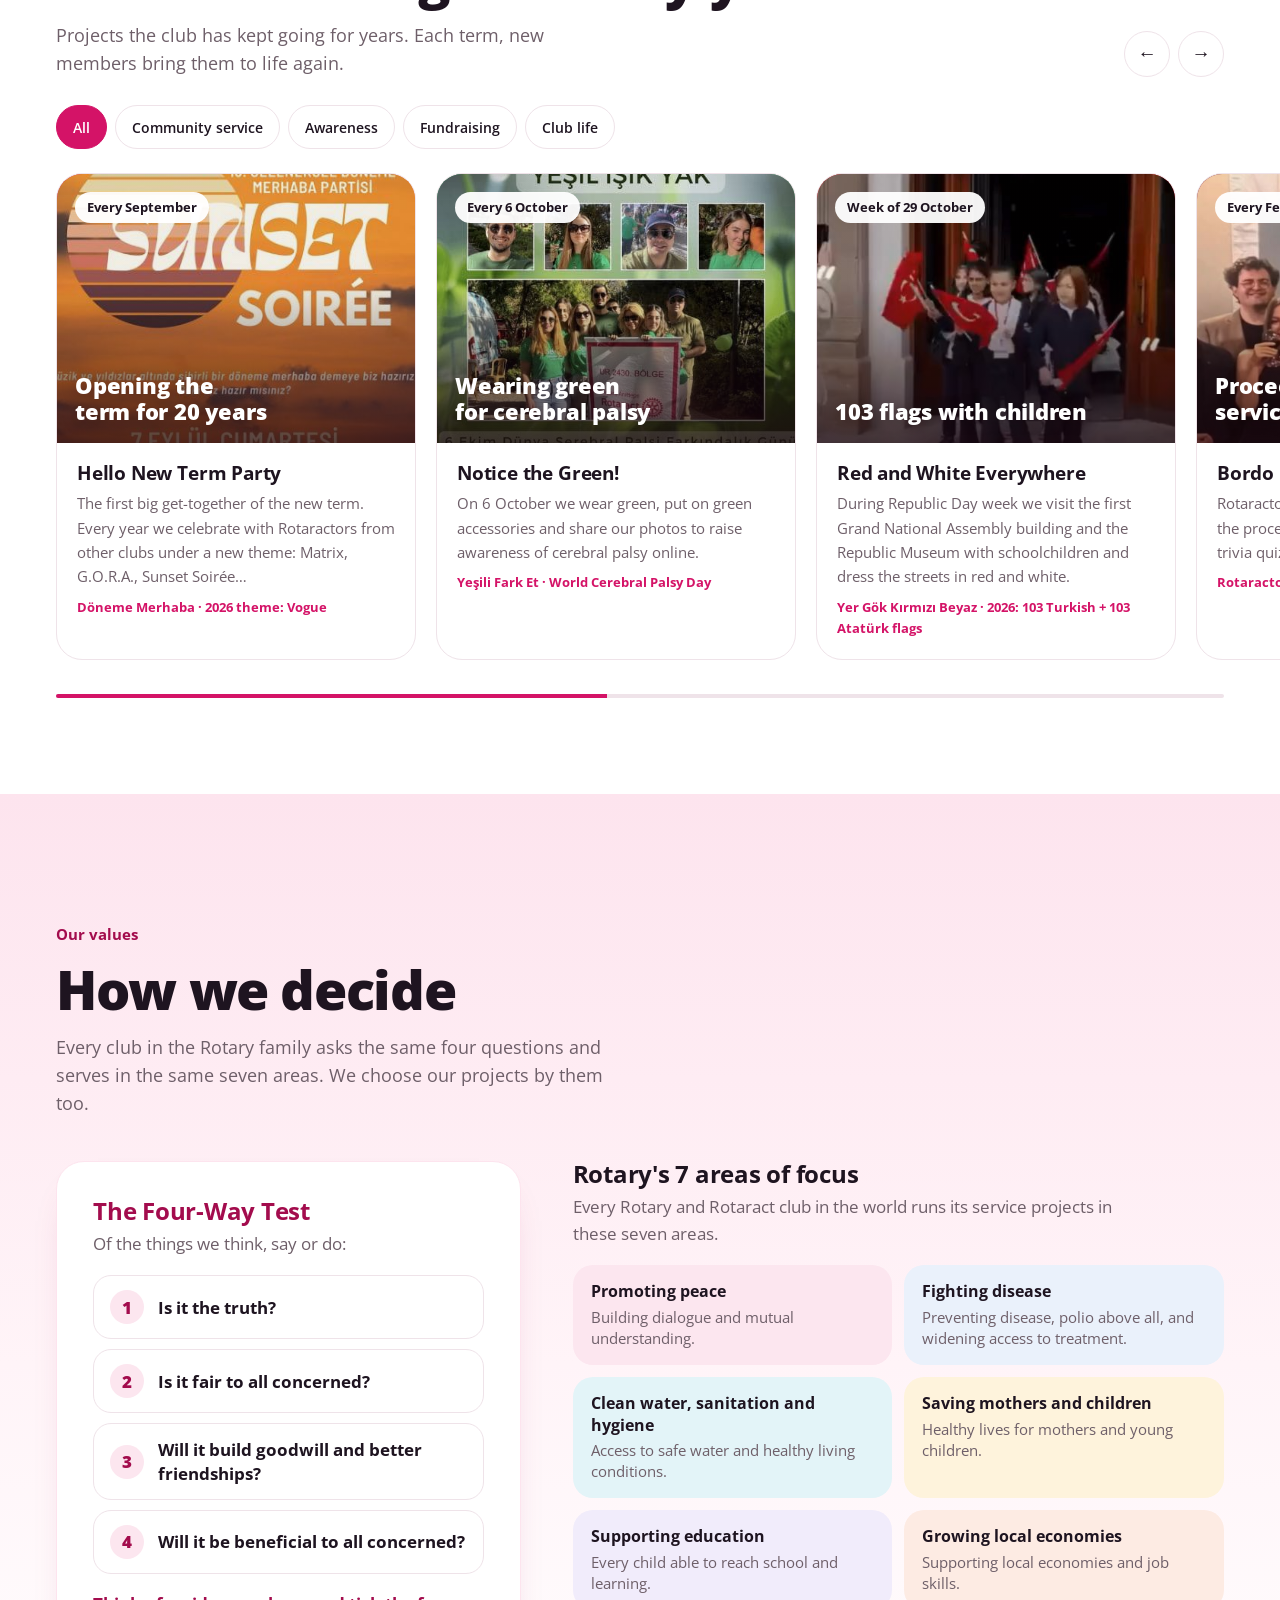
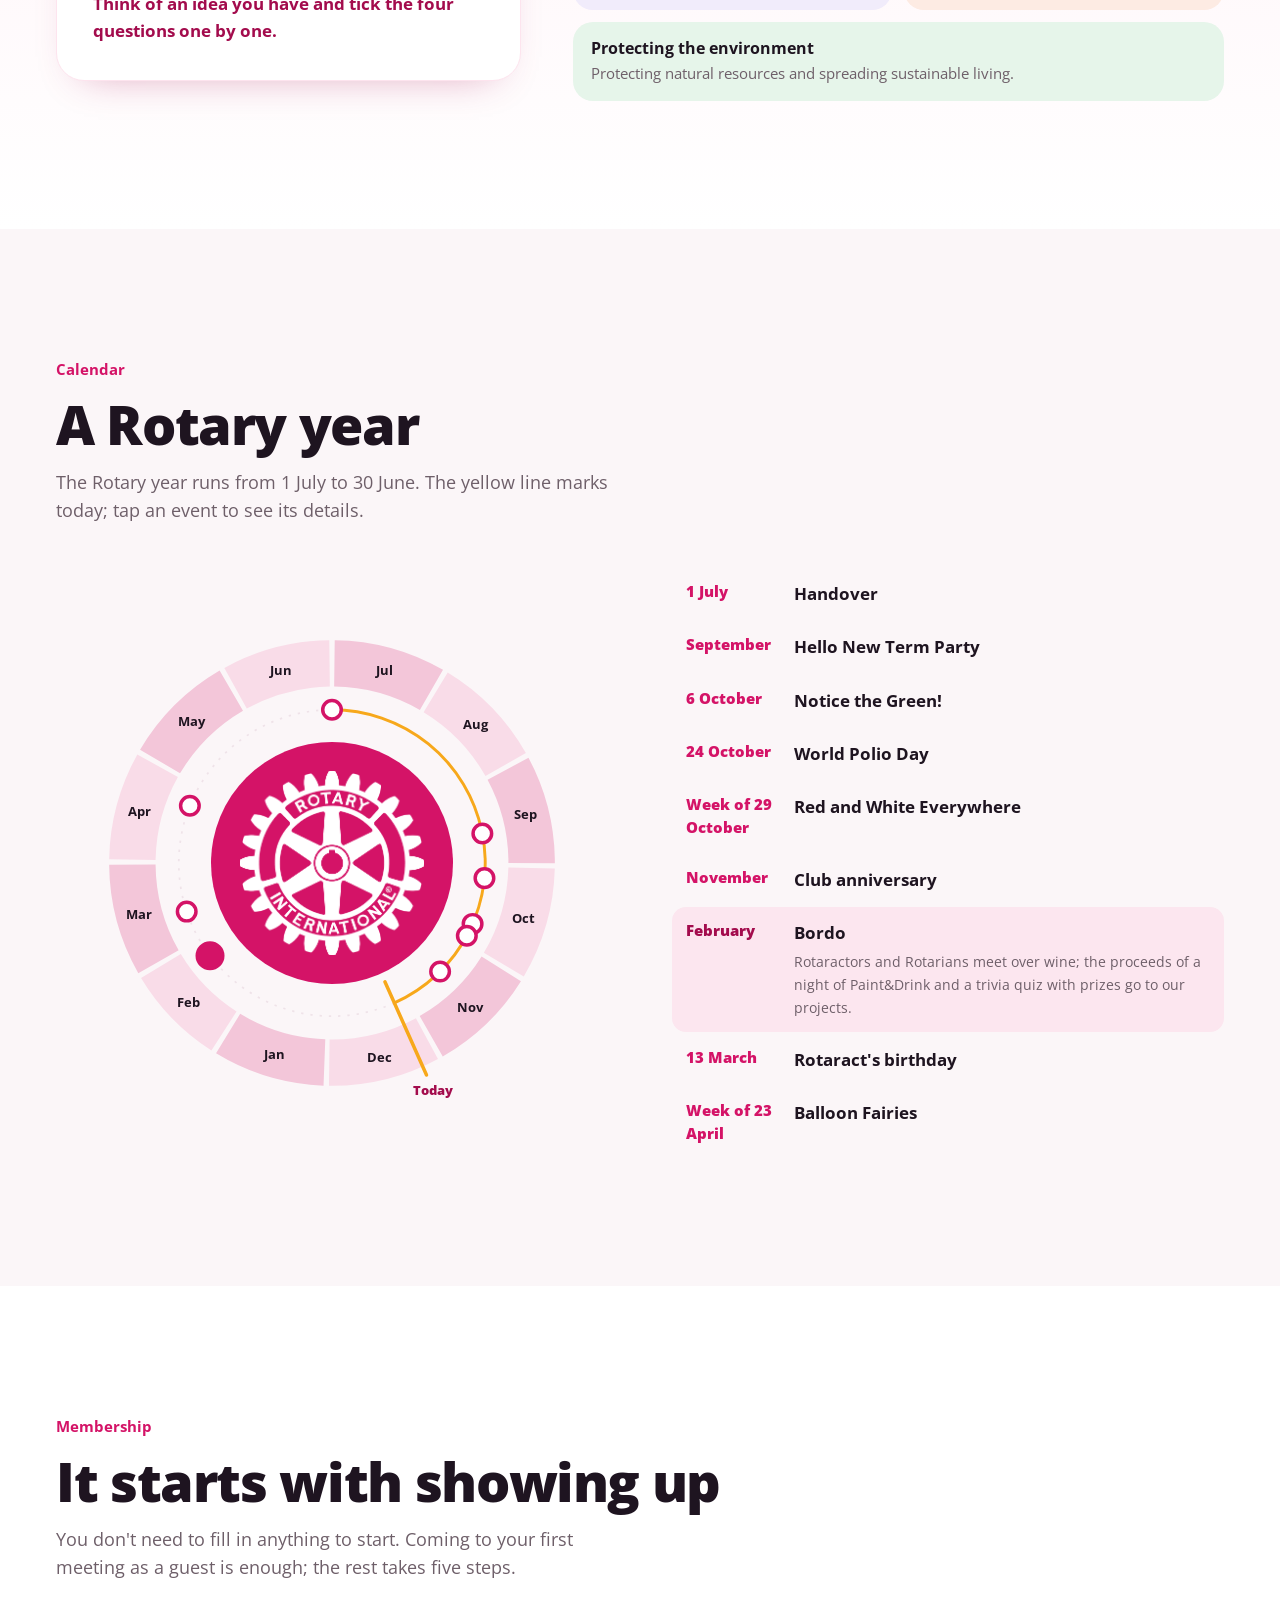
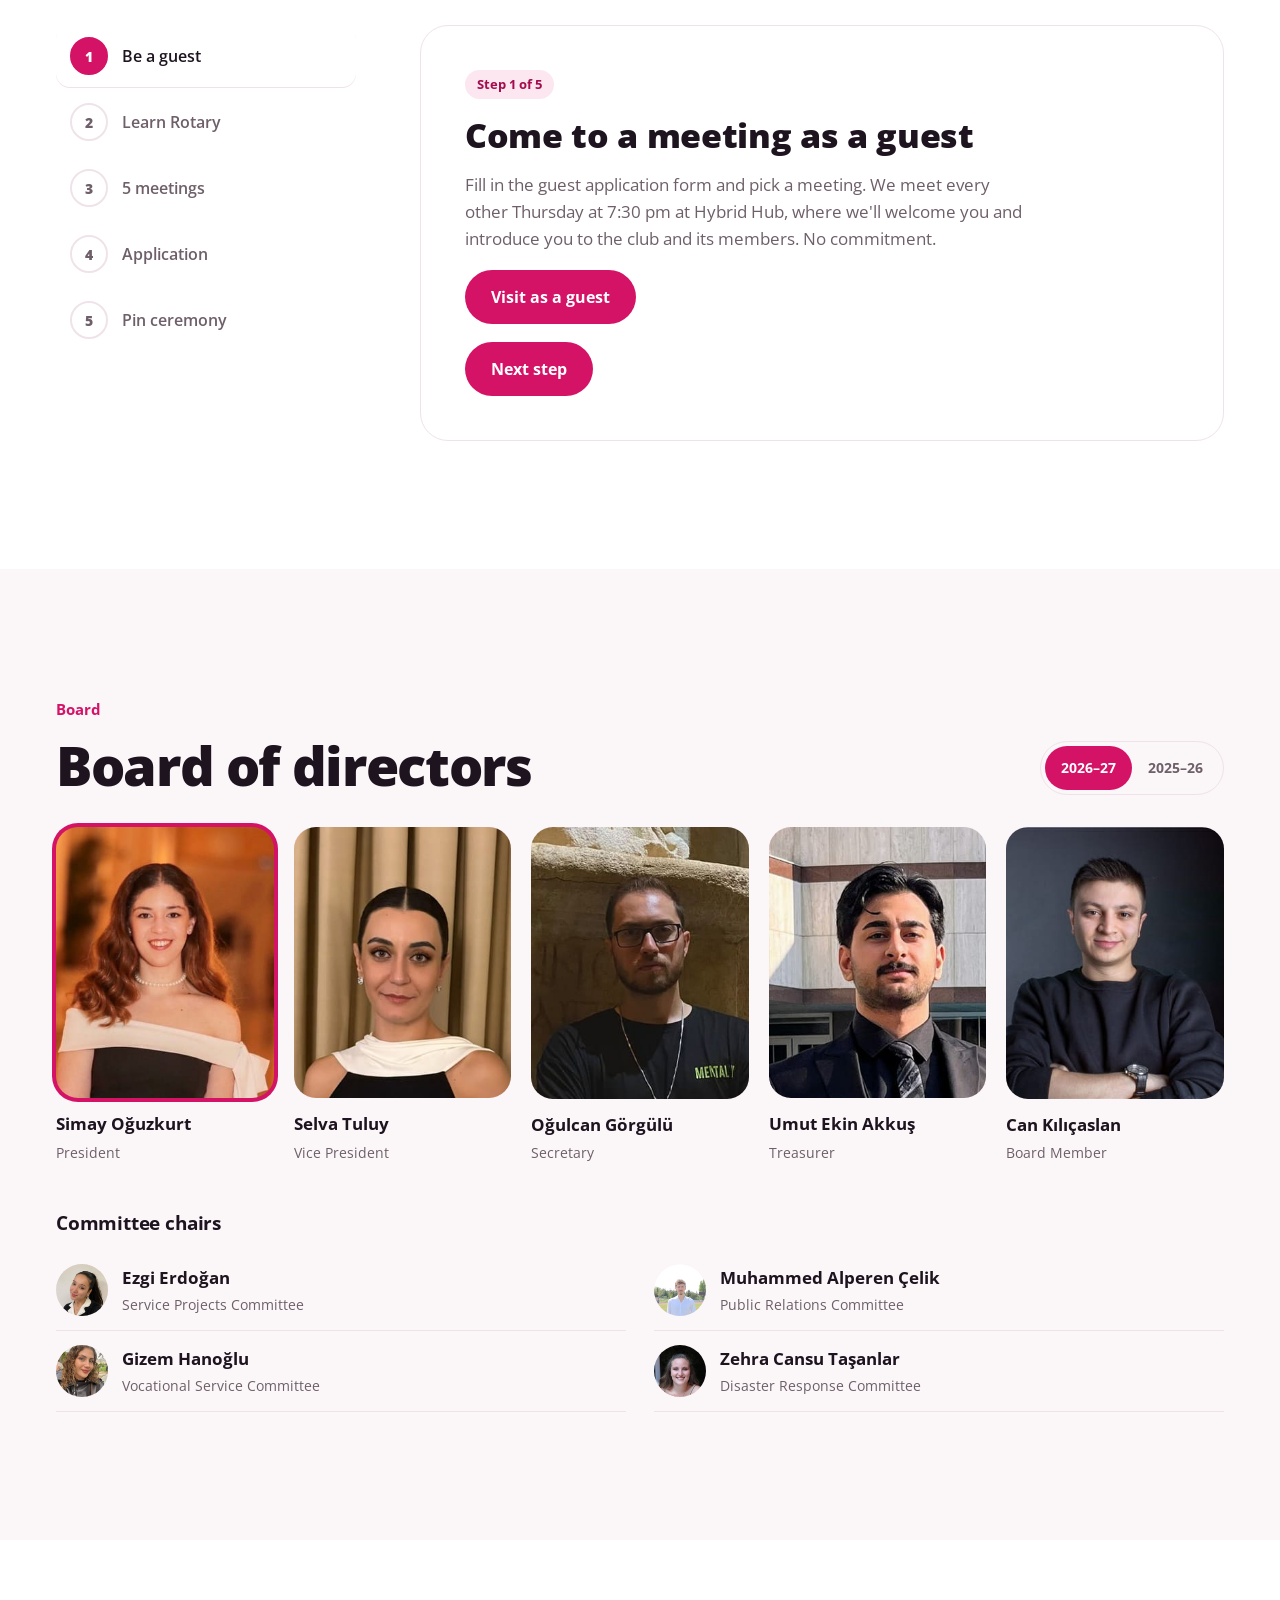
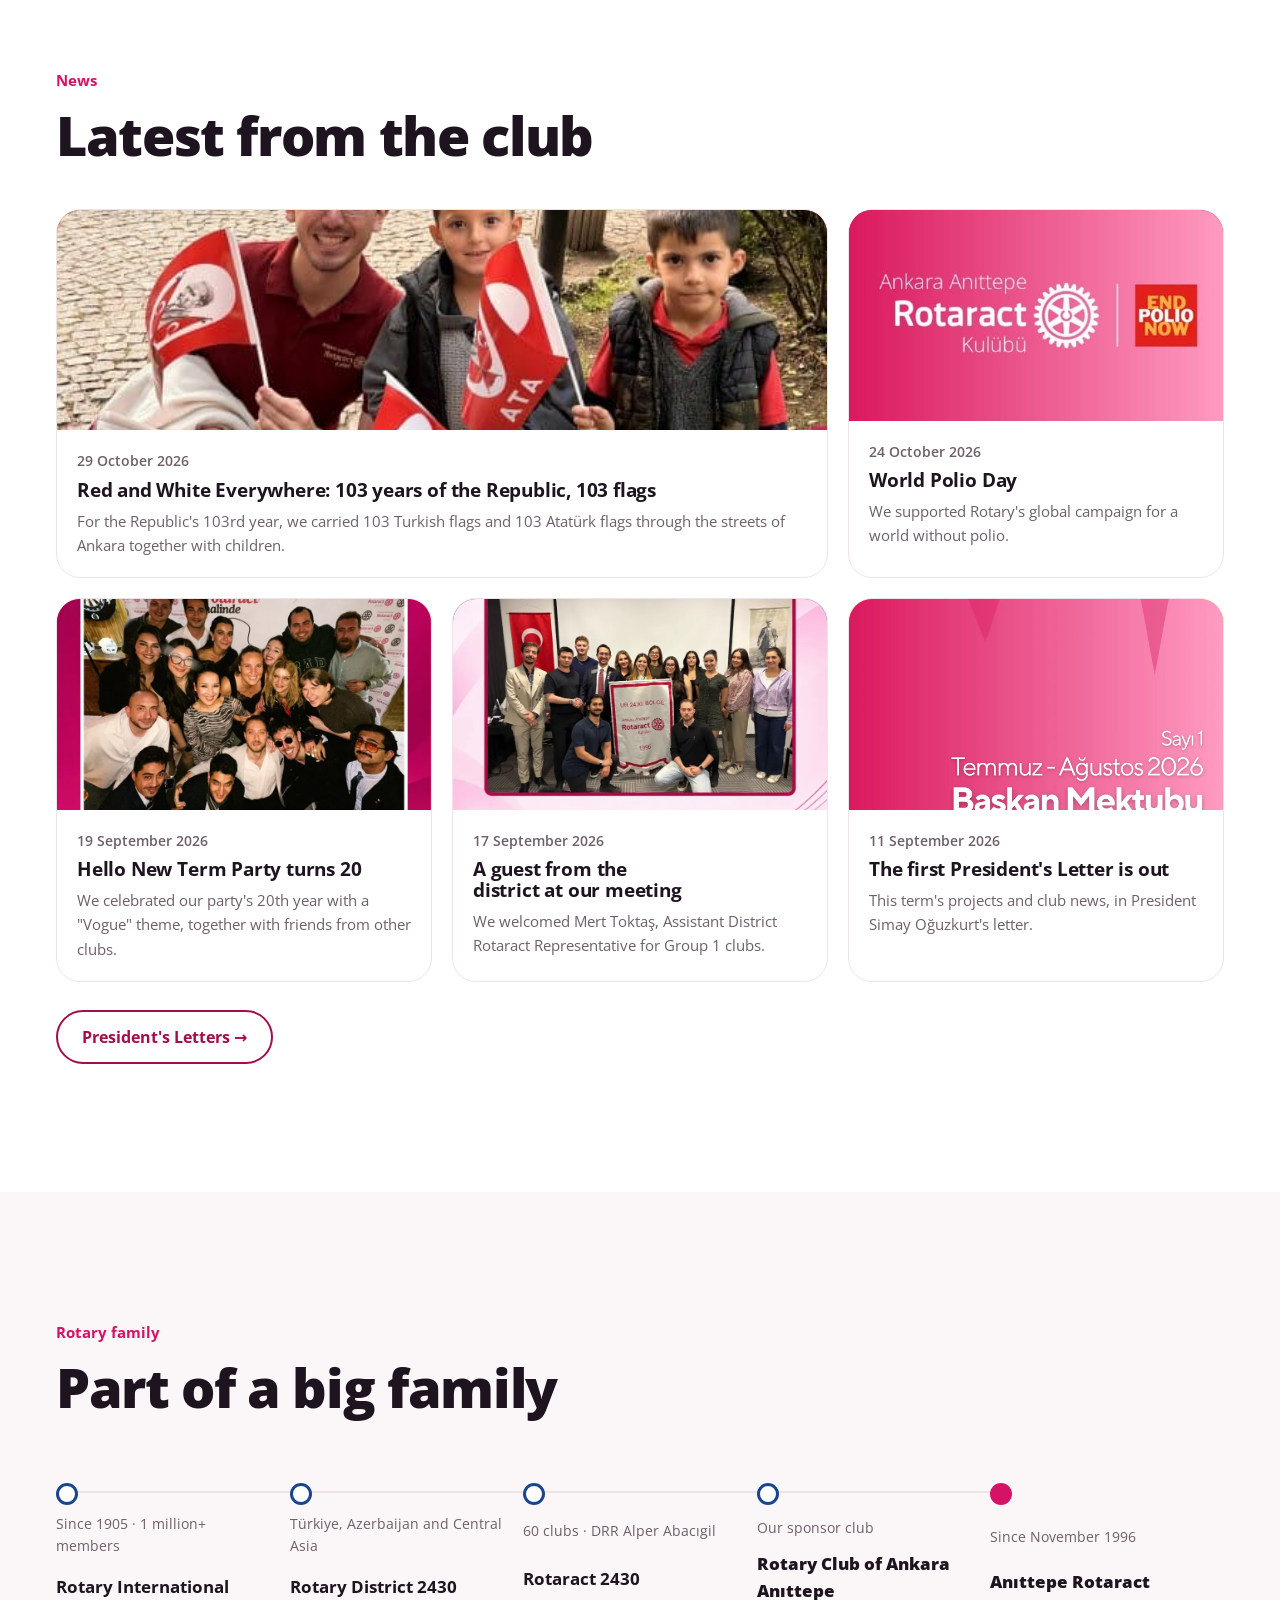
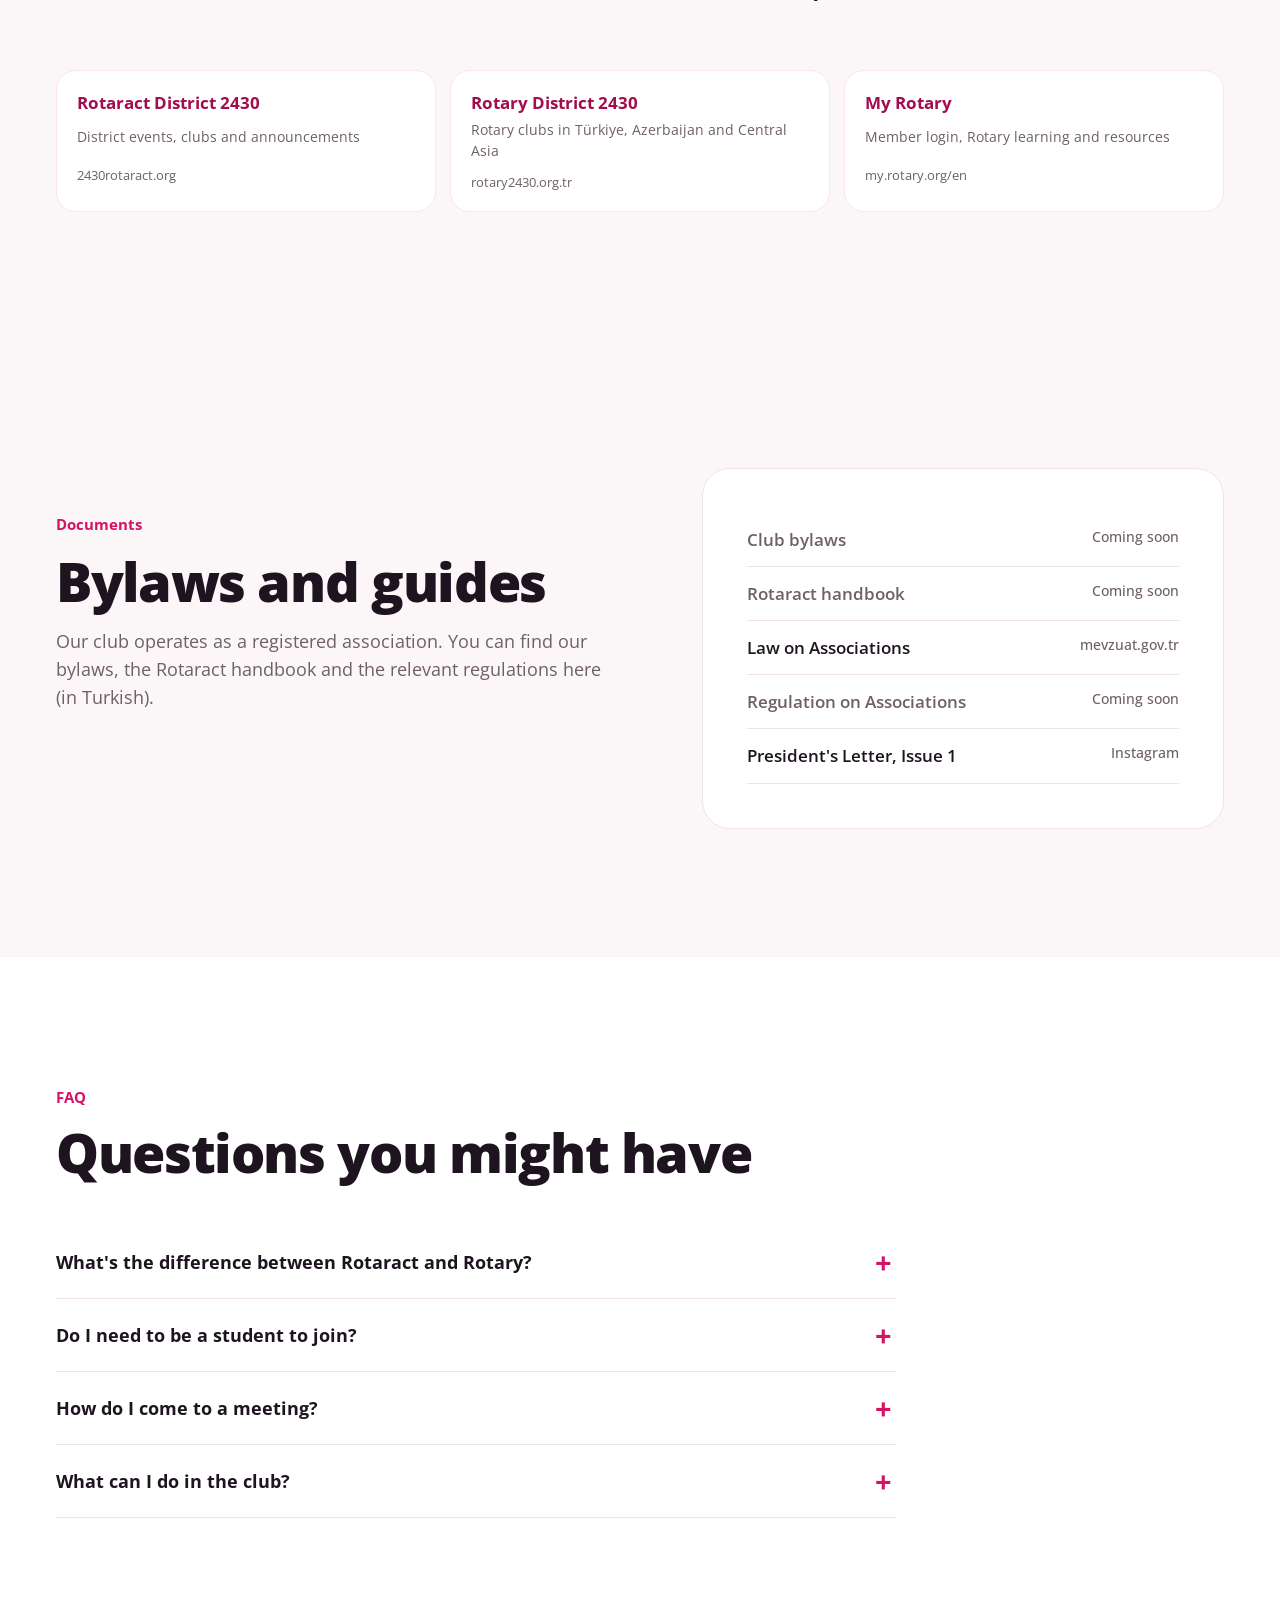
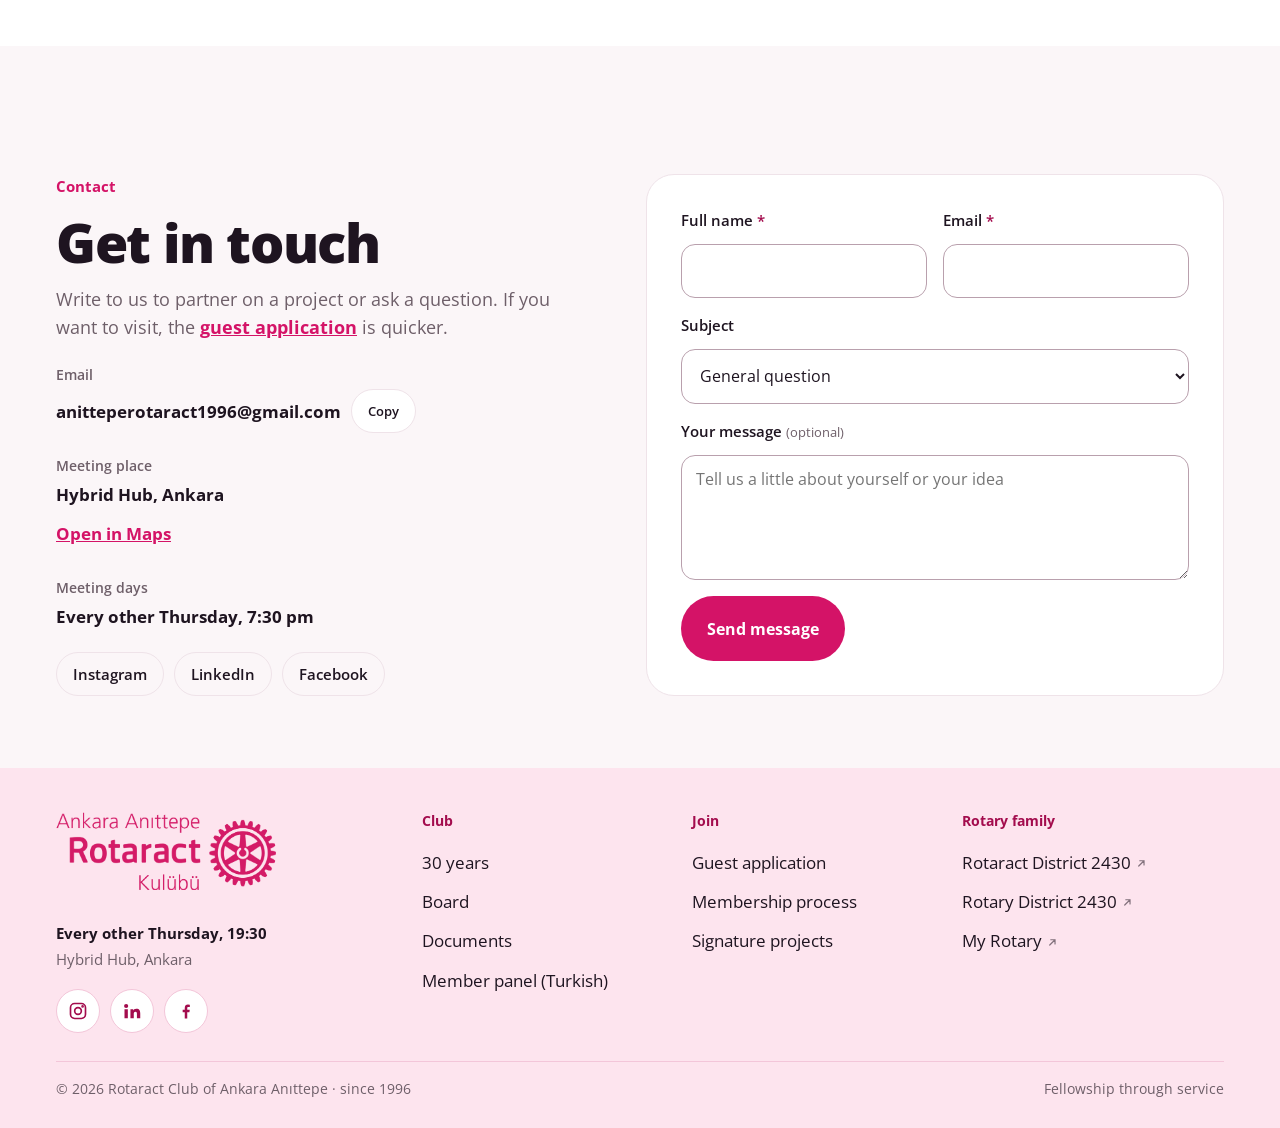
==== commit 17cbeb03: "Üye listesi: Instagram tek satır, görev etiketleri yumuşak YK/GYK tonları; anasayfa footer boşluklar" ====
--- a/en/index.html
+++ b/en/index.html
@@ -702,6 +702,12 @@
 @media (min-width:1201px){.fab,.fab-login{display:none}}
 .mini-ini{display:inline-flex;align-items:center;justify-content:center;font-weight:700;font-size:.8rem;background:var(--cran-soft,#FCE6EF);color:var(--cran-deep,#A30C4D)}
 .committees ul.cm[data-live]:not(.ready){visibility:hidden}
+/* Footer: gereksiz boşluklar azaltıldı (kayan düğme 1201px+ gizli, alt boşluk gerekmez) */
+#iletisim{padding-bottom:clamp(44px,6vw,72px)}
+footer.site{padding-top:44px}
+.foot-bottom{margin-top:28px;padding-top:16px}
+.foot li a{padding-block:6px}
+@media (min-width:1201px){footer.site{padding-bottom:calc(28px + env(safe-area-inset-bottom,0px))}}
 </style>
 
 <div class="progress" id="progress" aria-hidden="true"></div>
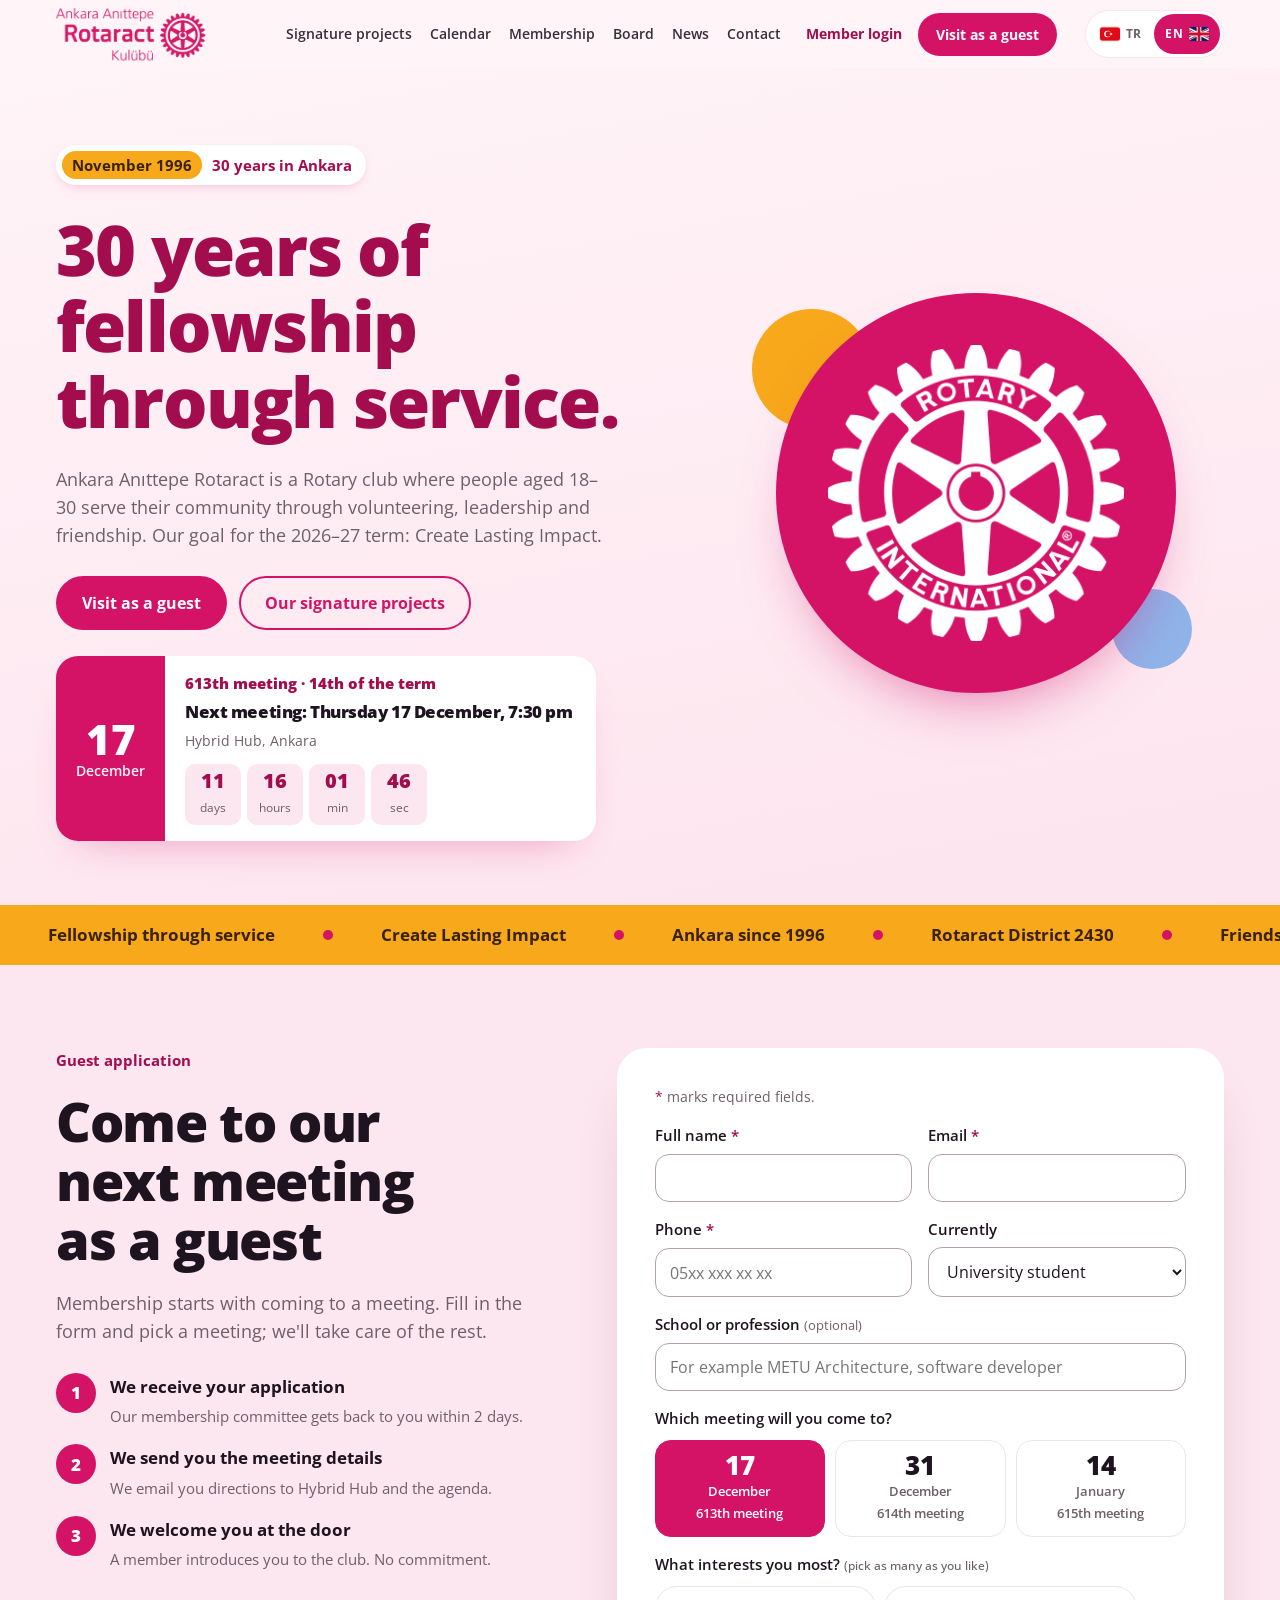
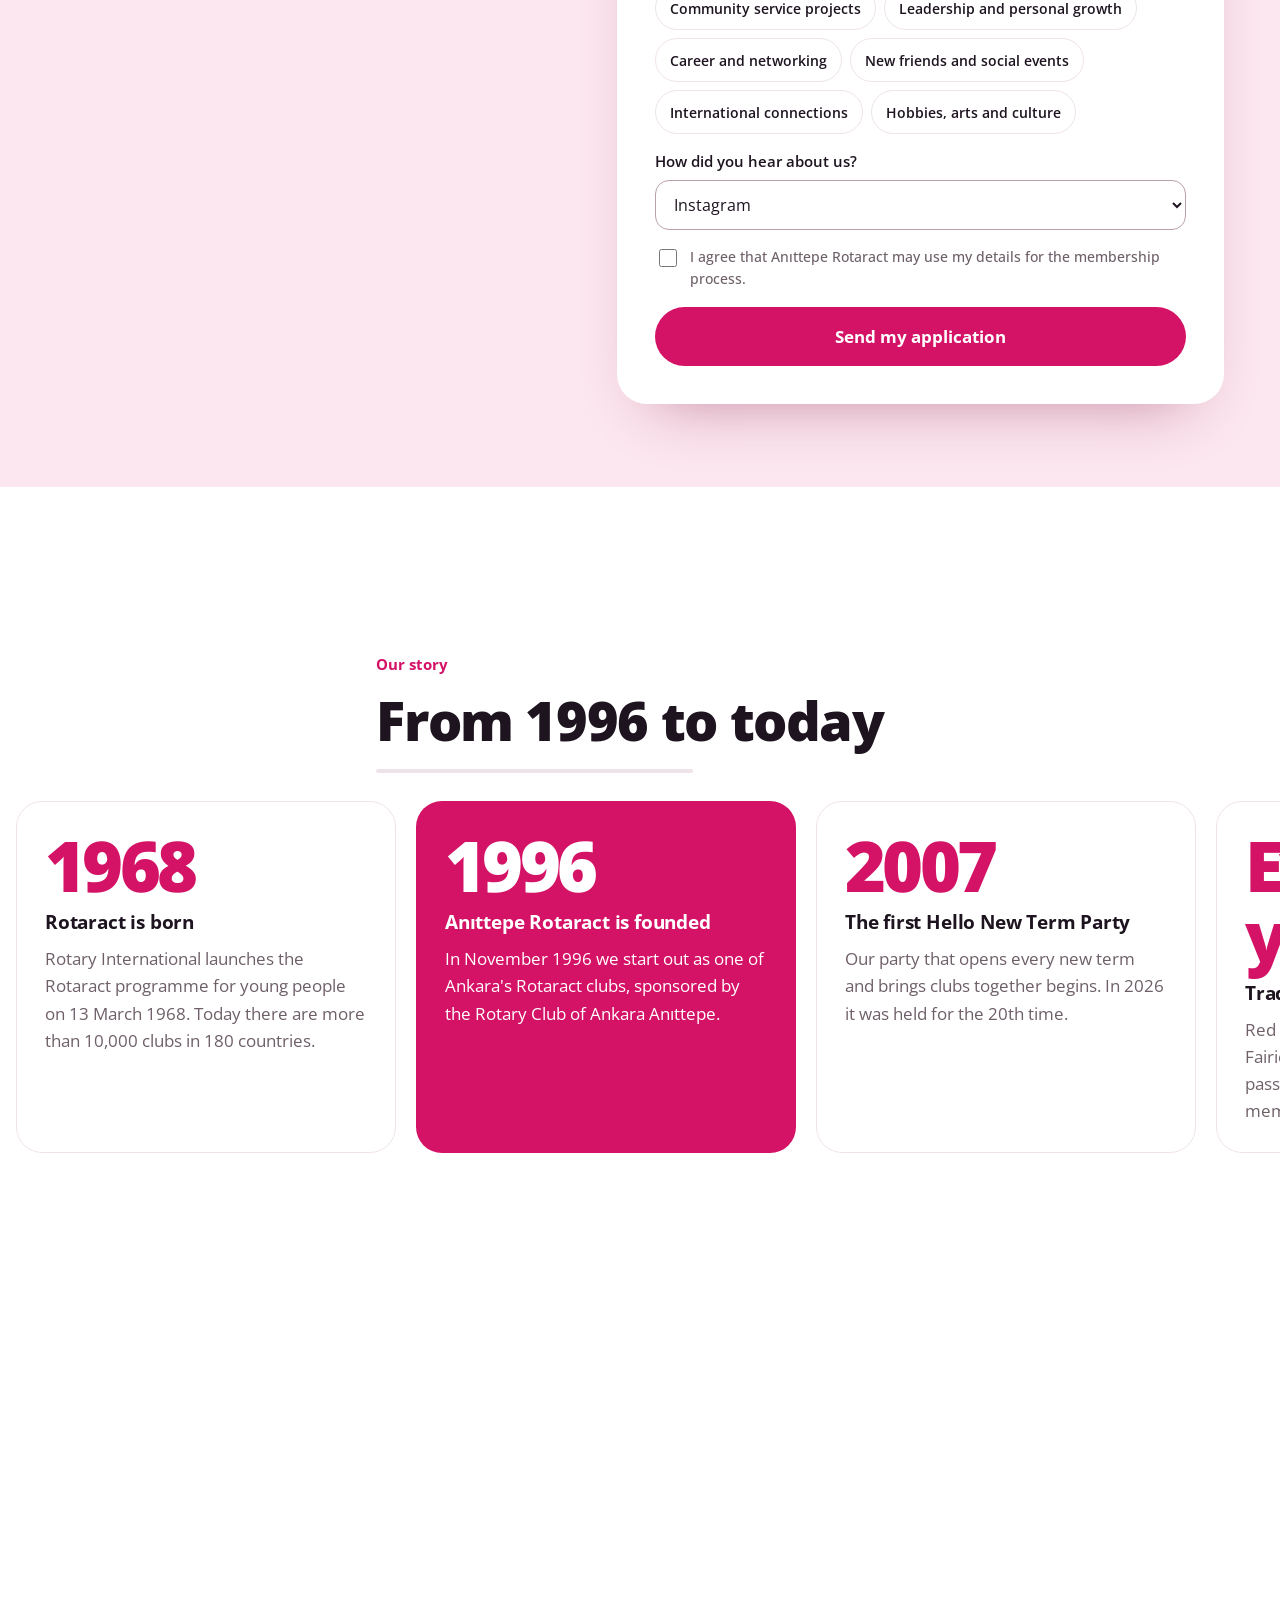
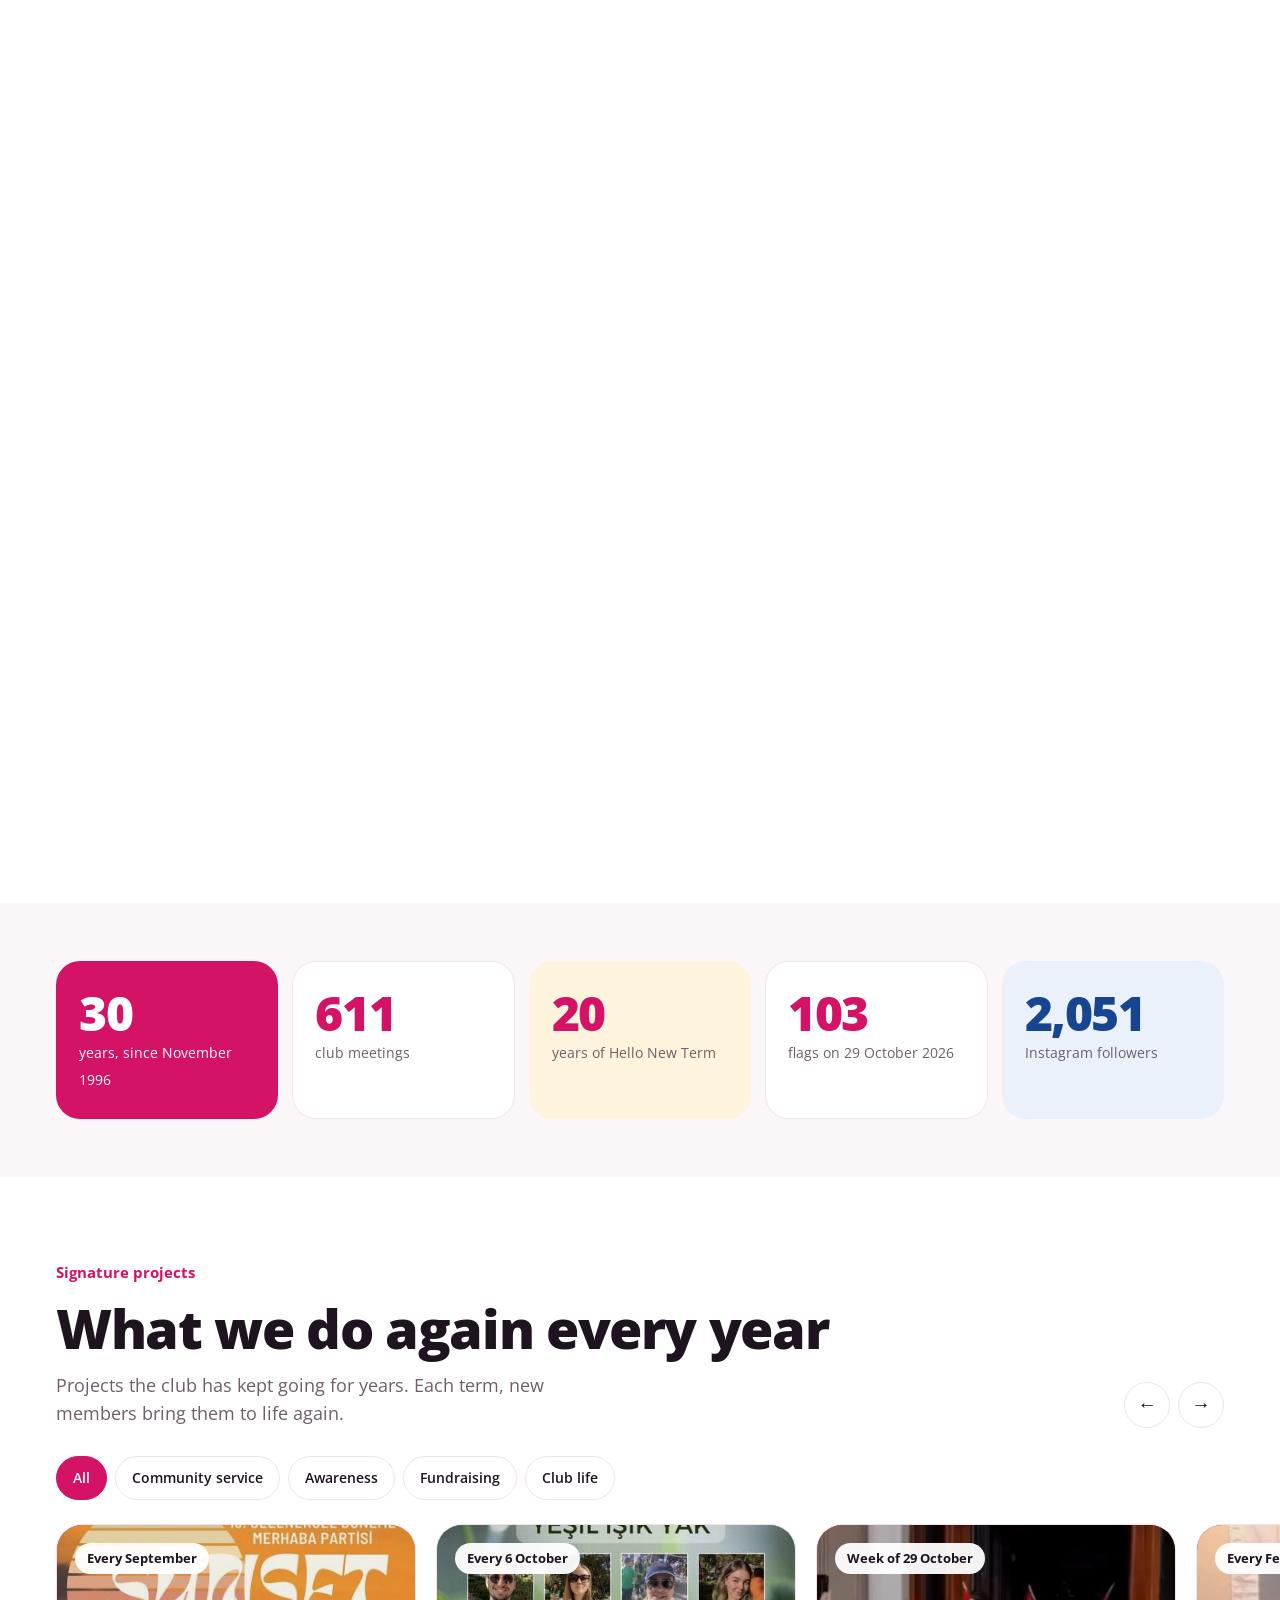
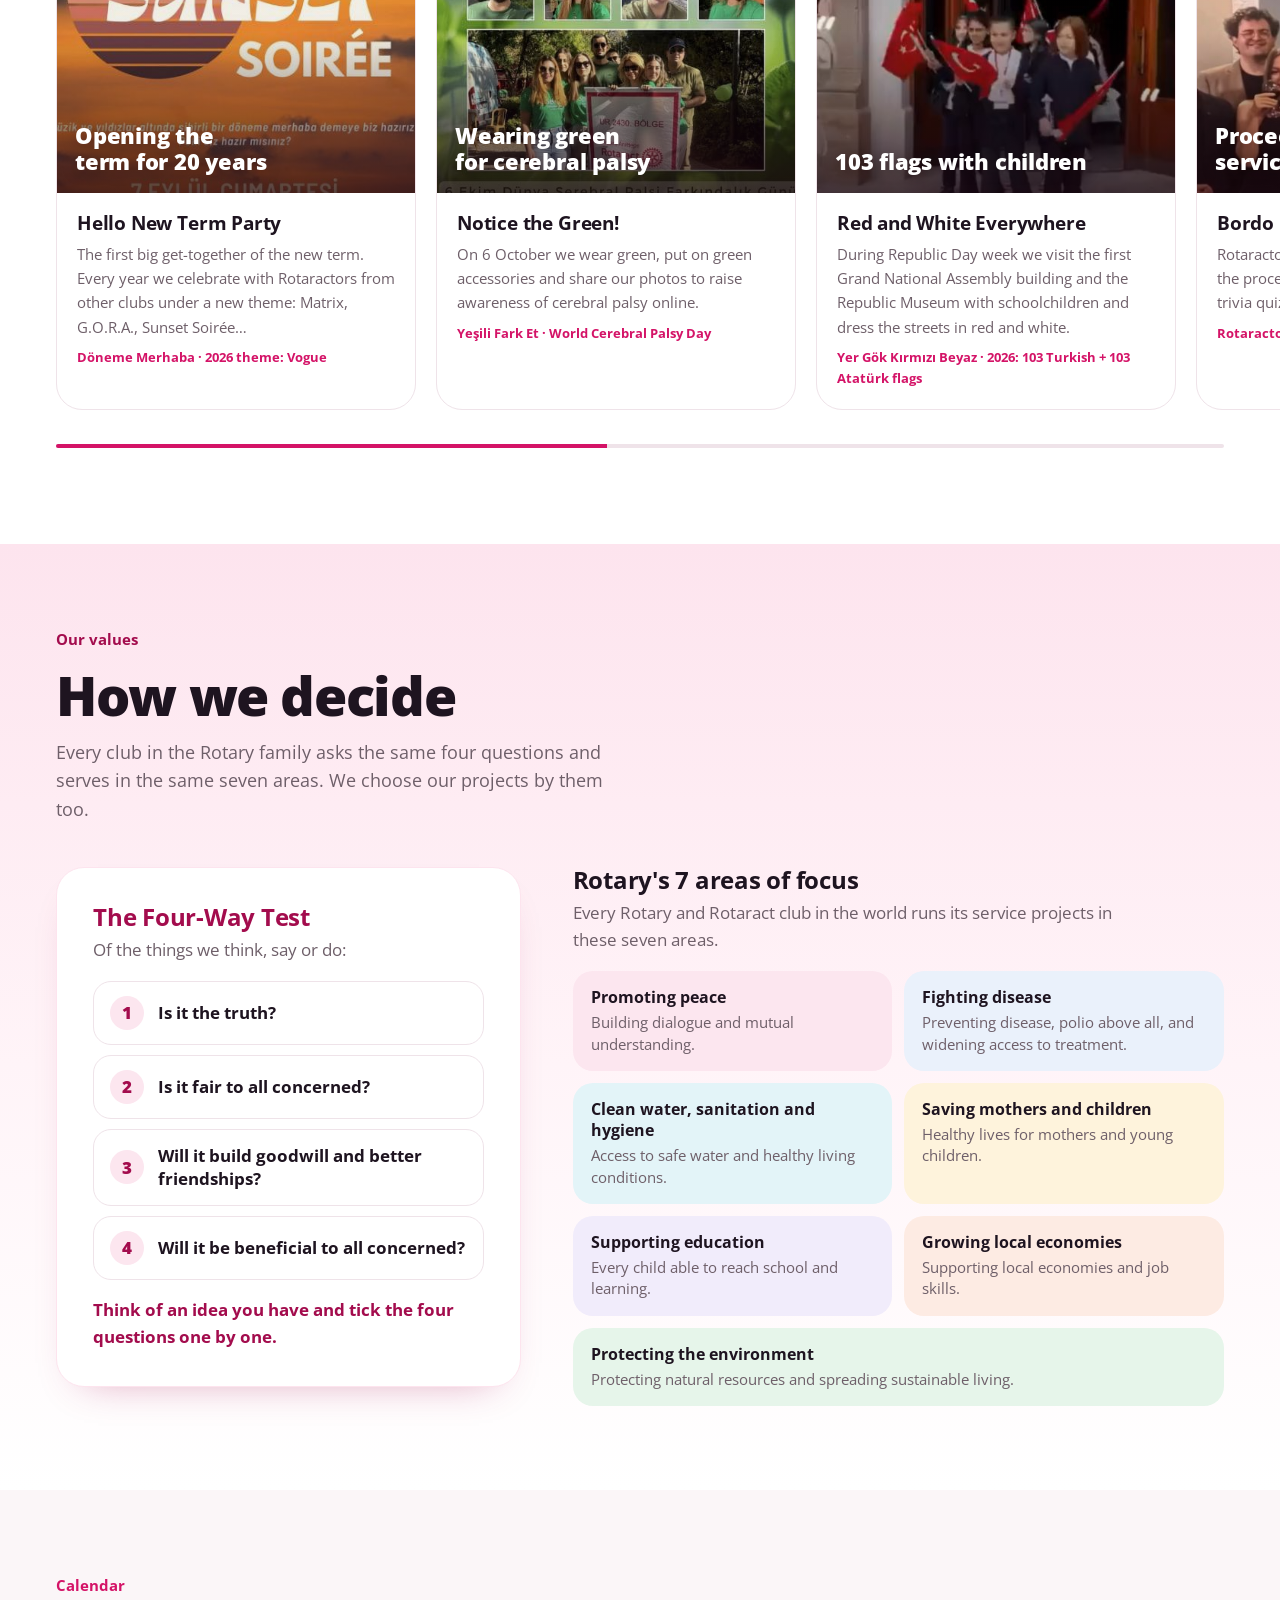
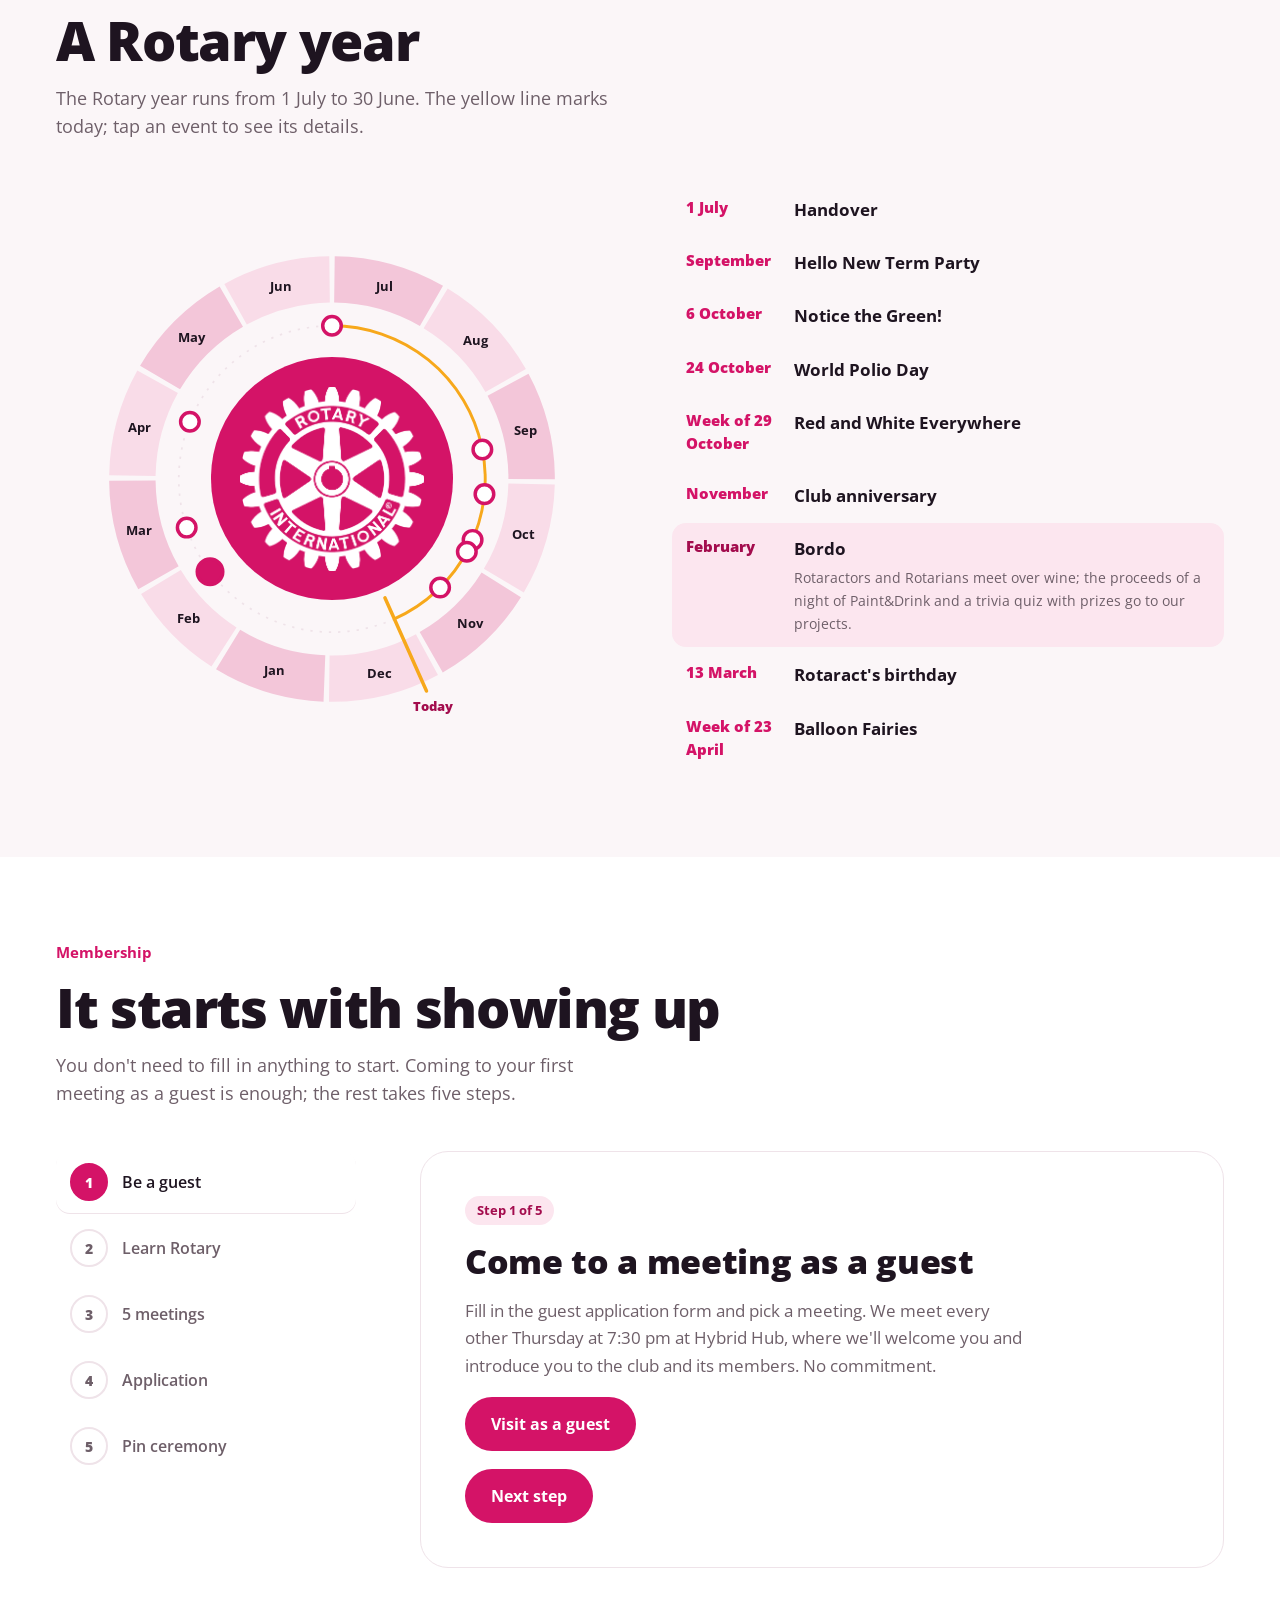
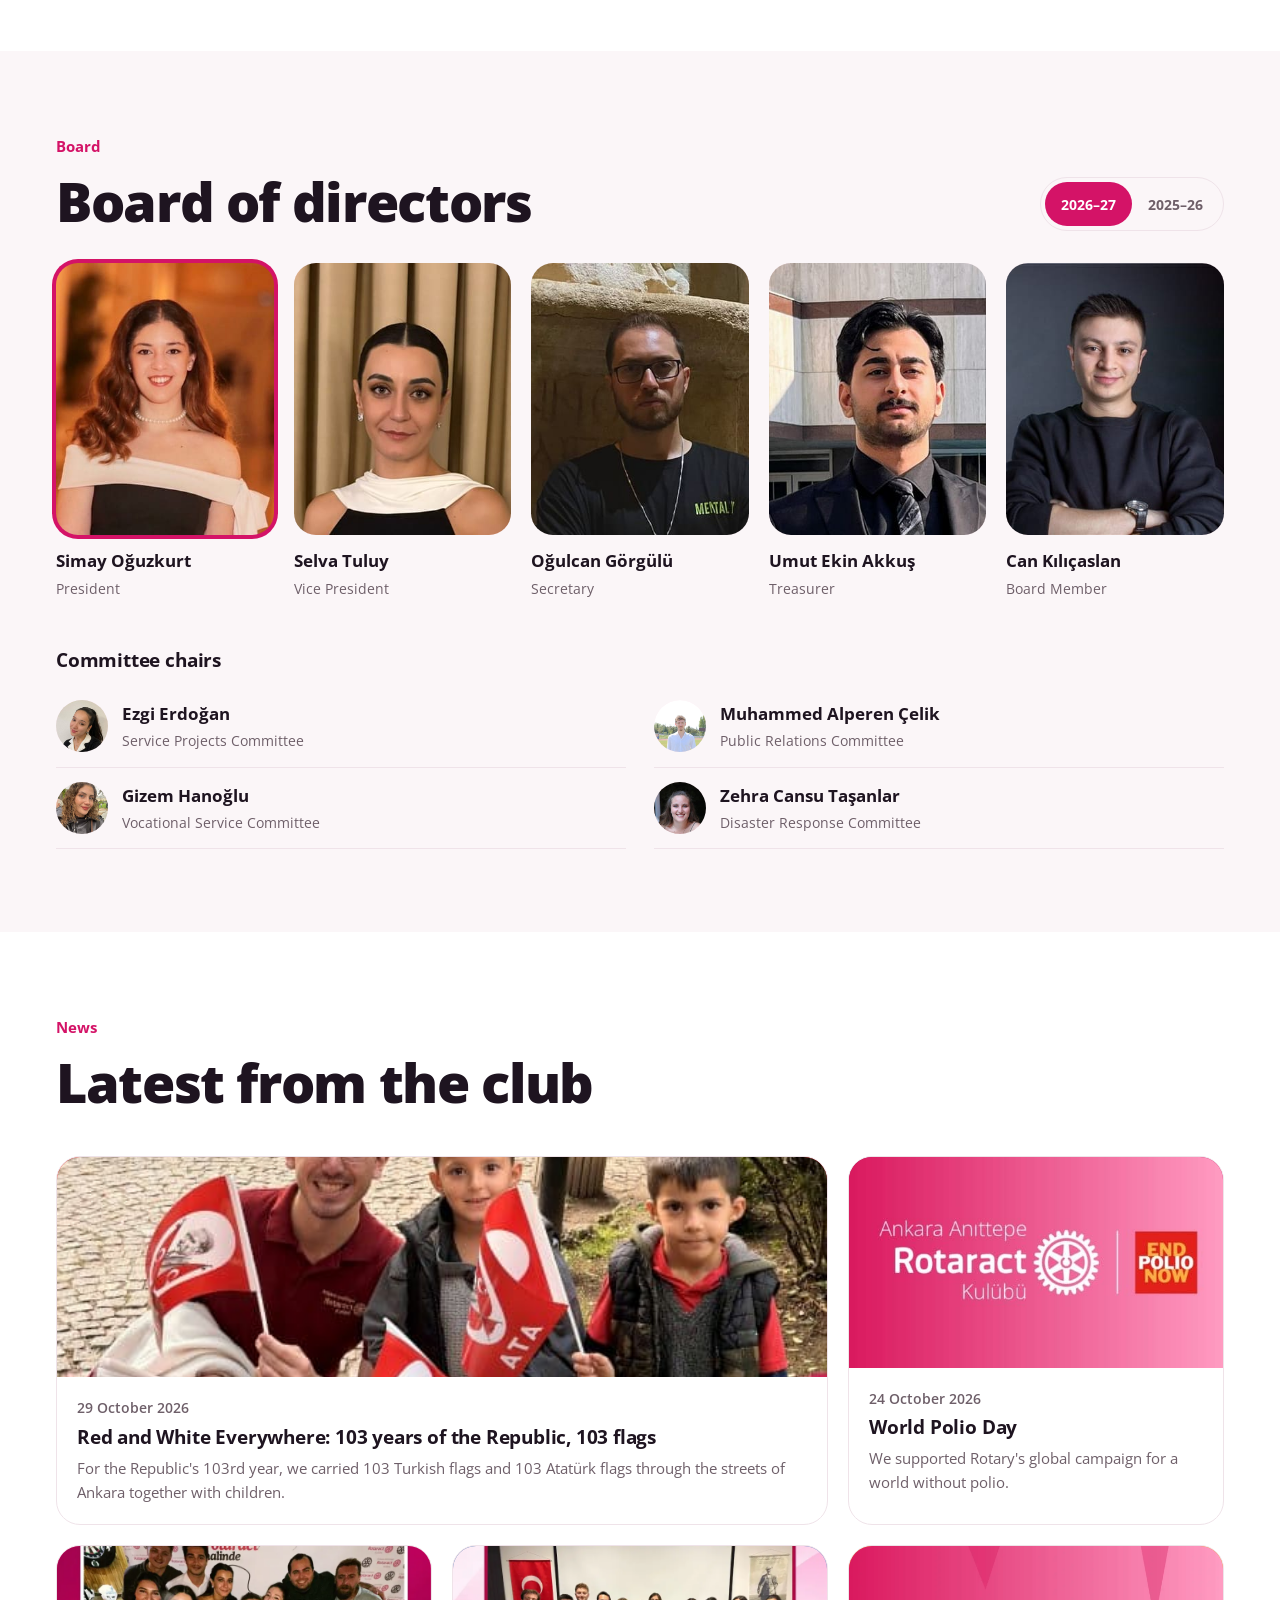
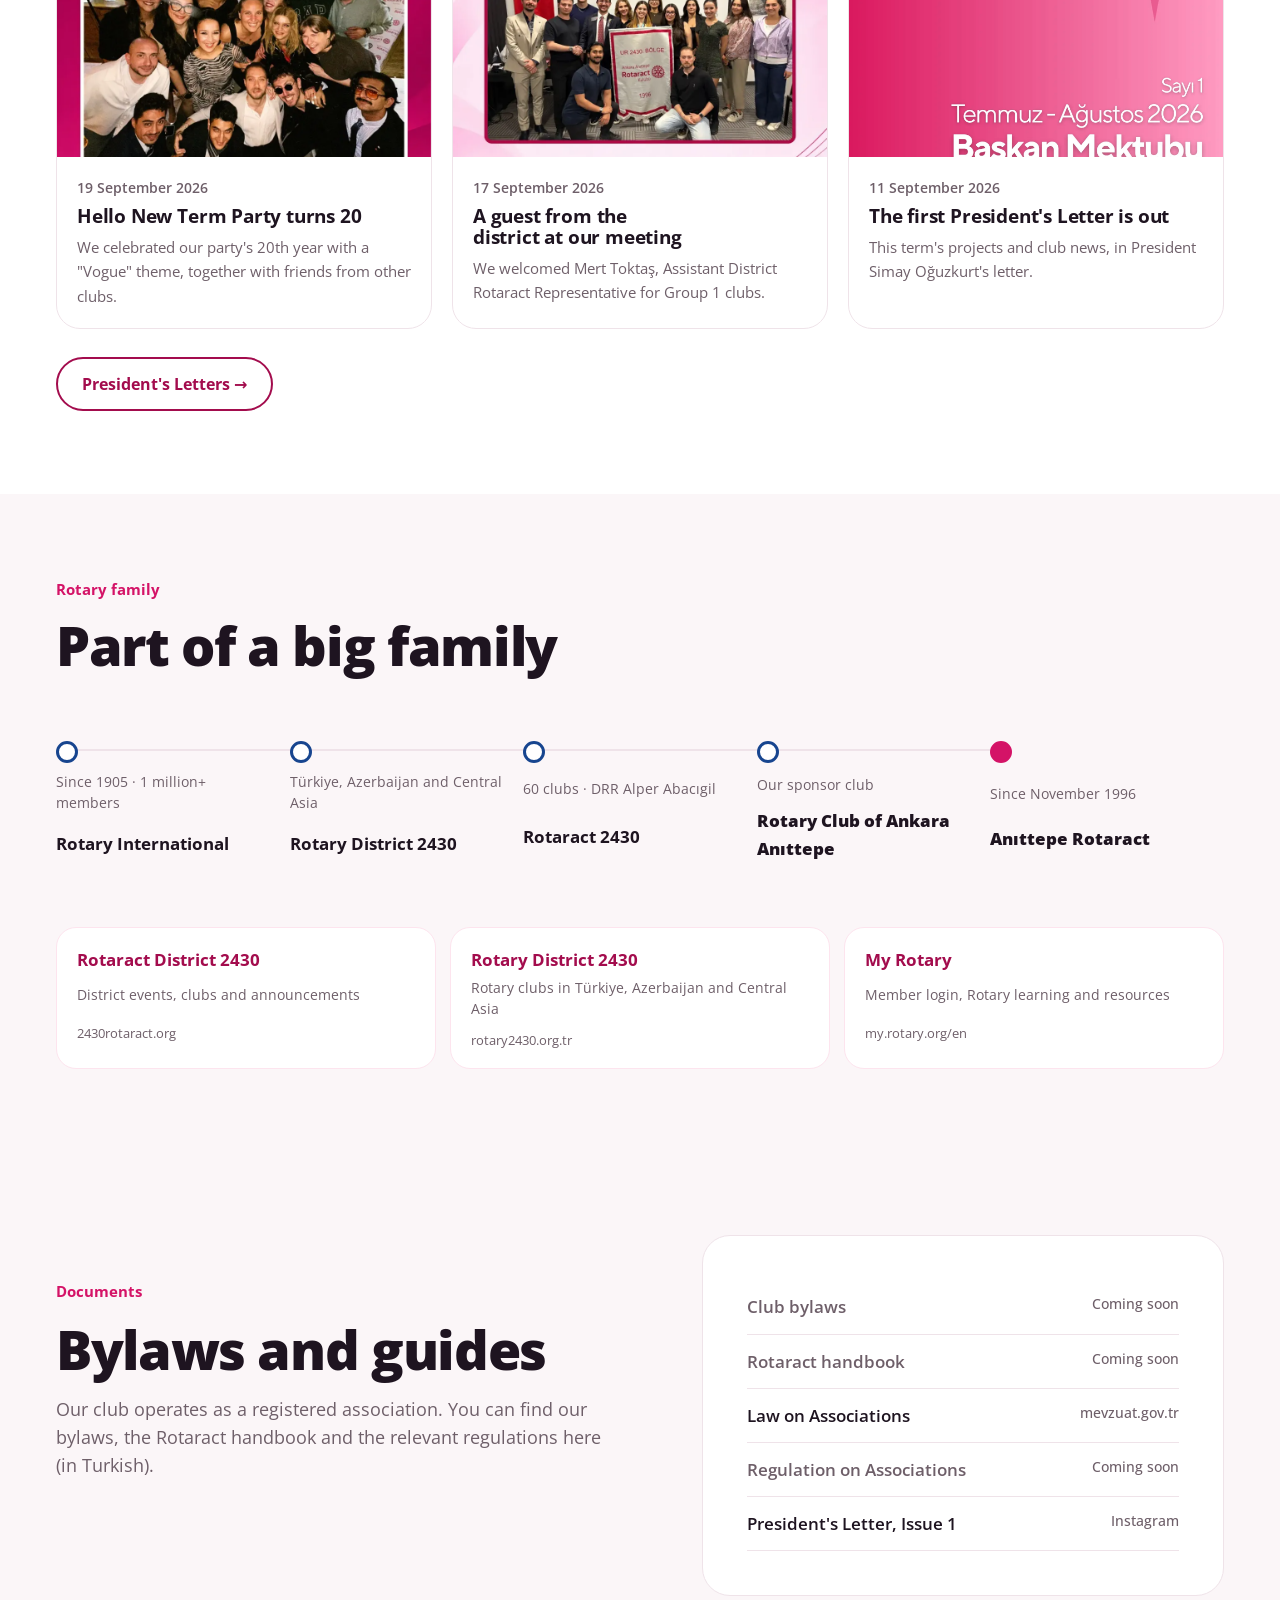
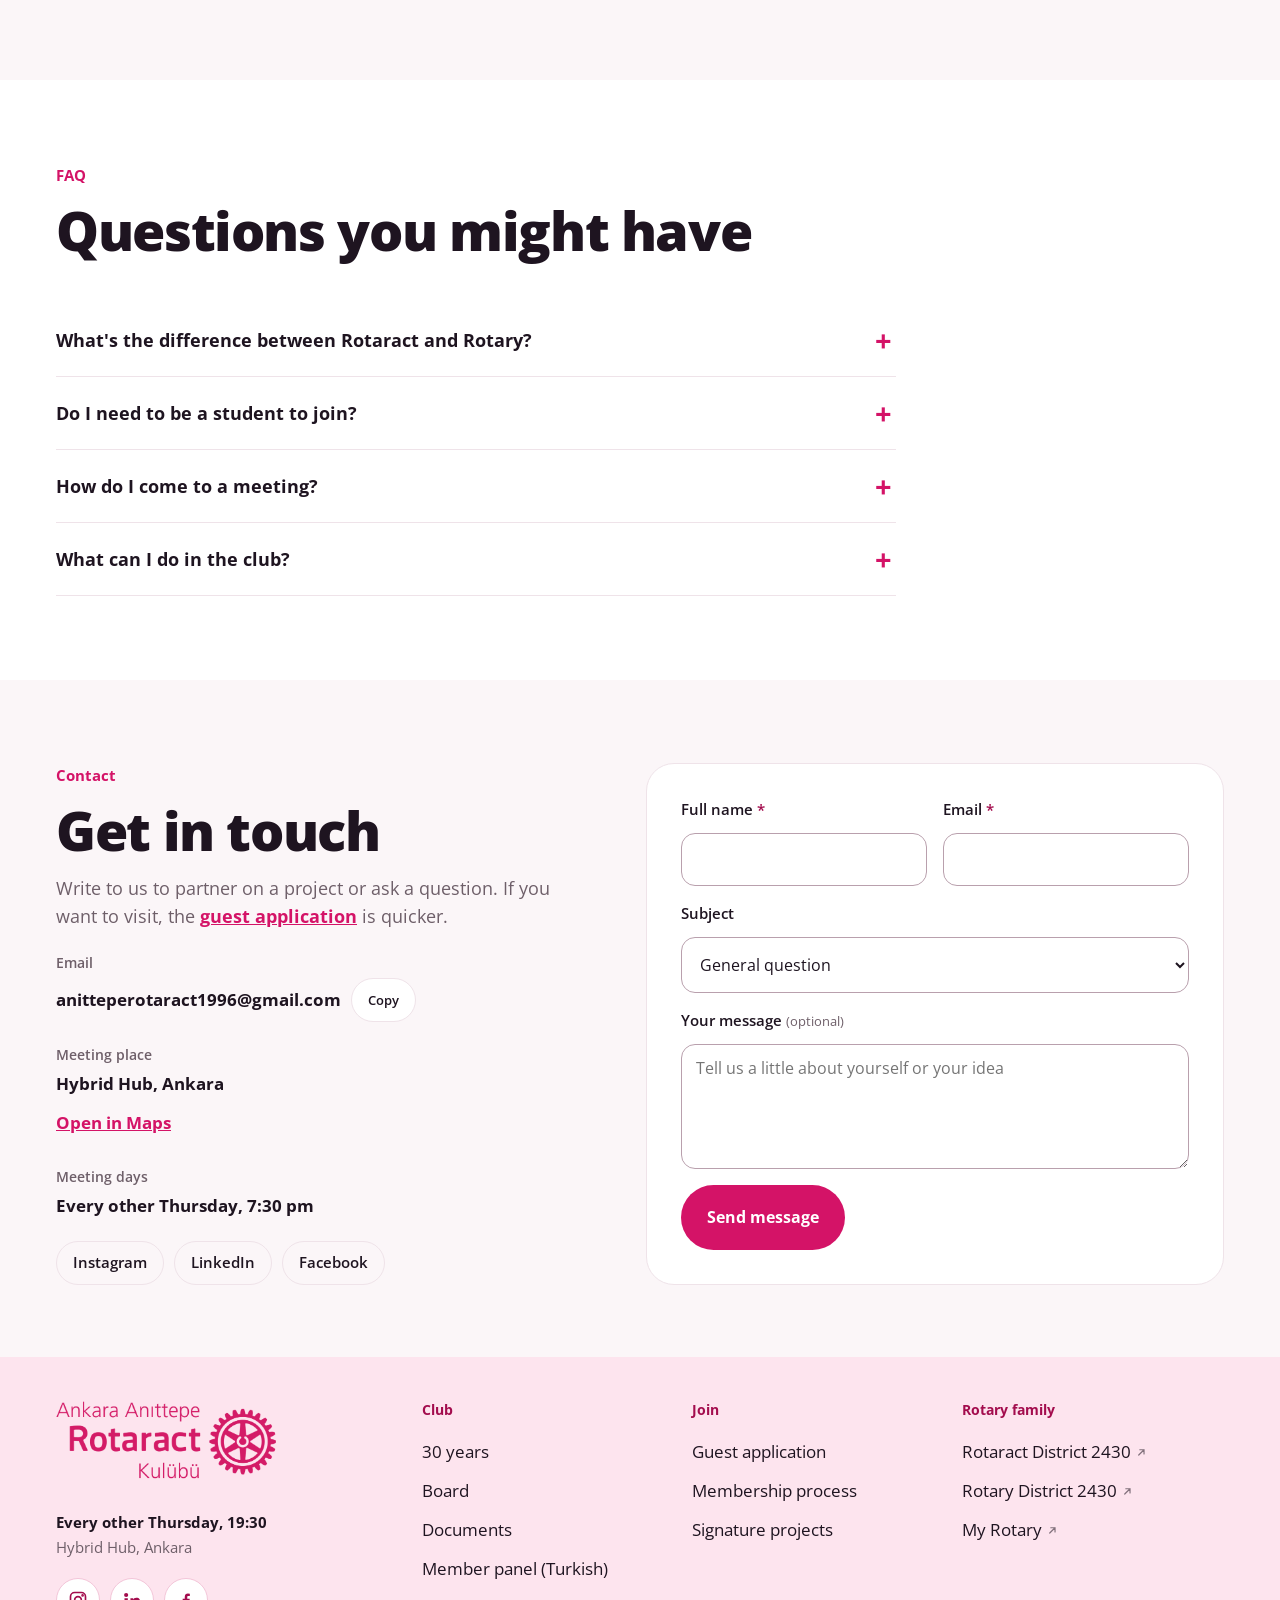
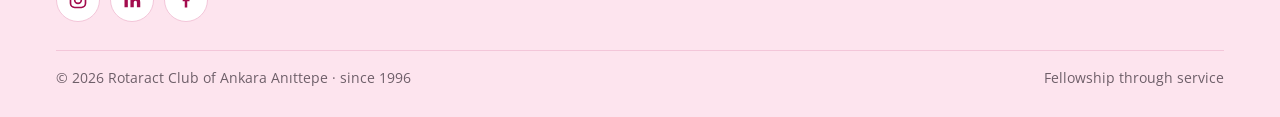
==== commit 343de9f2: "Anasayfa: bölüm aralıkları ve hero altı boşluğu sıkılaştırıldı (masaüstü) Co-Authored-By: Claude Opu" ====
--- a/en/index.html
+++ b/en/index.html
@@ -708,6 +708,13 @@
 .foot-bottom{margin-top:28px;padding-top:16px}
 .foot li a{padding-block:6px}
 @media (min-width:1201px){footer.site{padding-bottom:calc(28px + env(safe-area-inset-bottom,0px))}}
+/* Bölüm aralıkları sıkılaştırıldı: masaüstünde geçişlerde 256px yerine ~170px */
+@media (min-width:641px){
+  .band{padding-block:clamp(56px,6.5vw,88px)}
+  #hikaye + .band{padding-block:clamp(40px,4.5vw,64px)!important}
+  .hero-inner{padding-bottom:clamp(40px,5vw,72px)}
+  .tl.static .tl-sticky{padding-block:clamp(56px,6.5vw,88px)}
+}
 </style>
 
 <div class="progress" id="progress" aria-hidden="true"></div>
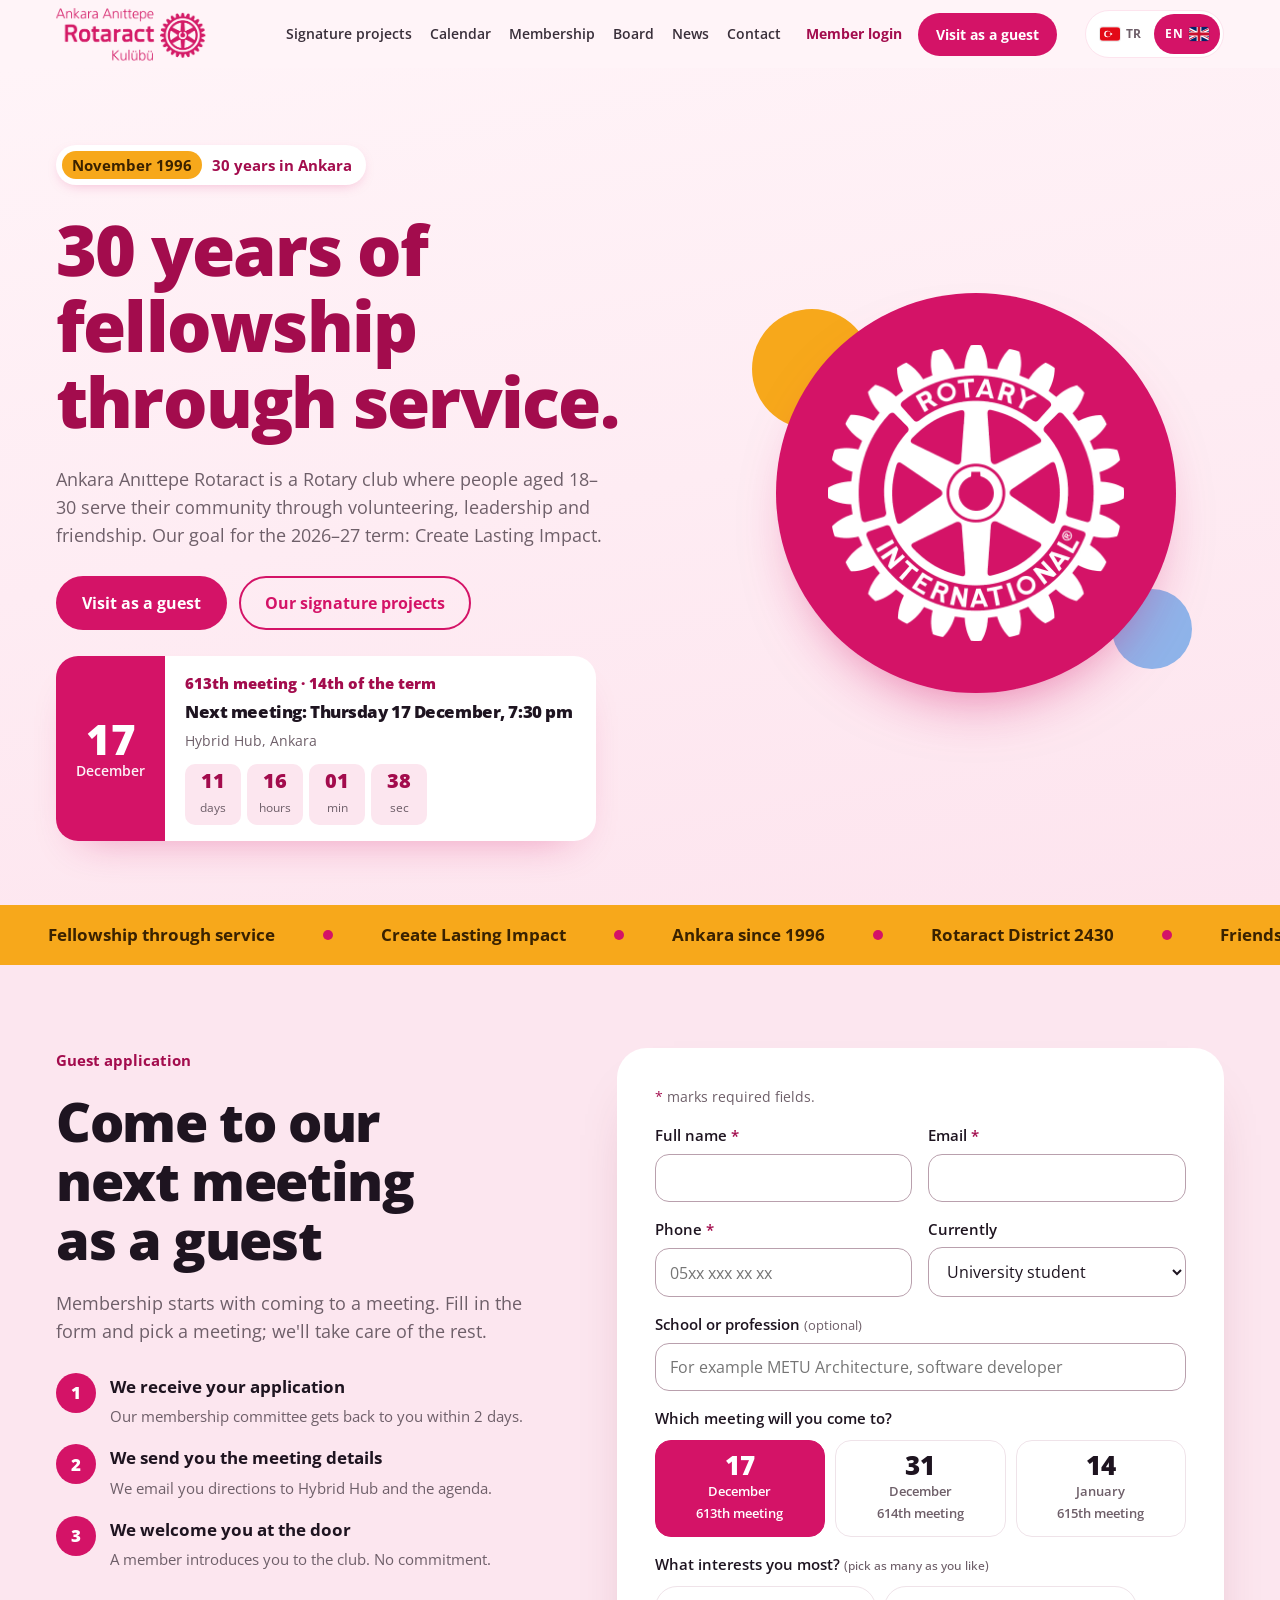
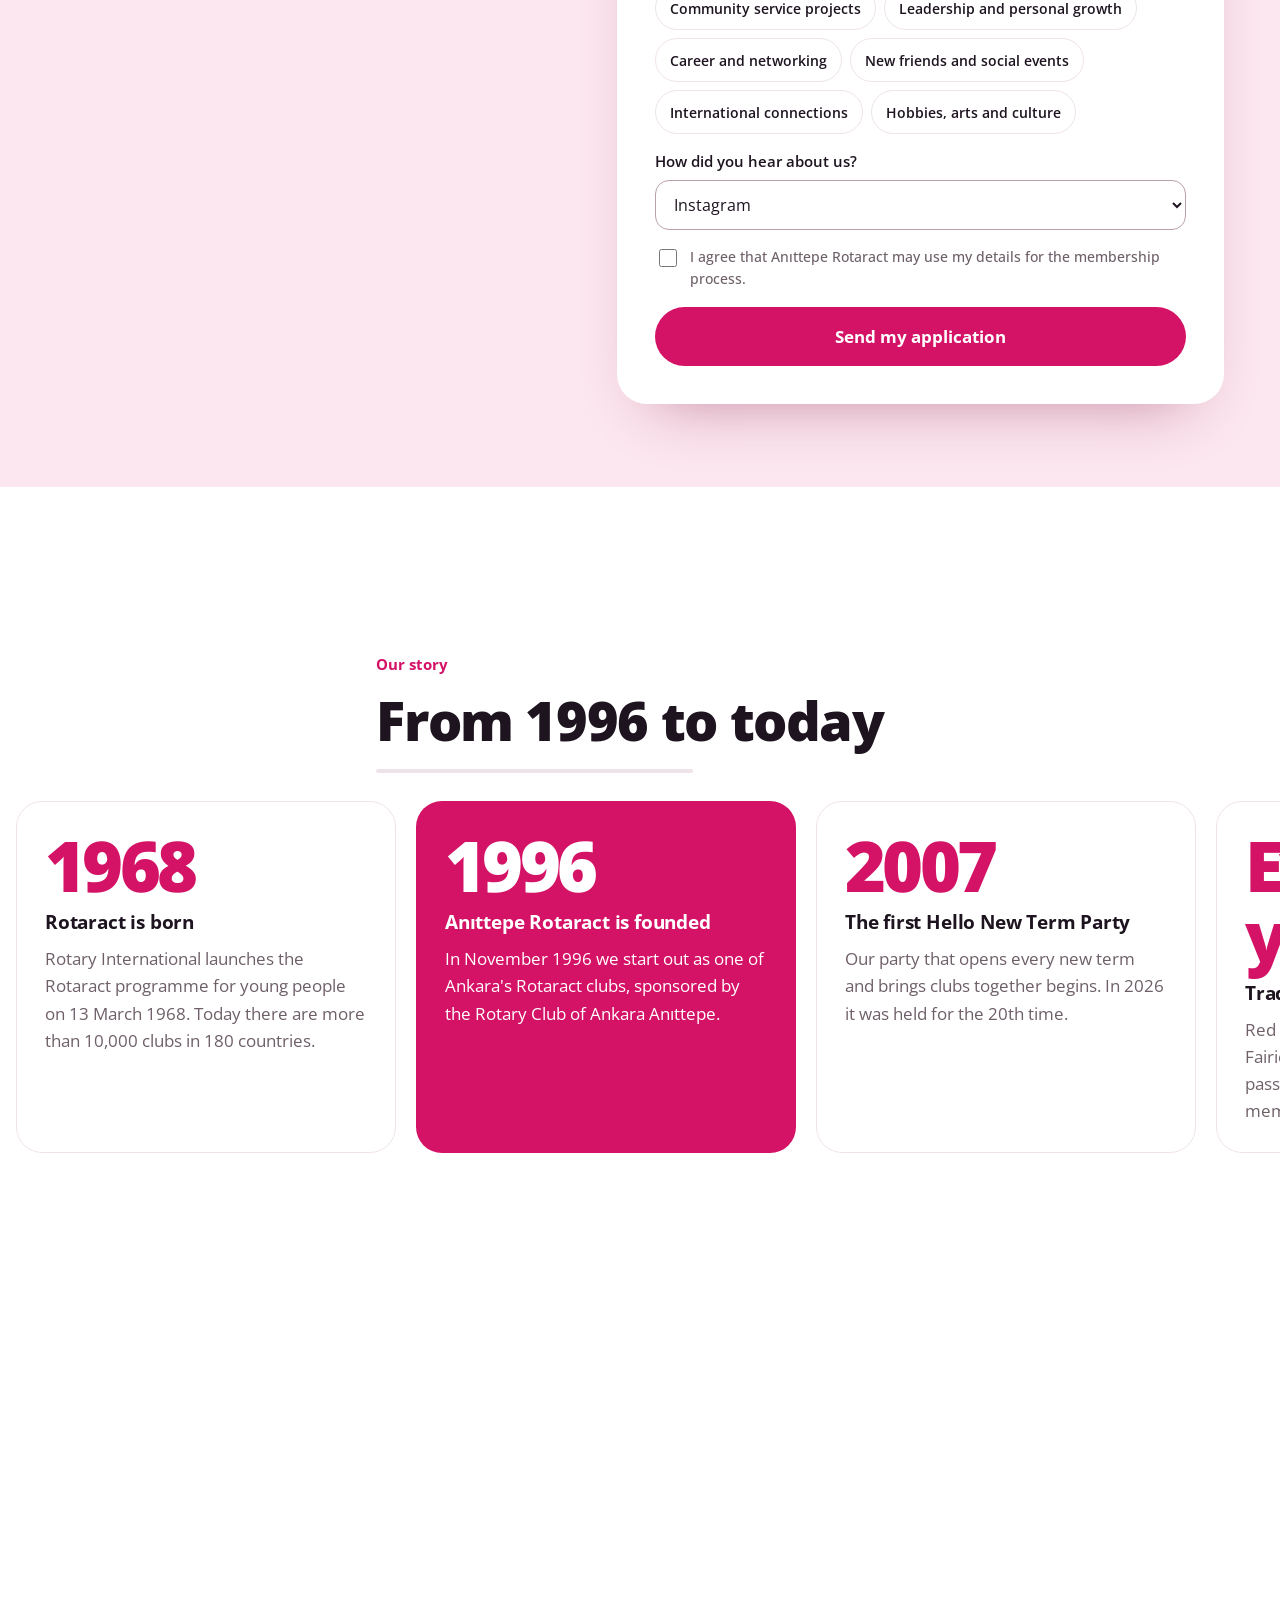
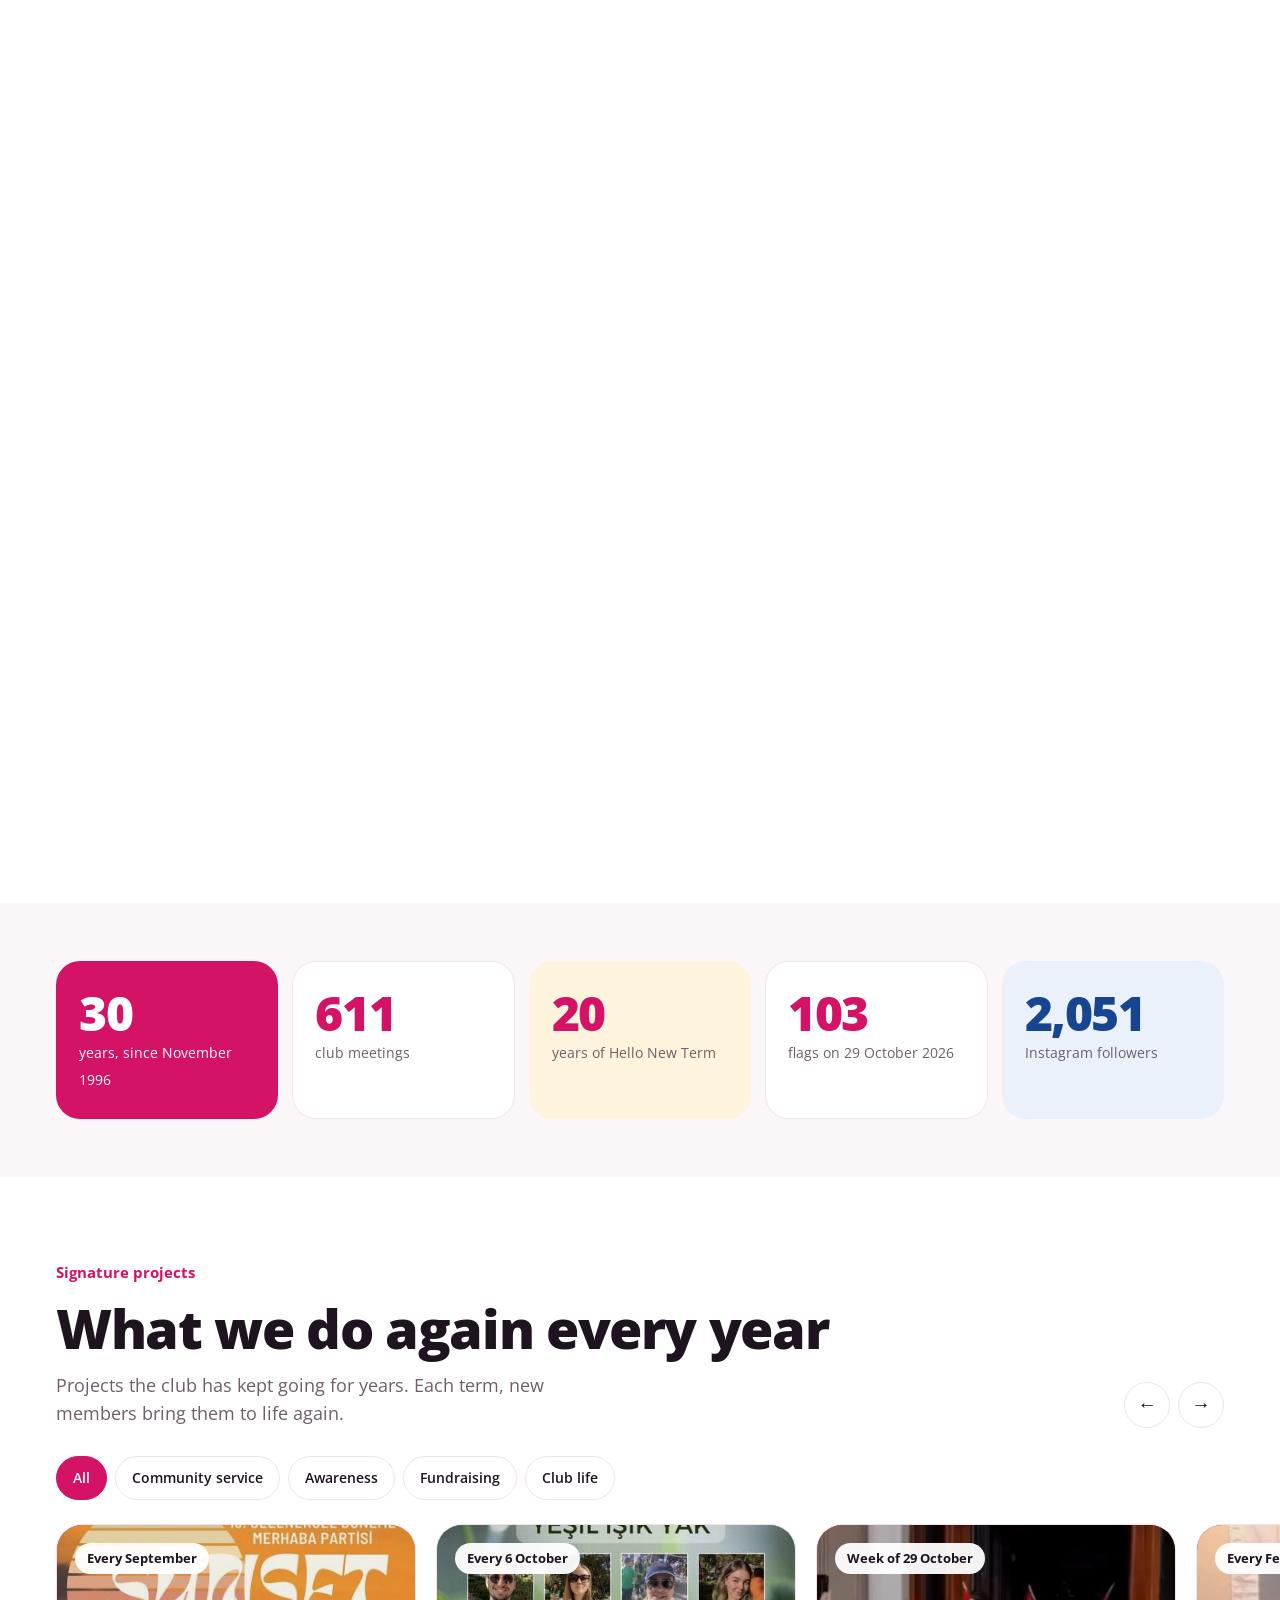
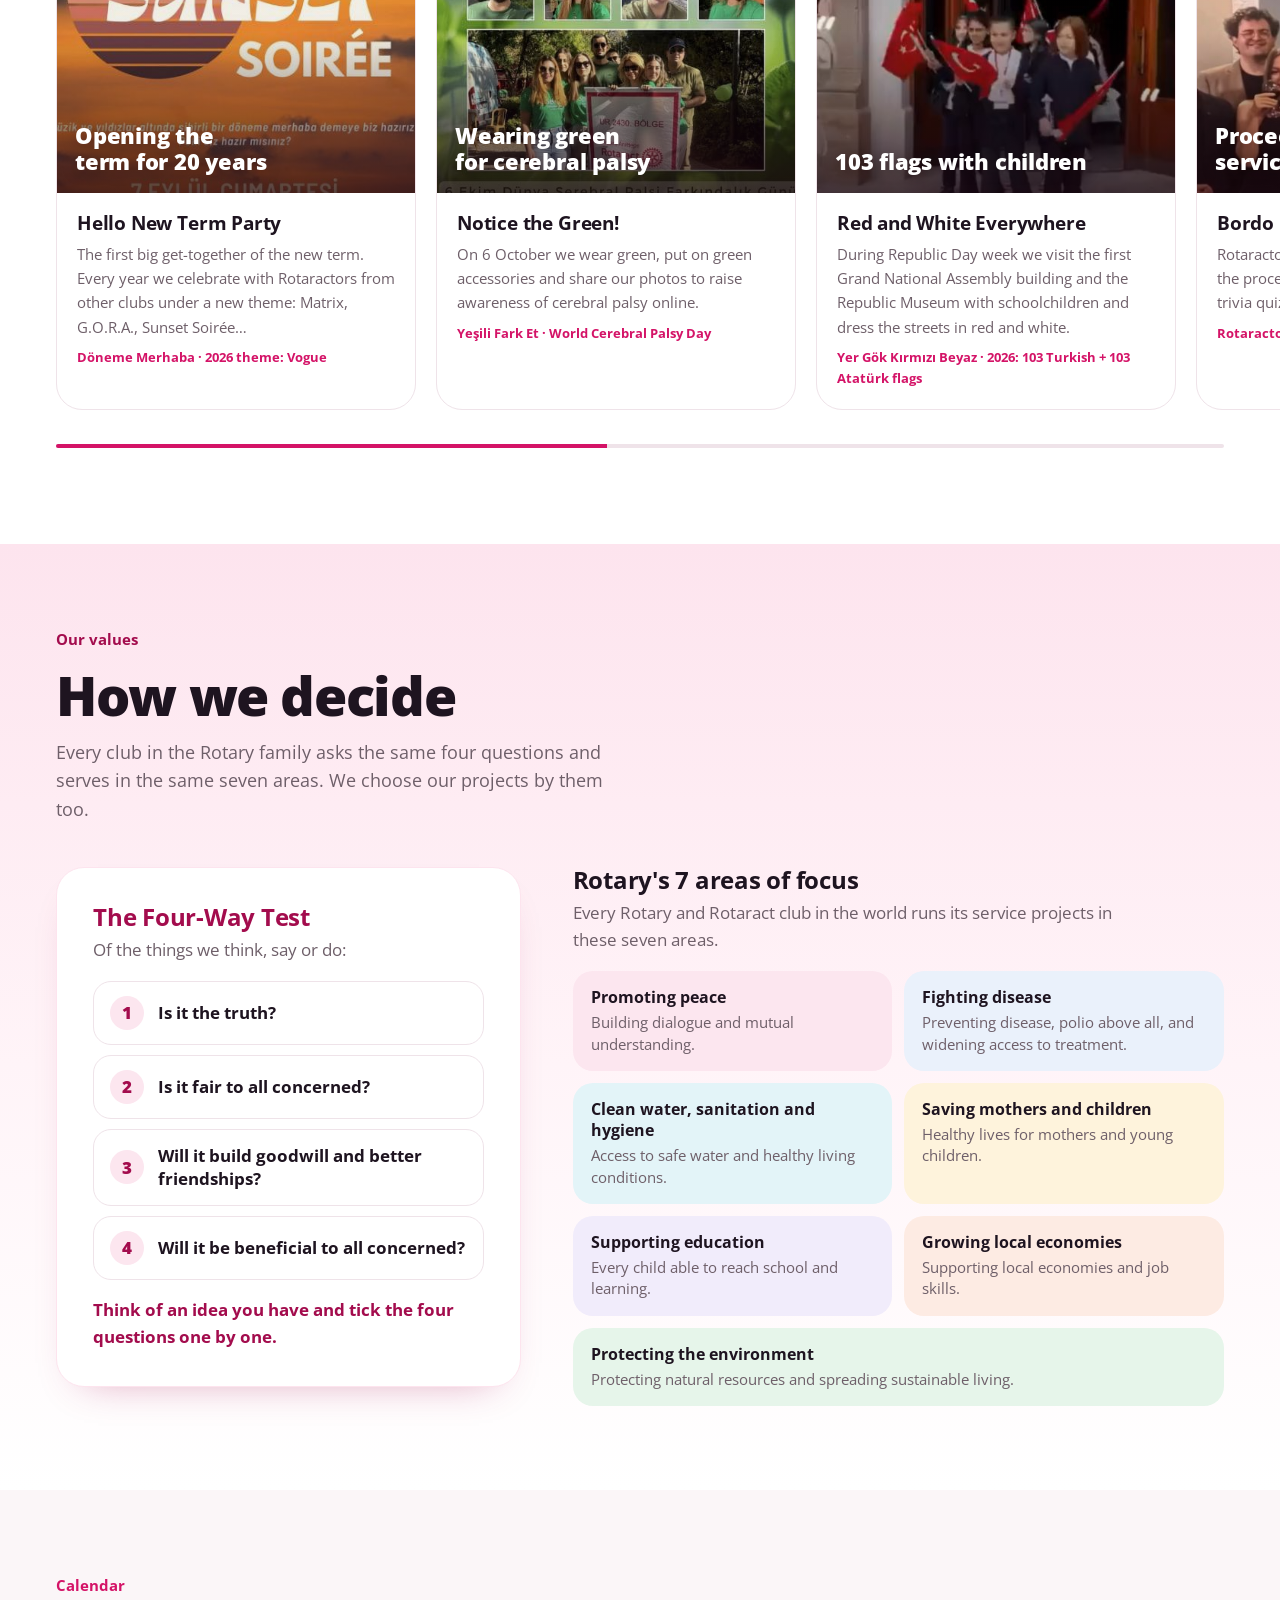
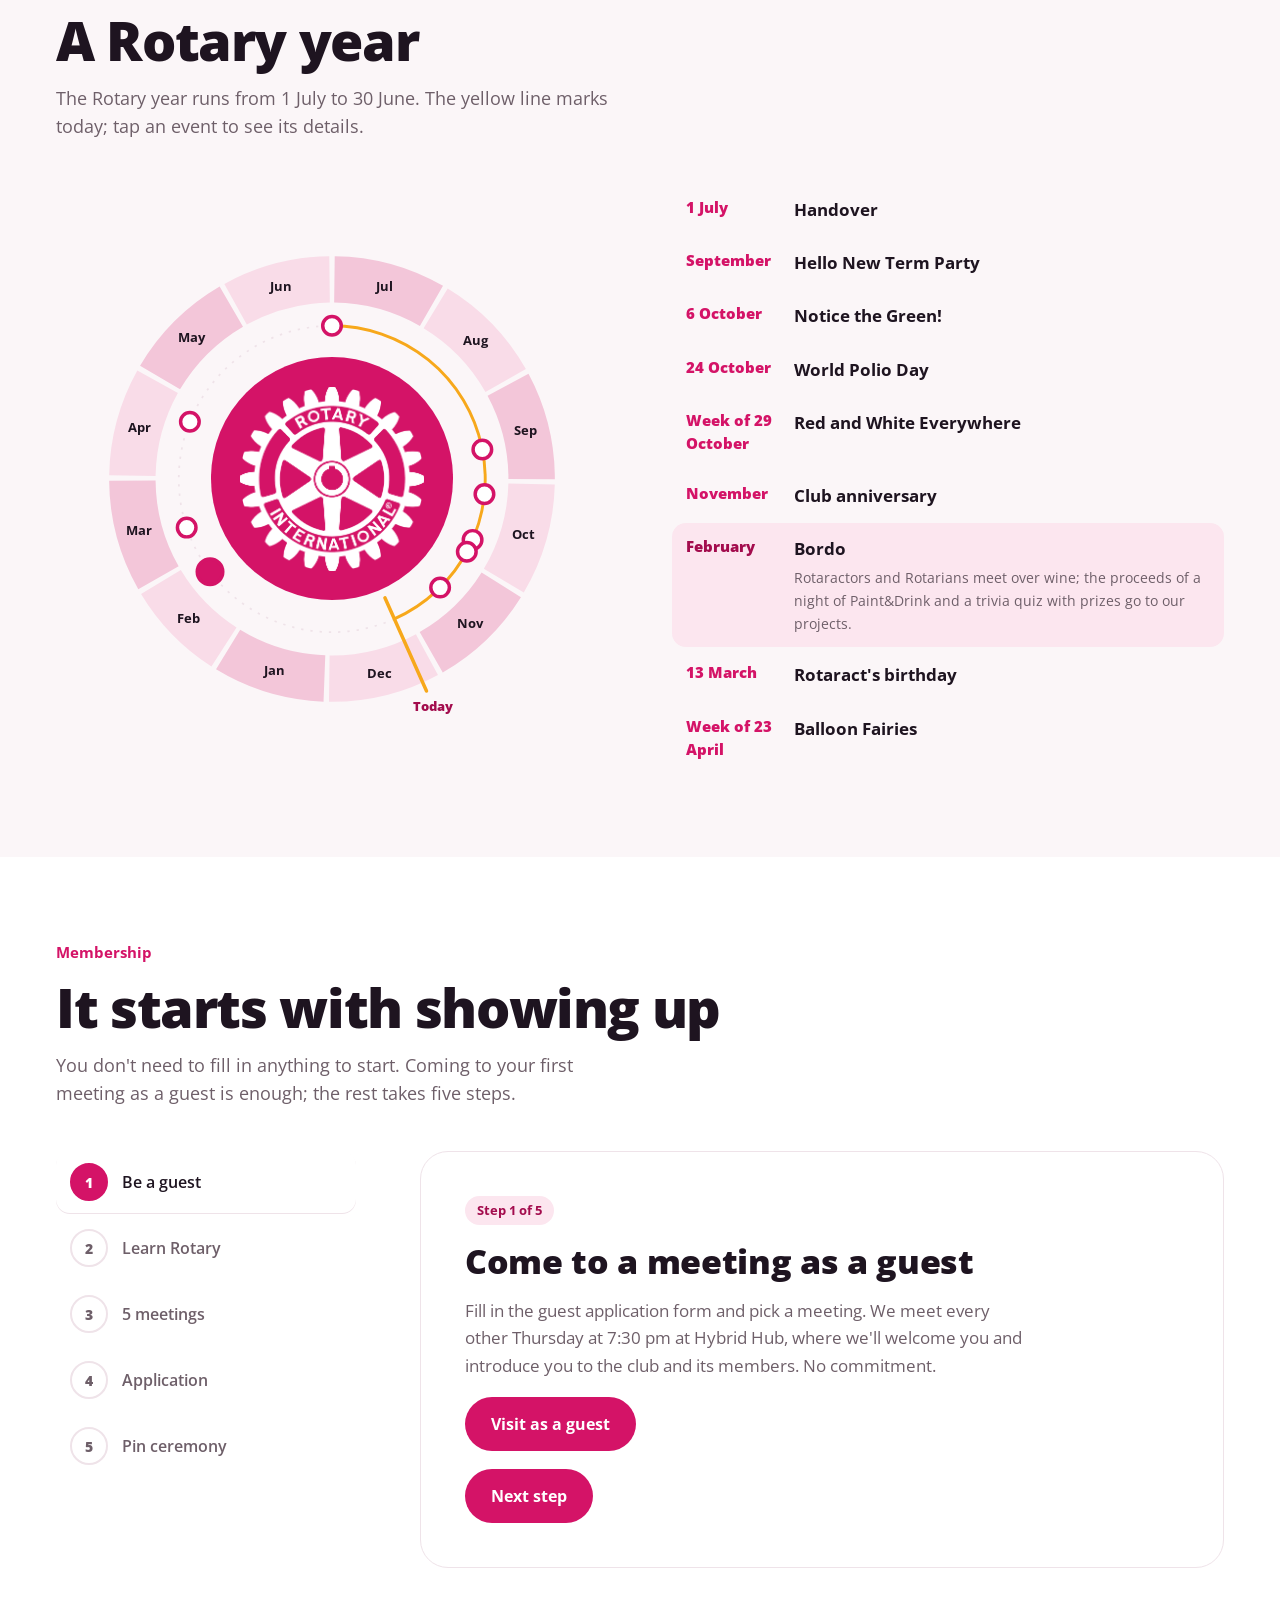
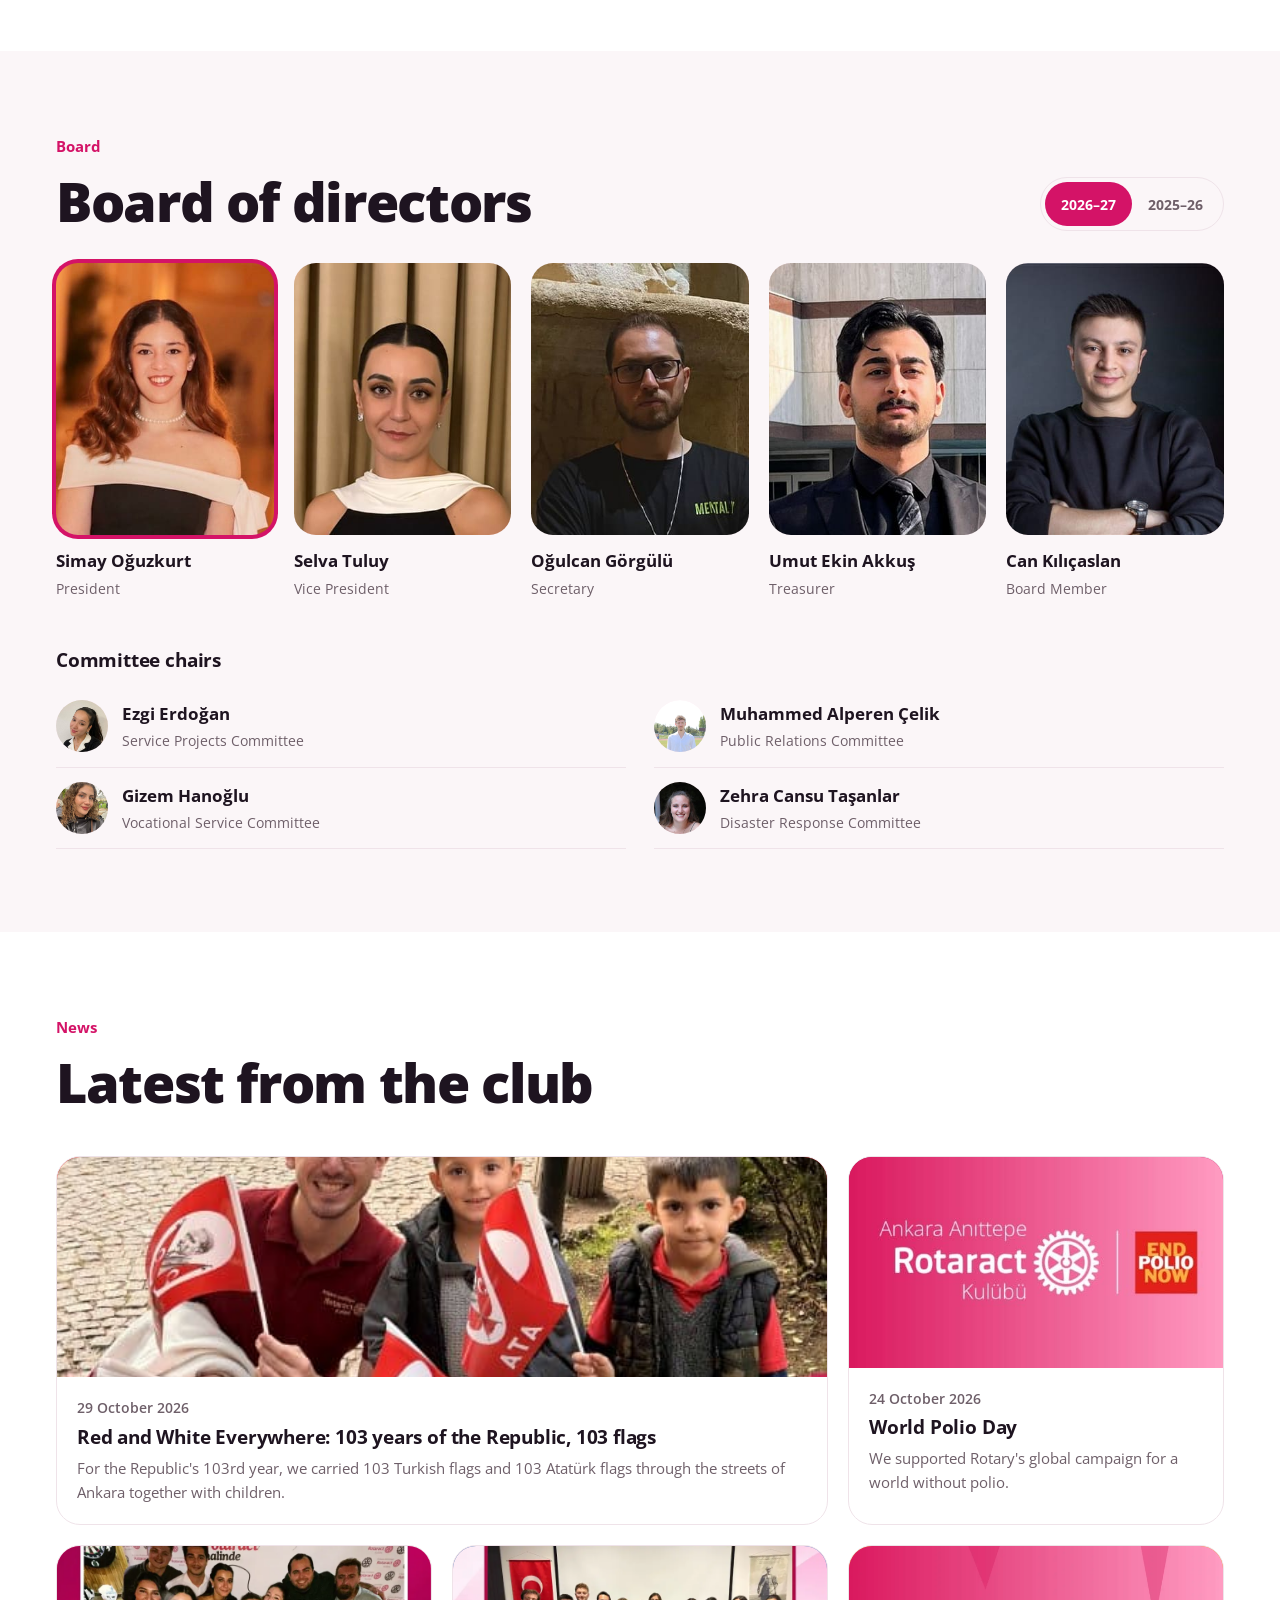
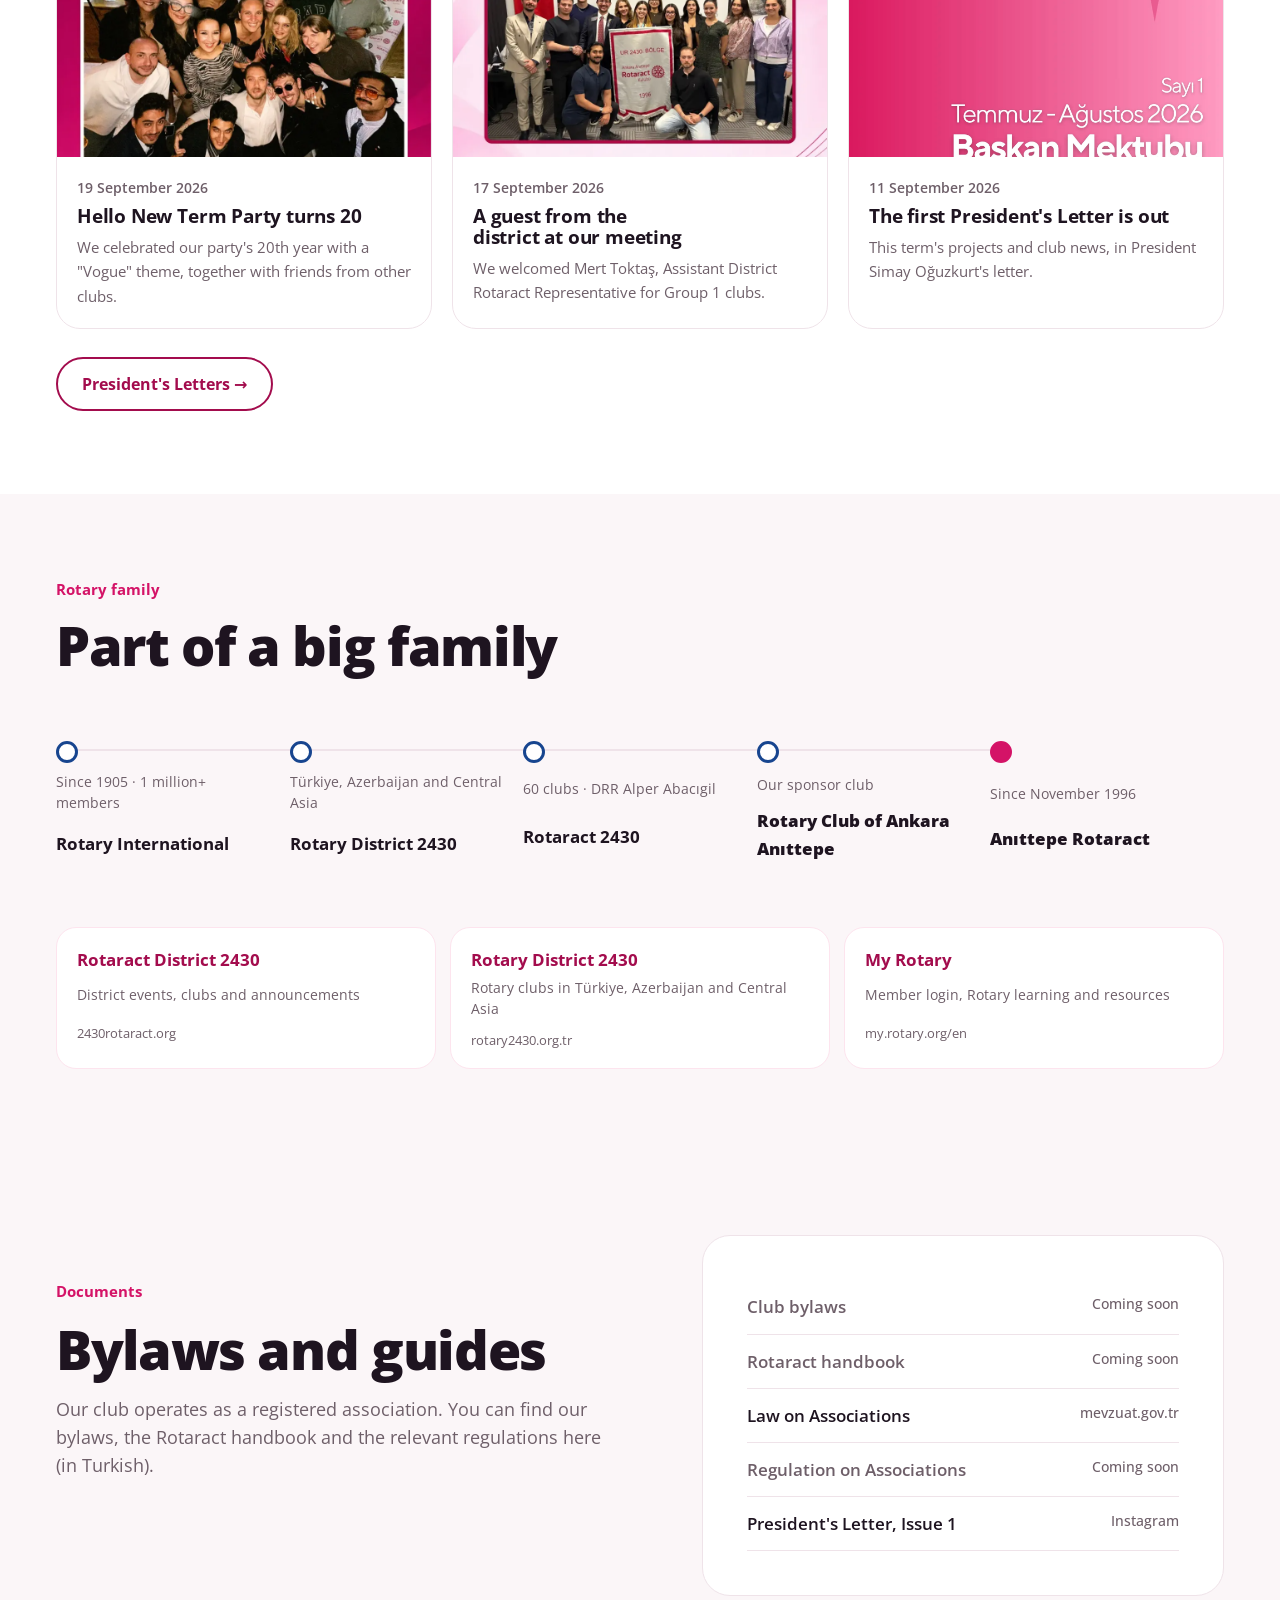
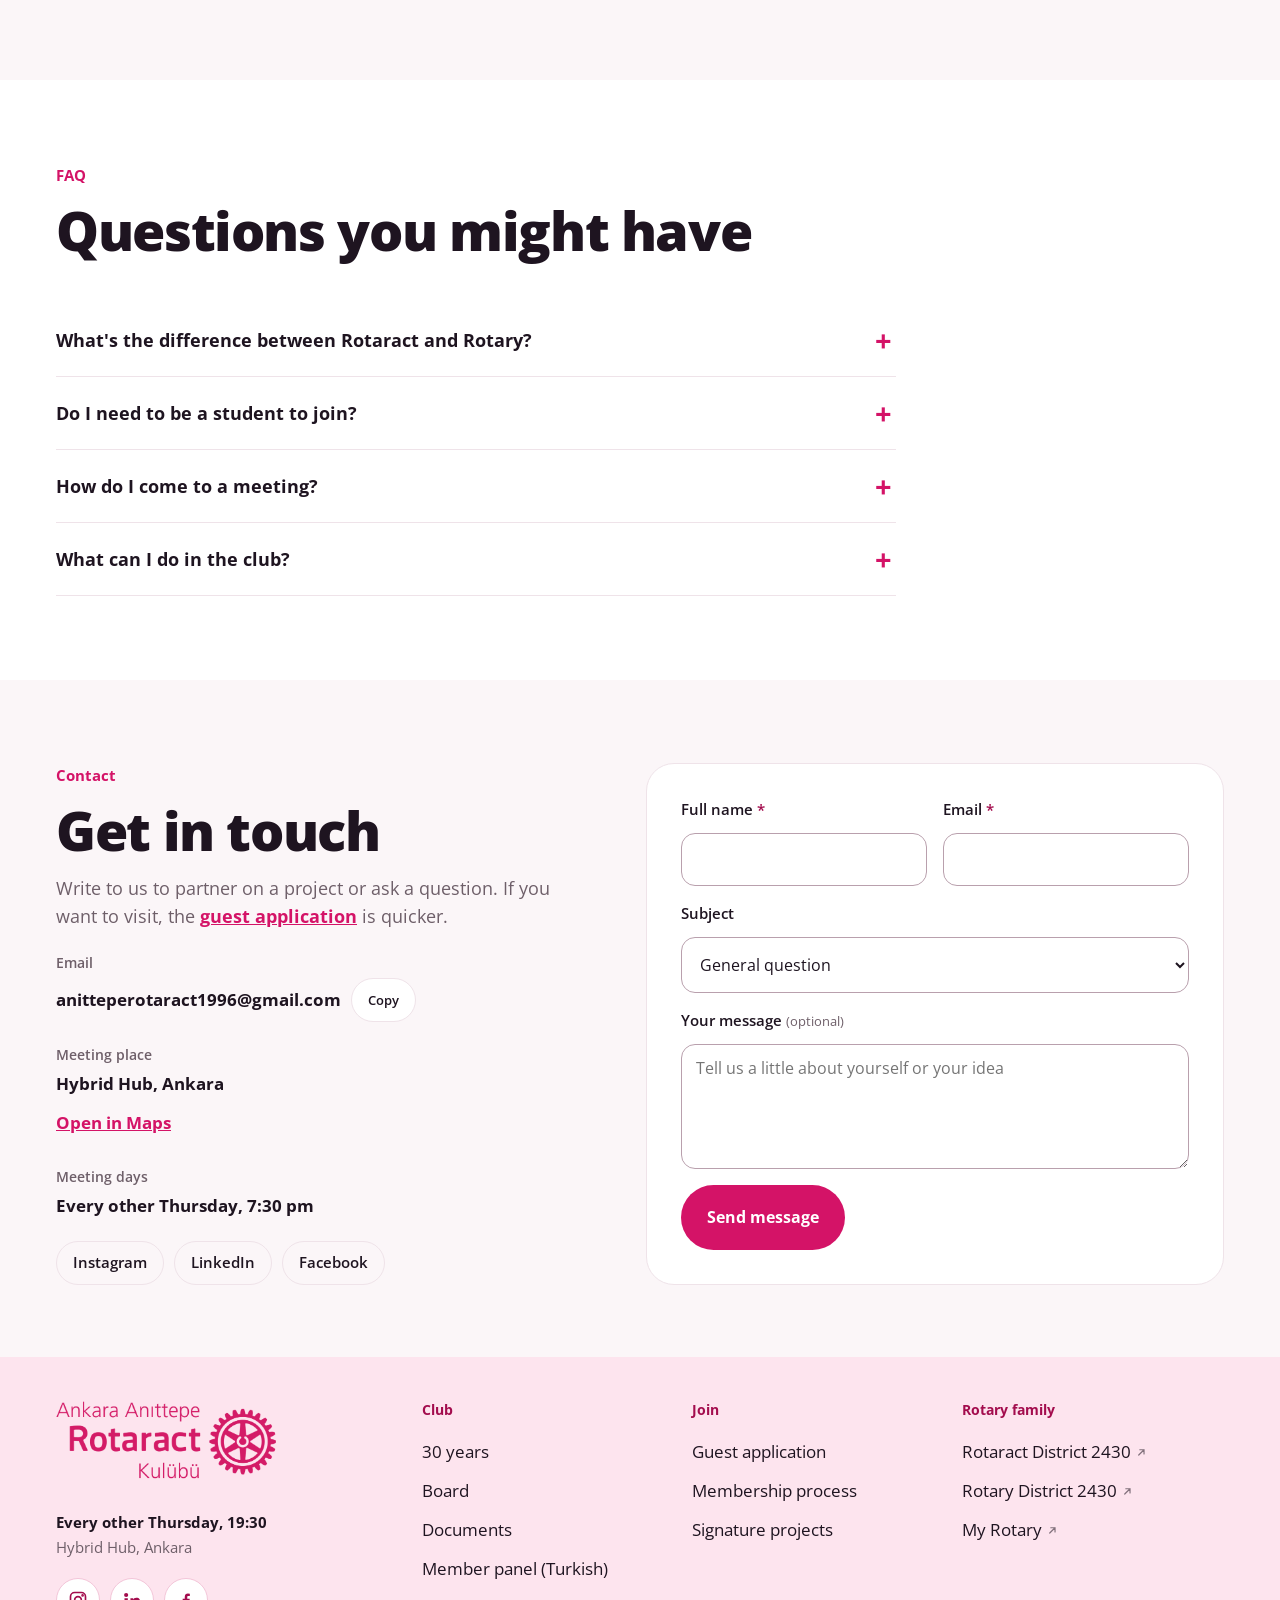
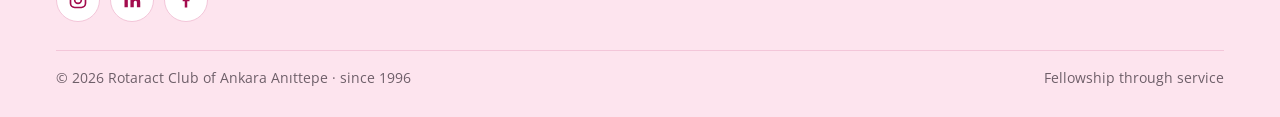
==== commit 90391e5c: "İletişim/başvuru spam koruması: formlarda gizli tuzak alanı ve süre; basvuru fonksiyonunda Origin, h" ====
--- a/en/index.html
+++ b/en/index.html
@@ -715,6 +715,7 @@
   .hero-inner{padding-bottom:clamp(40px,5vw,72px)}
   .tl.static .tl-sticky{padding-block:clamp(56px,6.5vw,88px)}
 }
+.hp-f{position:absolute!important;left:-10000px;top:auto;width:1px;height:1px;overflow:hidden}
 </style>
 
 <div class="progress" id="progress" aria-hidden="true"></div>
@@ -799,7 +800,7 @@
           <li><b>We welcome you at the door</b><span>A member introduces you to the club. No commitment.</span></li>
         </ol>
       </div>
-      <form class="apply-form" id="gf" novalidate>
+      <form class="apply-form" id="gf" novalidate><label class="hp-f" aria-hidden="true">Website<input type="text" name="website" tabindex="-1" autocomplete="off"></label>
         <div class="gf-fields" id="gfFields">
           <p class="req-note"><span class="req" aria-hidden="true">*</span> marks required fields.</p>
           <label><span class="lbl">Full name<span class="req" aria-hidden="true"> *</span></span><input id="g-name" name="name" required autocomplete="name" autocapitalize="words"></label>
@@ -1107,7 +1108,7 @@
           <a href="https://www.facebook.com/AnittepeRotaractKulubu/" target="_blank" rel="noopener">Facebook</a>
         </div>
       </div>
-      <form class="cf" id="cf" novalidate>
+      <form class="cf" id="cf" novalidate><label class="hp-f" aria-hidden="true">Website<input type="text" name="website" tabindex="-1" autocomplete="off"></label>
         <label><span class="lbl">Full name<span class="req" aria-hidden="true"> *</span></span><input id="f-name" name="name" required autocomplete="name" autocapitalize="words"></label>
         <label><span class="lbl">Email<span class="req" aria-hidden="true"> *</span></span><input id="f-mail" name="email" type="email" required autocomplete="email"></label>
         <label class="full">Subject
@@ -1233,7 +1234,7 @@
   $$("#gInterest button").forEach(b=>b.addEventListener("click",()=>b.setAttribute("aria-pressed",b.getAttribute("aria-pressed")!=="true")));
 
   // Formlar kulüp sunucusuna (Supabase) gider: başvuru kaydedilir ve kulüp Gmail adresine iletilir. Ulaşılamazsa e-posta uygulaması açılır.
-  const sendMail=(subject,body,replyTo,kind,confirm)=>fetch("https://fyjcgfbooajuljebxnil.supabase.co/functions/v1/basvuru",{method:"POST",headers:{"Content-Type":"application/json"},body:JSON.stringify({kind:kind||(/başvuru|application/i.test(subject)?"misafir":"iletisim"),subject,body,reply_to:replyTo,confirm,page:location.href})})
+  const sendMail=(subject,body,replyTo,kind,confirm)=>fetch("https://fyjcgfbooajuljebxnil.supabase.co/functions/v1/basvuru",{method:"POST",headers:{"Content-Type":"application/json"},body:JSON.stringify({kind:kind||(/başvuru|application/i.test(subject)?"misafir":"iletisim"),subject,body,reply_to:replyTo,confirm,page:location.href,hp:[...document.querySelectorAll('input[name="website"]')].map(i=>i.value).join(""),t:Math.round(performance.now())})})
     .then(r=>r.json()).then(j=>{if(!j.ok)throw new Error(j.error||"not sent");return true})
     .catch(()=>{location.href="mailto:anitteperotaract1996@gmail.com?subject="+encodeURIComponent(subject)+"&body="+encodeURIComponent(body);return false});
 
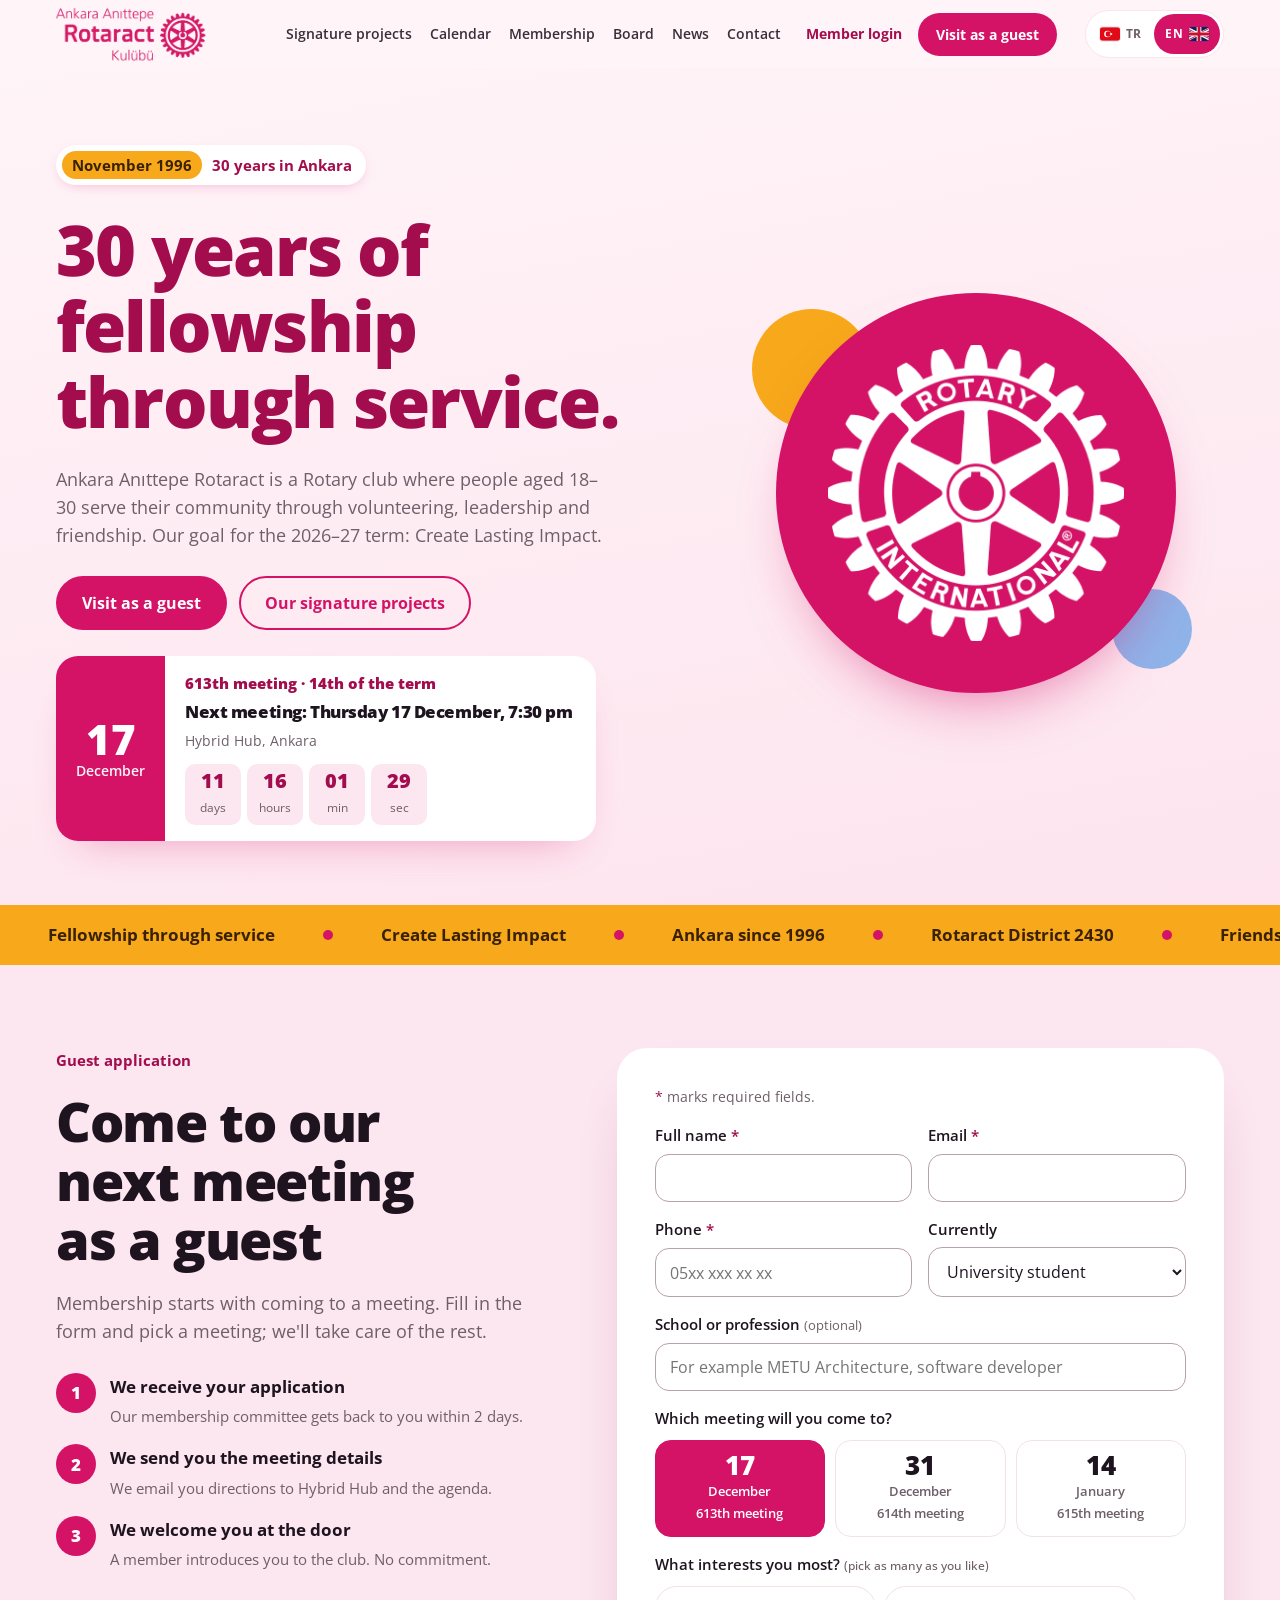
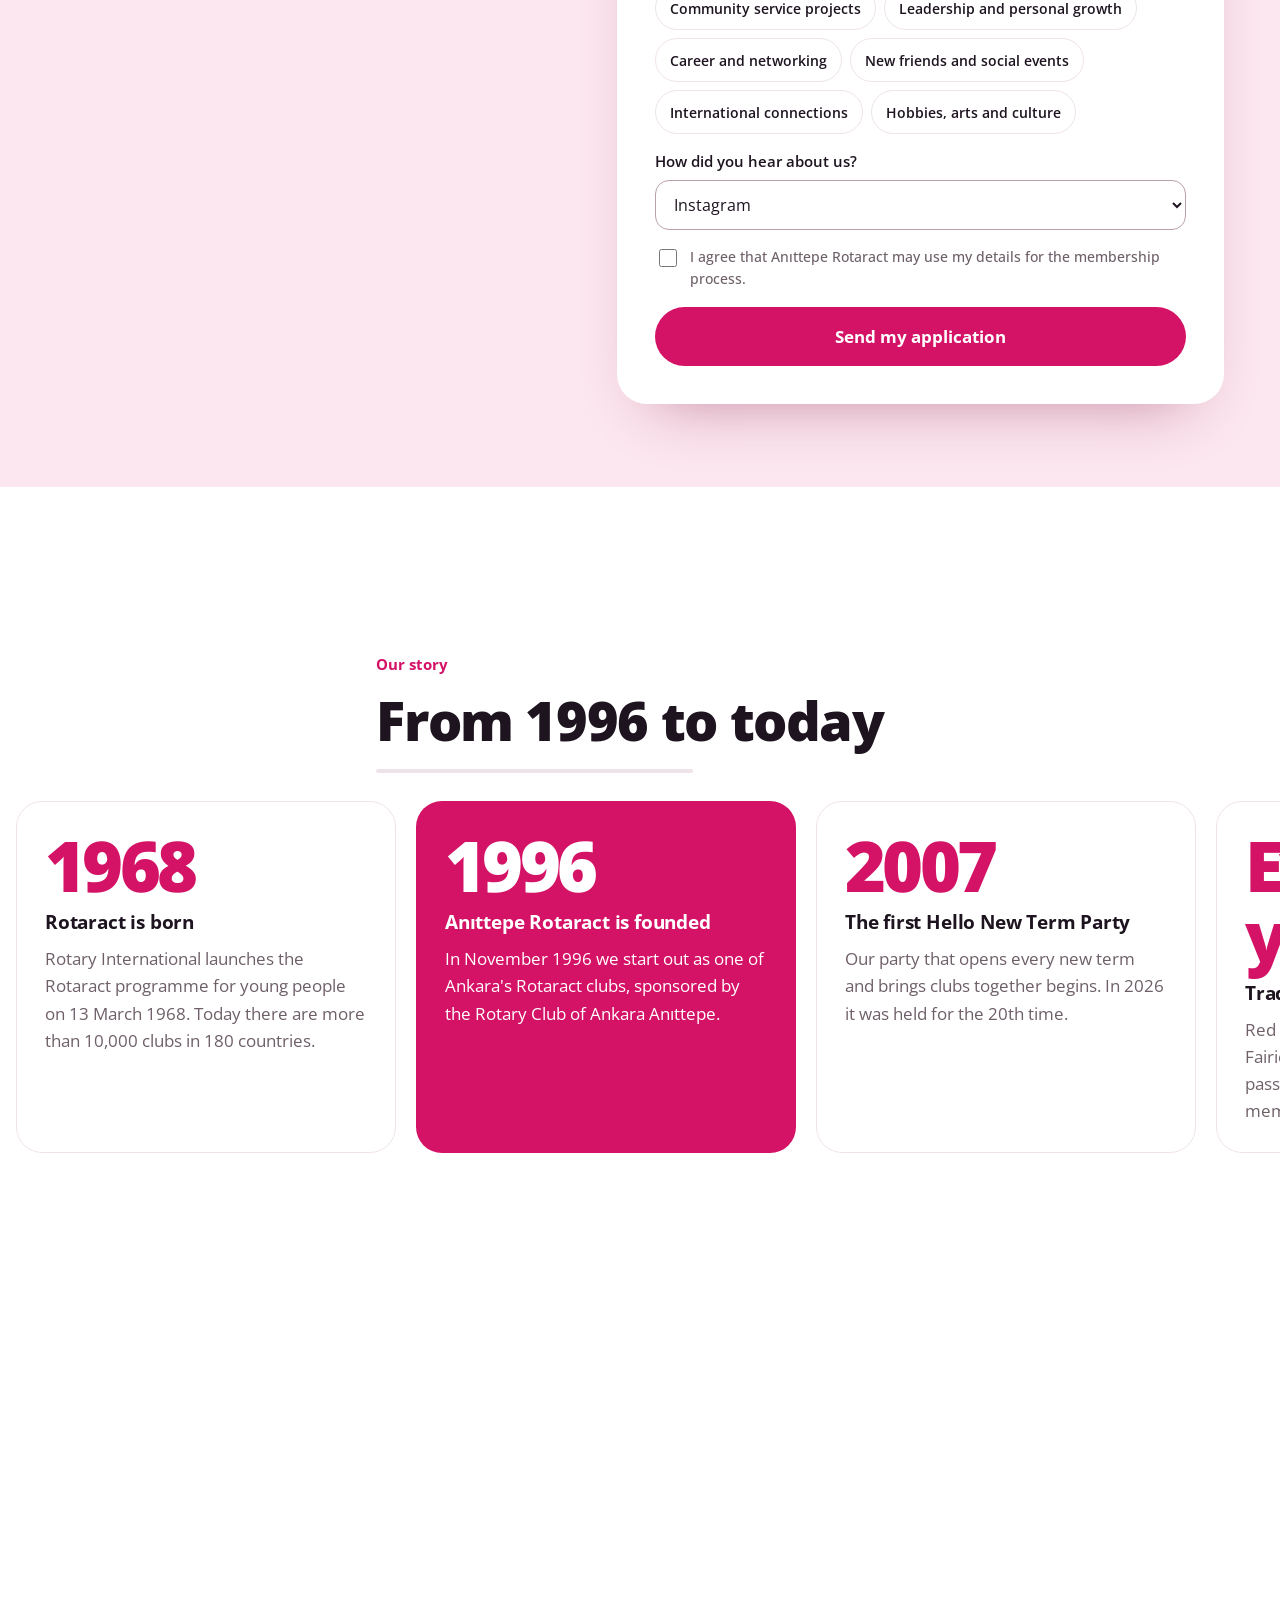
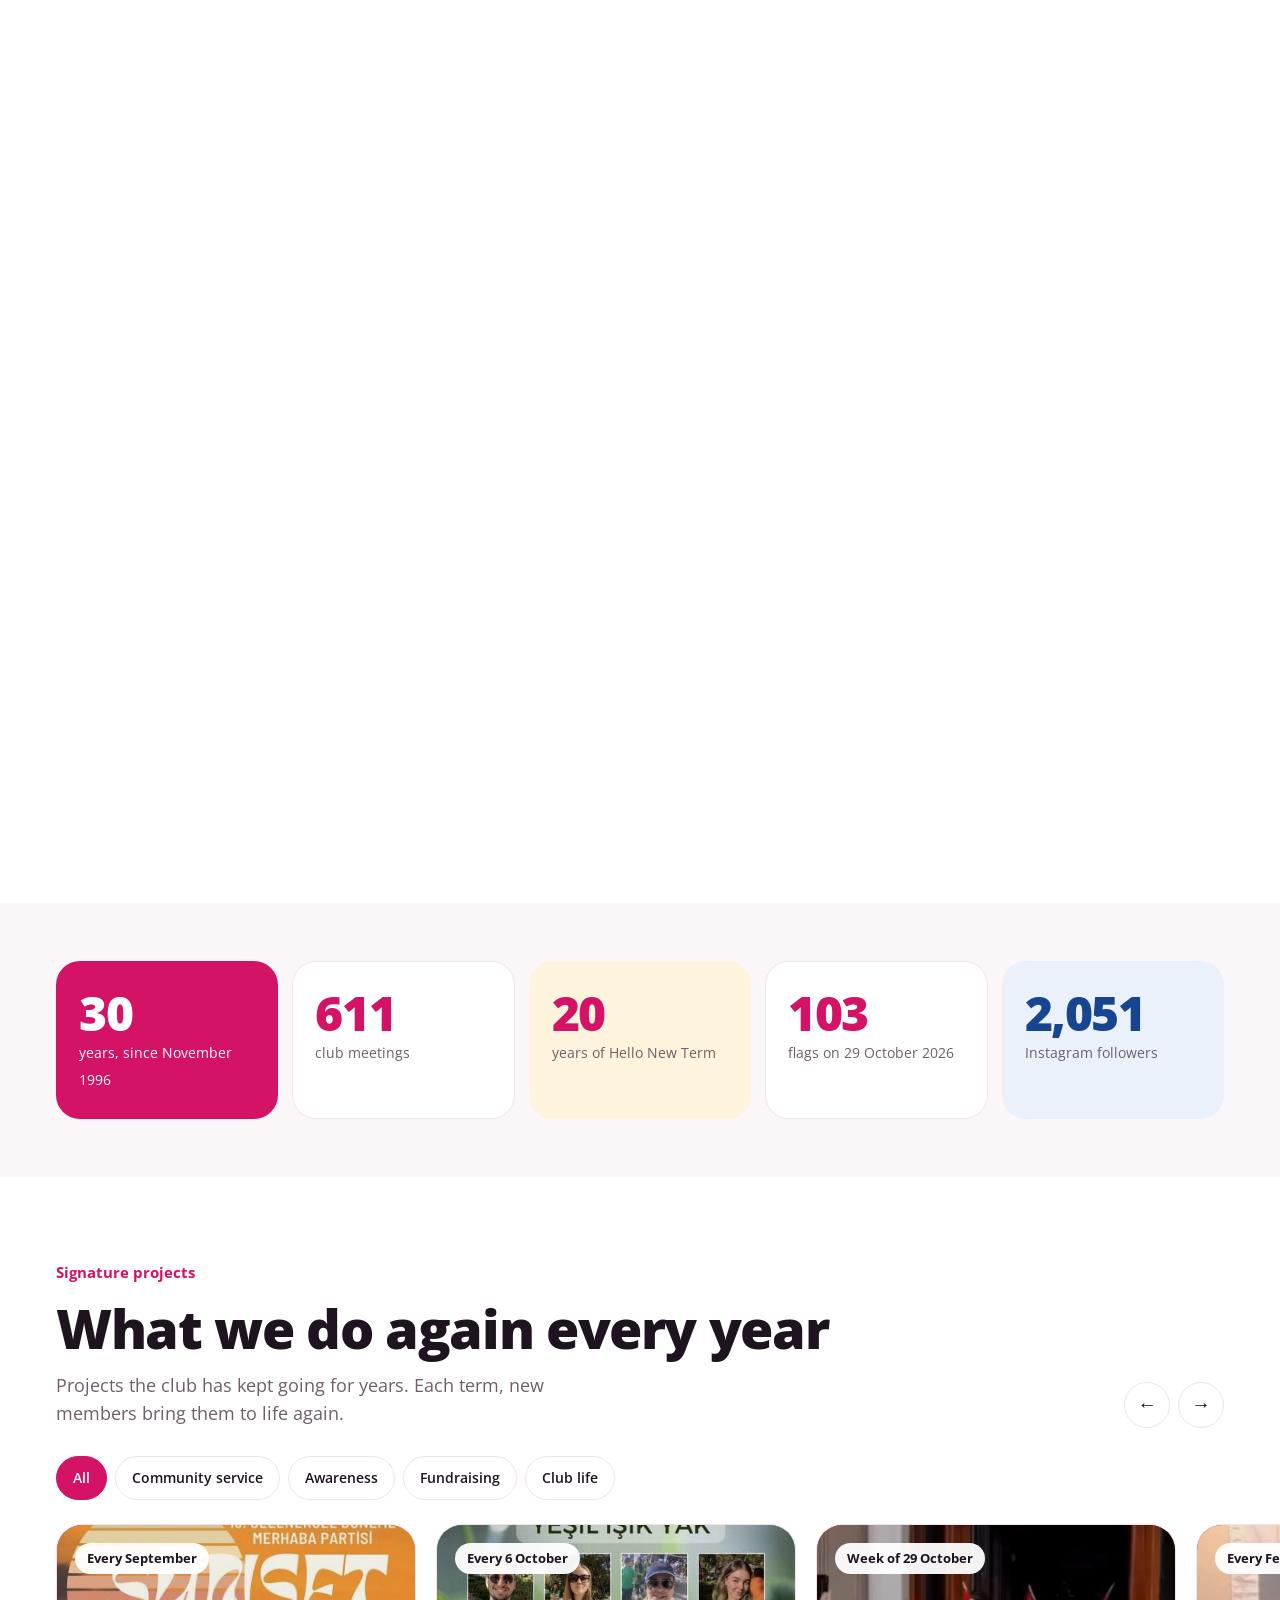
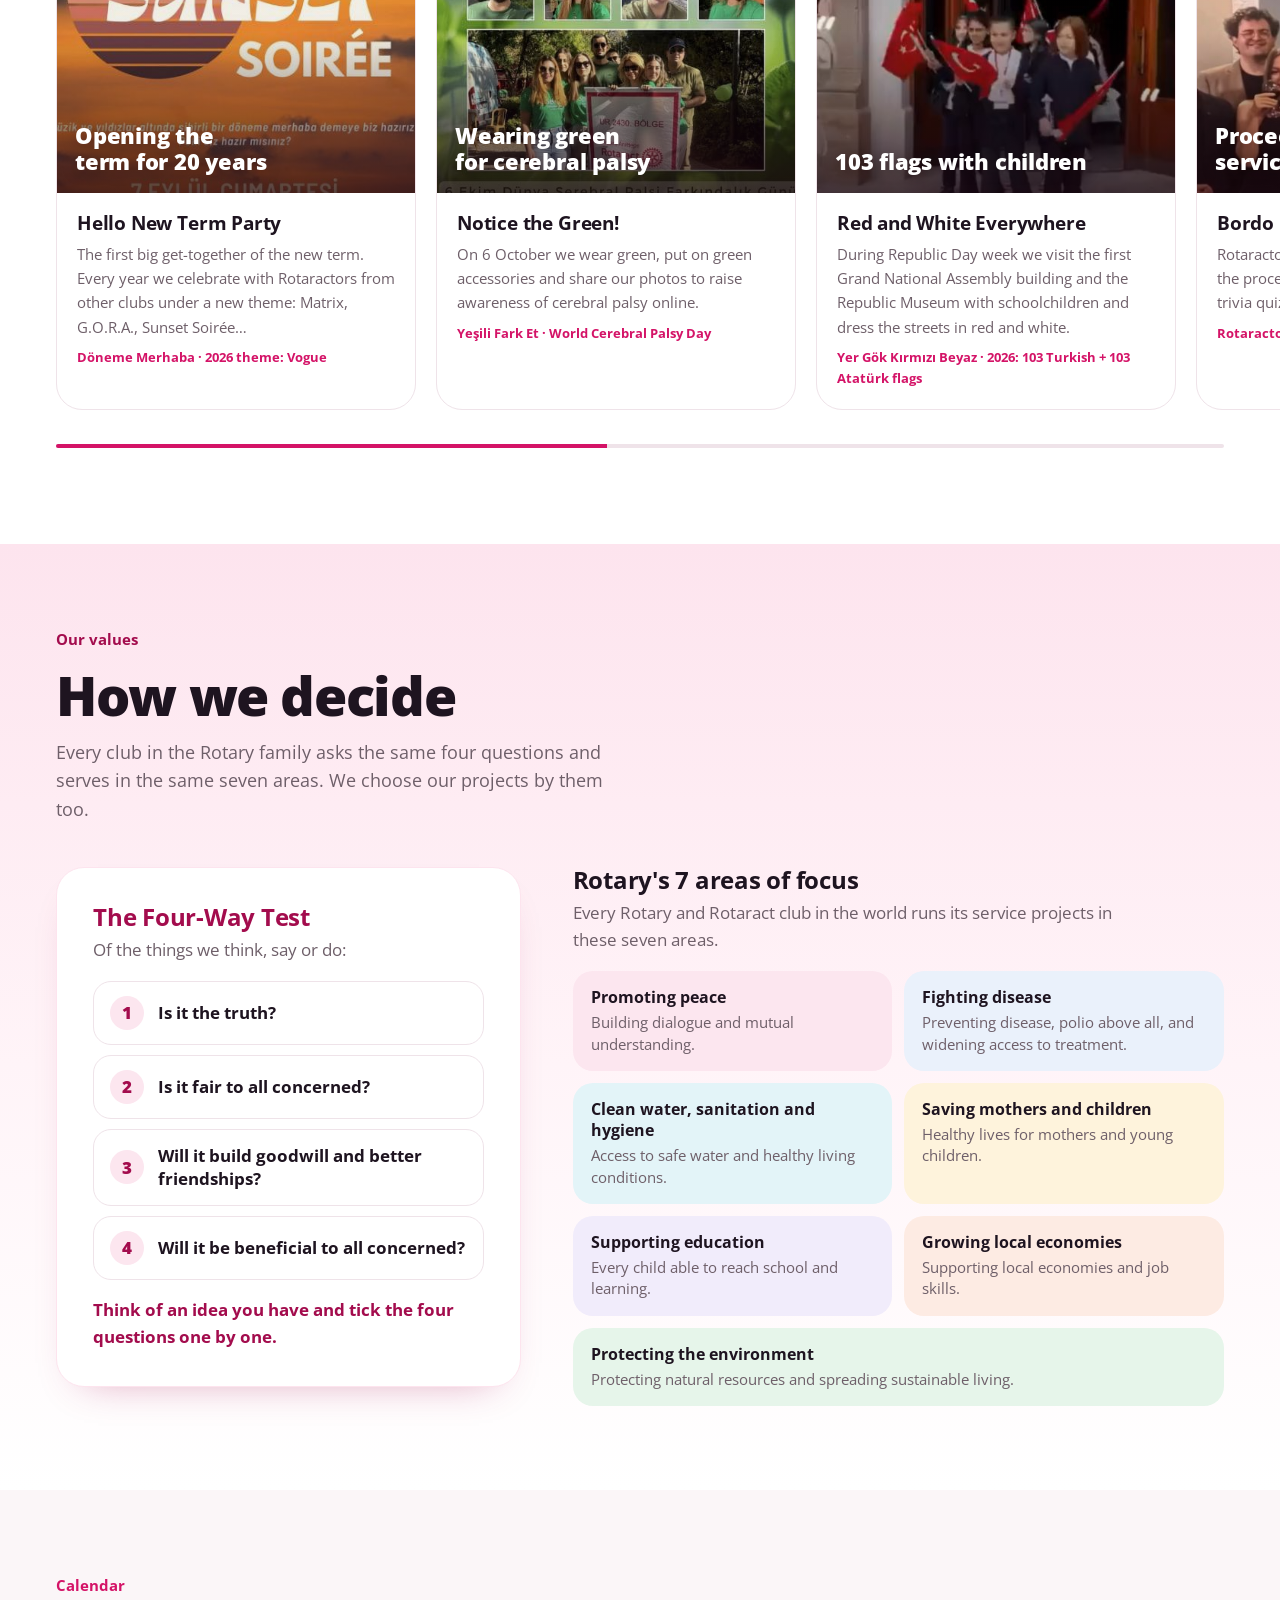
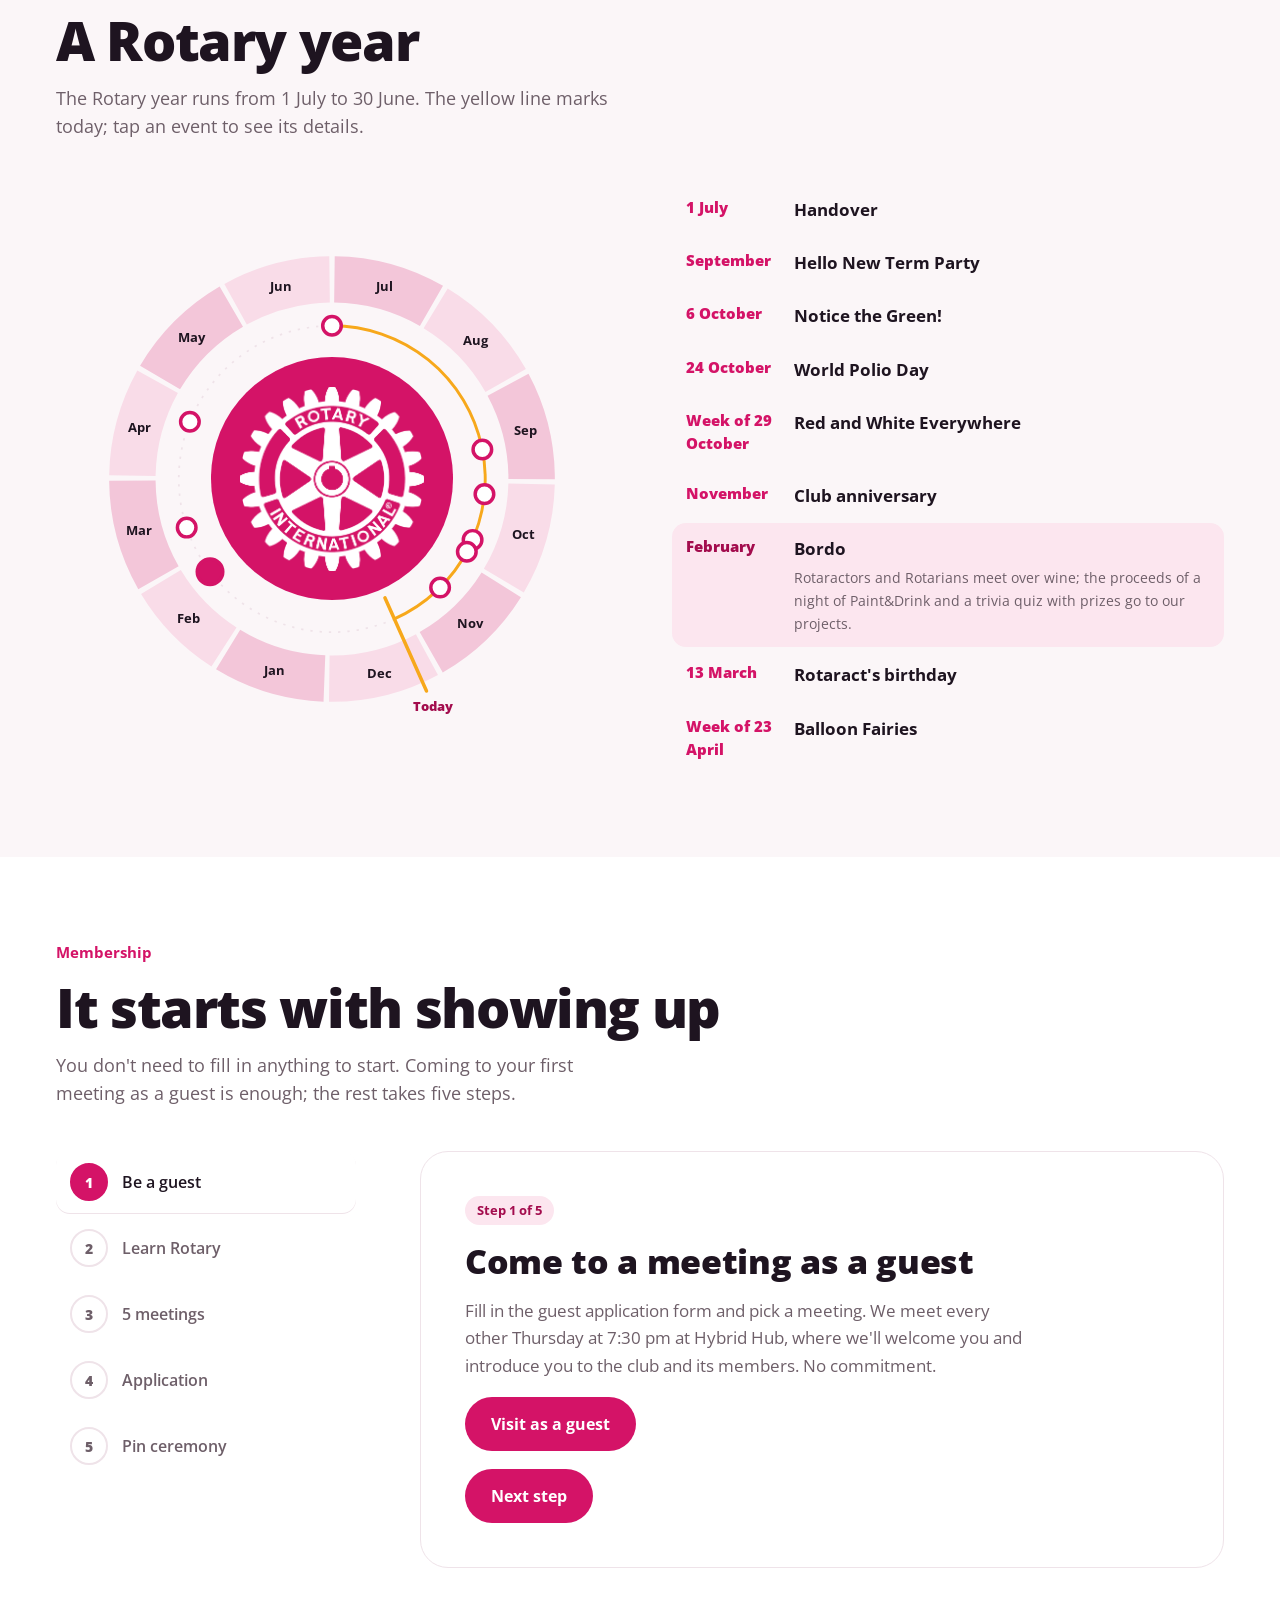
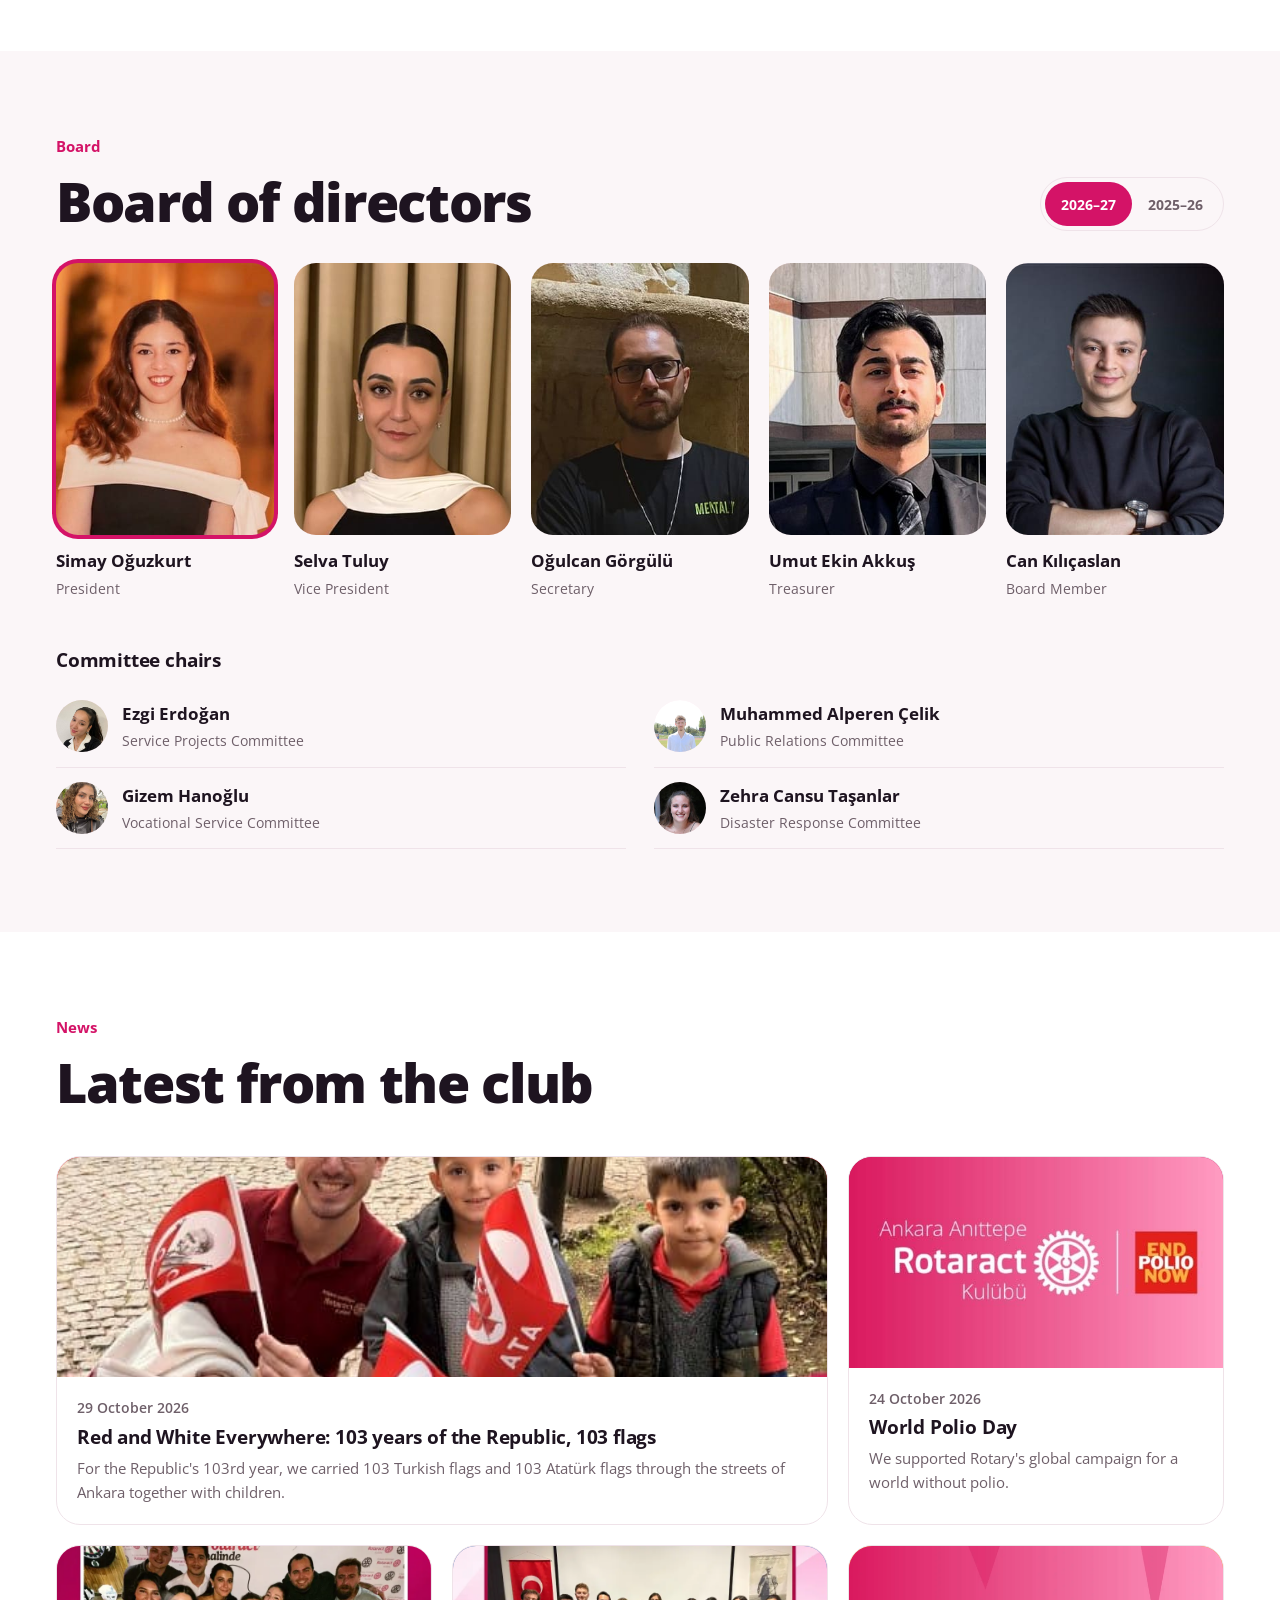
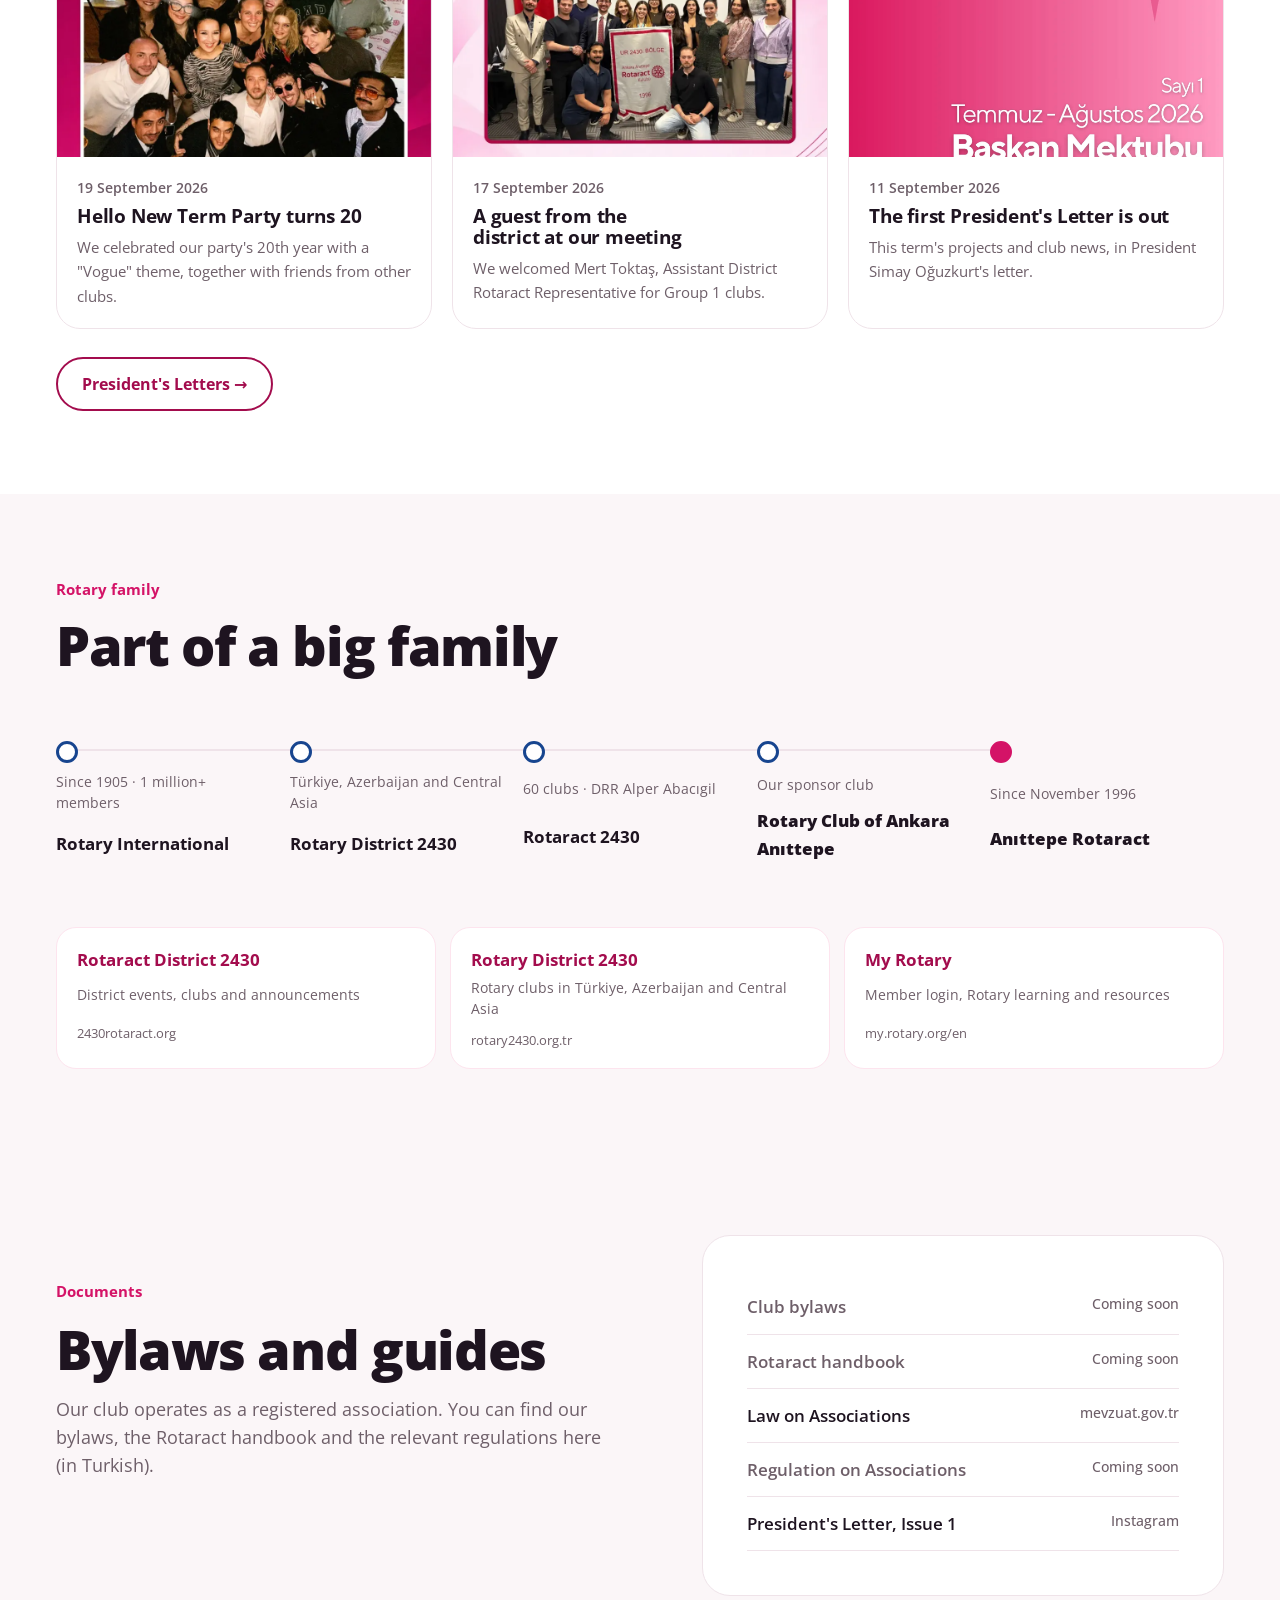
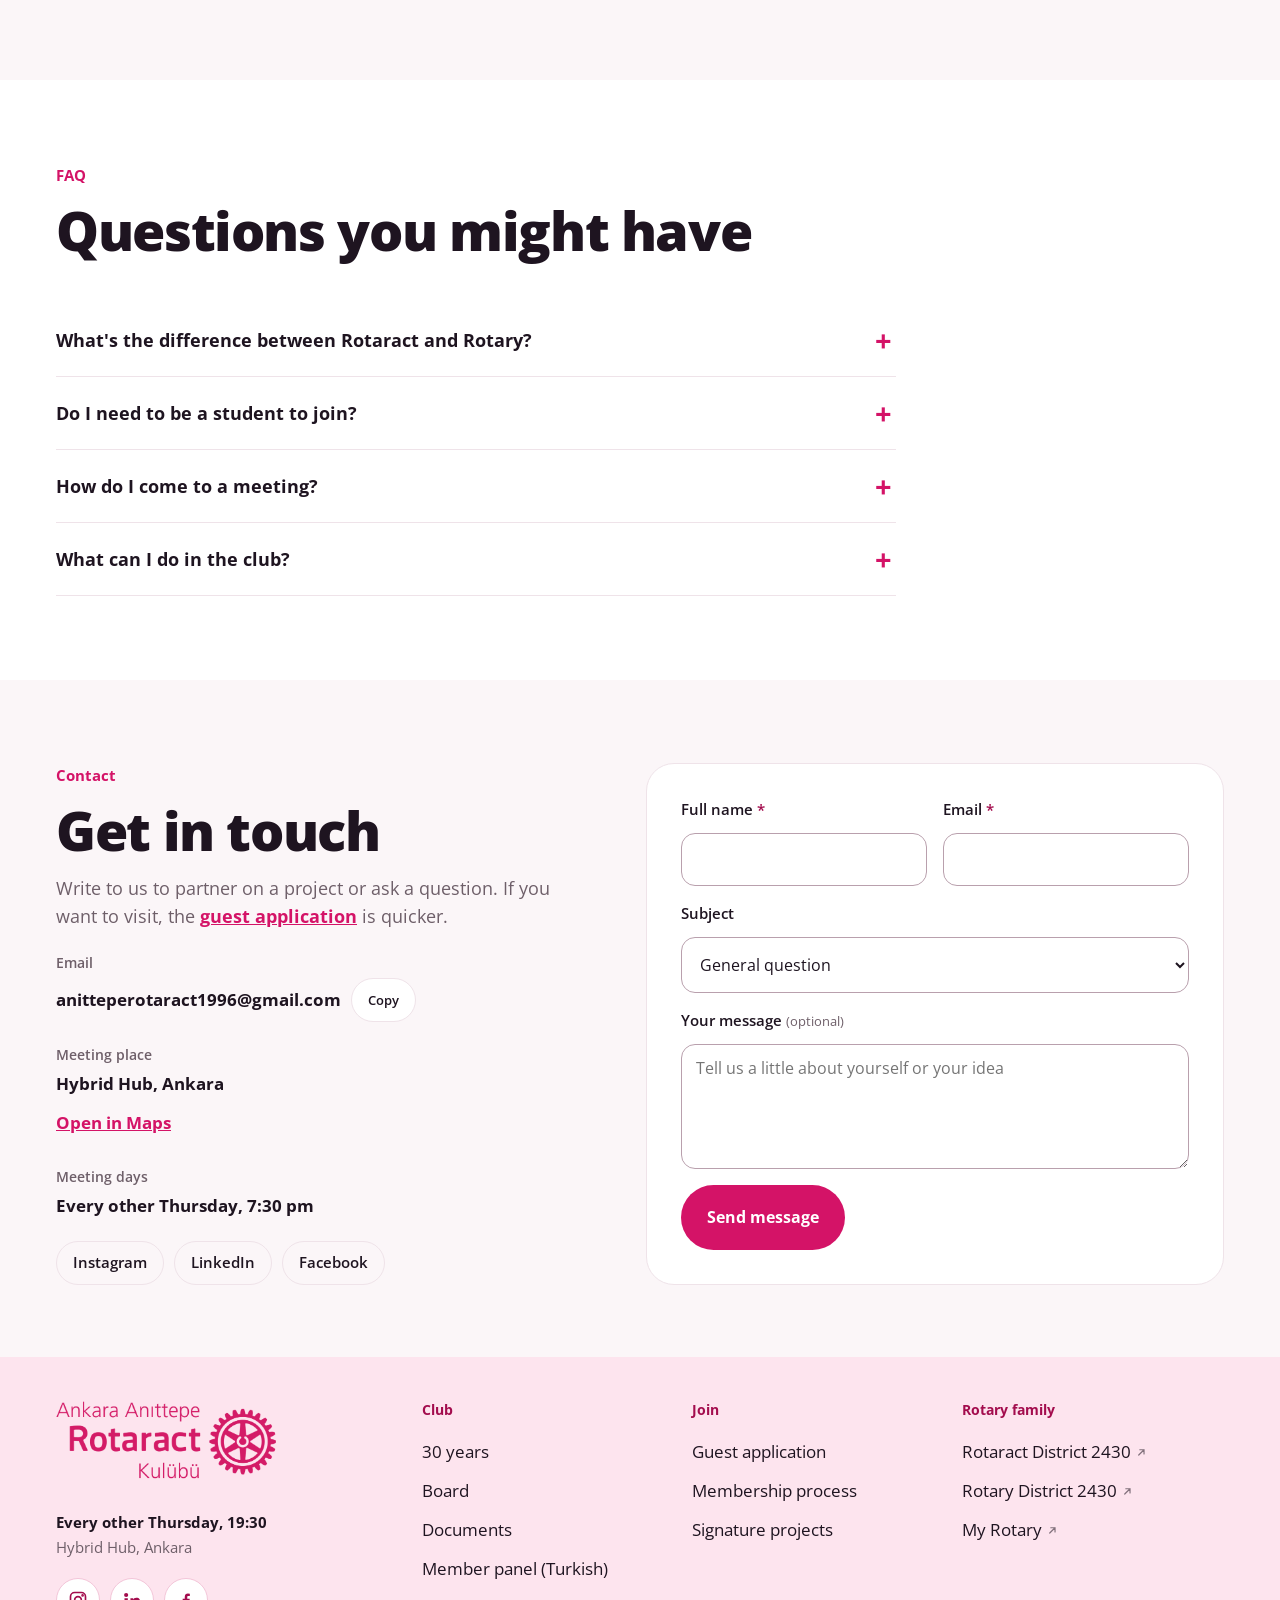
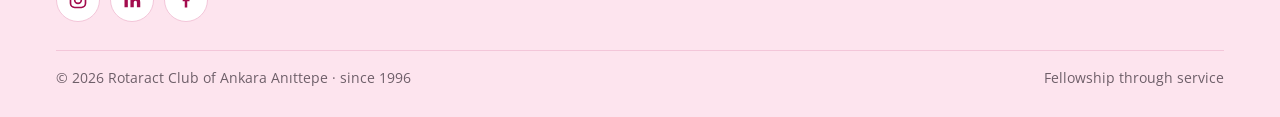
==== commit ffbbc718: "Misafir başvuru formu hiç gönderilmiyordu: ilgi alanları $ yerine $$ ile okunur (TR/EN) Co-Authored-" ====
--- a/en/index.html
+++ b/en/index.html
@@ -1251,7 +1251,7 @@
     if(bad.length){err.hidden=true;bad[0].focus();return}
     err.hidden=true;
     const m=window._gMeetings[+(document.querySelector('input[name="gdate"]:checked')||{value:0}).value];
-    const _l={"name":"Name","mail":"Email","tel":"Phone","status":"Status","school":"School / job","source":"Heard about us from","interest":"Interests","date":"Meeting they want to attend"};const _b=[[_l.name,name],[_l.mail,mail],[_l.tel,(($("#g-tel")||{}).value||"").trim()],[_l.status,(($("#g-status")||{}).value||"").trim()],[_l.school,(($("#g-school")||{}).value||"").trim()],[_l.source,(($("#g-source")||{}).value||"").trim()],[_l.interest,$("#gInterest button[aria-pressed=true]").map(b=>b.textContent).join(", ")],[_l.date,m.d.toLocaleDateString(document.documentElement.lang,{day:"numeric",month:"long",weekday:"long"})+" ("+m.no+")"]].filter(x=>x[1]).map(x=>x[0]+": "+x[1]).join("\n");
+    const _l={"name":"Name","mail":"Email","tel":"Phone","status":"Status","school":"School / job","source":"Heard about us from","interest":"Interests","date":"Meeting they want to attend"};const _b=[[_l.name,name],[_l.mail,mail],[_l.tel,(($("#g-tel")||{}).value||"").trim()],[_l.status,(($("#g-status")||{}).value||"").trim()],[_l.school,(($("#g-school")||{}).value||"").trim()],[_l.source,(($("#g-source")||{}).value||"").trim()],[_l.interest,$$("#gInterest button[aria-pressed=true]").map(b=>b.textContent).join(", ")],[_l.date,m.d.toLocaleDateString(document.documentElement.lang,{day:"numeric",month:"long",weekday:"long"})+" ("+m.no+")"]].filter(x=>x[1]).map(x=>x[0]+": "+x[1]).join("\n");
     const _sent=sendMail("Guest application"+": "+name,_b,mail,"misafir",{name,lang:"en",meeting:m.d.getDate()+" "+MONTHS[m.d.getMonth()]+" "+DAYS[m.d.getDay()],meeting_no:String(m.no)});
     $("#gfFields").hidden=true;const done=$("#gDone");done.hidden=false;
     const _e=s=>String(s).replace(/[&<>"]/g,c=>({"&":"&amp;","<":"&lt;",">":"&gt;","\"":"&quot;"})[c]);
